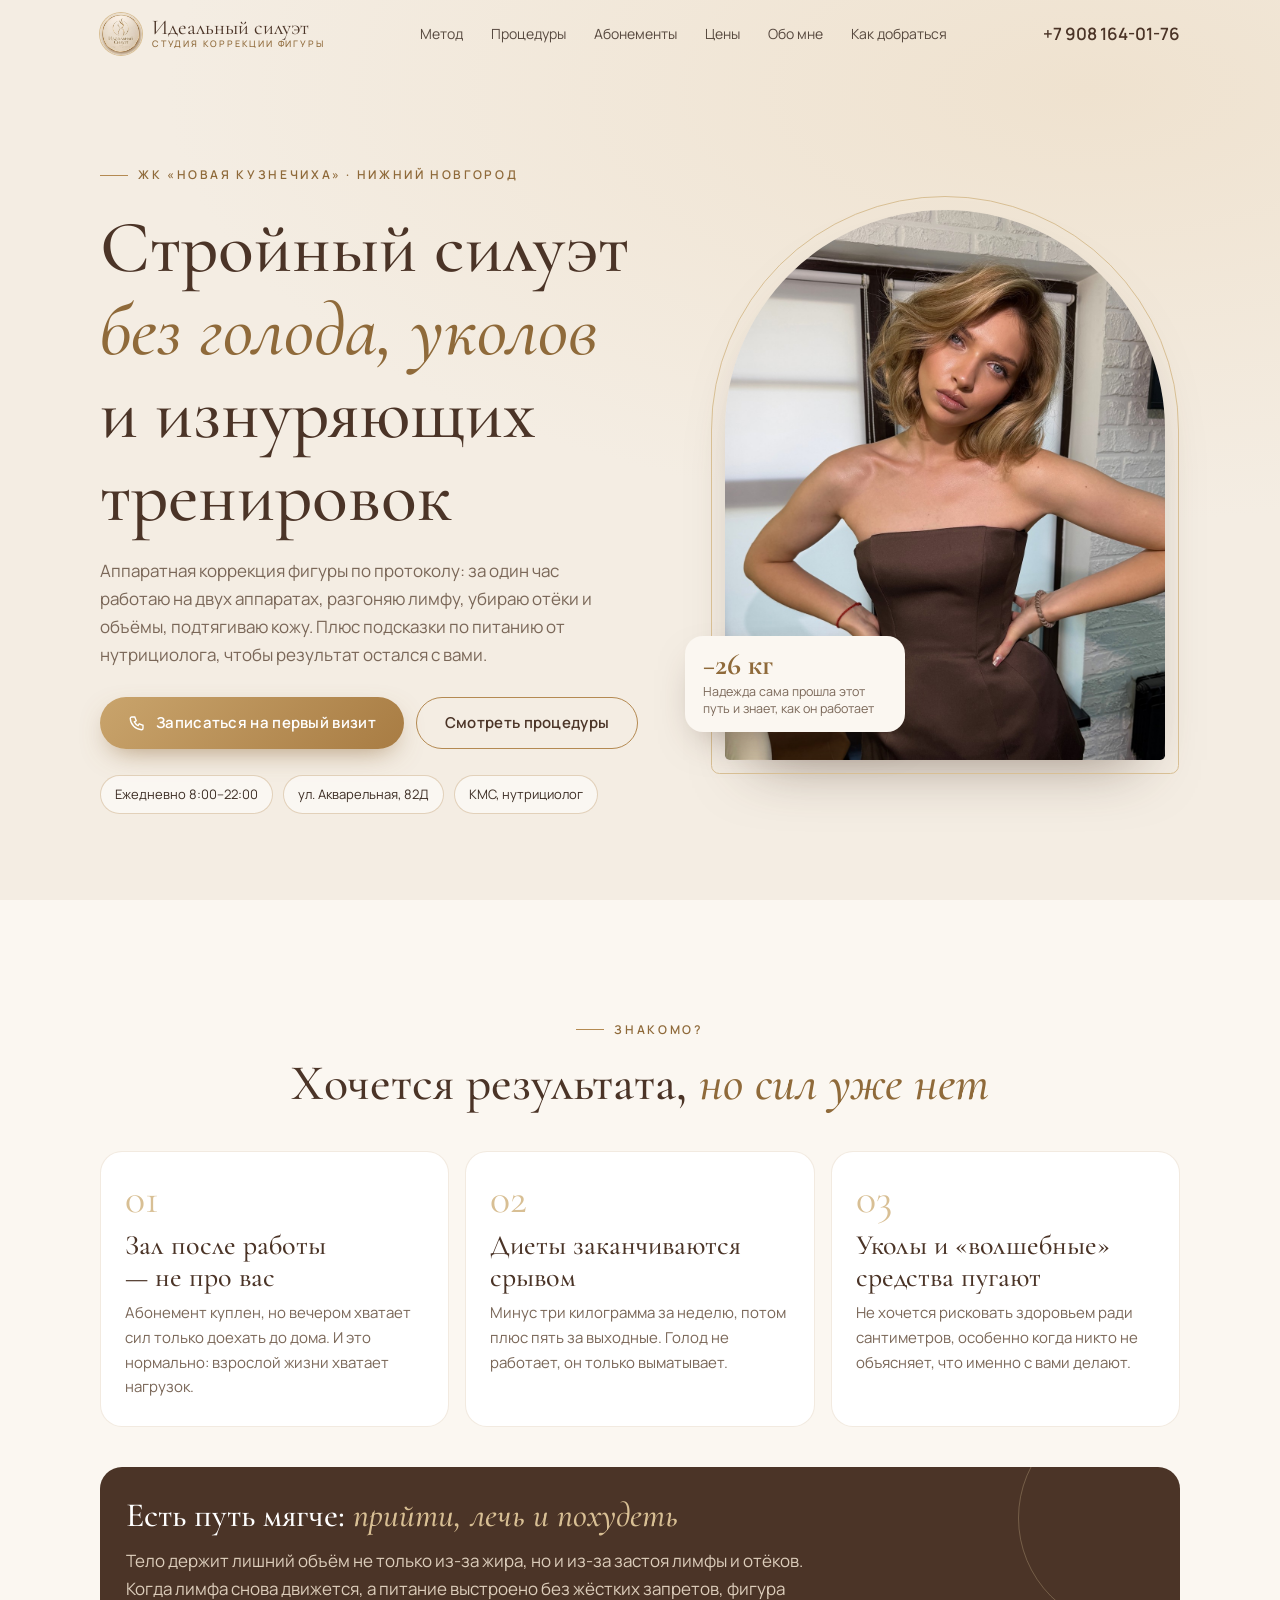
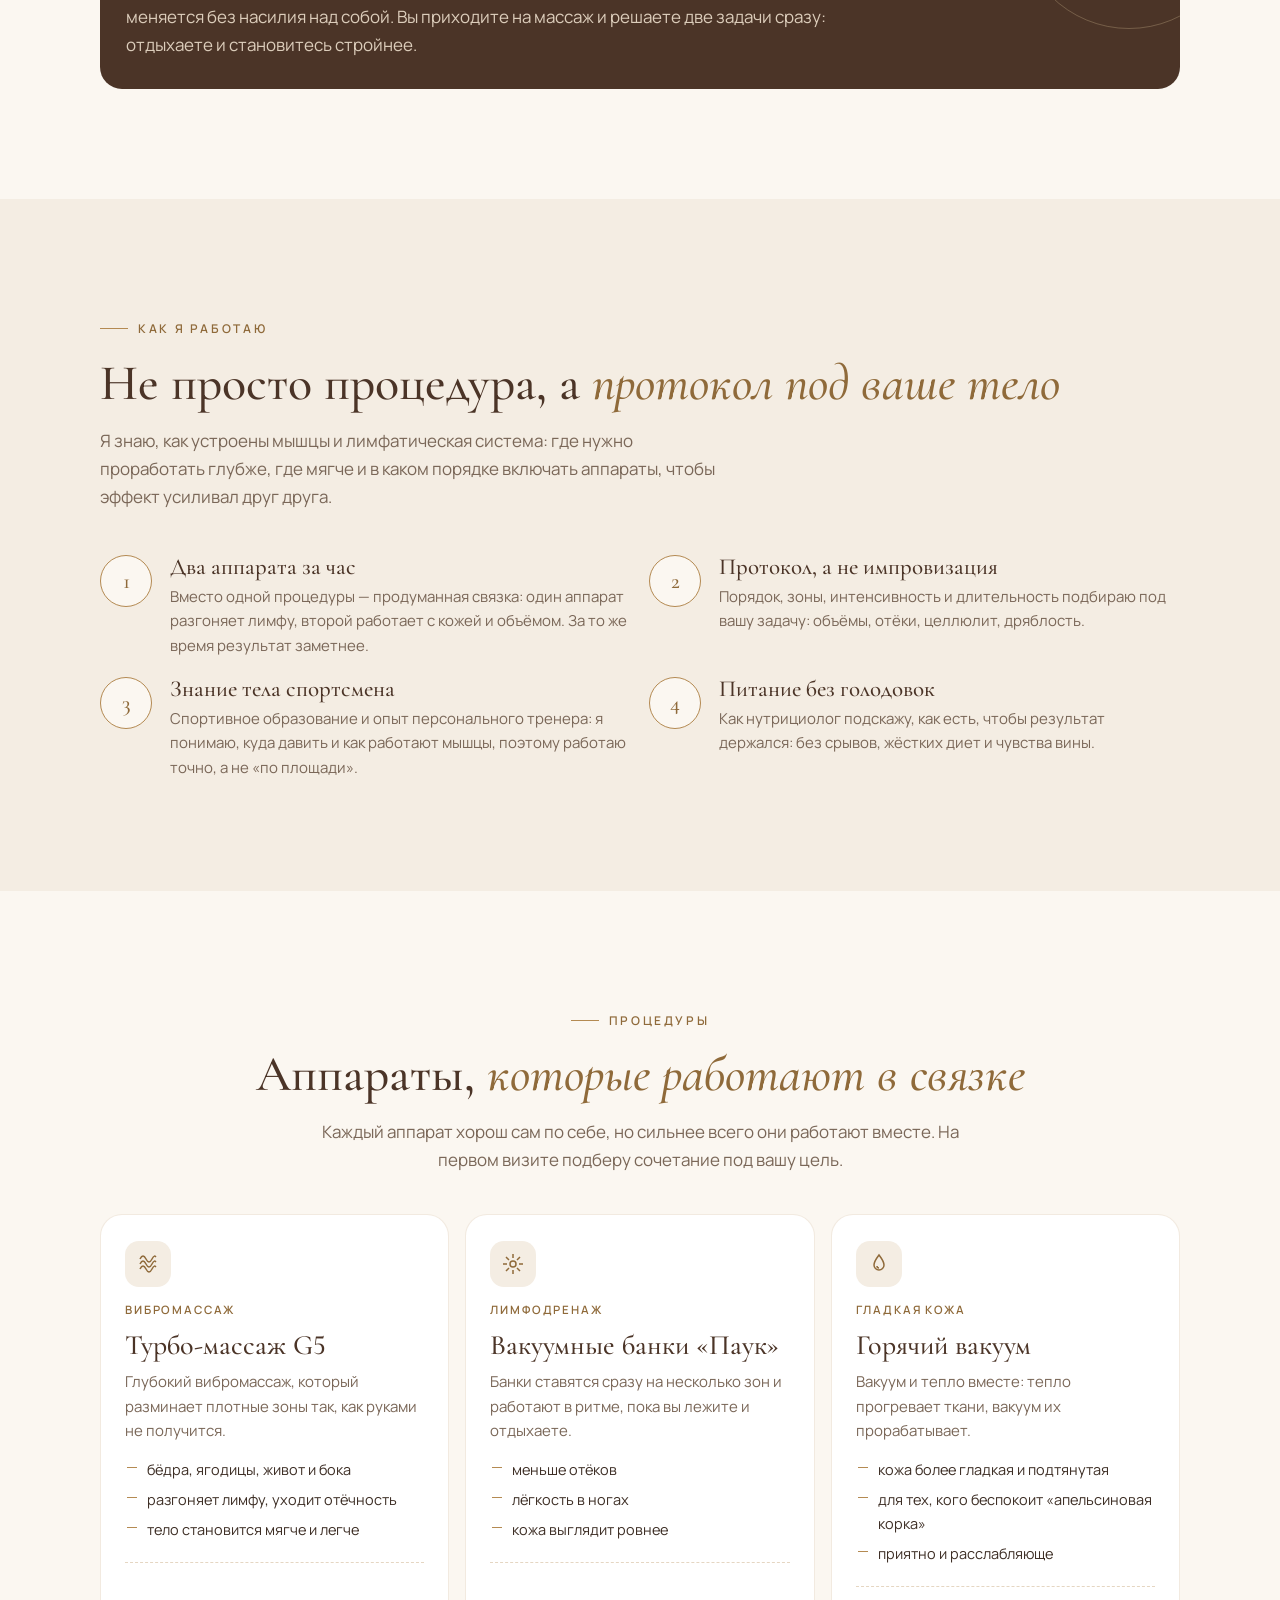
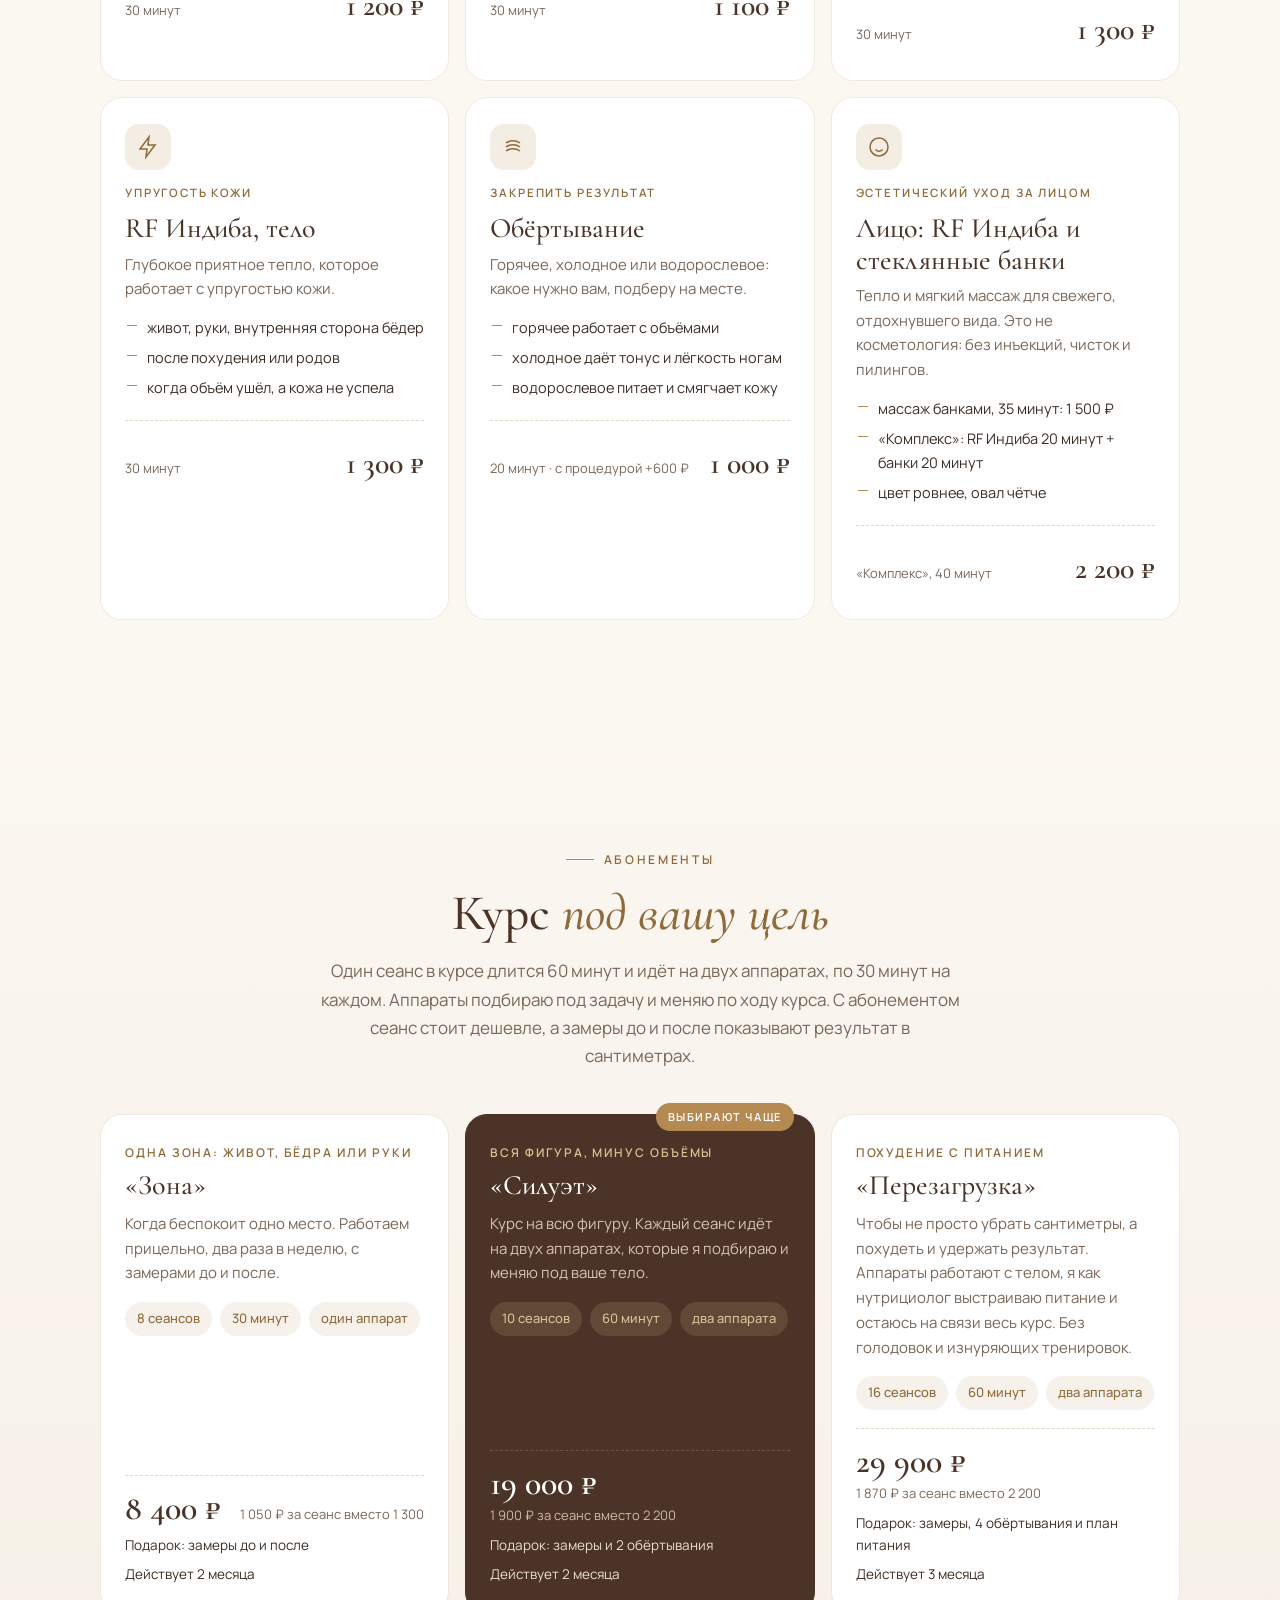
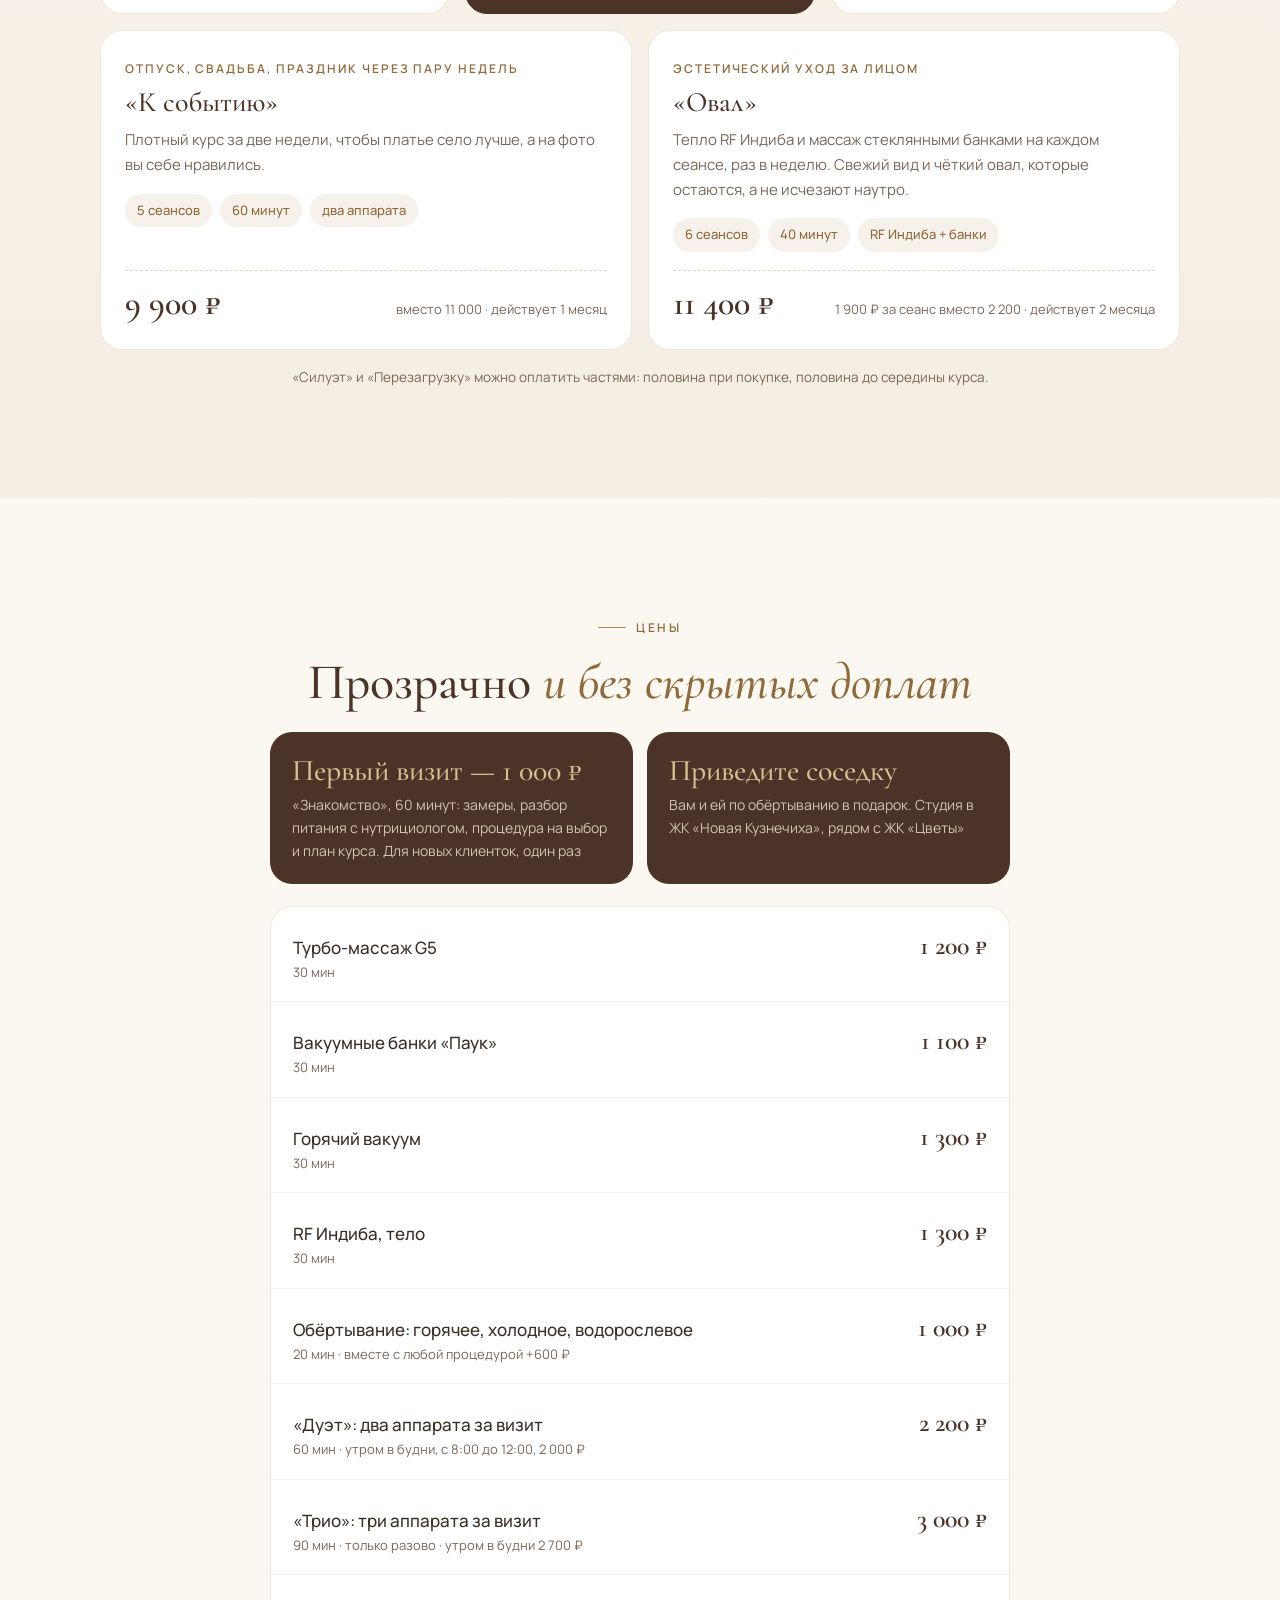
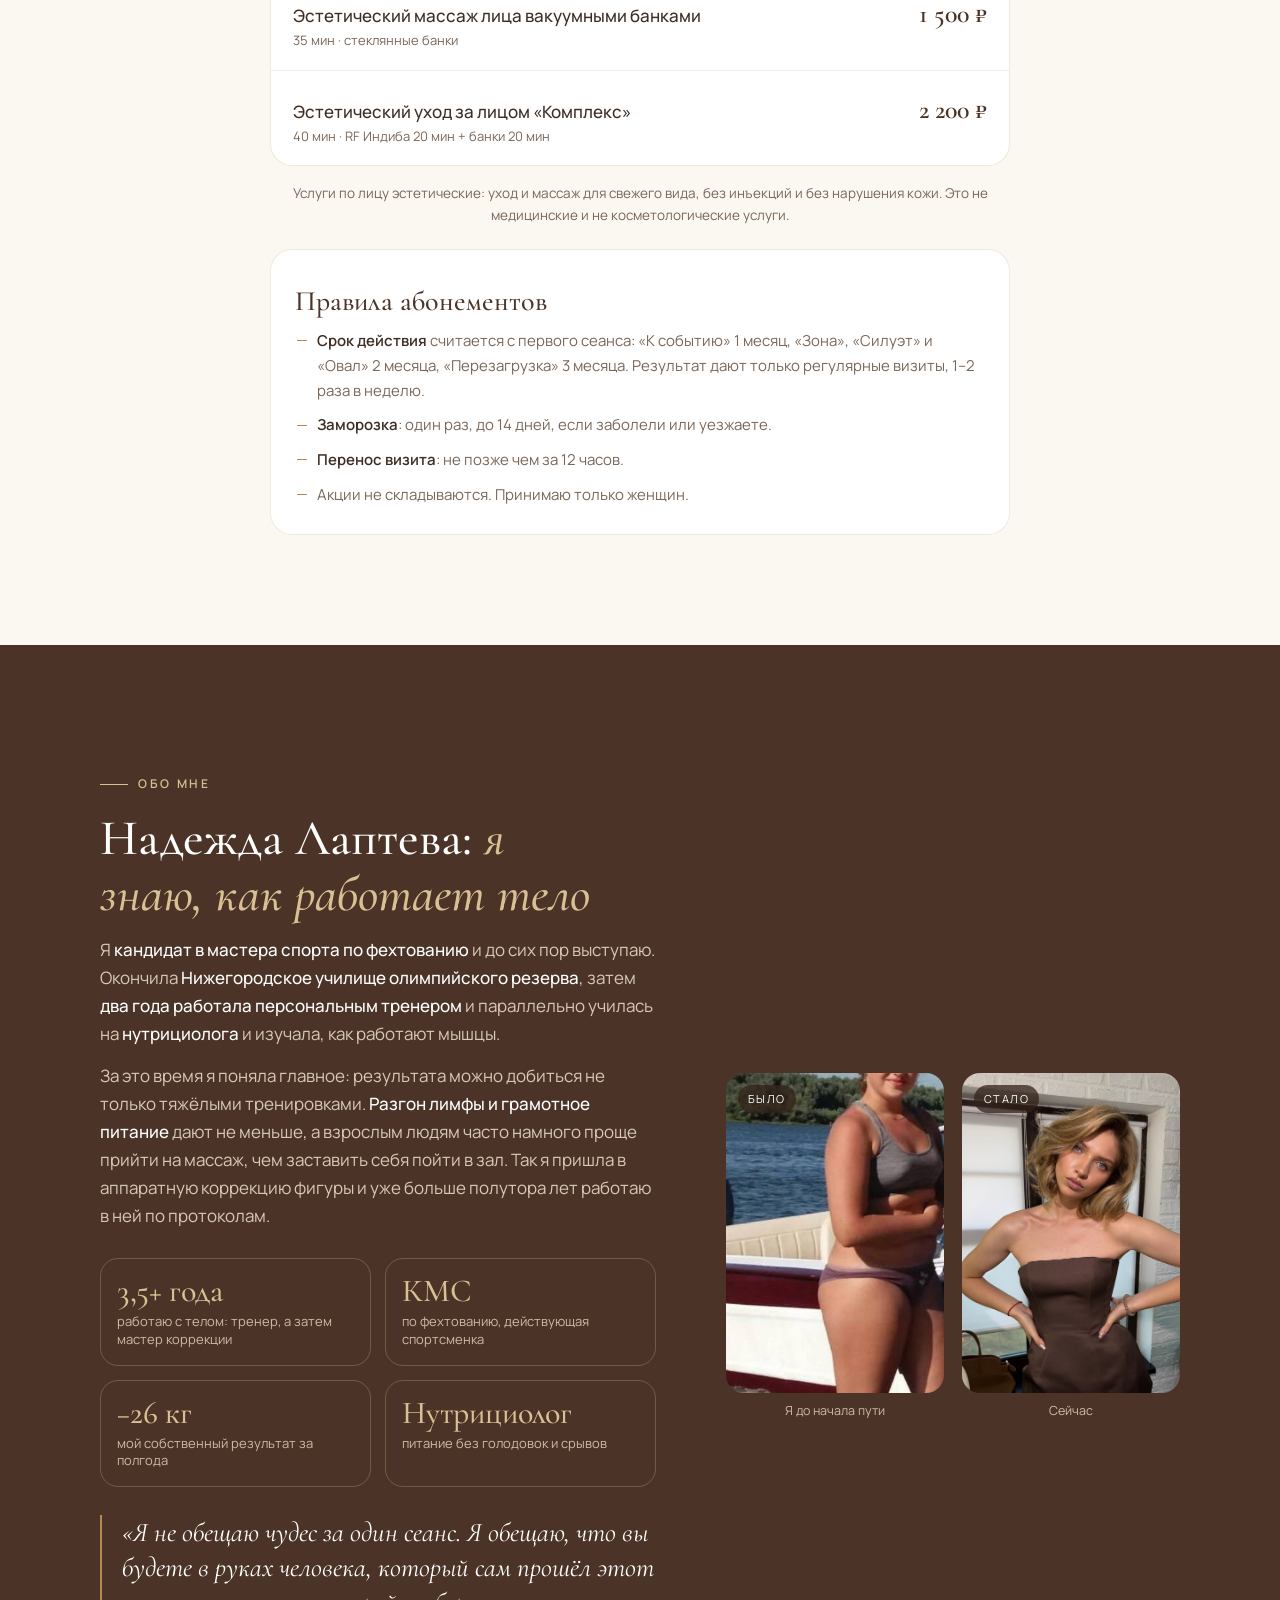
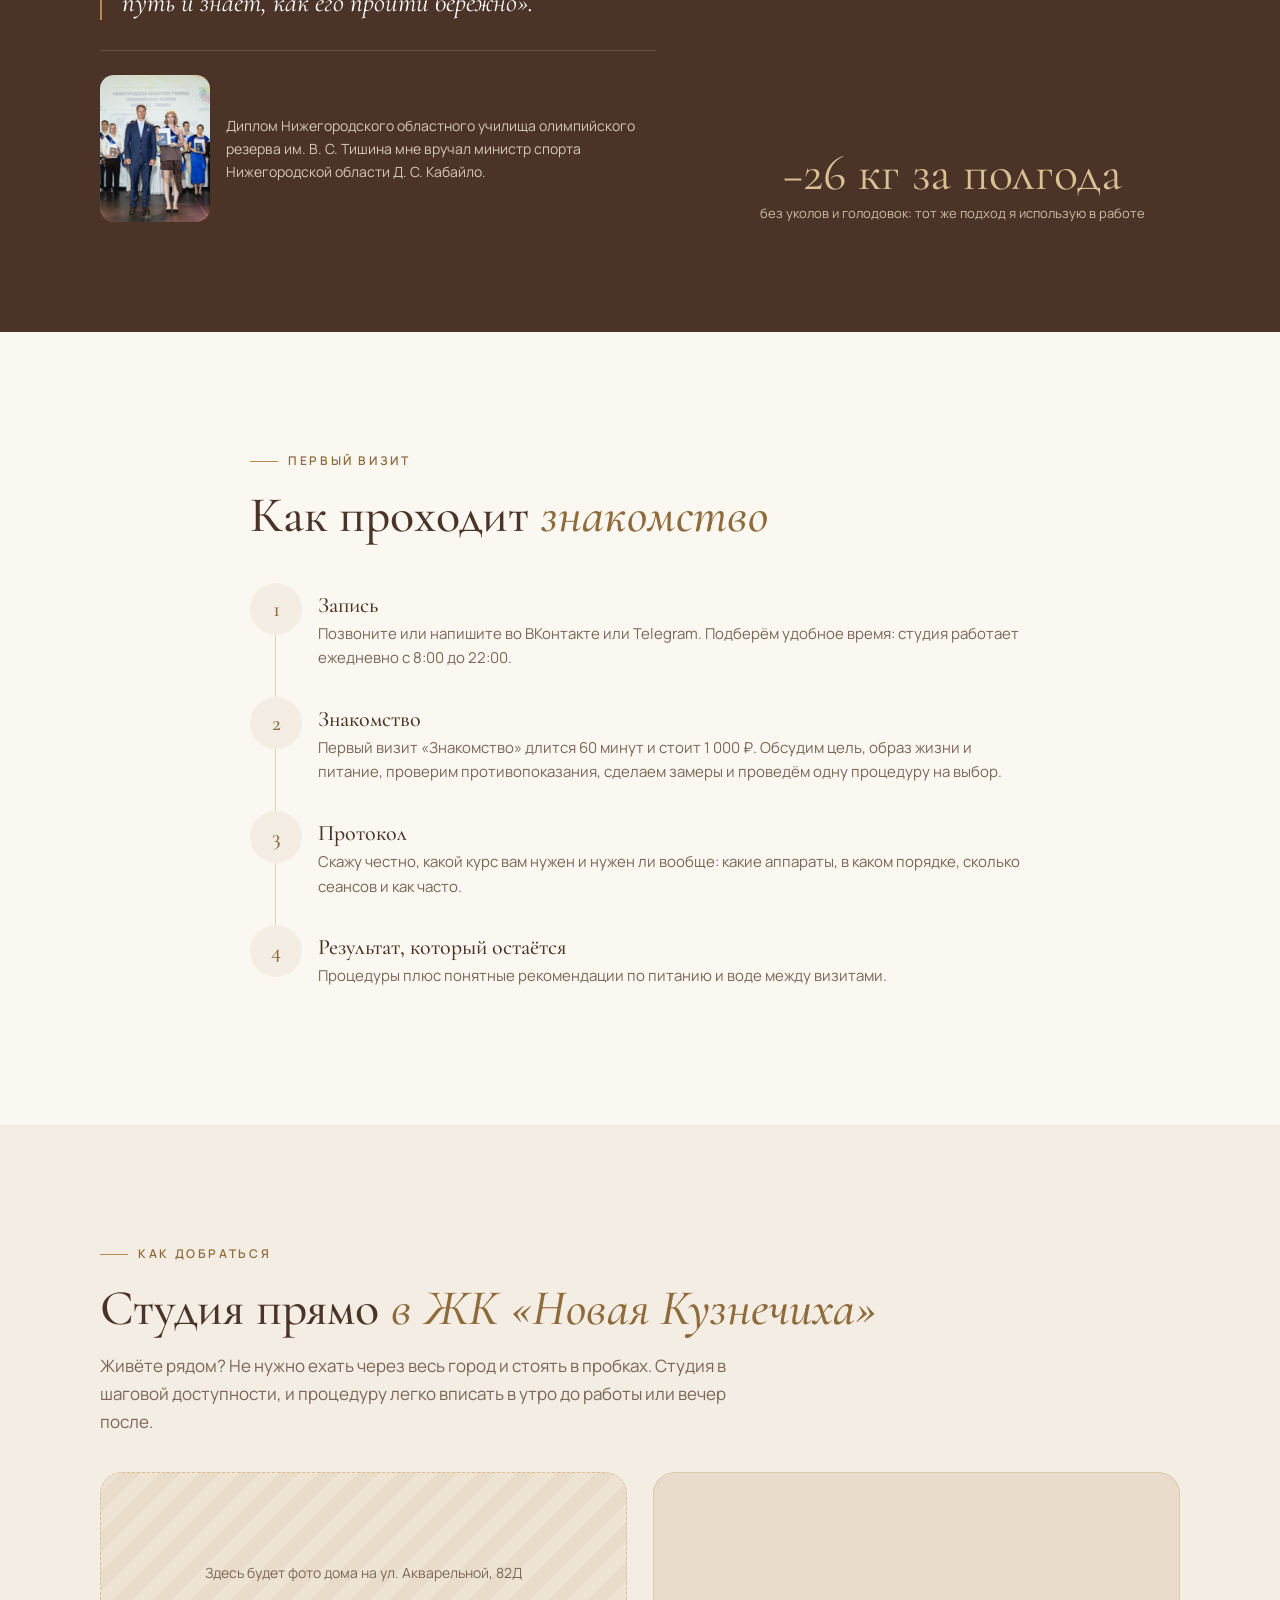
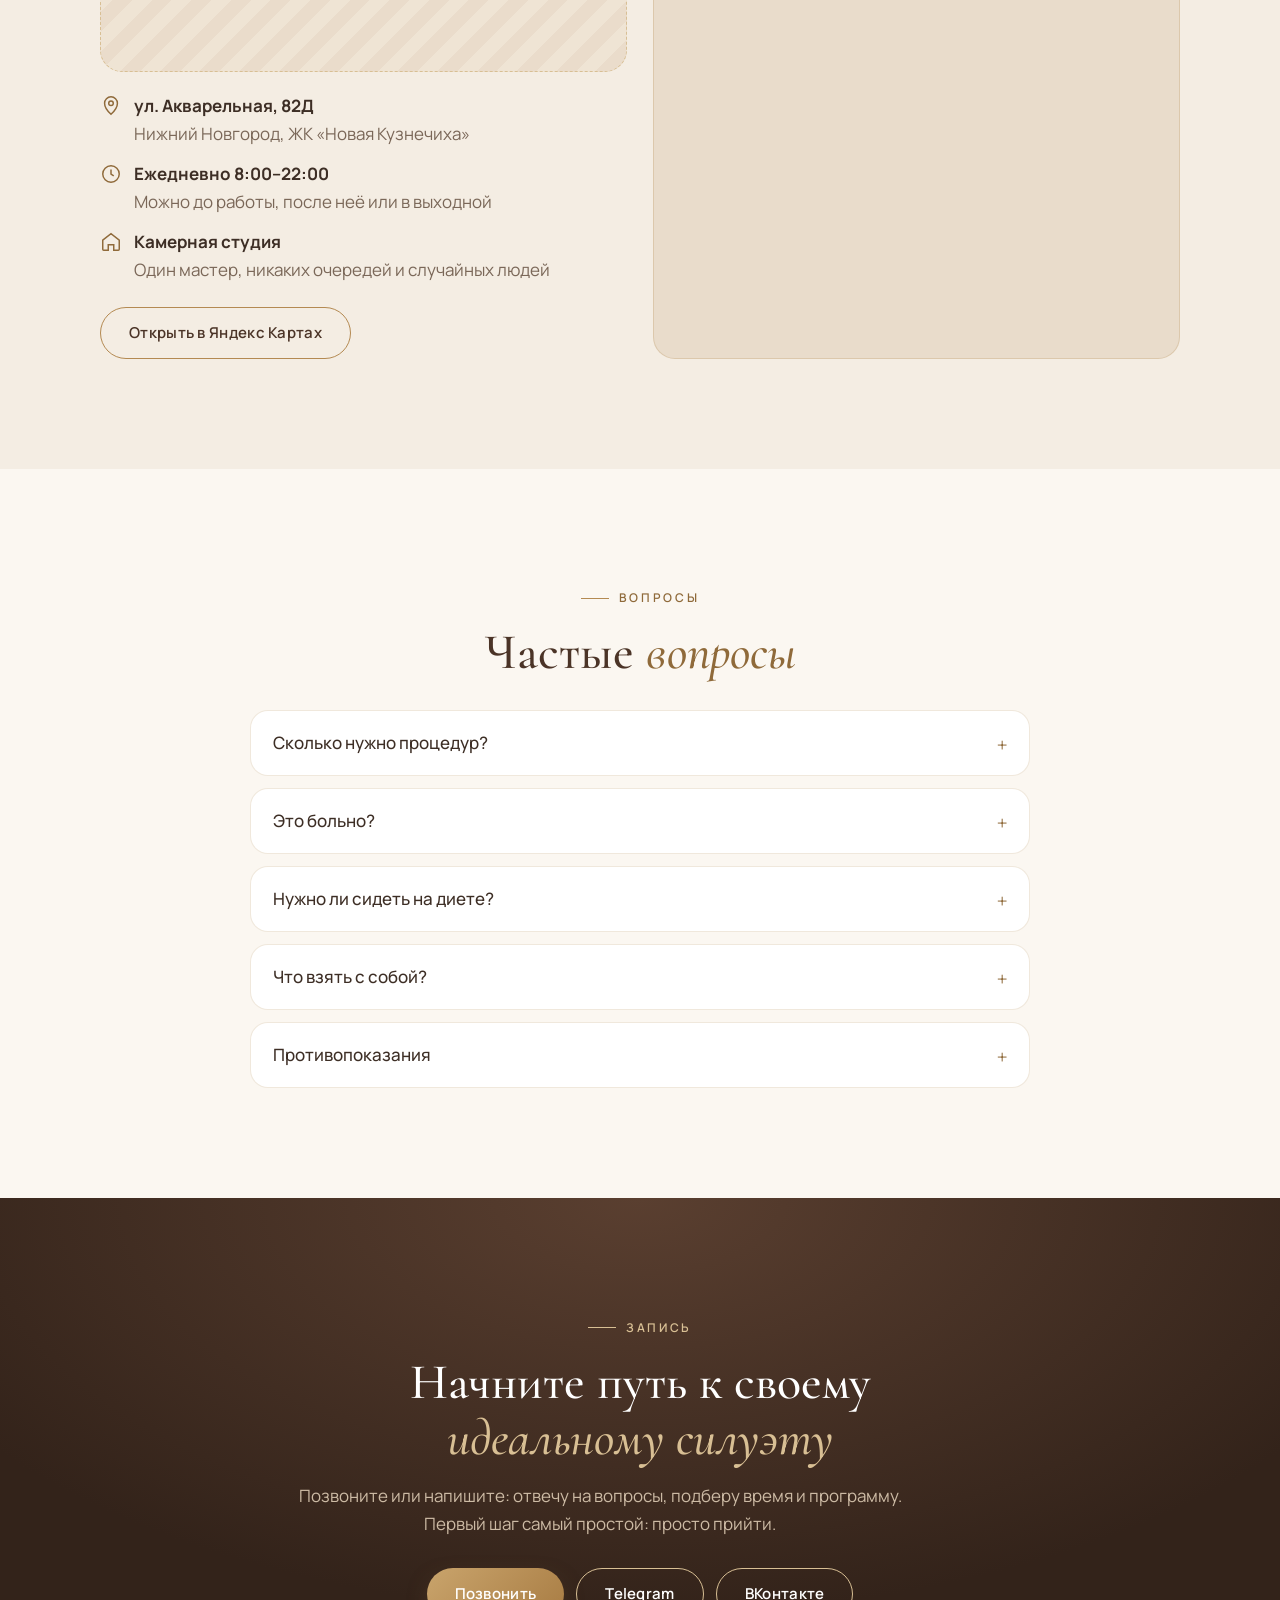
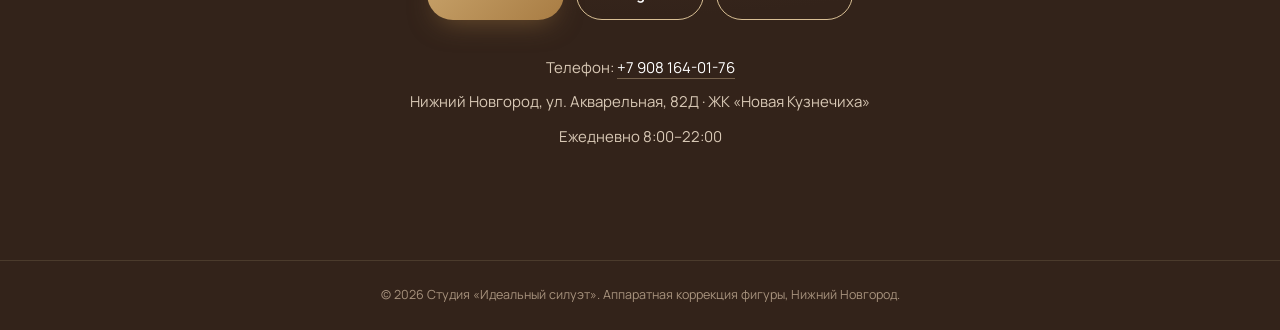
==== index.html @ b5d394c2 "Сайт студии: новый прайс и абонементы" ====
<!doctype html>
<html lang="ru">
<head>
<meta charset="utf-8">
<meta name="viewport" content="width=device-width, initial-scale=1, viewport-fit=cover">
<title>Идеальный силуэт — аппаратная коррекция фигуры в ЖК «Новая Кузнечиха»</title>
<meta name="description" content="Студия аппаратной коррекции фигуры в Нижнем Новгороде, ЖК «Новая Кузнечиха», ул. Акварельная, 82Д. Турбо-массаж G5, вакуумные банки «Паук», горячий вакуум, RF Индиба, обёртывания. Без голодания, уколов и изнуряющих тренировок.">
<meta name="theme-color" content="#f4ede3">
<link rel="icon" href="img/logo.jpg">
<meta property="og:title" content="Идеальный силуэт — студия коррекции фигуры">
<meta property="og:description" content="Аппаратная коррекция фигуры в ЖК «Новая Кузнечиха». Ежедневно 8:00–22:00.">
<meta property="og:image" content="img/logo.jpg">
<link rel="preconnect" href="https://fonts.googleapis.com">
<link rel="preconnect" href="https://fonts.gstatic.com" crossorigin>
<link href="https://fonts.googleapis.com/css2?family=Cormorant+Garamond:ital,wght@0,400;0,500;0,600;1,400;1,500&family=Manrope:wght@300;400;500;600&display=swap" rel="stylesheet">
<style>
:root{
  --ivory:#fbf7f1; --cream:#f4ede3; --sand:#e9dccb; --gold:#b48a52; --gold-d:#8f6a3a; --gold-l:#d8bf94;
  --cocoa:#4b3427; --cocoa-d:#33231a; --text:#3d2e25; --muted:#7a6758; --line:rgba(180,138,82,.35);
  --r:22px;
}
*{box-sizing:border-box;margin:0;padding:0}
html{scroll-behavior:smooth;-webkit-text-size-adjust:100%}
body{font-family:Manrope,system-ui,sans-serif;font-weight:400;color:var(--text);background:var(--ivory);font-size:clamp(15px,4vw,17px);line-height:1.65;overflow-x:hidden}
img{max-width:100%;display:block}
a{color:inherit}
h1,h2,h3,.serif{font-family:"Cormorant Garamond",Georgia,serif;font-weight:500;line-height:1.12;font-variant-numeric:lining-nums;text-wrap:balance}
h2{font-size:clamp(30px,8vw,50px);color:var(--cocoa)}
h2 em,h1 em{font-style:italic;color:var(--gold-d)}
h3{font-size:clamp(23px,6vw,28px);color:var(--cocoa)}
.wrap{width:100%;max-width:1120px;margin:0 auto;padding:0 20px}
section{padding:clamp(64px,12vw,110px) 0}
.eyebrow{display:inline-flex;align-items:center;gap:10px;font-size:12px;letter-spacing:.22em;text-transform:uppercase;color:var(--gold-d);font-weight:600;margin-bottom:16px}
.eyebrow:before{content:"";width:28px;height:1px;background:var(--gold)}
.lead{color:var(--muted);max-width:640px;margin-top:16px}
.center{text-align:center}.center .eyebrow{justify-content:center}.center .lead{margin-left:auto;margin-right:auto}
.btn{display:inline-flex;align-items:center;justify-content:center;gap:10px;min-height:52px;padding:0 28px;border-radius:999px;font:600 15px/1 Manrope,sans-serif;text-decoration:none;letter-spacing:.02em;transition:transform .25s,box-shadow .25s,background .25s;cursor:pointer;border:0}
.btn-gold{background:linear-gradient(135deg,#c9a46c,#a87c43);color:#fff;box-shadow:0 10px 28px -10px rgba(143,106,58,.7)}
.btn-gold:hover{transform:translateY(-2px);box-shadow:0 16px 34px -12px rgba(143,106,58,.8)}
.btn-line{border:1px solid var(--gold);color:var(--cocoa);background:transparent}
.btn-line:hover{background:rgba(180,138,82,.08)}
.btn svg{width:18px;height:18px}

/* header */
header{position:fixed;inset:0 0 auto 0;z-index:50;transition:background .3s,box-shadow .3s}
header.solid{background:rgba(251,247,241,.92);backdrop-filter:blur(10px);box-shadow:0 1px 0 var(--line)}
.hbar{display:flex;align-items:center;justify-content:space-between;height:68px}
.brand{display:flex;align-items:center;gap:10px;text-decoration:none}
.brand img{width:42px;height:42px;border-radius:50%;box-shadow:0 0 0 1px var(--gold-l)}
.brand span{font-family:"Cormorant Garamond",serif;font-size:21px;color:var(--cocoa);line-height:1}
.brand small{display:block;font:500 9px/1.4 Manrope;letter-spacing:.2em;text-transform:uppercase;color:var(--gold-d)}
nav.menu{display:none;gap:28px;font-size:14px}
nav.menu a{text-decoration:none;color:var(--text);opacity:.85}
nav.menu a:hover{color:var(--gold-d)}
.hphone{display:none;font-weight:600;text-decoration:none;color:var(--cocoa)}
@media(min-width:900px){nav.menu{display:flex}.hphone{display:block}}

/* hero */
.hero{padding-top:100px;padding-bottom:60px;background:radial-gradient(120% 80% at 85% 10%,#efe2cf 0,transparent 60%),var(--cream);position:relative;overflow:hidden}
.hero-grid{display:grid;gap:36px;align-items:center}
.hero h1{font-size:clamp(38px,10.5vw,74px);color:var(--cocoa);margin:6px 0 18px}
.hero p.sub{color:var(--muted);max-width:520px}
.hero .cta{display:flex;flex-wrap:wrap;gap:12px;margin-top:28px}
.chips{display:flex;flex-wrap:wrap;gap:10px;margin-top:26px}
.chip{font-size:13px;padding:8px 14px;border:1px solid var(--line);border-radius:999px;background:rgba(255,255,255,.55)}
.hero-photo{position:relative;justify-self:center;width:min(86vw,440px)}
.hero-photo .arch{border-radius:999px 999px var(--r) var(--r);overflow:hidden;aspect-ratio:4/5;box-shadow:0 30px 60px -30px rgba(75,52,39,.55)}
.hero-photo .arch img{width:100%;height:100%;object-fit:cover;object-position:50% 18%}
.hero-photo:before{content:"";position:absolute;inset:-14px;border:1px solid var(--gold-l);border-radius:999px 999px calc(var(--r) + 14px) calc(var(--r) + 14px);pointer-events:none}
.badge{position:absolute;left:-8px;bottom:28px;background:var(--ivory);border-radius:18px;padding:14px 18px;box-shadow:0 16px 40px -18px rgba(75,52,39,.5);max-width:220px}
.badge b{font-family:"Cormorant Garamond",serif;font-size:30px;color:var(--gold-d);display:block;line-height:1}
.badge span{font-size:12.5px;color:var(--muted);line-height:1.35;display:block;margin-top:4px}
@media(min-width:900px){.hero{padding-top:130px;min-height:100svh;display:flex;align-items:center}.hero-grid{grid-template-columns:1.1fr .9fr}.badge{left:-40px}}

/* pain */
.pain{background:var(--ivory)}
.cards{display:grid;gap:16px;margin-top:40px}
@media(min-width:760px){.cards.c3{grid-template-columns:repeat(3,1fr)}.cards.c2{grid-template-columns:repeat(2,1fr)}.cards.c4{grid-template-columns:repeat(2,1fr)}}
@media(min-width:1040px){.cards.c4{grid-template-columns:repeat(4,1fr)}}
.card{background:#fff;border:1px solid rgba(180,138,82,.18);border-radius:var(--r);padding:26px 24px}
.card .num{font-family:"Cormorant Garamond",serif;font-size:42px;color:var(--gold-l);line-height:1}
.card h3{margin:10px 0 8px}
.card p{color:var(--muted);font-size:15px}
.answer{margin-top:40px;padding:30px 26px;border-radius:var(--r);background:var(--cocoa);color:#f3e9dc;position:relative;overflow:hidden}
.answer:after{content:"";position:absolute;right:-60px;top:-60px;width:220px;height:220px;border-radius:50%;border:1px solid rgba(216,191,148,.3)}
.answer h3{color:#fff;font-size:clamp(25px,6.5vw,34px)}
.answer h3 em{color:var(--gold-l)}
.answer p{margin-top:12px;color:#dccdbb;max-width:720px}

/* method */
.method{background:var(--cream)}
.steps{display:grid;gap:18px;margin-top:44px;counter-reset:s}
@media(min-width:760px){.steps{grid-template-columns:repeat(2,1fr)}}
.step{display:flex;gap:18px;align-items:flex-start}
.step i{flex:none;width:52px;height:52px;border-radius:50%;display:grid;place-items:center;border:1px solid var(--gold);color:var(--gold-d);font:500 22px "Cormorant Garamond",serif;font-style:normal;background:var(--ivory)}
.step h3{font-size:23px;margin-bottom:4px}
.step p{color:var(--muted);font-size:15px}

/* procedures */
.proc .card{display:flex;flex-direction:column}
.proc .tag{font-size:11.5px;letter-spacing:.16em;text-transform:uppercase;color:var(--gold-d);font-weight:600}
.proc .card ul{list-style:none;margin:14px 0 0;display:grid;gap:6px;font-size:14.5px;color:var(--text)}
.proc .card li{padding-left:22px;position:relative}
.proc .card li:before{content:"";position:absolute;left:2px;top:.65em;width:10px;height:1px;background:var(--gold)}
.proc .price{margin-top:auto;padding-top:18px;display:flex;justify-content:space-between;align-items:baseline;border-top:1px dashed var(--line);margin-top:20px}
.proc .price b{font-family:"Cormorant Garamond",serif;font-size:30px;color:var(--cocoa);font-weight:600}
.proc .price span{font-size:13px;color:var(--muted)}
.ico{width:46px;height:46px;border-radius:14px;background:var(--cream);display:grid;place-items:center;margin-bottom:14px}
.ico svg{width:24px;height:24px;stroke:var(--gold-d);fill:none;stroke-width:1.5}

/* complexes */
.complex{background:linear-gradient(180deg,var(--ivory),var(--cream))}
.cx{border-radius:var(--r);padding:28px 24px;background:#fff;border:1px solid rgba(180,138,82,.2);position:relative}
.cx.hit{background:var(--cocoa);color:#eadfce;border-color:var(--cocoa)}
.cx.hit h3{color:#fff}.cx.hit p{color:#d5c4b0}
.cx .lbl{position:absolute;top:-12px;right:20px;background:var(--gold);color:#fff;font-size:11px;letter-spacing:.14em;text-transform:uppercase;padding:5px 12px;border-radius:999px;font-weight:600}
.cx .for{font-size:12px;letter-spacing:.16em;text-transform:uppercase;color:var(--gold-d);font-weight:600}
.cx.hit .for{color:var(--gold-l)}
.cx h3{margin:8px 0 10px}
.cx p{color:var(--muted);font-size:15px}
.flow{display:flex;flex-wrap:wrap;align-items:center;gap:8px;margin-top:16px;font-size:13px}
.flow span{padding:6px 12px;border-radius:999px;background:rgba(180,138,82,.12);color:var(--gold-d);font-weight:500}
.flow i{font-style:normal;color:var(--gold)}
.cx.hit .flow span{background:rgba(216,191,148,.15);color:var(--gold-l)}
.cxp{display:flex;flex-wrap:wrap;align-items:baseline;justify-content:space-between;gap:4px 12px;margin-top:18px;padding-top:16px;border-top:1px dashed var(--line)}
.cxp b{font-family:"Cormorant Garamond",serif;font-size:34px;font-weight:600;color:var(--cocoa);line-height:1}
.cx.hit .cxp b{color:#fff}
.cxp span{font-size:13px;color:var(--muted)}
.cx.hit .cxp span{color:#cdbba5}
.abon{display:flex;flex-wrap:wrap;gap:6px 16px;margin-top:8px;font-size:13.5px;color:var(--text)}
.cx.hit .abon{color:#eadfce}
.offers{display:grid;gap:14px;margin-top:22px}
@media(min-width:700px){.offers{grid-template-columns:1fr 1fr}}
.offer{border-radius:var(--r);padding:22px;background:var(--cocoa);color:#eadfce}
.offer b{display:block;font-family:"Cormorant Garamond",serif;font-size:30px;color:var(--gold-l);line-height:1.1;font-weight:500}
.offer span{font-size:14px;color:#d5c4b0;display:block;margin-top:6px}

/* price table */
.price-t{margin-top:40px;background:#fff;border-radius:var(--r);border:1px solid rgba(180,138,82,.2);overflow:hidden}
.row{display:flex;justify-content:space-between;gap:16px;padding:18px 22px;border-bottom:1px solid rgba(180,138,82,.15);align-items:baseline}
.row:last-child{border-bottom:0}
.row .n{font-weight:500}.row .n small{display:block;color:var(--muted);font-weight:400;font-size:13px}
.row .p{font-family:"Cormorant Garamond",serif;font-size:26px;font-weight:600;color:var(--cocoa);white-space:nowrap}
.note{font-size:13.5px;color:var(--muted);margin-top:16px}
.price-t{margin-top:22px}
.rules{margin-top:22px}.rules ul{list-style:none;display:grid;gap:10px;margin-top:12px;font-size:15px;color:var(--muted)}.rules li{padding-left:22px;position:relative}.rules li:before{content:"";position:absolute;left:2px;top:.75em;width:10px;height:1px;background:var(--gold)}.rules b{color:var(--text);font-weight:600}
.complex .cards.c2{margin-top:16px}.cx{display:flex;flex-direction:column}.cx .cxp{margin-top:auto}.cx .flow{margin-bottom:18px}

/* about */
.about{background:var(--cocoa);color:#eadfce}
.about h2{color:#fff}.about h2 em{color:var(--gold-l)}
.about .eyebrow{color:var(--gold-l)}.about .eyebrow:before{background:var(--gold-l)}
.about-grid{display:grid;gap:40px;margin-top:10px}
.about p{color:#d8c8b5;margin-top:14px}
.about p strong{color:#fff;font-weight:500}
.facts{display:grid;grid-template-columns:1fr 1fr;gap:14px;margin-top:28px}
.fact{border:1px solid rgba(216,191,148,.28);border-radius:18px;padding:16px}
.fact b{display:block;font-family:"Cormorant Garamond",serif;font-size:32px;color:var(--gold-l);line-height:1;font-weight:500}
.fact span{font-size:13px;color:#cdbba5;line-height:1.35;display:block;margin-top:6px}
.quote{margin-top:28px;padding-left:20px;border-left:2px solid var(--gold);font-family:"Cormorant Garamond",serif;font-style:italic;font-size:clamp(22px,5.5vw,27px);color:#fff;line-height:1.3}
.story{display:grid;gap:18px;grid-template-columns:1fr 1fr;align-items:end}
.story figure{position:relative}
.story img{border-radius:18px;width:100%;aspect-ratio:3/4.4;object-fit:cover}
.story figcaption{font-size:12.5px;color:#cdbba5;margin-top:8px;text-align:center}
.story .tagb{position:absolute;top:12px;left:12px;background:rgba(51,35,26,.75);color:#fff;font-size:11px;letter-spacing:.14em;text-transform:uppercase;padding:5px 10px;border-radius:999px}
.story .minus{grid-column:1/-1;text-align:center;font-family:"Cormorant Garamond",serif;font-size:clamp(34px,9vw,50px);color:var(--gold-l);line-height:1}
.story .minus small{display:block;font:400 13px Manrope;color:#cdbba5;margin-top:6px}
.dip{margin-top:30px;display:grid;gap:16px;grid-template-columns:110px 1fr;align-items:center;border-top:1px solid rgba(216,191,148,.2);padding-top:24px}
.dip img{border-radius:14px;aspect-ratio:3/4;object-fit:cover;object-position:60% 30%;cursor:zoom-in}
.dip p{margin:0;font-size:14px}
@media(min-width:900px){.about-grid{grid-template-columns:1.1fr .9fr;gap:70px}}

/* visit */
.visit{background:var(--ivory)}
.timeline{margin-top:40px;display:grid;gap:0;position:relative}
.tl{display:grid;grid-template-columns:52px 1fr;gap:16px;padding-bottom:26px;position:relative}
.tl:before{content:"";position:absolute;left:25px;top:52px;bottom:0;width:1px;background:var(--line)}
.tl:last-child:before{display:none}
.tl i{width:52px;height:52px;border-radius:50%;background:var(--cream);display:grid;place-items:center;font:500 22px "Cormorant Garamond",serif;font-style:normal;color:var(--gold-d)}
.tl h3{font-size:22px;margin:10px 0 4px}
.tl p{color:var(--muted);font-size:15px}

/* location */
.loc{background:var(--cream)}
.loc-grid{display:grid;gap:26px;margin-top:36px}
@media(min-width:900px){.loc-grid{grid-template-columns:1fr 1fr}}
.map{border-radius:var(--r);overflow:hidden;min-height:340px;background:var(--sand);border:1px solid rgba(180,138,82,.25)}
.map iframe{width:100%;height:100%;min-height:340px;border:0;display:block}
.house{border-radius:var(--r);background:repeating-linear-gradient(135deg,#efe4d4 0 14px,#eadccb 14px 28px);display:grid;place-items:center;text-align:center;min-height:200px;color:var(--muted);font-size:14px;padding:20px;border:1px dashed var(--gold-l)}
.perks{display:grid;gap:12px;margin-top:20px}
.perk{display:flex;gap:12px;align-items:flex-start}
.perk svg{flex:none;width:22px;height:22px;stroke:var(--gold-d);fill:none;stroke-width:1.6;margin-top:3px}

/* contra / faq */
details{background:#fff;border:1px solid rgba(180,138,82,.2);border-radius:18px;padding:0 22px;margin-top:12px}
summary{cursor:pointer;list-style:none;padding:18px 0;font-weight:500;display:flex;justify-content:space-between;gap:12px}
summary::-webkit-details-marker{display:none}
summary:after{content:"+";font:400 26px/1 "Cormorant Garamond";color:var(--gold-d);transition:transform .25s}
details[open] summary:after{transform:rotate(45deg)}
details > div{padding:0 0 20px;color:var(--muted);font-size:15px}
details ul{padding-left:18px;display:grid;gap:4px}
.faq-wrap{max-width:780px;margin:30px auto 0}

/* contacts */
.final{background:radial-gradient(90% 90% at 50% 0,#5a3f30 0,var(--cocoa-d) 70%);color:#eadfce;text-align:center}
.final h2{color:#fff}.final h2 em{color:var(--gold-l)}
.final .lead{color:#cdbba5}
.final .eyebrow{color:var(--gold-l)}.final .eyebrow:before{background:var(--gold-l)}
.final .cta{display:flex;flex-wrap:wrap;gap:12px;justify-content:center;margin-top:30px}
.final .btn-line{color:#fff;border-color:var(--gold-l)}
.final .btn-line:hover{background:rgba(216,191,148,.12)}
.cinfo{display:grid;gap:10px;margin-top:36px;font-size:15px;color:#d8c8b5}
.cinfo a{color:#fff;text-decoration:none;border-bottom:1px solid rgba(216,191,148,.4)}
footer{background:var(--cocoa-d);color:#a8937e;font-size:12.5px;text-align:center;padding:24px 20px 100px;border-top:1px solid rgba(216,191,148,.15)}
@media(min-width:900px){footer{padding-bottom:24px}}

/* mobile bar */
.mbar{position:fixed;left:12px;right:12px;bottom:calc(12px + env(safe-area-inset-bottom));z-index:60;display:grid;grid-template-columns:1.4fr 1fr 1fr;gap:8px;padding:8px;border-radius:20px;background:rgba(251,247,241,.94);backdrop-filter:blur(10px);box-shadow:0 14px 40px -12px rgba(51,35,26,.45);transform:translateY(140%);transition:transform .35s}
.mbar.show{transform:none}
.mbar a{min-height:48px;border-radius:14px;display:flex;align-items:center;justify-content:center;gap:6px;text-decoration:none;font-size:13.5px;font-weight:600;color:var(--cocoa);background:var(--cream)}
.mbar a.main{background:linear-gradient(135deg,#c9a46c,#a87c43);color:#fff}
.mbar svg{width:17px;height:17px}
@media(min-width:900px){.mbar{display:none}}

/* lightbox */
.lb{position:fixed;inset:0;background:rgba(30,20,14,.9);display:none;place-items:center;z-index:100;padding:20px;cursor:zoom-out}
.lb.open{display:grid}
.lb img{max-height:90svh;border-radius:12px}

/* reveal */
.rv{opacity:0;transform:translateY(26px);transition:opacity .8s ease,transform .8s ease}
.rv.in{opacity:1;transform:none}
.d1{transition-delay:.1s}.d2{transition-delay:.2s}.d3{transition-delay:.3s}
@media(prefers-reduced-motion:reduce){.rv{opacity:1;transform:none;transition:none}html{scroll-behavior:auto}}
</style>
</head>
<body>

<header id="top">
  <div class="wrap hbar">
    <a class="brand" href="#top"><img src="img/logo.jpg" alt="Логотип студии «Идеальный силуэт»"><span>Идеальный силуэт<small>студия коррекции фигуры</small></span></a>
    <nav class="menu">
      <a href="#method">Метод</a><a href="#procedures">Процедуры</a><a href="#complex">Абонементы</a><a href="#price">Цены</a><a href="#about">Обо мне</a><a href="#location">Как добраться</a>
    </nav>
    <a class="hphone" href="tel:+79081640176">+7 908 164-01-76</a>
  </div>
</header>

<!-- HERO -->
<section class="hero">
  <div class="wrap hero-grid">
    <div>
      <div class="eyebrow rv">ЖК «Новая Кузнечиха» · Нижний Новгород</div>
      <h1 class="rv d1">Стройный силуэт <em>без голода, уколов</em> и изнуряющих тренировок</h1>
      <p class="sub rv d2">Аппаратная коррекция фигуры по протоколу: за один час работаю на двух аппаратах, разгоняю лимфу, убираю отёки и объёмы, подтягиваю кожу. Плюс подсказки по питанию от нутрициолога, чтобы результат остался с вами.</p>
      <div class="cta rv d3">
        <a class="btn btn-gold" href="tel:+79081640176"><svg viewBox="0 0 24 24" fill="none" stroke="currentColor" stroke-width="1.8"><path d="M5 4h4l2 5-2.5 1.5a11 11 0 0 0 5 5L15 13l5 2v4a2 2 0 0 1-2 2A16 16 0 0 1 3 6a2 2 0 0 1 2-2"/></svg>Записаться на первый визит</a>
        <a class="btn btn-line" href="#procedures">Смотреть процедуры</a>
      </div>
      <div class="chips rv d3">
        <span class="chip">Ежедневно 8:00–22:00</span>
        <span class="chip">ул. Акварельная, 82Д</span>
        <span class="chip">КМС, нутрициолог</span>
      </div>
    </div>
    <div class="hero-photo rv d2">
      <div class="arch"><img src="img/master.jpg" alt="Надежда Лаптева — мастер аппаратной коррекции фигуры"></div>
      <div class="badge"><b>−26 кг</b><span>Надежда сама прошла этот путь и знает, как он работает</span></div>
    </div>
  </div>
</section>

<!-- PAIN -->
<section class="pain">
  <div class="wrap">
    <div class="center">
      <div class="eyebrow rv">Знакомо?</div>
      <h2 class="rv d1">Хочется результата, <em>но сил уже нет</em></h2>
    </div>
    <div class="cards c3">
      <div class="card rv"><div class="num">01</div><h3>Зал после работы — не про вас</h3><p>Абонемент куплен, но вечером хватает сил только доехать до дома. И это нормально: взрослой жизни хватает нагрузок.</p></div>
      <div class="card rv d1"><div class="num">02</div><h3>Диеты заканчиваются срывом</h3><p>Минус три килограмма за неделю, потом плюс пять за выходные. Голод не работает, он только выматывает.</p></div>
      <div class="card rv d2"><div class="num">03</div><h3>Уколы и «волшебные» средства пугают</h3><p>Не хочется рисковать здоровьем ради сантиметров, особенно когда никто не объясняет, что именно с вами делают.</p></div>
    </div>
    <div class="answer rv">
      <h3>Есть путь мягче: <em>прийти, лечь и похудеть</em></h3>
      <p>Тело держит лишний объём не только из-за жира, но и из-за застоя лимфы и отёков. Когда лимфа снова движется, а питание выстроено без жёстких запретов, фигура меняется без насилия над собой. Вы приходите на массаж и решаете две задачи сразу: отдыхаете и становитесь стройнее.</p>
    </div>
  </div>
</section>

<!-- METHOD -->
<section class="method" id="method">
  <div class="wrap">
    <div class="eyebrow rv">Как я работаю</div>
    <h2 class="rv d1">Не просто процедура, а <em>протокол под ваше тело</em></h2>
    <p class="lead rv d2">Я знаю, как устроены мышцы и лимфатическая система: где нужно проработать глубже, где мягче и в каком порядке включать аппараты, чтобы эффект усиливал друг друга.</p>
    <div class="steps">
      <div class="step rv"><i>1</i><div><h3>Два аппарата за час</h3><p>Вместо одной процедуры — продуманная связка: один аппарат разгоняет лимфу, второй работает с кожей и объёмом. За то же время результат заметнее.</p></div></div>
      <div class="step rv d1"><i>2</i><div><h3>Протокол, а не импровизация</h3><p>Порядок, зоны, интенсивность и длительность подбираю под вашу задачу: объёмы, отёки, целлюлит, дряблость.</p></div></div>
      <div class="step rv d2"><i>3</i><div><h3>Знание тела спортсмена</h3><p>Спортивное образование и опыт персонального тренера: я понимаю, куда давить и как работают мышцы, поэтому работаю точно, а не «по площади».</p></div></div>
      <div class="step rv d3"><i>4</i><div><h3>Питание без голодовок</h3><p>Как нутрициолог подскажу, как есть, чтобы результат держался: без срывов, жёстких диет и чувства вины.</p></div></div>
    </div>
  </div>
</section>

<!-- PROCEDURES -->
<section class="proc" id="procedures">
  <div class="wrap">
    <div class="center">
      <div class="eyebrow rv">Процедуры</div>
      <h2 class="rv d1">Аппараты, <em>которые работают в связке</em></h2>
      <p class="lead rv d2">Каждый аппарат хорош сам по себе, но сильнее всего они работают вместе. На первом визите подберу сочетание под вашу цель.</p>
    </div>
    <div class="cards c3">
      <div class="card rv">
        <div class="ico"><svg viewBox="0 0 24 24"><path d="M4 12c2-4 4-4 6 0s4 4 6 0 3-3 4-2"/><path d="M4 17c2-4 4-4 6 0s4 4 6 0 3-3 4-2"/><path d="M4 7c2-4 4-4 6 0s4 4 6 0 3-3 4-2"/></svg></div>
        <div class="tag">Вибромассаж</div>
        <h3>Турбо-массаж G5</h3>
        <p>Глубокий вибромассаж, который разминает плотные зоны так, как руками не получится.</p>
        <ul><li>бёдра, ягодицы, живот и бока</li><li>разгоняет лимфу, уходит отёчность</li><li>тело становится мягче и легче</li></ul>
        <div class="price"><span>30 минут</span><b>1 200 ₽</b></div>
      </div>
      <div class="card rv d1">
        <div class="ico"><svg viewBox="0 0 24 24"><circle cx="12" cy="12" r="3"/><path d="M12 2v4M12 18v4M2 12h4M18 12h4M5 5l3 3M16 16l3 3M19 5l-3 3M8 16l-3 3"/></svg></div>
        <div class="tag">Лимфодренаж</div>
        <h3>Вакуумные банки «Паук»</h3>
        <p>Банки ставятся сразу на несколько зон и работают в ритме, пока вы лежите и отдыхаете.</p>
        <ul><li>меньше отёков</li><li>лёгкость в ногах</li><li>кожа выглядит ровнее</li></ul>
        <div class="price"><span>30 минут</span><b>1 100 ₽</b></div>
      </div>
      <div class="card rv d2">
        <div class="ico"><svg viewBox="0 0 24 24"><path d="M12 3c3 4 5 6.5 5 10a5 5 0 0 1-10 0c0-3.5 2-6 5-10z"/><path d="M10 14a2 2 0 0 0 2 2"/></svg></div>
        <div class="tag">Гладкая кожа</div>
        <h3>Горячий вакуум</h3>
        <p>Вакуум и тепло вместе: тепло прогревает ткани, вакуум их прорабатывает.</p>
        <ul><li>кожа более гладкая и подтянутая</li><li>для тех, кого беспокоит «апельсиновая корка»</li><li>приятно и расслабляюще</li></ul>
        <div class="price"><span>30 минут</span><b>1 300 ₽</b></div>
      </div>
      <div class="card rv">
        <div class="ico"><svg viewBox="0 0 24 24"><path d="M13 2 4 14h7l-1 8 9-12h-7z"/></svg></div>
        <div class="tag">Упругость кожи</div>
        <h3>RF Индиба, тело</h3>
        <p>Глубокое приятное тепло, которое работает с упругостью кожи.</p>
        <ul><li>живот, руки, внутренняя сторона бёдер</li><li>после похудения или родов</li><li>когда объём ушёл, а кожа не успела</li></ul>
        <div class="price"><span>30 минут</span><b>1 300 ₽</b></div>
      </div>
      <div class="card rv d1">
        <div class="ico"><svg viewBox="0 0 24 24"><path d="M5 8c4-3 10-3 14 0M5 12c4-3 10-3 14 0M5 16c4-3 10-3 14 0"/></svg></div>
        <div class="tag">Закрепить результат</div>
        <h3>Обёртывание</h3>
        <p>Горячее, холодное или водорослевое: какое нужно вам, подберу на месте.</p>
        <ul><li>горячее работает с объёмами</li><li>холодное даёт тонус и лёгкость ногам</li><li>водорослевое питает и смягчает кожу</li></ul>
        <div class="price"><span>20 минут · с процедурой +600 ₽</span><b>1 000 ₽</b></div>
      </div>
      <div class="card rv d2">
        <div class="ico"><svg viewBox="0 0 24 24"><circle cx="12" cy="12" r="9"/><path d="M8.5 14.5c1 1.2 2.2 1.8 3.5 1.8s2.5-.6 3.5-1.8"/><path d="M9 10h.01M15 10h.01"/></svg></div>
        <div class="tag">Эстетический уход за лицом</div>
        <h3>Лицо: RF Индиба и стеклянные банки</h3>
        <p>Тепло и мягкий массаж для свежего, отдохнувшего вида. Это не косметология: без инъекций, чисток и пилингов.</p>
        <ul><li>массаж банками, 35 минут: 1 500 ₽</li><li>«Комплекс»: RF Индиба 20 минут + банки 20 минут</li><li>цвет ровнее, овал чётче</li></ul>
        <div class="price"><span>«Комплекс», 40 минут</span><b>2 200 ₽</b></div>
      </div>
    </div>
  </div>
</section>

<!-- ABONEMENTS -->
<section class="complex" id="complex">
  <div class="wrap">
    <div class="center">
      <div class="eyebrow rv">Абонементы</div>
      <h2 class="rv d1">Курс <em>под вашу цель</em></h2>
      <p class="lead rv d2">Один сеанс в курсе длится 60 минут и идёт на двух аппаратах, по 30 минут на каждом. Аппараты подбираю под задачу и меняю по ходу курса. С абонементом сеанс стоит дешевле, а замеры до и после показывают результат в сантиметрах.</p>
    </div>
    <div class="cards c3" style="margin-top:44px">
      <div class="cx rv"><div class="for">Одна зона: живот, бёдра или руки</div><h3>«Зона»</h3><p>Когда беспокоит одно место. Работаем прицельно, два раза в неделю, с замерами до и после.</p>
        <div class="flow"><span>8 сеансов</span><span>30&nbsp;минут</span><span>один аппарат</span></div>
        <div class="cxp"><b>8 400 ₽</b><span>1 050 ₽ за сеанс вместо 1 300</span></div>
        <div class="abon"><span>Подарок: замеры до и после</span><span>Действует 2 месяца</span></div></div>
      <div class="cx hit rv d1"><span class="lbl">Выбирают чаще</span><div class="for">Вся фигура, минус объёмы</div><h3>«Силуэт»</h3><p>Курс на всю фигуру. Каждый сеанс идёт на двух аппаратах, которые я подбираю и меняю под ваше тело.</p>
        <div class="flow"><span>10 сеансов</span><span>60&nbsp;минут</span><span>два аппарата</span></div>
        <div class="cxp"><b>19 000 ₽</b><span>1 900 ₽ за сеанс вместо 2 200</span></div>
        <div class="abon"><span>Подарок: замеры и 2 обёртывания</span><span>Действует 2 месяца</span></div></div>
      <div class="cx rv d2"><div class="for">Похудение с питанием</div><h3>«Перезагрузка»</h3><p>Чтобы не просто убрать сантиметры, а похудеть и удержать результат. Аппараты работают с телом, я как нутрициолог выстраиваю питание и остаюсь на связи весь курс. Без голодовок и изнуряющих тренировок.</p>
        <div class="flow"><span>16 сеансов</span><span>60&nbsp;минут</span><span>два аппарата</span></div>
        <div class="cxp"><b>29 900 ₽</b><span>1 870 ₽ за сеанс вместо 2 200</span></div>
        <div class="abon"><span>Подарок: замеры, 4 обёртывания и план питания</span><span>Действует 3 месяца</span></div></div>
    </div>
    <div class="cards c2">
      <div class="cx rv"><div class="for">Отпуск, свадьба, праздник через пару недель</div><h3>«К событию»</h3><p>Плотный курс за две недели, чтобы платье село лучше, а на фото вы себе нравились.</p>
        <div class="flow"><span>5 сеансов</span><span>60&nbsp;минут</span><span>два аппарата</span></div>
        <div class="cxp"><b>9 900 ₽</b><span>вместо 11 000 · действует 1 месяц</span></div></div>
      <div class="cx rv d1"><div class="for">Эстетический уход за лицом</div><h3>«Овал»</h3><p>Тепло RF Индиба и массаж стеклянными банками на каждом сеансе, раз в неделю. Свежий вид и чёткий овал, которые остаются, а не исчезают наутро.</p>
        <div class="flow"><span>6 сеансов</span><span>40&nbsp;минут</span><span>RF Индиба + банки</span></div>
        <div class="cxp"><b>11 400 ₽</b><span>1 900 ₽ за сеанс вместо 2 200 · действует 2 месяца</span></div></div>
    </div>
    <p class="note center rv">«Силуэт» и «Перезагрузку» можно оплатить частями: половина при покупке, половина до середины курса.</p>
  </div>
</section>

<!-- PRICE -->
<section id="price">
  <div class="wrap" style="max-width:780px">
    <div class="center">
      <div class="eyebrow rv">Цены</div>
      <h2 class="rv d1">Прозрачно <em>и без скрытых доплат</em></h2>
    </div>
    <div class="offers">
      <div class="offer rv"><b>Первый визит — 1 000 ₽</b><span>«Знакомство», 60 минут: замеры, разбор питания с нутрициологом, процедура на выбор и план курса. Для новых клиенток, один раз</span></div>
      <div class="offer rv d1"><b>Приведите соседку</b><span>Вам и ей по обёртыванию в подарок. Студия в ЖК «Новая Кузнечиха», рядом с ЖК «Цветы»</span></div>
    </div>
    <div class="price-t rv d2">
      <div class="row"><div class="n">Турбо-массаж G5<small>30 мин</small></div><div class="p">1 200 ₽</div></div>
      <div class="row"><div class="n">Вакуумные банки «Паук»<small>30 мин</small></div><div class="p">1 100 ₽</div></div>
      <div class="row"><div class="n">Горячий вакуум<small>30 мин</small></div><div class="p">1 300 ₽</div></div>
      <div class="row"><div class="n">RF Индиба, тело<small>30 мин</small></div><div class="p">1 300 ₽</div></div>
      <div class="row"><div class="n">Обёртывание: горячее, холодное, водорослевое<small>20 мин · вместе с любой процедурой +600 ₽</small></div><div class="p">1 000 ₽</div></div>
      <div class="row"><div class="n">«Дуэт»: два аппарата за визит<small>60 мин · утром в будни, с 8:00 до 12:00, 2 000 ₽</small></div><div class="p">2 200 ₽</div></div>
      <div class="row"><div class="n">«Трио»: три аппарата за визит<small>90 мин · только разово · утром в будни 2 700 ₽</small></div><div class="p">3 000 ₽</div></div>
      <div class="row"><div class="n">Эстетический массаж лица вакуумными банками<small>35 мин · стеклянные банки</small></div><div class="p">1 500 ₽</div></div>
      <div class="row"><div class="n">Эстетический уход за лицом «Комплекс»<small>40 мин · RF Индиба 20 мин + банки 20 мин</small></div><div class="p">2 200 ₽</div></div>
    </div>
    <p class="note center rv">Услуги по лицу эстетические: уход и массаж для свежего вида, без инъекций и без нарушения кожи. Это не медицинские и не косметологические услуги.</p>
    <div class="card rules rv">
      <h3>Правила абонементов</h3>
      <ul>
        <li><b>Срок действия</b> считается с первого сеанса: «К событию» 1 месяц, «Зона», «Силуэт» и «Овал» 2 месяца, «Перезагрузка» 3 месяца. Результат дают только регулярные визиты, 1–2 раза в неделю.</li>
        <li><b>Заморозка</b>: один раз, до 14 дней, если заболели или уезжаете.</li>
        <li><b>Перенос визита</b>: не позже чем за 12 часов.</li>
        <li>Акции не складываются. Принимаю только женщин.</li>
      </ul>
    </div>
  </div>
</section>

<!-- ABOUT -->
<section class="about" id="about">
  <div class="wrap about-grid">
    <div>
      <div class="eyebrow rv">Обо мне</div>
      <h2 class="rv d1">Надежда Лаптева: <em>я знаю, как работает тело</em></h2>
      <p class="rv d2">Я <strong>кандидат в мастера спорта по фехтованию</strong> и до сих пор выступаю. Окончила <strong>Нижегородское училище олимпийского резерва</strong>, затем <strong>два года работала персональным тренером</strong> и параллельно училась на <strong>нутрициолога</strong> и изучала, как работают мышцы.</p>
      <p class="rv d2">За это время я поняла главное: результата можно добиться не только тяжёлыми тренировками. <strong>Разгон лимфы и грамотное питание</strong> дают не меньше, а взрослым людям часто намного проще прийти на массаж, чем заставить себя пойти в зал. Так я пришла в аппаратную коррекцию фигуры и уже больше полутора лет работаю в ней по протоколам.</p>
      <div class="facts rv d3">
        <div class="fact"><b>3,5+ года</b><span>работаю с телом: тренер, а затем мастер коррекции</span></div>
        <div class="fact"><b>КМС</b><span>по фехтованию, действующая спортсменка</span></div>
        <div class="fact"><b>−26 кг</b><span>мой собственный результат за полгода</span></div>
        <div class="fact"><b>Нутрициолог</b><span>питание без голодовок и срывов</span></div>
      </div>
      <div class="quote rv">«Я не обещаю чудес за один сеанс. Я обещаю, что вы будете в руках человека, который сам прошёл этот путь и знает, как его пройти бережно».</div>
      <div class="dip rv">
        <img src="img/diploma.jpg" alt="Вручение диплома министром спорта Нижегородской области" data-lb>
        <p>Диплом Нижегородского областного училища олимпийского резерва им.&nbsp;В.&nbsp;С.&nbsp;Тишина мне вручал министр спорта Нижегородской области Д.&nbsp;С.&nbsp;Кабайло.</p>
      </div>
    </div>
    <div class="story rv d2">
      <figure><span class="tagb">Было</span><img src="img/before.jpg" alt="Надежда до похудения" data-lb><figcaption>Я до начала пути</figcaption></figure>
      <figure><span class="tagb">Стало</span><img src="img/master.jpg" alt="Надежда сейчас" style="object-position:50% 20%" data-lb><figcaption>Сейчас</figcaption></figure>
      <div class="minus">−26 кг за полгода<small>без уколов и голодовок: тот же подход я использую в работе</small></div>
    </div>
  </div>
</section>

<!-- VISIT -->
<section class="visit">
  <div class="wrap" style="max-width:820px">
    <div class="eyebrow rv">Первый визит</div>
    <h2 class="rv d1">Как проходит <em>знакомство</em></h2>
    <div class="timeline">
      <div class="tl rv"><i>1</i><div><h3>Запись</h3><p>Позвоните или напишите во ВКонтакте или Telegram. Подберём удобное время: студия работает ежедневно с 8:00 до 22:00.</p></div></div>
      <div class="tl rv d1"><i>2</i><div><h3>Знакомство</h3><p>Первый визит «Знакомство» длится 60 минут и стоит 1 000 ₽. Обсудим цель, образ жизни и питание, проверим противопоказания, сделаем замеры и проведём одну процедуру на выбор.</p></div></div>
      <div class="tl rv d2"><i>3</i><div><h3>Протокол</h3><p>Скажу честно, какой курс вам нужен и нужен ли вообще: какие аппараты, в каком порядке, сколько сеансов и как часто.</p></div></div>
      <div class="tl rv d3"><i>4</i><div><h3>Результат, который остаётся</h3><p>Процедуры плюс понятные рекомендации по питанию и воде между визитами.</p></div></div>
    </div>
  </div>
</section>

<!-- LOCATION -->
<section class="loc" id="location">
  <div class="wrap">
    <div class="eyebrow rv">Как добраться</div>
    <h2 class="rv d1">Студия прямо <em>в ЖК «Новая Кузнечиха»</em></h2>
    <p class="lead rv d2">Живёте рядом? Не нужно ехать через весь город и стоять в пробках. Студия в шаговой доступности, и процедуру легко вписать в утро до работы или вечер после.</p>
    <div class="loc-grid">
      <div>
        <div class="house rv" id="house">Здесь будет фото дома на ул.&nbsp;Акварельной, 82Д</div>
        <div class="perks">
          <div class="perk rv"><svg viewBox="0 0 24 24"><path d="M12 21s7-6.2 7-12a7 7 0 0 0-14 0c0 5.8 7 12 7 12z"/><circle cx="12" cy="9" r="2.5"/></svg><div><b>ул. Акварельная, 82Д</b><br><span style="color:var(--muted)">Нижний Новгород, ЖК «Новая Кузнечиха»</span></div></div>
          <div class="perk rv d1"><svg viewBox="0 0 24 24"><circle cx="12" cy="12" r="9"/><path d="M12 7v5l3 2"/></svg><div><b>Ежедневно 8:00–22:00</b><br><span style="color:var(--muted)">Можно до работы, после неё или в выходной</span></div></div>
          <div class="perk rv d2"><svg viewBox="0 0 24 24"><path d="M3 10 12 3l9 7v10a1 1 0 0 1-1 1h-5v-6h-6v6H4a1 1 0 0 1-1-1z"/></svg><div><b>Камерная студия</b><br><span style="color:var(--muted)">Один мастер, никаких очередей и случайных людей</span></div></div>
        </div>
        <a class="btn btn-line rv" style="margin-top:22px" id="maplink" target="_blank" rel="noopener">Открыть в Яндекс Картах</a>
      </div>
      <div class="map rv d1"><iframe id="mapframe" title="Студия на карте" loading="lazy"></iframe></div>
    </div>
  </div>
</section>

<!-- FAQ & CONTRA -->
<section>
  <div class="wrap">
    <div class="center">
      <div class="eyebrow rv">Вопросы</div>
      <h2 class="rv d1">Частые <em>вопросы</em></h2>
    </div>
    <div class="faq-wrap">
      <details class="rv"><summary>Сколько нужно процедур?</summary><div>Лёгкость часто чувствуется уже после первого визита. Для стойкого результата нужен курс, от 8 до 16 сеансов 1–2 раза в неделю. Точное количество зависит от цели и подбирается на первом визите.</div></details>
      <details class="rv"><summary>Это больно?</summary><div>Нет. Интенсивность подбирается под вас, а горячий вакуум и RF Индиба ощущаются как приятное тепло. Многие на процедуре расслабляются и отдыхают.</div></details>
      <details class="rv"><summary>Нужно ли сидеть на диете?</summary><div>Голодать не нужно. Я дам понятные рекомендации по питанию и воде, которые помогают закрепить результат без срывов.</div></details>
      <details class="rv"><summary>Что взять с собой?</summary><div>Ничего особенного: всё необходимое есть в студии. Достаточно прийти за 5 минут до начала.</div></details>
      <details class="rv"><summary>Противопоказания</summary><div>
        <p style="margin-bottom:10px">Перед первой процедурой я задам несколько вопросов о самочувствии. Процедуры не проводятся при:</p>
        <ul>
          <li>беременности и в период грудного вскармливания;</li>
          <li>онкологических заболеваниях (в анамнезе — по согласованию с врачом);</li>
          <li>повышенной температуре, острых воспалительных и инфекционных заболеваниях, ОРВИ;</li>
          <li>тромбозе, тромбофлебите, выраженном варикозе в зоне воздействия;</li>
          <li>нарушениях свёртываемости крови, приёме препаратов, разжижающих кровь;</li>
          <li>сердечно-сосудистых заболеваниях в стадии декомпенсации, гипертонии II–III степени;</li>
          <li>кардиостимуляторе, металлических имплантах и конструкциях в зоне воздействия (для RF Индиба);</li>
          <li>сахарном диабете в стадии декомпенсации;</li>
          <li>заболеваниях кожи, ранах, ссадинах, свежих рубцах в зоне воздействия;</li>
          <li>грыжах в зоне воздействия;</li>
          <li>эпилепсии и судорожных состояниях;</li>
          <li>обострении хронических заболеваний (почек, печени, щитовидной железы, гинекологических);</li>
          <li>операциях в зоне воздействия менее 6 месяцев назад.</li>
        </ul>
        <p style="margin-top:10px">Во время менструации и при внутриматочной спирали зону живота не прорабатываем: подберём другие зоны или перенесём визит.</p>
        <p style="margin-top:10px">Процедуры — косметический уход, а не медицинская помощь. При хронических заболеваниях заранее проконсультируйтесь с врачом.</p>
      </div></details>
    </div>
  </div>
</section>

<!-- FINAL -->
<section class="final" id="contacts">
  <div class="wrap" style="max-width:760px">
    <div class="eyebrow rv">Запись</div>
    <h2 class="rv d1">Начните путь к своему <em>идеальному силуэту</em></h2>
    <p class="lead rv d2">Позвоните или напишите: отвечу на вопросы, подберу время и программу. Первый шаг самый простой: просто прийти.</p>
    <div class="cta rv d3">
      <a class="btn btn-gold" href="tel:+79081640176">Позвонить</a>
      <a class="btn btn-line" href="https://t.me/idealsiluett" target="_blank" rel="noopener">Telegram</a>
      <a class="btn btn-line" href="https://vk.ru/n.lapteva5" target="_blank" rel="noopener">ВКонтакте</a>
    </div>
    <div class="cinfo rv">
      <div>Телефон: <a href="tel:+79081640176">+7 908 164-01-76</a></div>
      <div>Нижний Новгород, ул. Акварельная, 82Д · ЖК «Новая Кузнечиха»</div>
      <div>Ежедневно 8:00–22:00</div>
    </div>
  </div>
</section>
<footer>© <span id="y"></span> Студия «Идеальный силуэт». Аппаратная коррекция фигуры, Нижний Новгород.</footer>

<nav class="mbar" id="mbar">
  <a class="main" href="tel:+79081640176"><svg viewBox="0 0 24 24" fill="none" stroke="currentColor" stroke-width="1.8"><path d="M5 4h4l2 5-2.5 1.5a11 11 0 0 0 5 5L15 13l5 2v4a2 2 0 0 1-2 2A16 16 0 0 1 3 6a2 2 0 0 1 2-2"/></svg>Записаться</a>
  <a href="https://t.me/idealsiluett" target="_blank" rel="noopener">Telegram</a>
  <a href="https://vk.ru/n.lapteva5" target="_blank" rel="noopener">ВК</a>
</nav>

<div class="lb" id="lb"><img alt=""></div>

<script>
(function(){
  var q = encodeURIComponent('Нижний Новгород, деревня Кузнечиха, Акварельная улица, 82Д');
  document.getElementById('mapframe').src = 'https://yandex.ru/map-widget/v1/?text=' + q + '&z=16';
  document.getElementById('maplink').href = 'https://yandex.ru/maps/?text=' + q;
  document.getElementById('y').textContent = new Date().getFullYear();

  var header = document.querySelector('header'), bar = document.getElementById('mbar');
  function onScroll(){ var y = window.scrollY; header.classList.toggle('solid', y > 20); bar.classList.toggle('show', y > 500); }
  window.addEventListener('scroll', onScroll, {passive:true}); onScroll();

  var els = document.querySelectorAll('.rv');
  if ('IntersectionObserver' in window) {
    var io = new IntersectionObserver(function(es){ es.forEach(function(e){ if (e.isIntersecting){ e.target.classList.add('in'); io.unobserve(e.target); } }); }, {threshold:.12, rootMargin:'0px 0px -40px 0px'});
    els.forEach(function(el){ io.observe(el); });
  } else { els.forEach(function(el){ el.classList.add('in'); }); }

  var lb = document.getElementById('lb'), lbi = lb.querySelector('img');
  document.querySelectorAll('[data-lb]').forEach(function(img){ img.style.cursor='zoom-in'; img.addEventListener('click', function(){ lbi.src = img.src; lbi.alt = img.alt; lb.classList.add('open'); }); });
  lb.addEventListener('click', function(){ lb.classList.remove('open'); });
})();
</script>
</body>
</html>
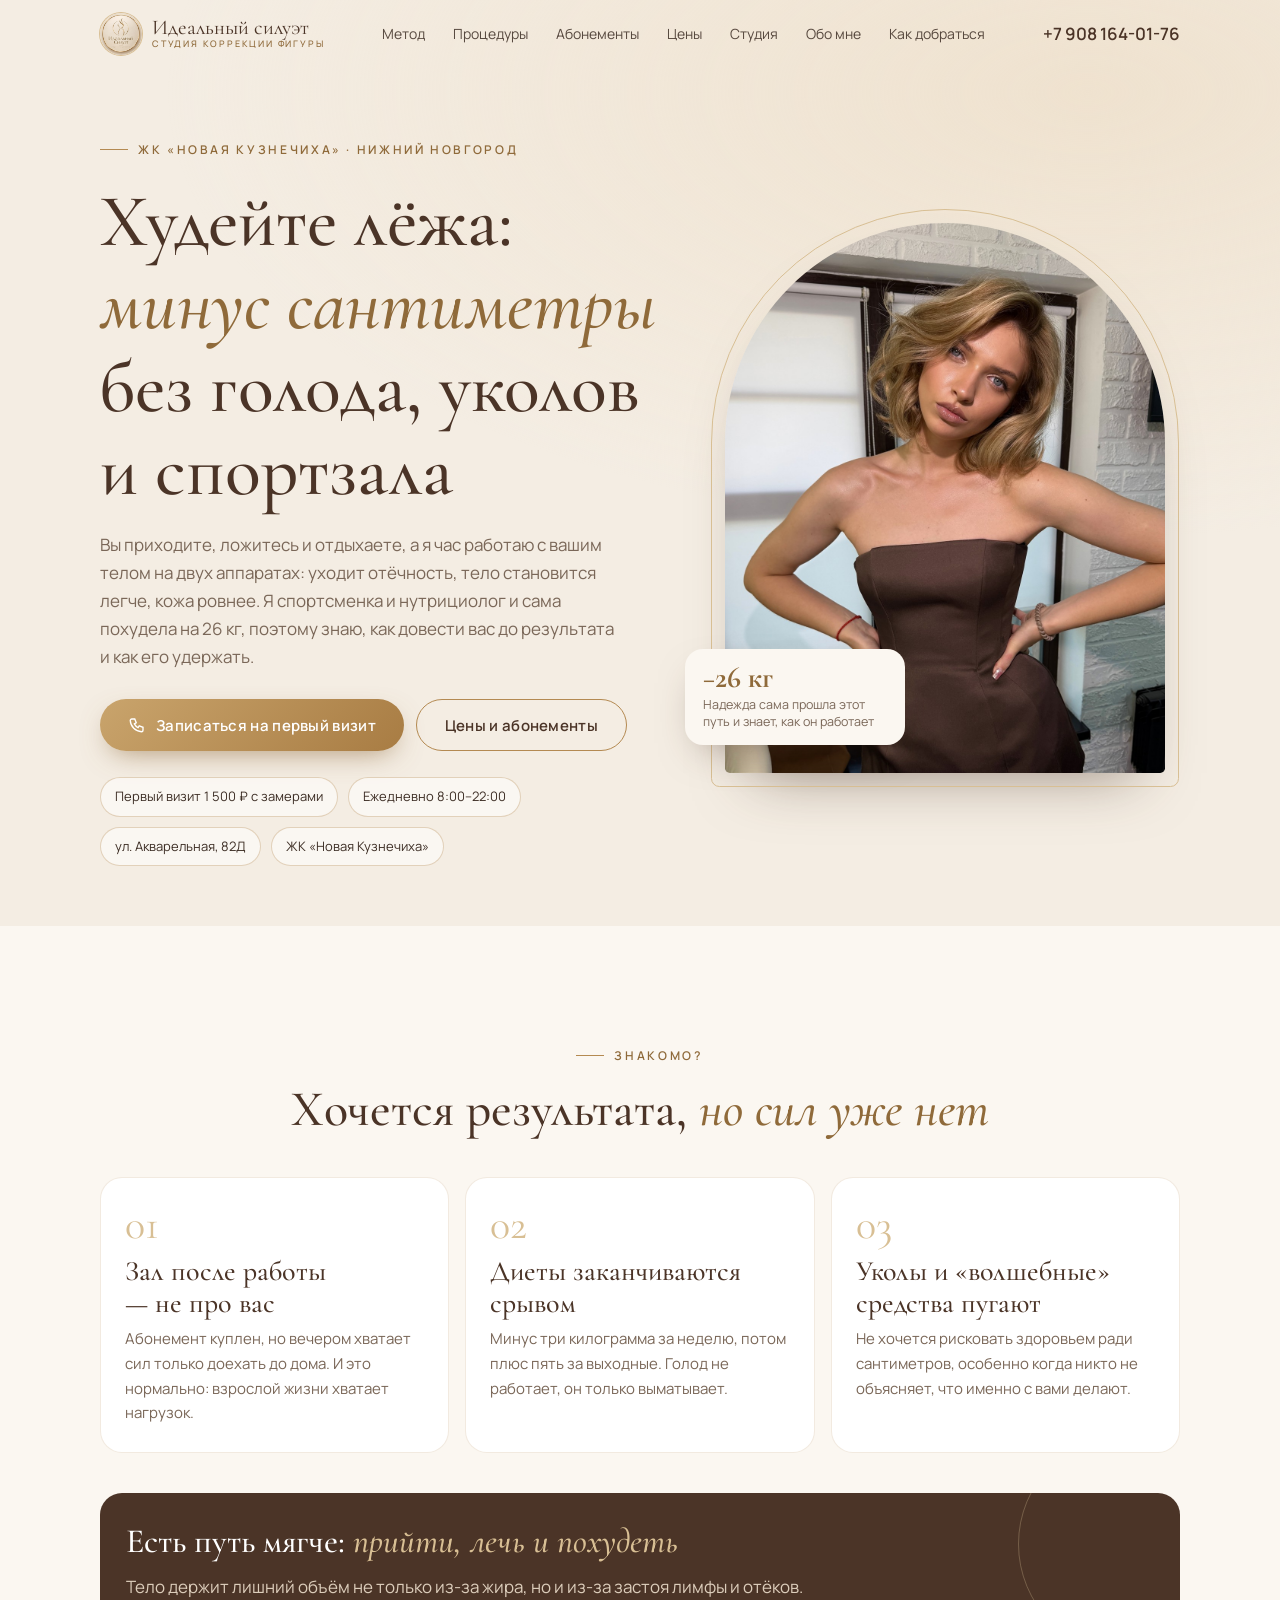
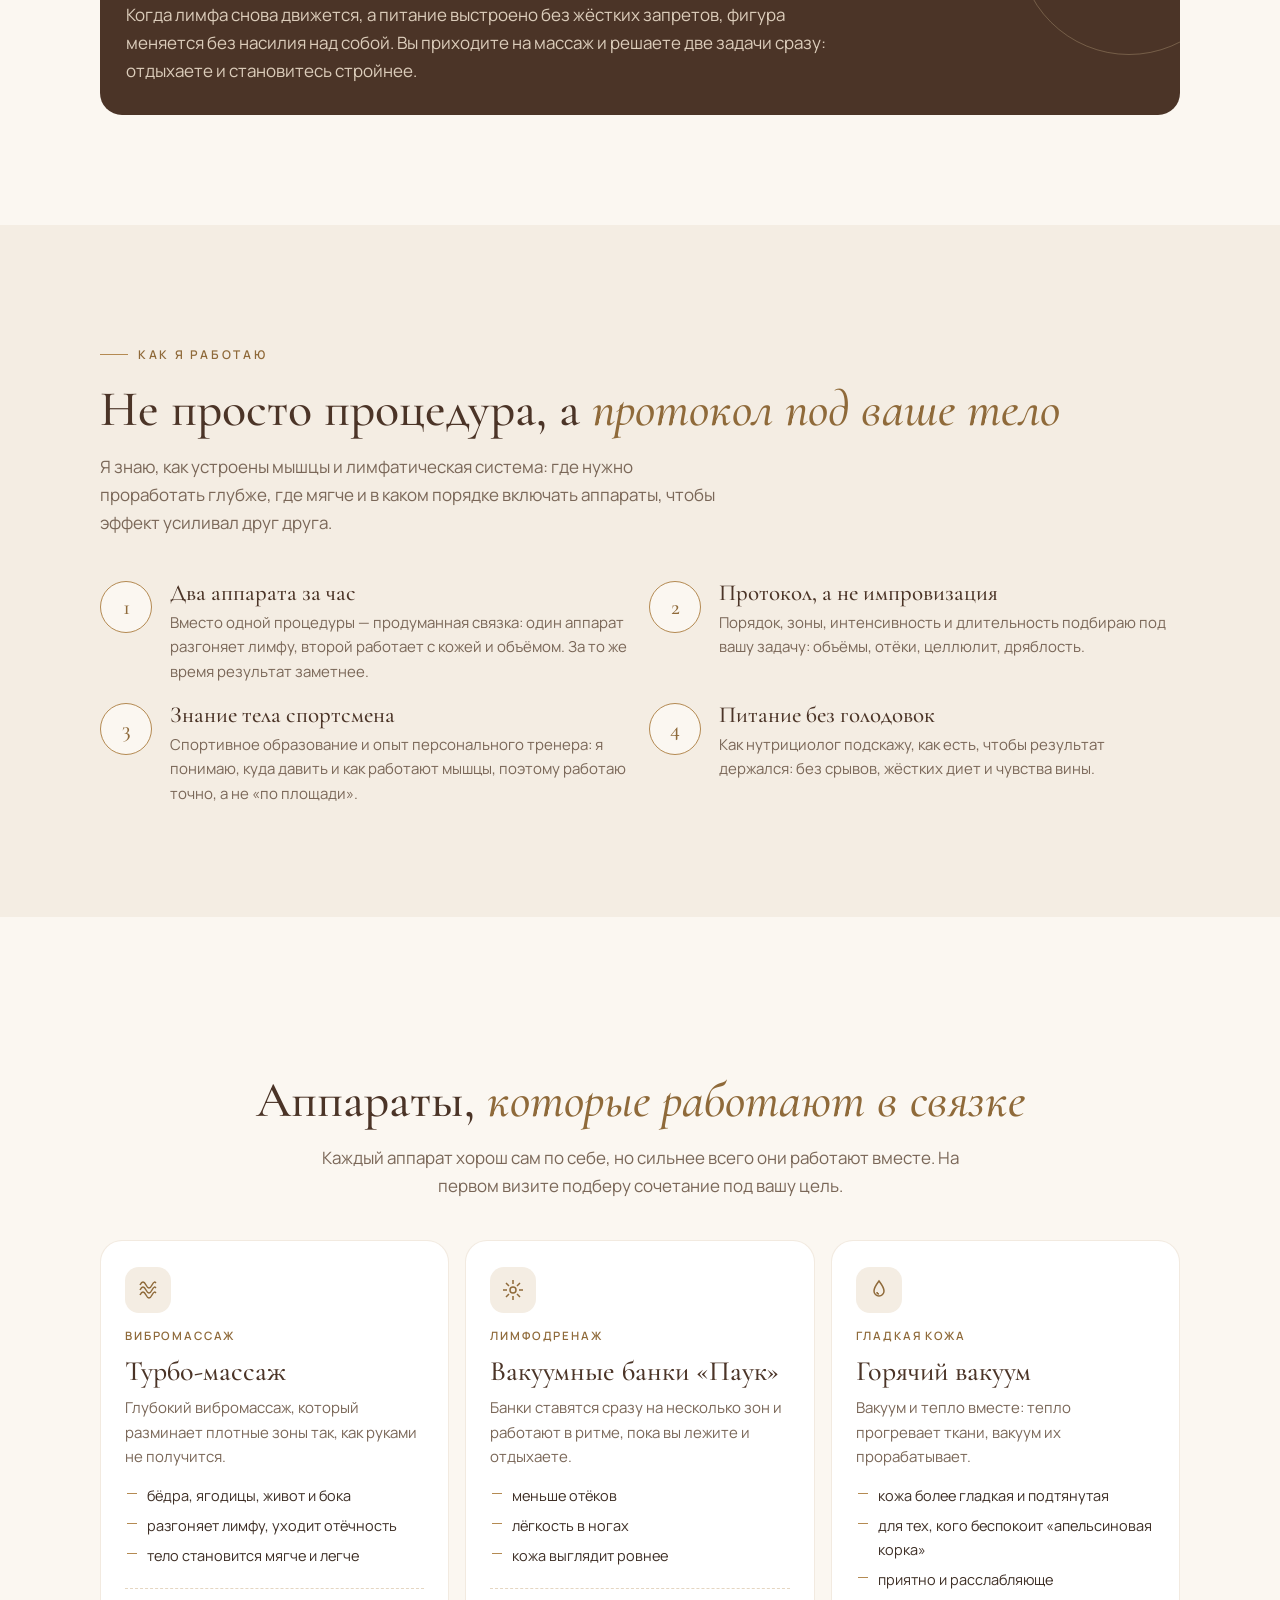
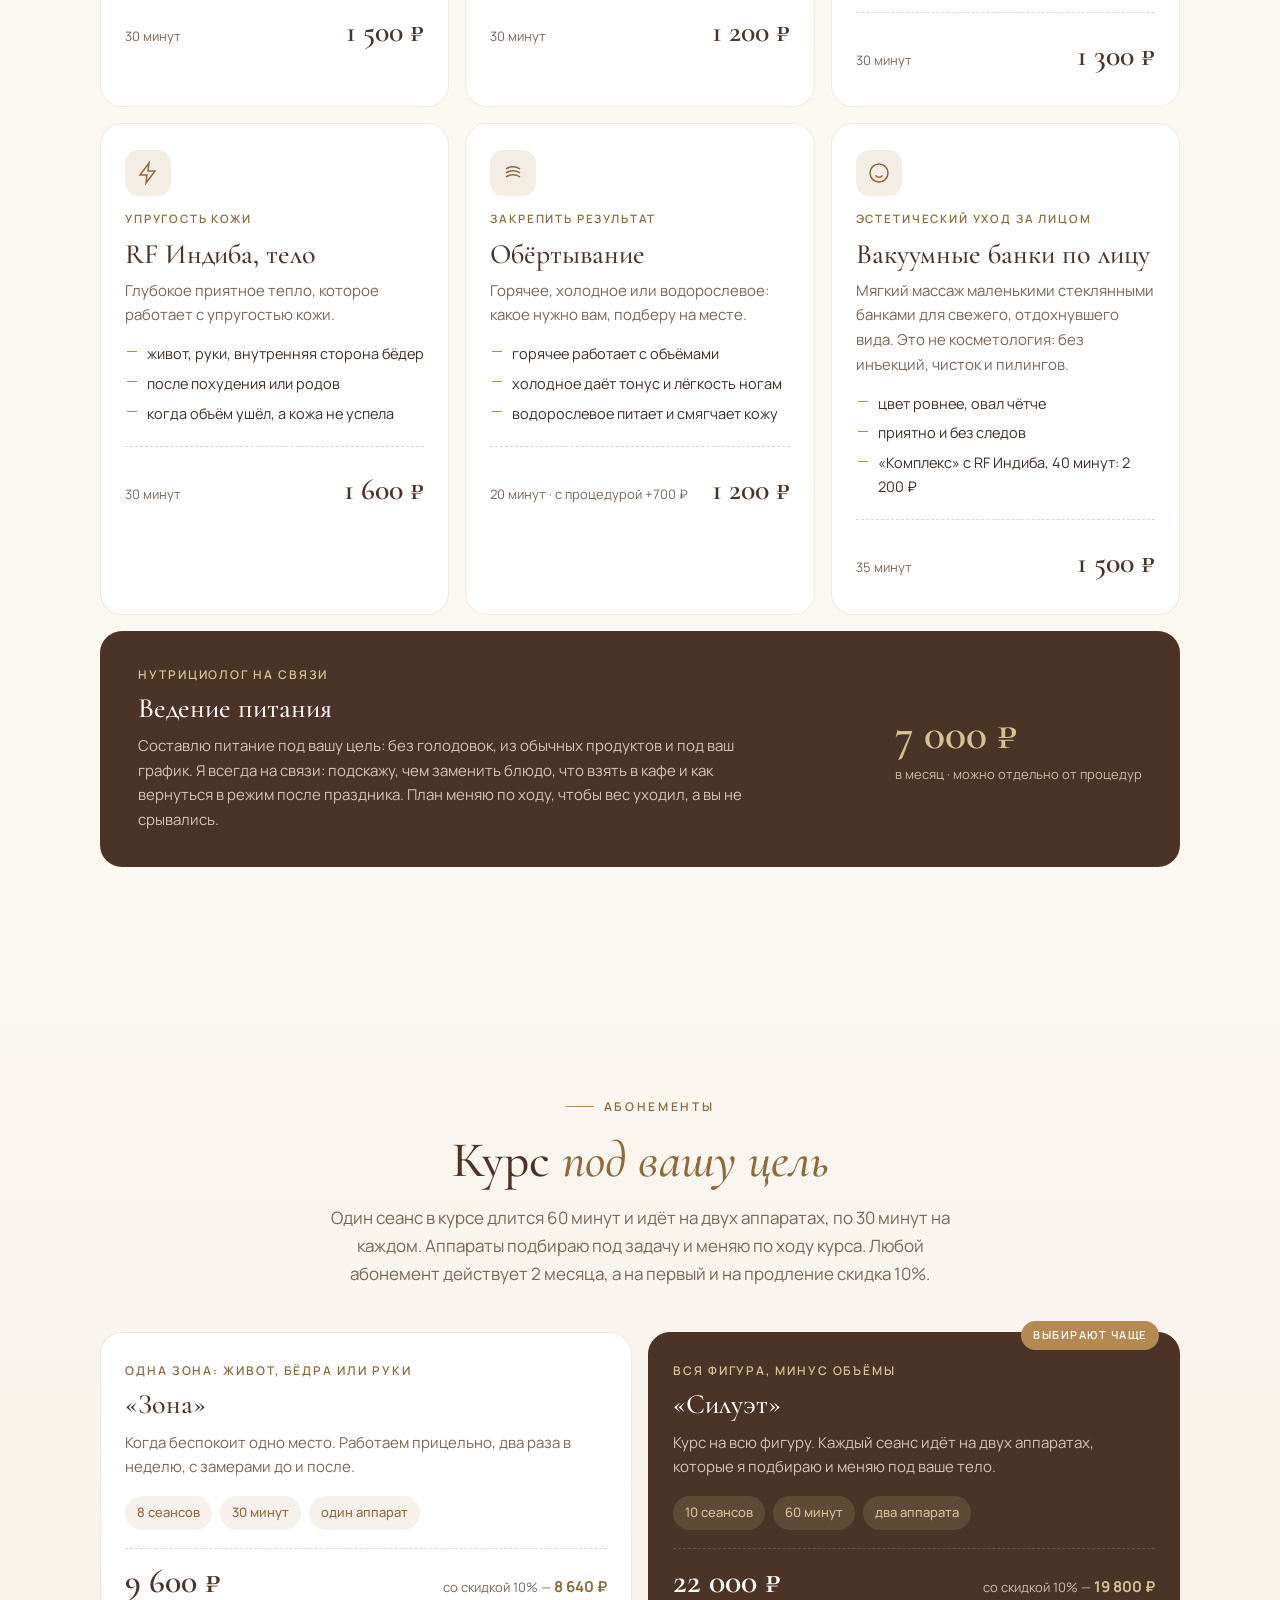
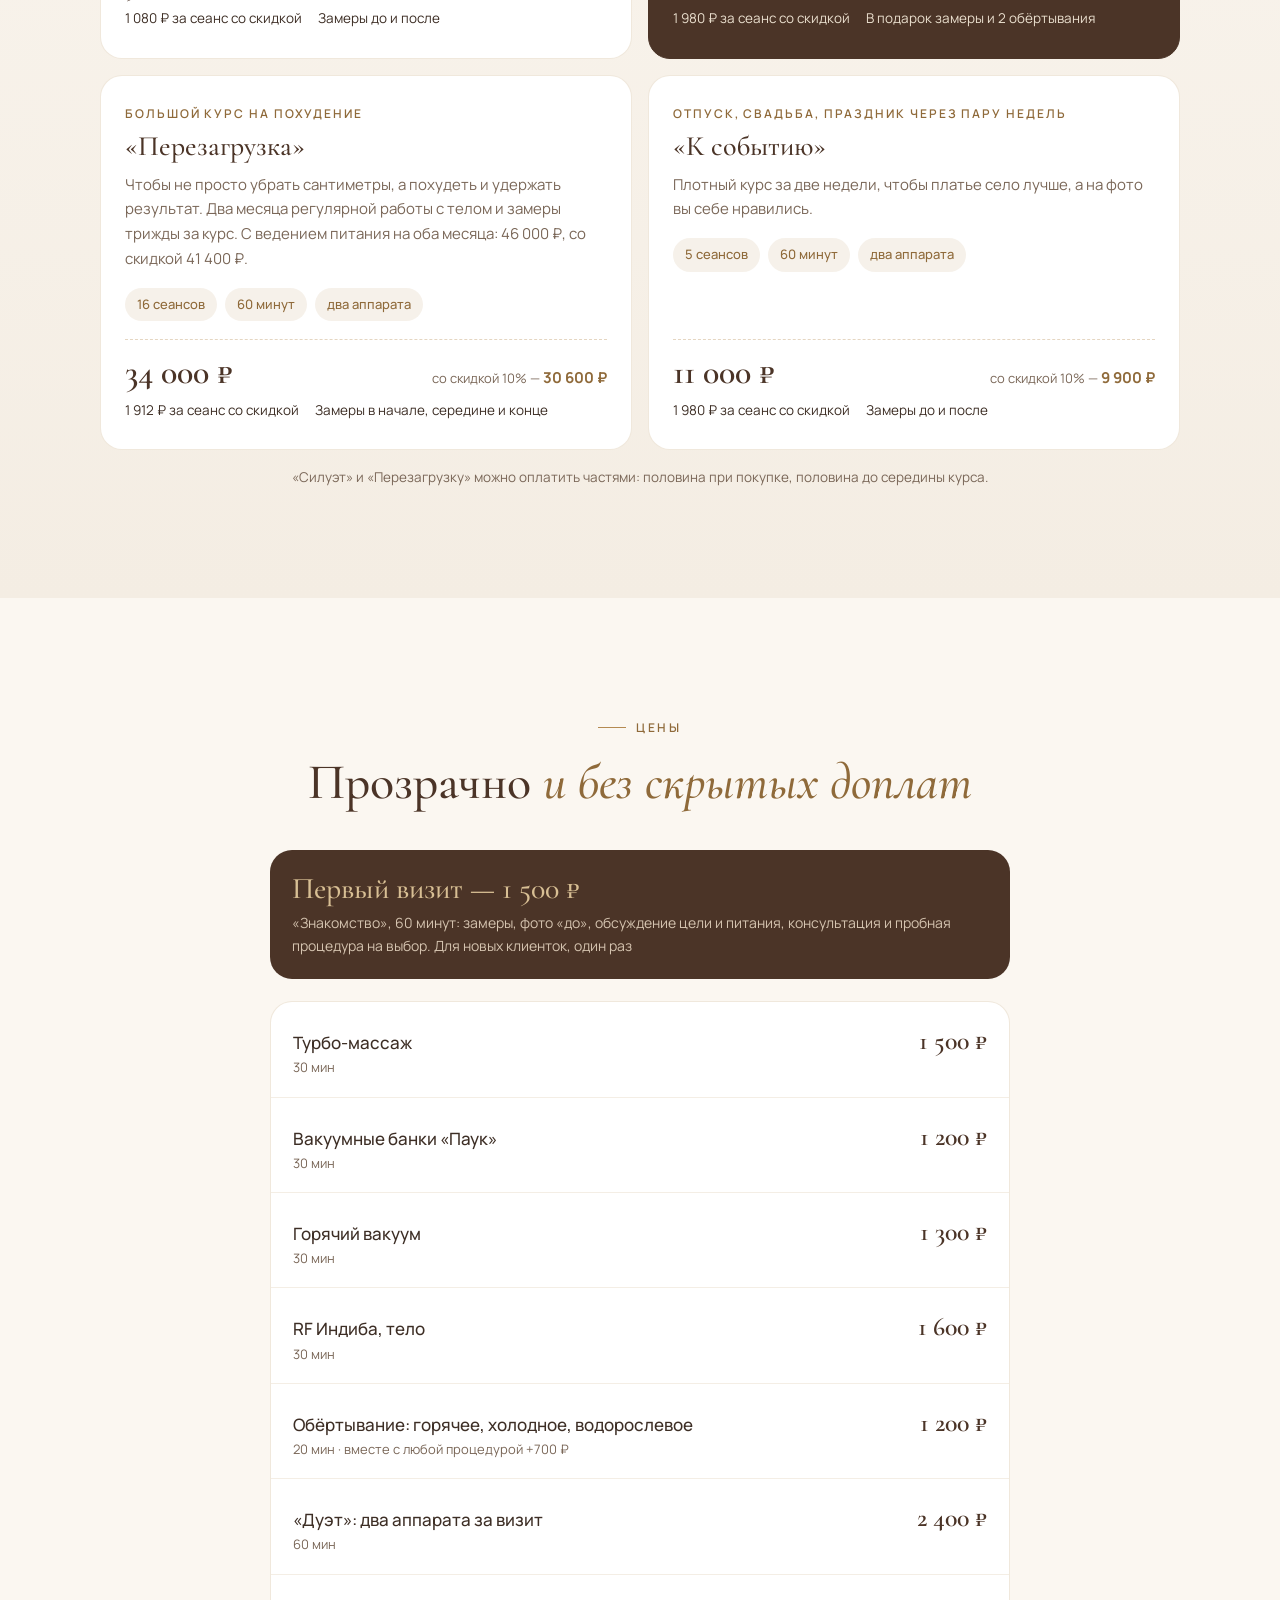
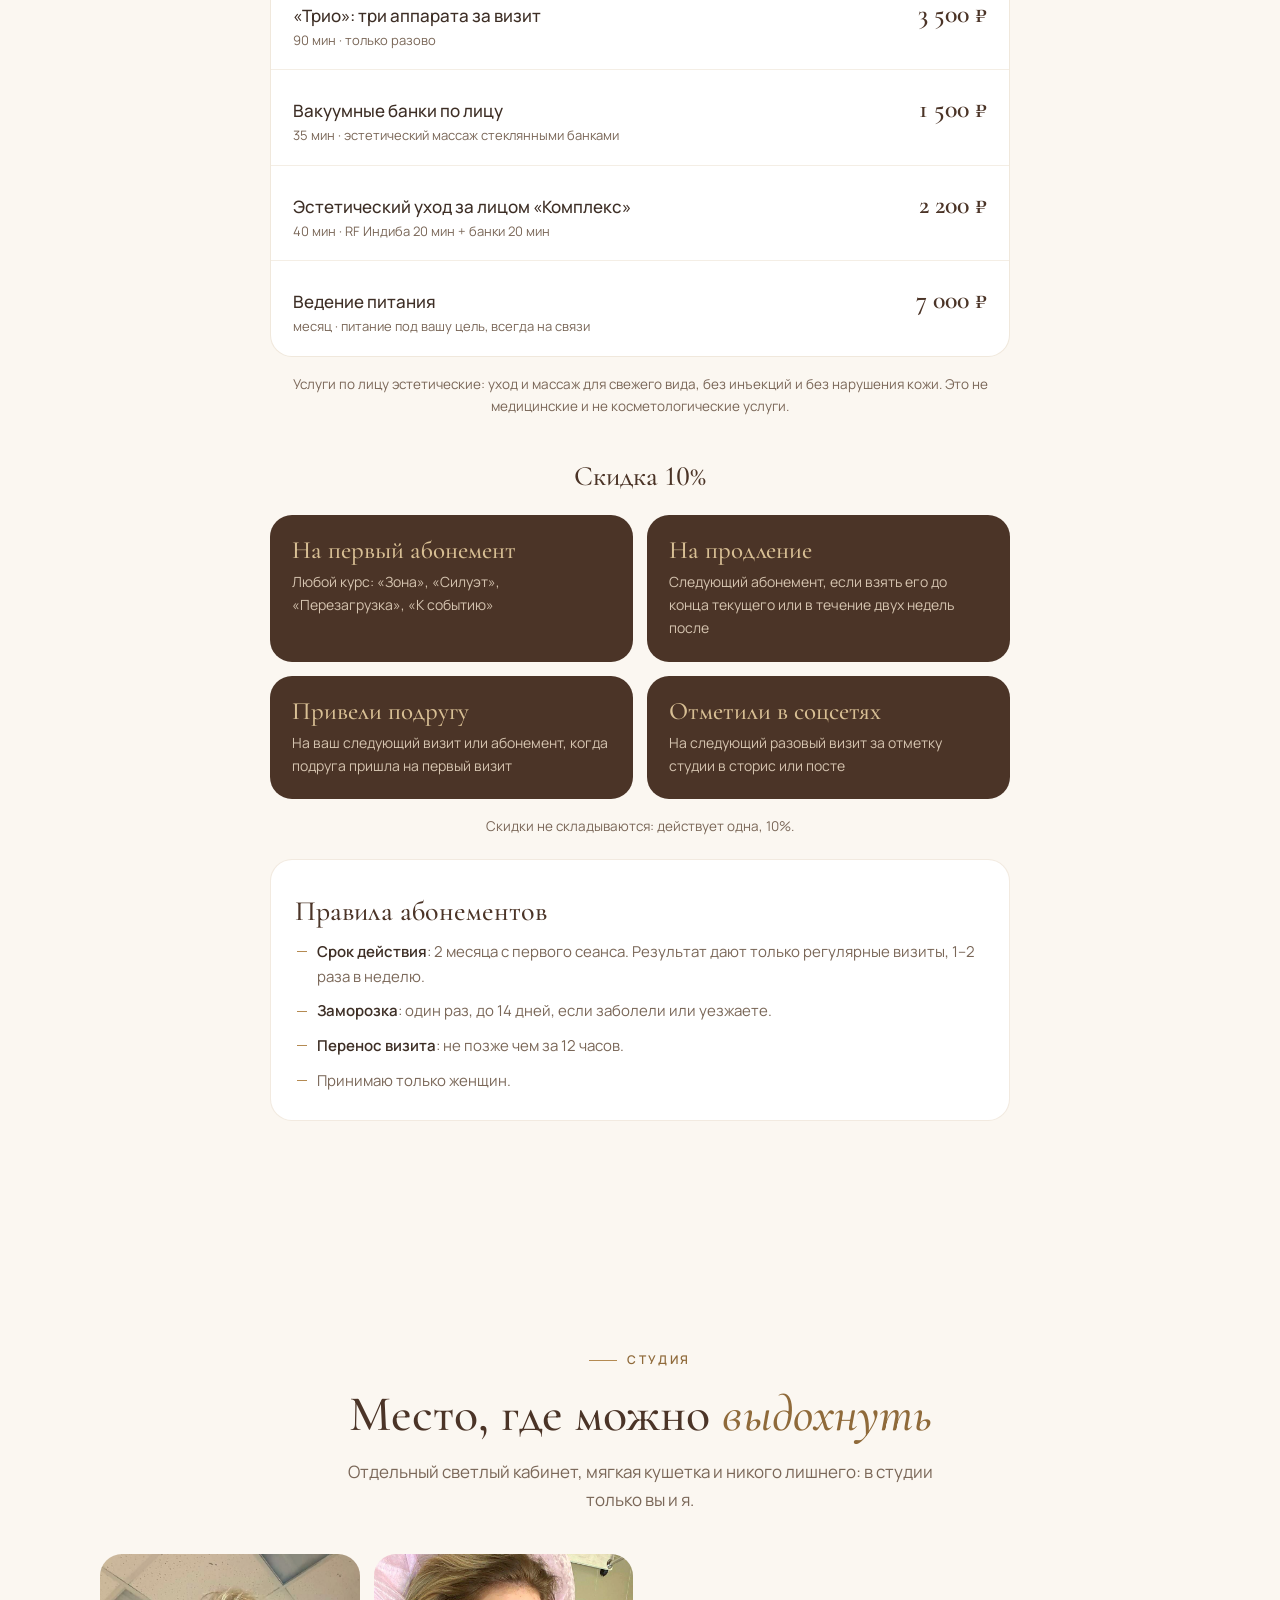
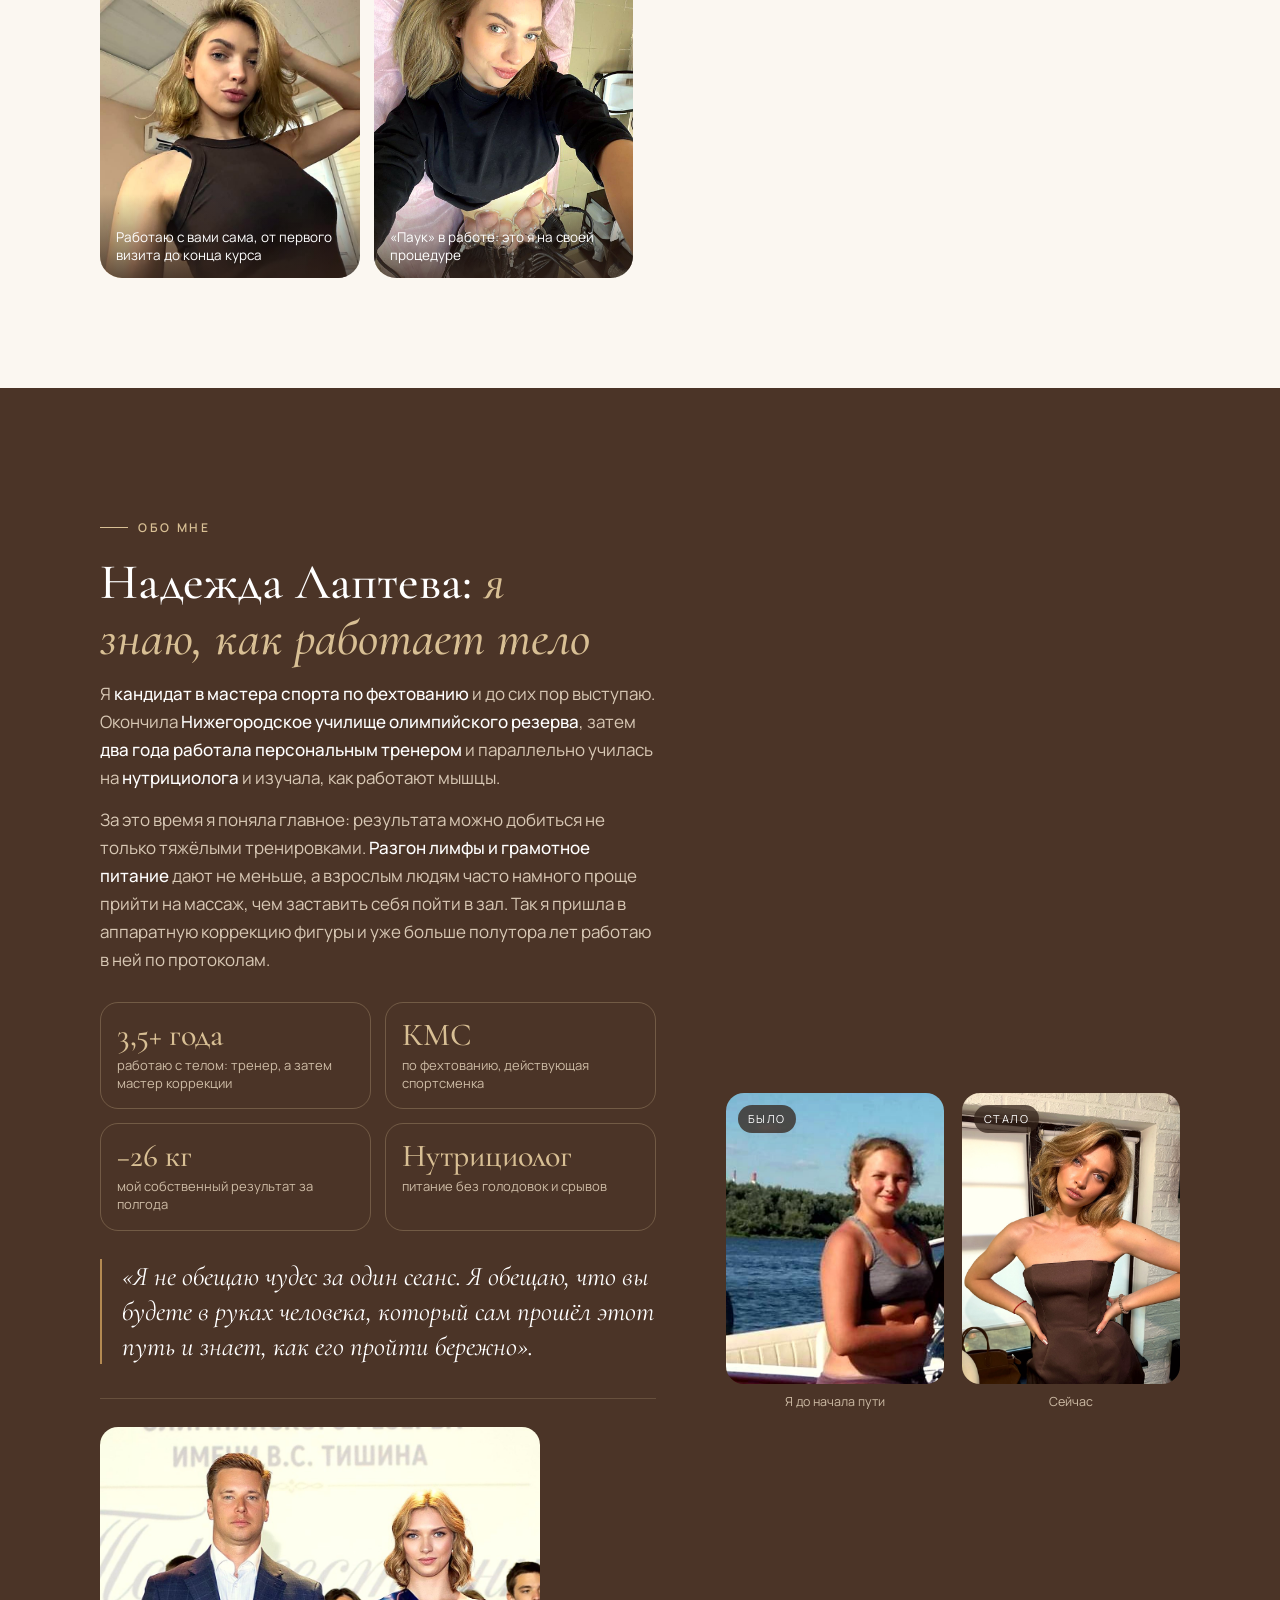
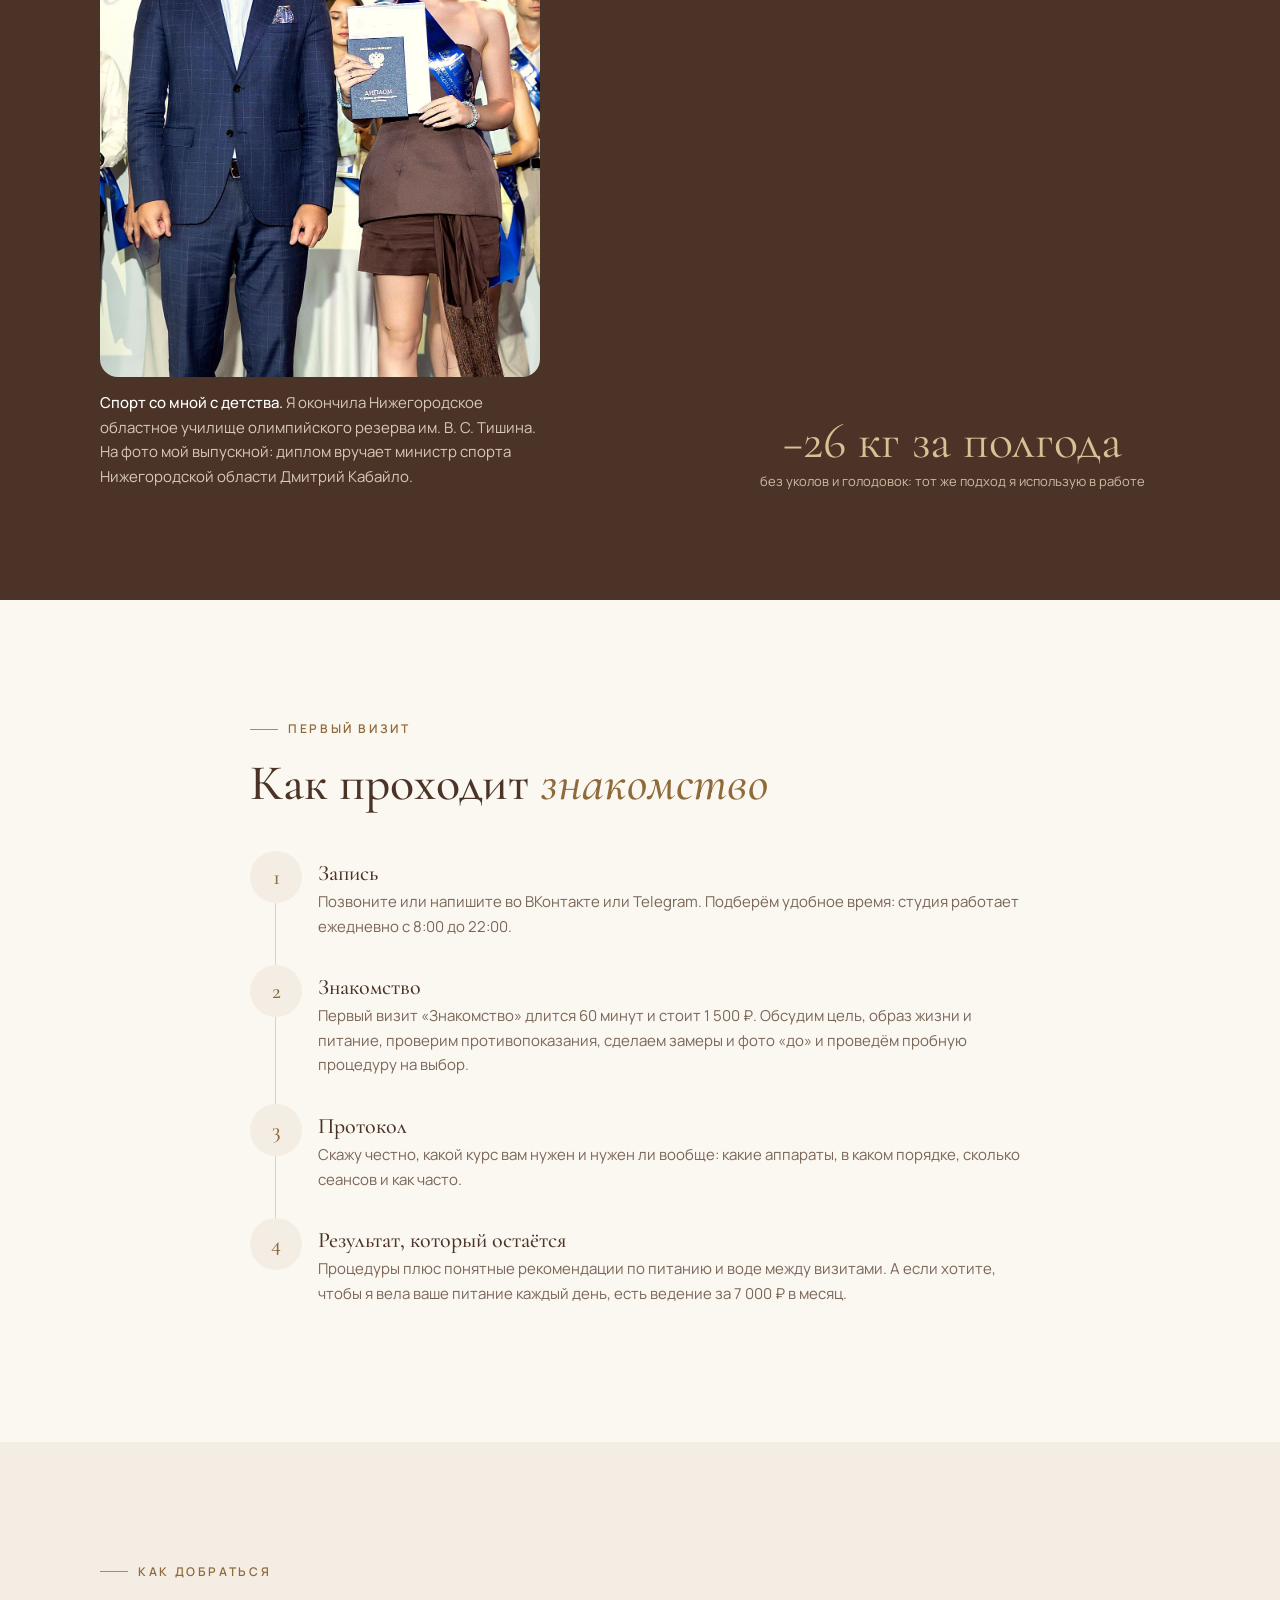
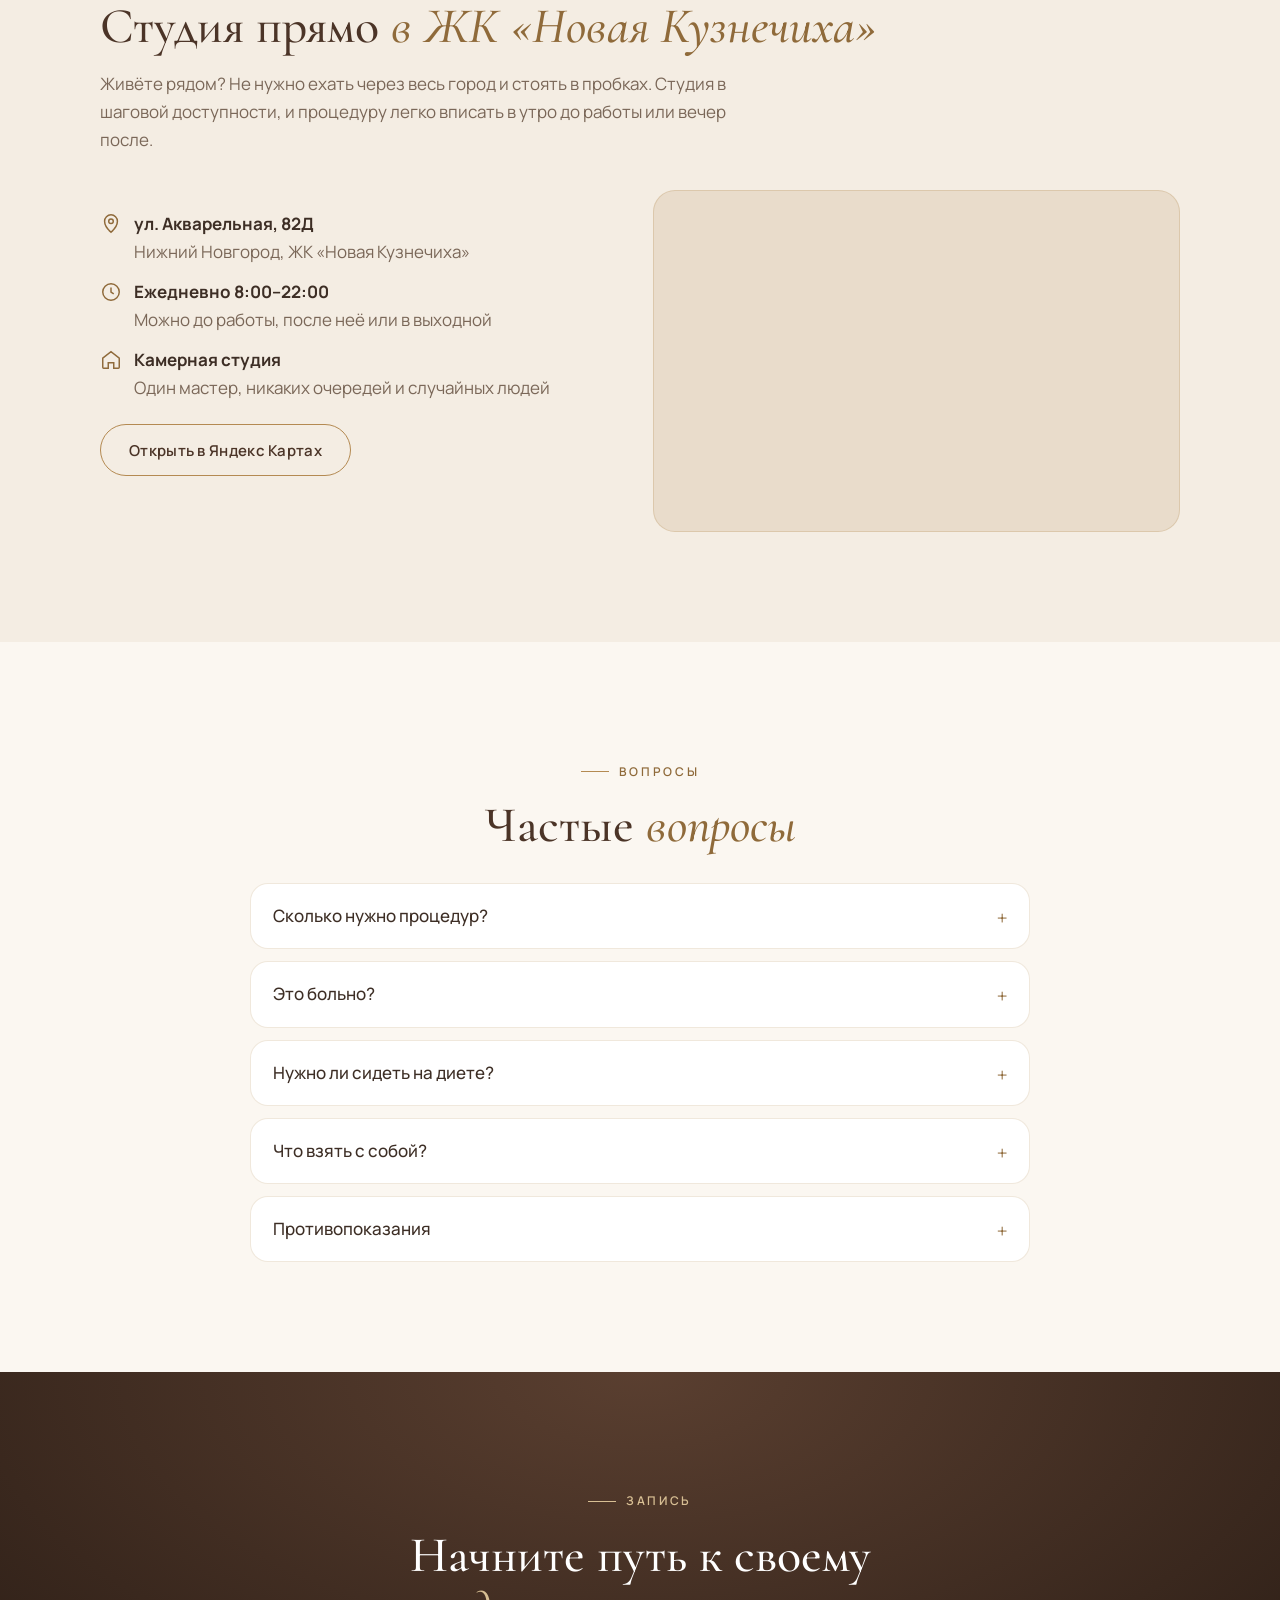
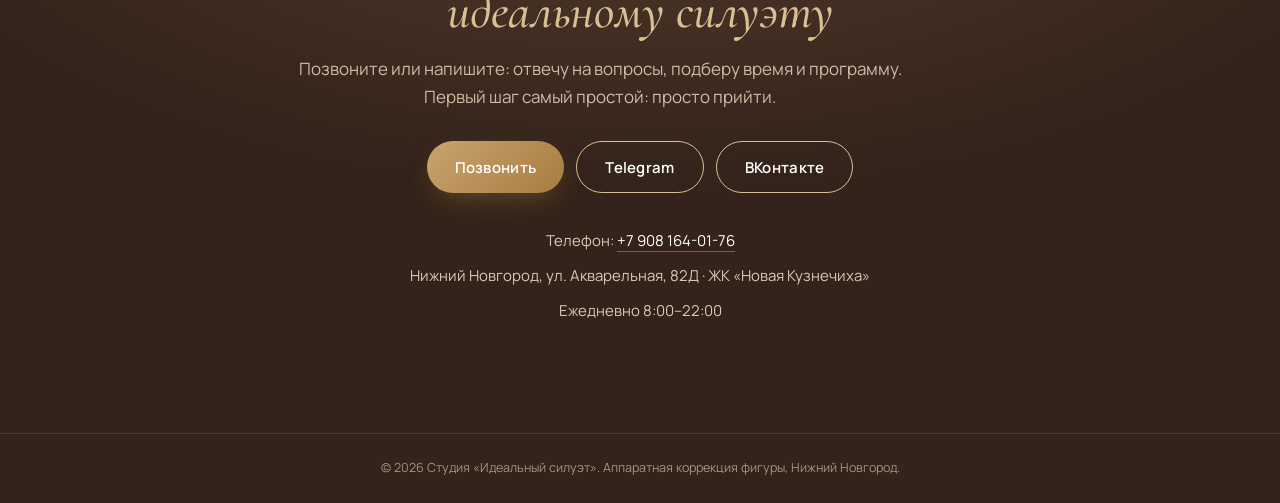
==== commit 3758b40b: "Прайс версия 2: новые цены, скидки, питание, фото" ====
--- a/index.html
+++ b/index.html
@@ -4,7 +4,7 @@
 <meta charset="utf-8">
 <meta name="viewport" content="width=device-width, initial-scale=1, viewport-fit=cover">
 <title>Идеальный силуэт — аппаратная коррекция фигуры в ЖК «Новая Кузнечиха»</title>
-<meta name="description" content="Студия аппаратной коррекции фигуры в Нижнем Новгороде, ЖК «Новая Кузнечиха», ул. Акварельная, 82Д. Турбо-массаж G5, вакуумные банки «Паук», горячий вакуум, RF Индиба, обёртывания. Без голодания, уколов и изнуряющих тренировок.">
+<meta name="description" content="Студия аппаратной коррекции фигуры в Нижнем Новгороде, ЖК «Новая Кузнечиха», ул. Акварельная, 82Д. Турбо-массаж, вакуумные банки «Паук», горячий вакуум, RF Индиба, обёртывания. Без голодания, уколов и изнуряющих тренировок.">
 <meta name="theme-color" content="#f4ede3">
 <link rel="icon" href="img/logo.jpg">
 <meta property="og:title" content="Идеальный силуэт — студия коррекции фигуры">
@@ -130,6 +130,23 @@
 .abon{display:flex;flex-wrap:wrap;gap:6px 16px;margin-top:8px;font-size:13.5px;color:var(--text)}
 .cx.hit .abon{color:#eadfce}
 .offers{display:grid;gap:14px;margin-top:22px}
+.first-v{margin-top:40px}.offers.four .offer b{font-size:25px}
+.cxp strong{color:var(--gold-d);font-weight:700;font-size:15px}.cx.hit .cxp strong{color:var(--gold-l)}
+.food{margin-top:16px;border-radius:var(--r);padding:28px 26px;background:var(--cocoa);color:#eadfce;display:grid;gap:18px;align-items:center}
+.food .for{font-size:12px;letter-spacing:.16em;text-transform:uppercase;color:var(--gold-l);font-weight:600}
+.food h3{color:#fff;margin:8px 0 10px}.food p{color:#d5c4b0;font-size:15px;max-width:640px}
+.food-p b{display:block;font-family:"Cormorant Garamond",serif;font-size:44px;font-weight:600;color:var(--gold-l);line-height:1;white-space:nowrap}
+.food-p span{display:block;font-size:13px;color:#cdbba5;margin-top:8px}
+@media(min-width:760px){.food{grid-template-columns:1fr auto;gap:40px;padding:34px 38px}}
+.studio{background:var(--ivory)}
+.gal{display:grid;grid-template-columns:1fr 1fr;gap:14px;margin-top:40px}
+.gal figure{position:relative;border-radius:var(--r);overflow:hidden;background:var(--sand)}
+.gal img{width:100%;height:100%;aspect-ratio:4/5;object-fit:cover;transition:transform .6s}
+.gal figure:hover img{transform:scale(1.03)}
+.gal figcaption{position:absolute;inset:auto 0 0 0;padding:34px 16px 14px;font-size:13.5px;line-height:1.35;color:#fff;background:linear-gradient(180deg,transparent,rgba(51,35,26,.78))}
+.gal .g-big{grid-column:1/-1}.gal .g-big img{aspect-ratio:4/3}
+@media(min-width:900px){.gal{grid-template-columns:repeat(4,1fr)}.gal .g-big{grid-column:span 2;grid-row:span 2}.gal .g-big img{aspect-ratio:auto}}
+.house-img{border-radius:var(--r);width:100%;aspect-ratio:16/10;object-fit:cover;border:1px solid rgba(180,138,82,.25)}
 @media(min-width:700px){.offers{grid-template-columns:1fr 1fr}}
 .offer{border-radius:var(--r);padding:22px;background:var(--cocoa);color:#eadfce}
 .offer b{display:block;font-family:"Cormorant Garamond",serif;font-size:30px;color:var(--gold-l);line-height:1.1;font-weight:500}
@@ -160,14 +177,14 @@
 .quote{margin-top:28px;padding-left:20px;border-left:2px solid var(--gold);font-family:"Cormorant Garamond",serif;font-style:italic;font-size:clamp(22px,5.5vw,27px);color:#fff;line-height:1.3}
 .story{display:grid;gap:18px;grid-template-columns:1fr 1fr;align-items:end}
 .story figure{position:relative}
-.story img{border-radius:18px;width:100%;aspect-ratio:3/4.4;object-fit:cover}
+.story img{border-radius:18px;width:100%;aspect-ratio:3/4;object-fit:cover;object-position:50% 12%}
 .story figcaption{font-size:12.5px;color:#cdbba5;margin-top:8px;text-align:center}
 .story .tagb{position:absolute;top:12px;left:12px;background:rgba(51,35,26,.75);color:#fff;font-size:11px;letter-spacing:.14em;text-transform:uppercase;padding:5px 10px;border-radius:999px}
 .story .minus{grid-column:1/-1;text-align:center;font-family:"Cormorant Garamond",serif;font-size:clamp(34px,9vw,50px);color:var(--gold-l);line-height:1}
 .story .minus small{display:block;font:400 13px Manrope;color:#cdbba5;margin-top:6px}
-.dip{margin-top:30px;display:grid;gap:16px;grid-template-columns:110px 1fr;align-items:center;border-top:1px solid rgba(216,191,148,.2);padding-top:24px}
-.dip img{border-radius:14px;aspect-ratio:3/4;object-fit:cover;object-position:60% 30%;cursor:zoom-in}
-.dip p{margin:0;font-size:14px}
+.dip{margin-top:34px;border-top:1px solid rgba(216,191,148,.2);padding-top:28px}
+.dip img{border-radius:18px;width:100%;max-width:440px;aspect-ratio:4/5;object-fit:cover;cursor:zoom-in}
+.dip figcaption{margin-top:14px;font-size:15px;color:#d8c8b5;max-width:440px}.dip figcaption b{color:#fff;font-weight:500}
 @media(min-width:900px){.about-grid{grid-template-columns:1.1fr .9fr;gap:70px}}
 
 /* visit */
@@ -240,7 +257,7 @@
   <div class="wrap hbar">
     <a class="brand" href="#top"><img src="img/logo.jpg" alt="Логотип студии «Идеальный силуэт»"><span>Идеальный силуэт<small>студия коррекции фигуры</small></span></a>
     <nav class="menu">
-      <a href="#method">Метод</a><a href="#procedures">Процедуры</a><a href="#complex">Абонементы</a><a href="#price">Цены</a><a href="#about">Обо мне</a><a href="#location">Как добраться</a>
+      <a href="#method">Метод</a><a href="#procedures">Процедуры</a><a href="#complex">Абонементы</a><a href="#price">Цены</a><a href="#studio">Студия</a><a href="#about">Обо мне</a><a href="#location">Как добраться</a>
     </nav>
     <a class="hphone" href="tel:+79081640176">+7 908 164-01-76</a>
   </div>
@@ -251,16 +268,17 @@
   <div class="wrap hero-grid">
     <div>
       <div class="eyebrow rv">ЖК «Новая Кузнечиха» · Нижний Новгород</div>
-      <h1 class="rv d1">Стройный силуэт <em>без голода, уколов</em> и изнуряющих тренировок</h1>
-      <p class="sub rv d2">Аппаратная коррекция фигуры по протоколу: за один час работаю на двух аппаратах, разгоняю лимфу, убираю отёки и объёмы, подтягиваю кожу. Плюс подсказки по питанию от нутрициолога, чтобы результат остался с вами.</p>
+      <h1 class="rv d1">Худейте лёжа: <em>минус сантиметры</em> без голода, уколов и спортзала</h1>
+      <p class="sub rv d2">Вы приходите, ложитесь и отдыхаете, а я час работаю с вашим телом на двух аппаратах: уходит отёчность, тело становится легче, кожа ровнее. Я спортсменка и нутрициолог и сама похудела на 26 кг, поэтому знаю, как довести вас до результата и как его удержать.</p>
       <div class="cta rv d3">
         <a class="btn btn-gold" href="tel:+79081640176"><svg viewBox="0 0 24 24" fill="none" stroke="currentColor" stroke-width="1.8"><path d="M5 4h4l2 5-2.5 1.5a11 11 0 0 0 5 5L15 13l5 2v4a2 2 0 0 1-2 2A16 16 0 0 1 3 6a2 2 0 0 1 2-2"/></svg>Записаться на первый визит</a>
-        <a class="btn btn-line" href="#procedures">Смотреть процедуры</a>
+        <a class="btn btn-line" href="#price">Цены и абонементы</a>
       </div>
       <div class="chips rv d3">
+        <span class="chip">Первый визит 1 500 ₽ с замерами</span>
         <span class="chip">Ежедневно 8:00–22:00</span>
         <span class="chip">ул. Акварельная, 82Д</span>
-        <span class="chip">КМС, нутрициолог</span>
+        <span class="chip">ЖК «Новая Кузнечиха»</span>
       </div>
     </div>
     <div class="hero-photo rv d2">
@@ -316,10 +334,10 @@
       <div class="card rv">
         <div class="ico"><svg viewBox="0 0 24 24"><path d="M4 12c2-4 4-4 6 0s4 4 6 0 3-3 4-2"/><path d="M4 17c2-4 4-4 6 0s4 4 6 0 3-3 4-2"/><path d="M4 7c2-4 4-4 6 0s4 4 6 0 3-3 4-2"/></svg></div>
         <div class="tag">Вибромассаж</div>
-        <h3>Турбо-массаж G5</h3>
+        <h3>Турбо-массаж</h3>
         <p>Глубокий вибромассаж, который разминает плотные зоны так, как руками не получится.</p>
         <ul><li>бёдра, ягодицы, живот и бока</li><li>разгоняет лимфу, уходит отёчность</li><li>тело становится мягче и легче</li></ul>
-        <div class="price"><span>30 минут</span><b>1 200 ₽</b></div>
+        <div class="price"><span>30 минут</span><b>1 500 ₽</b></div>
       </div>
       <div class="card rv d1">
         <div class="ico"><svg viewBox="0 0 24 24"><circle cx="12" cy="12" r="3"/><path d="M12 2v4M12 18v4M2 12h4M18 12h4M5 5l3 3M16 16l3 3M19 5l-3 3M8 16l-3 3"/></svg></div>
@@ -327,7 +345,7 @@
         <h3>Вакуумные банки «Паук»</h3>
         <p>Банки ставятся сразу на несколько зон и работают в ритме, пока вы лежите и отдыхаете.</p>
         <ul><li>меньше отёков</li><li>лёгкость в ногах</li><li>кожа выглядит ровнее</li></ul>
-        <div class="price"><span>30 минут</span><b>1 100 ₽</b></div>
+        <div class="price"><span>30 минут</span><b>1 200 ₽</b></div>
       </div>
       <div class="card rv d2">
         <div class="ico"><svg viewBox="0 0 24 24"><path d="M12 3c3 4 5 6.5 5 10a5 5 0 0 1-10 0c0-3.5 2-6 5-10z"/><path d="M10 14a2 2 0 0 0 2 2"/></svg></div>
@@ -343,7 +361,7 @@
         <h3>RF Индиба, тело</h3>
         <p>Глубокое приятное тепло, которое работает с упругостью кожи.</p>
         <ul><li>живот, руки, внутренняя сторона бёдер</li><li>после похудения или родов</li><li>когда объём ушёл, а кожа не успела</li></ul>
-        <div class="price"><span>30 минут</span><b>1 300 ₽</b></div>
+        <div class="price"><span>30 минут</span><b>1 600 ₽</b></div>
       </div>
       <div class="card rv d1">
         <div class="ico"><svg viewBox="0 0 24 24"><path d="M5 8c4-3 10-3 14 0M5 12c4-3 10-3 14 0M5 16c4-3 10-3 14 0"/></svg></div>
@@ -351,16 +369,25 @@
         <h3>Обёртывание</h3>
         <p>Горячее, холодное или водорослевое: какое нужно вам, подберу на месте.</p>
         <ul><li>горячее работает с объёмами</li><li>холодное даёт тонус и лёгкость ногам</li><li>водорослевое питает и смягчает кожу</li></ul>
-        <div class="price"><span>20 минут · с процедурой +600 ₽</span><b>1 000 ₽</b></div>
+        <div class="price"><span>20 минут · с процедурой +700 ₽</span><b>1 200 ₽</b></div>
       </div>
       <div class="card rv d2">
         <div class="ico"><svg viewBox="0 0 24 24"><circle cx="12" cy="12" r="9"/><path d="M8.5 14.5c1 1.2 2.2 1.8 3.5 1.8s2.5-.6 3.5-1.8"/><path d="M9 10h.01M15 10h.01"/></svg></div>
         <div class="tag">Эстетический уход за лицом</div>
-        <h3>Лицо: RF Индиба и стеклянные банки</h3>
-        <p>Тепло и мягкий массаж для свежего, отдохнувшего вида. Это не косметология: без инъекций, чисток и пилингов.</p>
-        <ul><li>массаж банками, 35 минут: 1 500 ₽</li><li>«Комплекс»: RF Индиба 20 минут + банки 20 минут</li><li>цвет ровнее, овал чётче</li></ul>
-        <div class="price"><span>«Комплекс», 40 минут</span><b>2 200 ₽</b></div>
-      </div>
+        <h3>Вакуумные банки по лицу</h3>
+        <p>Мягкий массаж маленькими стеклянными банками для свежего, отдохнувшего вида. Это не косметология: без инъекций, чисток и пилингов.</p>
+        <ul><li>цвет ровнее, овал чётче</li><li>приятно и без следов</li><li>«Комплекс» с RF Индиба, 40 минут: 2 200 ₽</li></ul>
+        <div class="price"><span>35 минут</span><b>1 500 ₽</b></div>
+      </div>
+    </div>
+
+    <div class="food rv">
+      <div>
+        <div class="for">Нутрициолог на связи</div>
+        <h3>Ведение питания</h3>
+        <p>Составлю питание под вашу цель: без голодовок, из обычных продуктов и под ваш график. Я всегда на связи: подскажу, чем заменить блюдо, что взять в кафе и как вернуться в режим после праздника. План меняю по ходу, чтобы вес уходил, а вы не срывались.</p>
+      </div>
+      <div class="food-p"><b>7 000 ₽</b><span>в месяц · можно отдельно от процедур</span></div>
     </div>
   </div>
 </section>
@@ -371,29 +398,25 @@
     <div class="center">
       <div class="eyebrow rv">Абонементы</div>
       <h2 class="rv d1">Курс <em>под вашу цель</em></h2>
-      <p class="lead rv d2">Один сеанс в курсе длится 60 минут и идёт на двух аппаратах, по 30 минут на каждом. Аппараты подбираю под задачу и меняю по ходу курса. С абонементом сеанс стоит дешевле, а замеры до и после показывают результат в сантиметрах.</p>
-    </div>
-    <div class="cards c3" style="margin-top:44px">
+      <p class="lead rv d2">Один сеанс в курсе длится 60 минут и идёт на двух аппаратах, по 30 минут на каждом. Аппараты подбираю под задачу и меняю по ходу курса. Любой абонемент действует 2 месяца, а на первый и на продление скидка 10%.</p>
+    </div>
+    <div class="cards c2" style="margin-top:44px">
       <div class="cx rv"><div class="for">Одна зона: живот, бёдра или руки</div><h3>«Зона»</h3><p>Когда беспокоит одно место. Работаем прицельно, два раза в неделю, с замерами до и после.</p>
         <div class="flow"><span>8 сеансов</span><span>30&nbsp;минут</span><span>один аппарат</span></div>
-        <div class="cxp"><b>8 400 ₽</b><span>1 050 ₽ за сеанс вместо 1 300</span></div>
-        <div class="abon"><span>Подарок: замеры до и после</span><span>Действует 2 месяца</span></div></div>
+        <div class="cxp"><b>9 600 ₽</b><span>со скидкой 10% — <strong>8 640 ₽</strong></span></div>
+        <div class="abon"><span>1 080 ₽ за сеанс со скидкой</span><span>Замеры до и после</span></div></div>
       <div class="cx hit rv d1"><span class="lbl">Выбирают чаще</span><div class="for">Вся фигура, минус объёмы</div><h3>«Силуэт»</h3><p>Курс на всю фигуру. Каждый сеанс идёт на двух аппаратах, которые я подбираю и меняю под ваше тело.</p>
         <div class="flow"><span>10 сеансов</span><span>60&nbsp;минут</span><span>два аппарата</span></div>
-        <div class="cxp"><b>19 000 ₽</b><span>1 900 ₽ за сеанс вместо 2 200</span></div>
-        <div class="abon"><span>Подарок: замеры и 2 обёртывания</span><span>Действует 2 месяца</span></div></div>
-      <div class="cx rv d2"><div class="for">Похудение с питанием</div><h3>«Перезагрузка»</h3><p>Чтобы не просто убрать сантиметры, а похудеть и удержать результат. Аппараты работают с телом, я как нутрициолог выстраиваю питание и остаюсь на связи весь курс. Без голодовок и изнуряющих тренировок.</p>
+        <div class="cxp"><b>22 000 ₽</b><span>со скидкой 10% — <strong>19 800 ₽</strong></span></div>
+        <div class="abon"><span>1 980 ₽ за сеанс со скидкой</span><span>В подарок замеры и 2 обёртывания</span></div></div>
+      <div class="cx rv"><div class="for">Большой курс на похудение</div><h3>«Перезагрузка»</h3><p>Чтобы не просто убрать сантиметры, а похудеть и удержать результат. Два месяца регулярной работы с телом и замеры трижды за курс. С ведением питания на оба месяца: 46 000 ₽, со скидкой 41 400 ₽.</p>
         <div class="flow"><span>16 сеансов</span><span>60&nbsp;минут</span><span>два аппарата</span></div>
-        <div class="cxp"><b>29 900 ₽</b><span>1 870 ₽ за сеанс вместо 2 200</span></div>
-        <div class="abon"><span>Подарок: замеры, 4 обёртывания и план питания</span><span>Действует 3 месяца</span></div></div>
-    </div>
-    <div class="cards c2">
-      <div class="cx rv"><div class="for">Отпуск, свадьба, праздник через пару недель</div><h3>«К событию»</h3><p>Плотный курс за две недели, чтобы платье село лучше, а на фото вы себе нравились.</p>
+        <div class="cxp"><b>34 000 ₽</b><span>со скидкой 10% — <strong>30 600 ₽</strong></span></div>
+        <div class="abon"><span>1 912 ₽ за сеанс со скидкой</span><span>Замеры в начале, середине и конце</span></div></div>
+      <div class="cx rv d1"><div class="for">Отпуск, свадьба, праздник через пару недель</div><h3>«К событию»</h3><p>Плотный курс за две недели, чтобы платье село лучше, а на фото вы себе нравились.</p>
         <div class="flow"><span>5 сеансов</span><span>60&nbsp;минут</span><span>два аппарата</span></div>
-        <div class="cxp"><b>9 900 ₽</b><span>вместо 11 000 · действует 1 месяц</span></div></div>
-      <div class="cx rv d1"><div class="for">Эстетический уход за лицом</div><h3>«Овал»</h3><p>Тепло RF Индиба и массаж стеклянными банками на каждом сеансе, раз в неделю. Свежий вид и чёткий овал, которые остаются, а не исчезают наутро.</p>
-        <div class="flow"><span>6 сеансов</span><span>40&nbsp;минут</span><span>RF Индиба + банки</span></div>
-        <div class="cxp"><b>11 400 ₽</b><span>1 900 ₽ за сеанс вместо 2 200 · действует 2 месяца</span></div></div>
+        <div class="cxp"><b>11 000 ₽</b><span>со скидкой 10% — <strong>9 900 ₽</strong></span></div>
+        <div class="abon"><span>1 980 ₽ за сеанс со скидкой</span><span>Замеры до и после</span></div></div>
     </div>
     <p class="note center rv">«Силуэт» и «Перезагрузку» можно оплатить частями: половина при покупке, половина до середины курса.</p>
   </div>
@@ -406,30 +429,56 @@
       <div class="eyebrow rv">Цены</div>
       <h2 class="rv d1">Прозрачно <em>и без скрытых доплат</em></h2>
     </div>
-    <div class="offers">
-      <div class="offer rv"><b>Первый визит — 1 000 ₽</b><span>«Знакомство», 60 минут: замеры, разбор питания с нутрициологом, процедура на выбор и план курса. Для новых клиенток, один раз</span></div>
-      <div class="offer rv d1"><b>Приведите соседку</b><span>Вам и ей по обёртыванию в подарок. Студия в ЖК «Новая Кузнечиха», рядом с ЖК «Цветы»</span></div>
-    </div>
+    <div class="offer first-v rv"><b>Первый визит — 1 500 ₽</b><span>«Знакомство», 60 минут: замеры, фото «до», обсуждение цели и питания, консультация и пробная процедура на выбор. Для новых клиенток, один раз</span></div>
     <div class="price-t rv d2">
-      <div class="row"><div class="n">Турбо-массаж G5<small>30 мин</small></div><div class="p">1 200 ₽</div></div>
-      <div class="row"><div class="n">Вакуумные банки «Паук»<small>30 мин</small></div><div class="p">1 100 ₽</div></div>
+      <div class="row"><div class="n">Турбо-массаж<small>30 мин</small></div><div class="p">1 500 ₽</div></div>
+      <div class="row"><div class="n">Вакуумные банки «Паук»<small>30 мин</small></div><div class="p">1 200 ₽</div></div>
       <div class="row"><div class="n">Горячий вакуум<small>30 мин</small></div><div class="p">1 300 ₽</div></div>
-      <div class="row"><div class="n">RF Индиба, тело<small>30 мин</small></div><div class="p">1 300 ₽</div></div>
-      <div class="row"><div class="n">Обёртывание: горячее, холодное, водорослевое<small>20 мин · вместе с любой процедурой +600 ₽</small></div><div class="p">1 000 ₽</div></div>
-      <div class="row"><div class="n">«Дуэт»: два аппарата за визит<small>60 мин · утром в будни, с 8:00 до 12:00, 2 000 ₽</small></div><div class="p">2 200 ₽</div></div>
-      <div class="row"><div class="n">«Трио»: три аппарата за визит<small>90 мин · только разово · утром в будни 2 700 ₽</small></div><div class="p">3 000 ₽</div></div>
-      <div class="row"><div class="n">Эстетический массаж лица вакуумными банками<small>35 мин · стеклянные банки</small></div><div class="p">1 500 ₽</div></div>
+      <div class="row"><div class="n">RF Индиба, тело<small>30 мин</small></div><div class="p">1 600 ₽</div></div>
+      <div class="row"><div class="n">Обёртывание: горячее, холодное, водорослевое<small>20 мин · вместе с любой процедурой +700 ₽</small></div><div class="p">1 200 ₽</div></div>
+      <div class="row"><div class="n">«Дуэт»: два аппарата за визит<small>60 мин</small></div><div class="p">2 400 ₽</div></div>
+      <div class="row"><div class="n">«Трио»: три аппарата за визит<small>90 мин · только разово</small></div><div class="p">3 500 ₽</div></div>
+      <div class="row"><div class="n">Вакуумные банки по лицу<small>35 мин · эстетический массаж стеклянными банками</small></div><div class="p">1 500 ₽</div></div>
       <div class="row"><div class="n">Эстетический уход за лицом «Комплекс»<small>40 мин · RF Индиба 20 мин + банки 20 мин</small></div><div class="p">2 200 ₽</div></div>
+      <div class="row"><div class="n">Ведение питания<small>месяц · питание под вашу цель, всегда на связи</small></div><div class="p">7 000 ₽</div></div>
     </div>
     <p class="note center rv">Услуги по лицу эстетические: уход и массаж для свежего вида, без инъекций и без нарушения кожи. Это не медицинские и не косметологические услуги.</p>
+
+    <h3 class="center rv" style="margin-top:44px">Скидка 10%</h3>
+    <div class="offers four">
+      <div class="offer rv"><b>На первый абонемент</b><span>Любой курс: «Зона», «Силуэт», «Перезагрузка», «К событию»</span></div>
+      <div class="offer rv d1"><b>На продление</b><span>Следующий абонемент, если взять его до конца текущего или в течение двух недель после</span></div>
+      <div class="offer rv"><b>Привели подругу</b><span>На ваш следующий визит или абонемент, когда подруга пришла на первый визит</span></div>
+      <div class="offer rv d1"><b>Отметили в соцсетях</b><span>На следующий разовый визит за отметку студии в сторис или посте</span></div>
+    </div>
+    <p class="note center rv">Скидки не складываются: действует одна, 10%.</p>
+
     <div class="card rules rv">
       <h3>Правила абонементов</h3>
       <ul>
-        <li><b>Срок действия</b> считается с первого сеанса: «К событию» 1 месяц, «Зона», «Силуэт» и «Овал» 2 месяца, «Перезагрузка» 3 месяца. Результат дают только регулярные визиты, 1–2 раза в неделю.</li>
+        <li><b>Срок действия</b>: 2 месяца с первого сеанса. Результат дают только регулярные визиты, 1–2 раза в неделю.</li>
         <li><b>Заморозка</b>: один раз, до 14 дней, если заболели или уезжаете.</li>
         <li><b>Перенос визита</b>: не позже чем за 12 часов.</li>
-        <li>Акции не складываются. Принимаю только женщин.</li>
+        <li>Принимаю только женщин.</li>
       </ul>
+    </div>
+  </div>
+</section>
+
+<!-- STUDIO -->
+<section class="studio" id="studio">
+  <div class="wrap">
+    <div class="center">
+      <div class="eyebrow rv">Студия</div>
+      <h2 class="rv d1">Место, где можно <em>выдохнуть</em></h2>
+      <p class="lead rv d2">Отдельный светлый кабинет, мягкая кушетка и никого лишнего: в студии только вы и я.</p>
+    </div>
+    <div class="gal">
+      <figure class="rv g-big"><img src="img/studio-room.jpg" alt="Кабинет студии «Идеальный силуэт»" data-lb onerror="this.closest('figure').remove()"><figcaption>Кабинет: кушетка и аппараты</figcaption></figure>
+      <figure class="rv d1"><img src="img/me-mirror.jpg" alt="Надежда в студии" data-lb onerror="this.closest('figure').remove()"><figcaption>Это я, Надежда</figcaption></figure>
+      <figure class="rv d1"><img src="img/me-1.jpg" alt="Надежда Лаптева, мастер студии" data-lb onerror="this.closest('figure').remove()"><figcaption>Работаю с вами сама, от первого визита до конца курса</figcaption></figure>
+      <figure class="rv d2"><img src="img/me-2.jpg" alt="Надежда на процедуре «Паук»" data-lb onerror="this.closest('figure').remove()"><figcaption>«Паук» в работе: это я на своей процедуре</figcaption></figure>
+      <figure class="rv d2"><img src="img/house-entrance.jpg" alt="Вход в студию" data-lb onerror="this.closest('figure').remove()"><figcaption>Вход в студию</figcaption></figure>
     </div>
   </div>
 </section>
@@ -449,14 +498,14 @@
         <div class="fact"><b>Нутрициолог</b><span>питание без голодовок и срывов</span></div>
       </div>
       <div class="quote rv">«Я не обещаю чудес за один сеанс. Я обещаю, что вы будете в руках человека, который сам прошёл этот путь и знает, как его пройти бережно».</div>
-      <div class="dip rv">
-        <img src="img/diploma.jpg" alt="Вручение диплома министром спорта Нижегородской области" data-lb>
-        <p>Диплом Нижегородского областного училища олимпийского резерва им.&nbsp;В.&nbsp;С.&nbsp;Тишина мне вручал министр спорта Нижегородской области Д.&nbsp;С.&nbsp;Кабайло.</p>
-      </div>
+      <figure class="dip rv">
+        <img src="img/diploma-crop.jpg" alt="Выпускной в училище олимпийского резерва" data-lb>
+        <figcaption><b>Спорт со мной с детства.</b> Я окончила Нижегородское областное училище олимпийского резерва им.&nbsp;В.&nbsp;С.&nbsp;Тишина. На фото мой выпускной: диплом вручает министр спорта Нижегородской области Дмитрий Кабайло.</figcaption>
+      </figure>
     </div>
     <div class="story rv d2">
       <figure><span class="tagb">Было</span><img src="img/before.jpg" alt="Надежда до похудения" data-lb><figcaption>Я до начала пути</figcaption></figure>
-      <figure><span class="tagb">Стало</span><img src="img/master.jpg" alt="Надежда сейчас" style="object-position:50% 20%" data-lb><figcaption>Сейчас</figcaption></figure>
+      <figure><span class="tagb">Стало</span><img src="img/after.jpg" alt="Надежда сейчас" data-lb><figcaption>Сейчас</figcaption></figure>
       <div class="minus">−26 кг за полгода<small>без уколов и голодовок: тот же подход я использую в работе</small></div>
     </div>
   </div>
@@ -469,9 +518,9 @@
     <h2 class="rv d1">Как проходит <em>знакомство</em></h2>
     <div class="timeline">
       <div class="tl rv"><i>1</i><div><h3>Запись</h3><p>Позвоните или напишите во ВКонтакте или Telegram. Подберём удобное время: студия работает ежедневно с 8:00 до 22:00.</p></div></div>
-      <div class="tl rv d1"><i>2</i><div><h3>Знакомство</h3><p>Первый визит «Знакомство» длится 60 минут и стоит 1 000 ₽. Обсудим цель, образ жизни и питание, проверим противопоказания, сделаем замеры и проведём одну процедуру на выбор.</p></div></div>
+      <div class="tl rv d1"><i>2</i><div><h3>Знакомство</h3><p>Первый визит «Знакомство» длится 60 минут и стоит 1 500 ₽. Обсудим цель, образ жизни и питание, проверим противопоказания, сделаем замеры и фото «до» и проведём пробную процедуру на выбор.</p></div></div>
       <div class="tl rv d2"><i>3</i><div><h3>Протокол</h3><p>Скажу честно, какой курс вам нужен и нужен ли вообще: какие аппараты, в каком порядке, сколько сеансов и как часто.</p></div></div>
-      <div class="tl rv d3"><i>4</i><div><h3>Результат, который остаётся</h3><p>Процедуры плюс понятные рекомендации по питанию и воде между визитами.</p></div></div>
+      <div class="tl rv d3"><i>4</i><div><h3>Результат, который остаётся</h3><p>Процедуры плюс понятные рекомендации по питанию и воде между визитами. А если хотите, чтобы я вела ваше питание каждый день, есть ведение за 7 000 ₽ в месяц.</p></div></div>
     </div>
   </div>
 </section>
@@ -484,7 +533,7 @@
     <p class="lead rv d2">Живёте рядом? Не нужно ехать через весь город и стоять в пробках. Студия в шаговой доступности, и процедуру легко вписать в утро до работы или вечер после.</p>
     <div class="loc-grid">
       <div>
-        <div class="house rv" id="house">Здесь будет фото дома на ул.&nbsp;Акварельной, 82Д</div>
+        <img class="house-img rv" src="img/house-sign.jpg" alt="Табличка на доме: улица Акварельная, 82Д" data-lb onerror="this.remove()">
         <div class="perks">
           <div class="perk rv"><svg viewBox="0 0 24 24"><path d="M12 21s7-6.2 7-12a7 7 0 0 0-14 0c0 5.8 7 12 7 12z"/><circle cx="12" cy="9" r="2.5"/></svg><div><b>ул. Акварельная, 82Д</b><br><span style="color:var(--muted)">Нижний Новгород, ЖК «Новая Кузнечиха»</span></div></div>
           <div class="perk rv d1"><svg viewBox="0 0 24 24"><circle cx="12" cy="12" r="9"/><path d="M12 7v5l3 2"/></svg><div><b>Ежедневно 8:00–22:00</b><br><span style="color:var(--muted)">Можно до работы, после неё или в выходной</span></div></div>
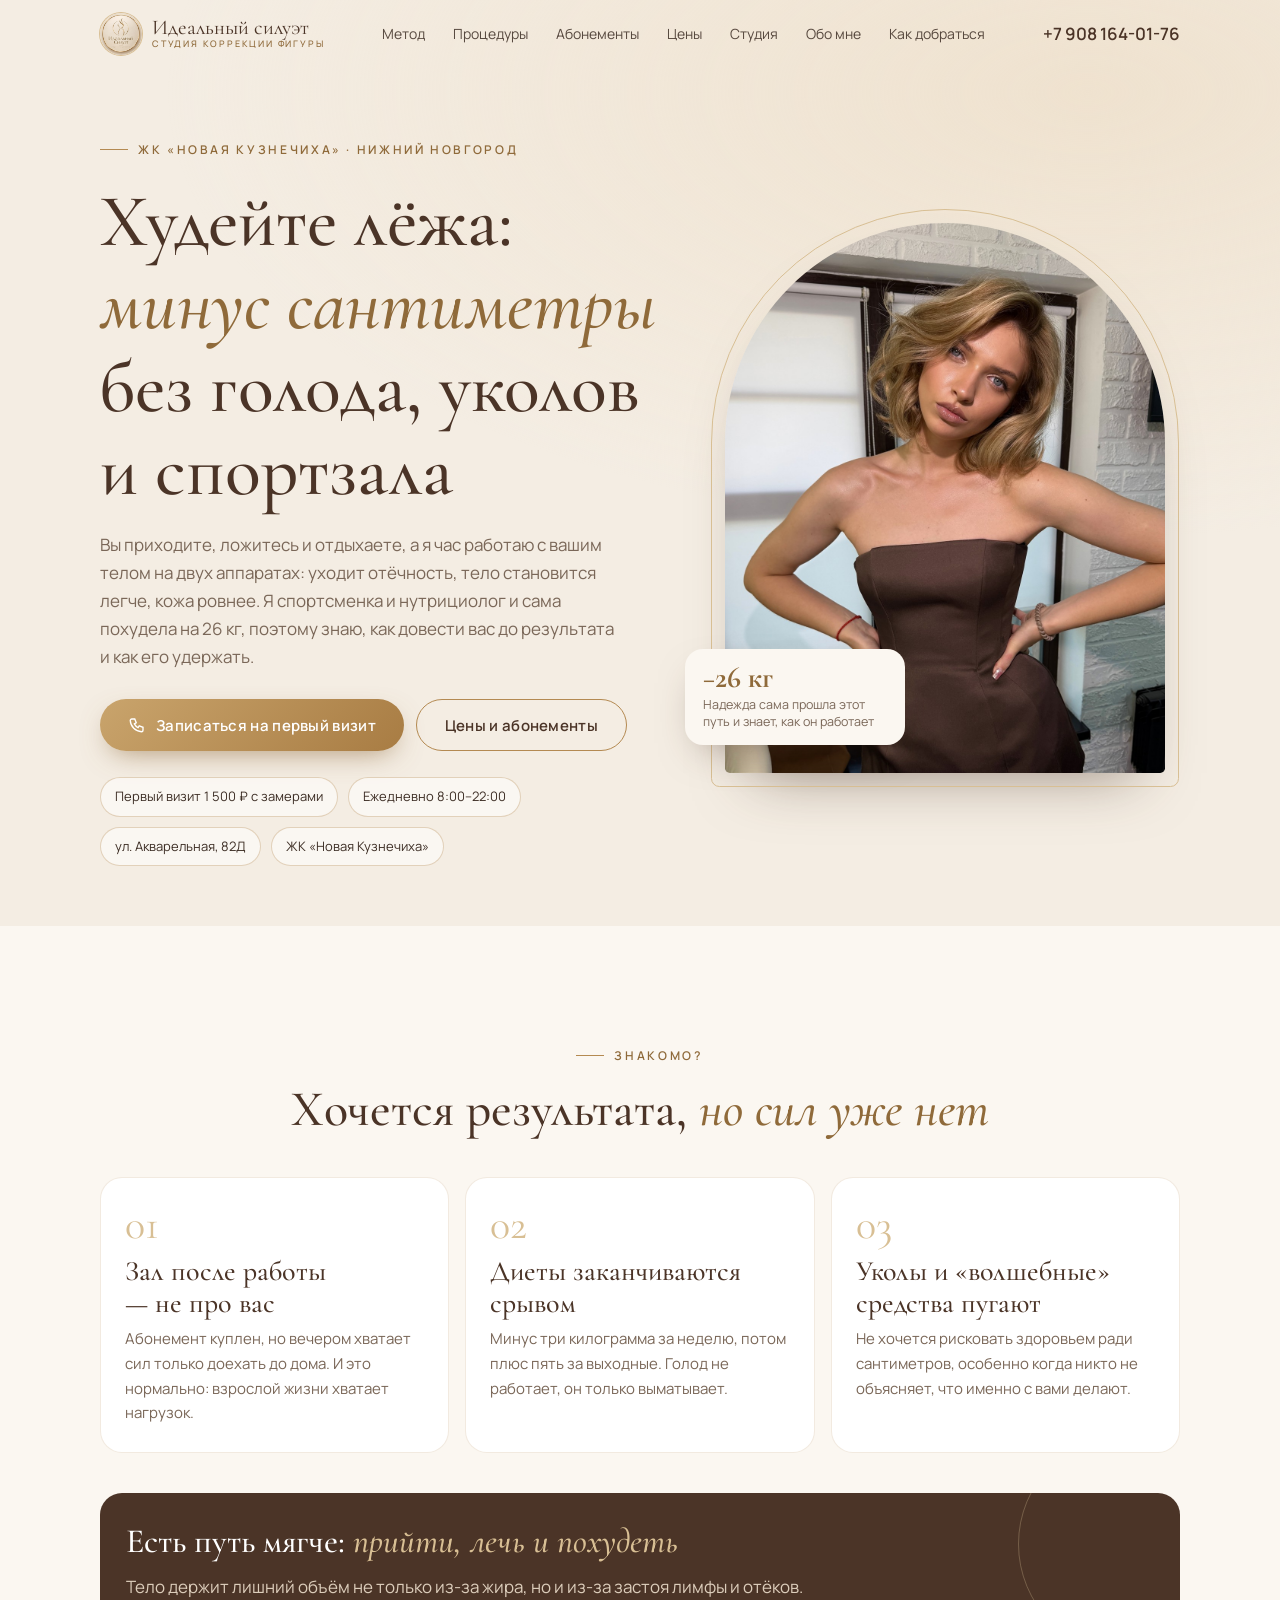
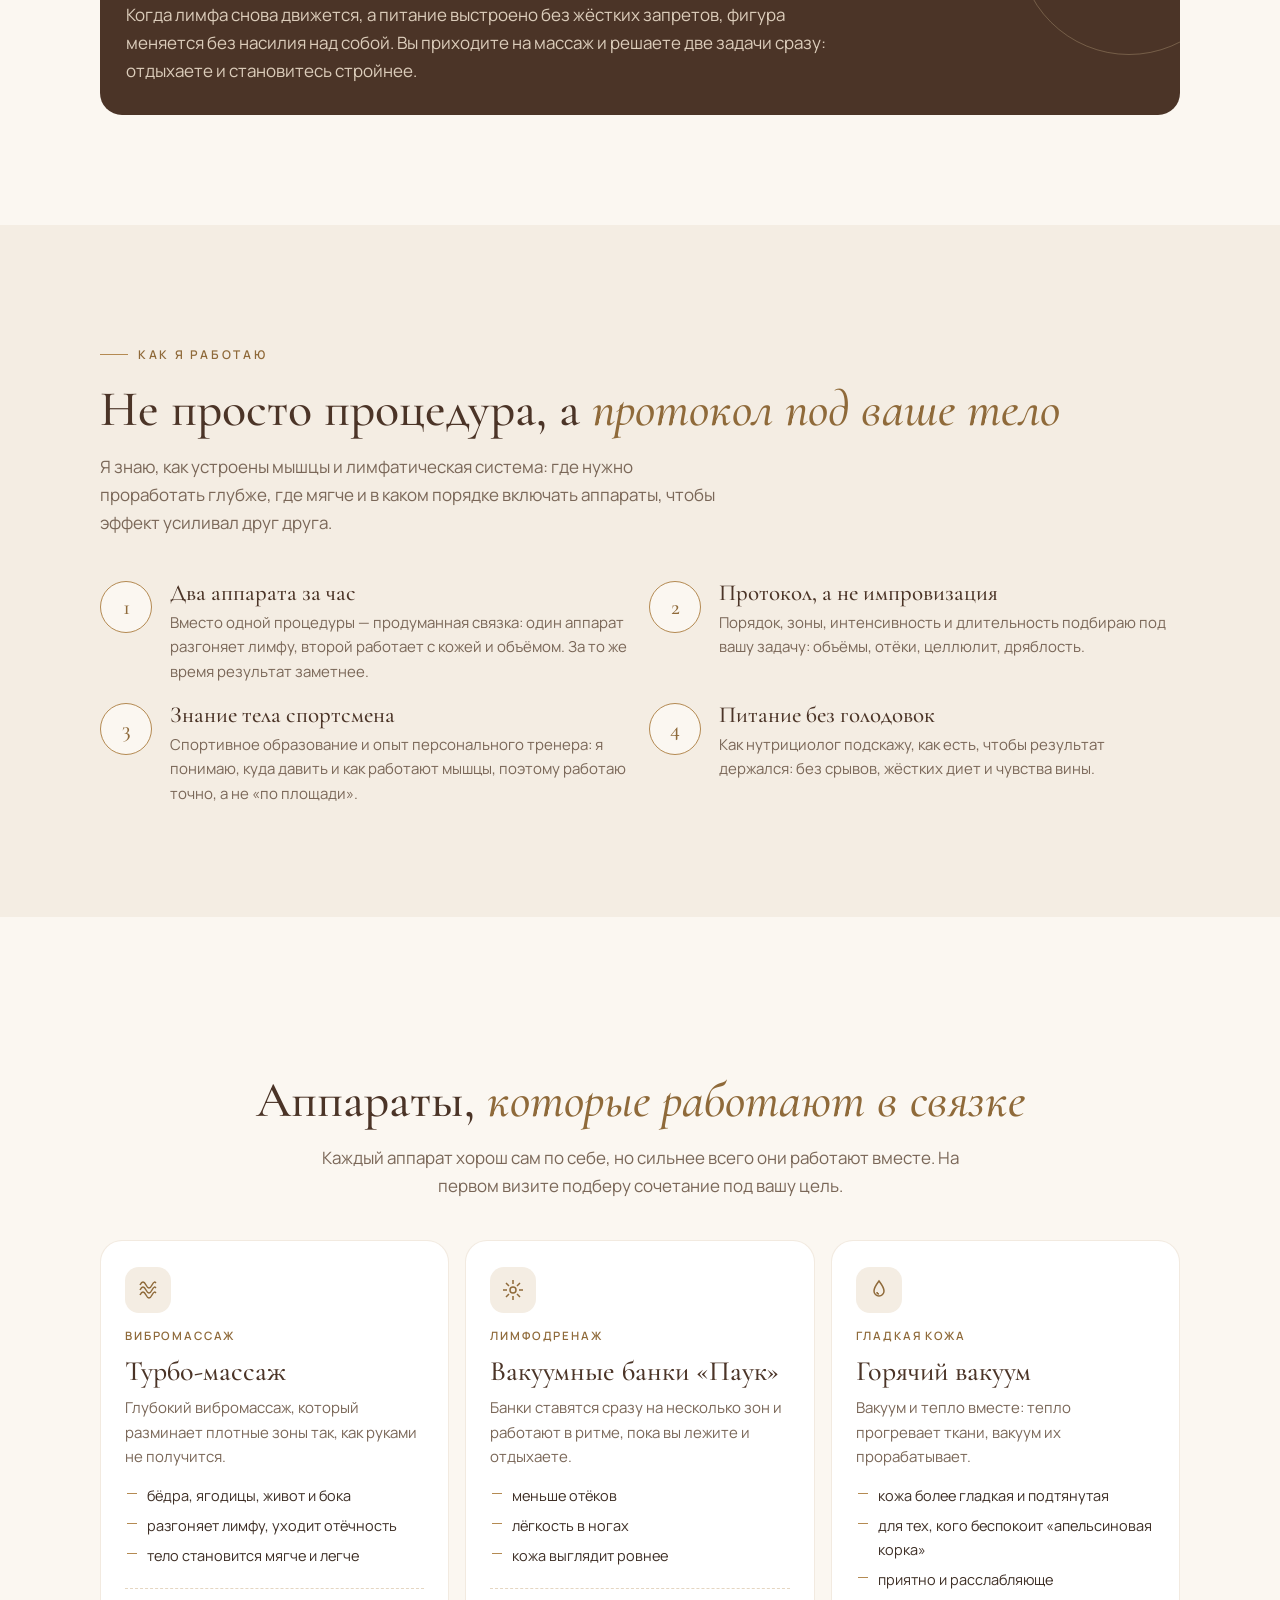
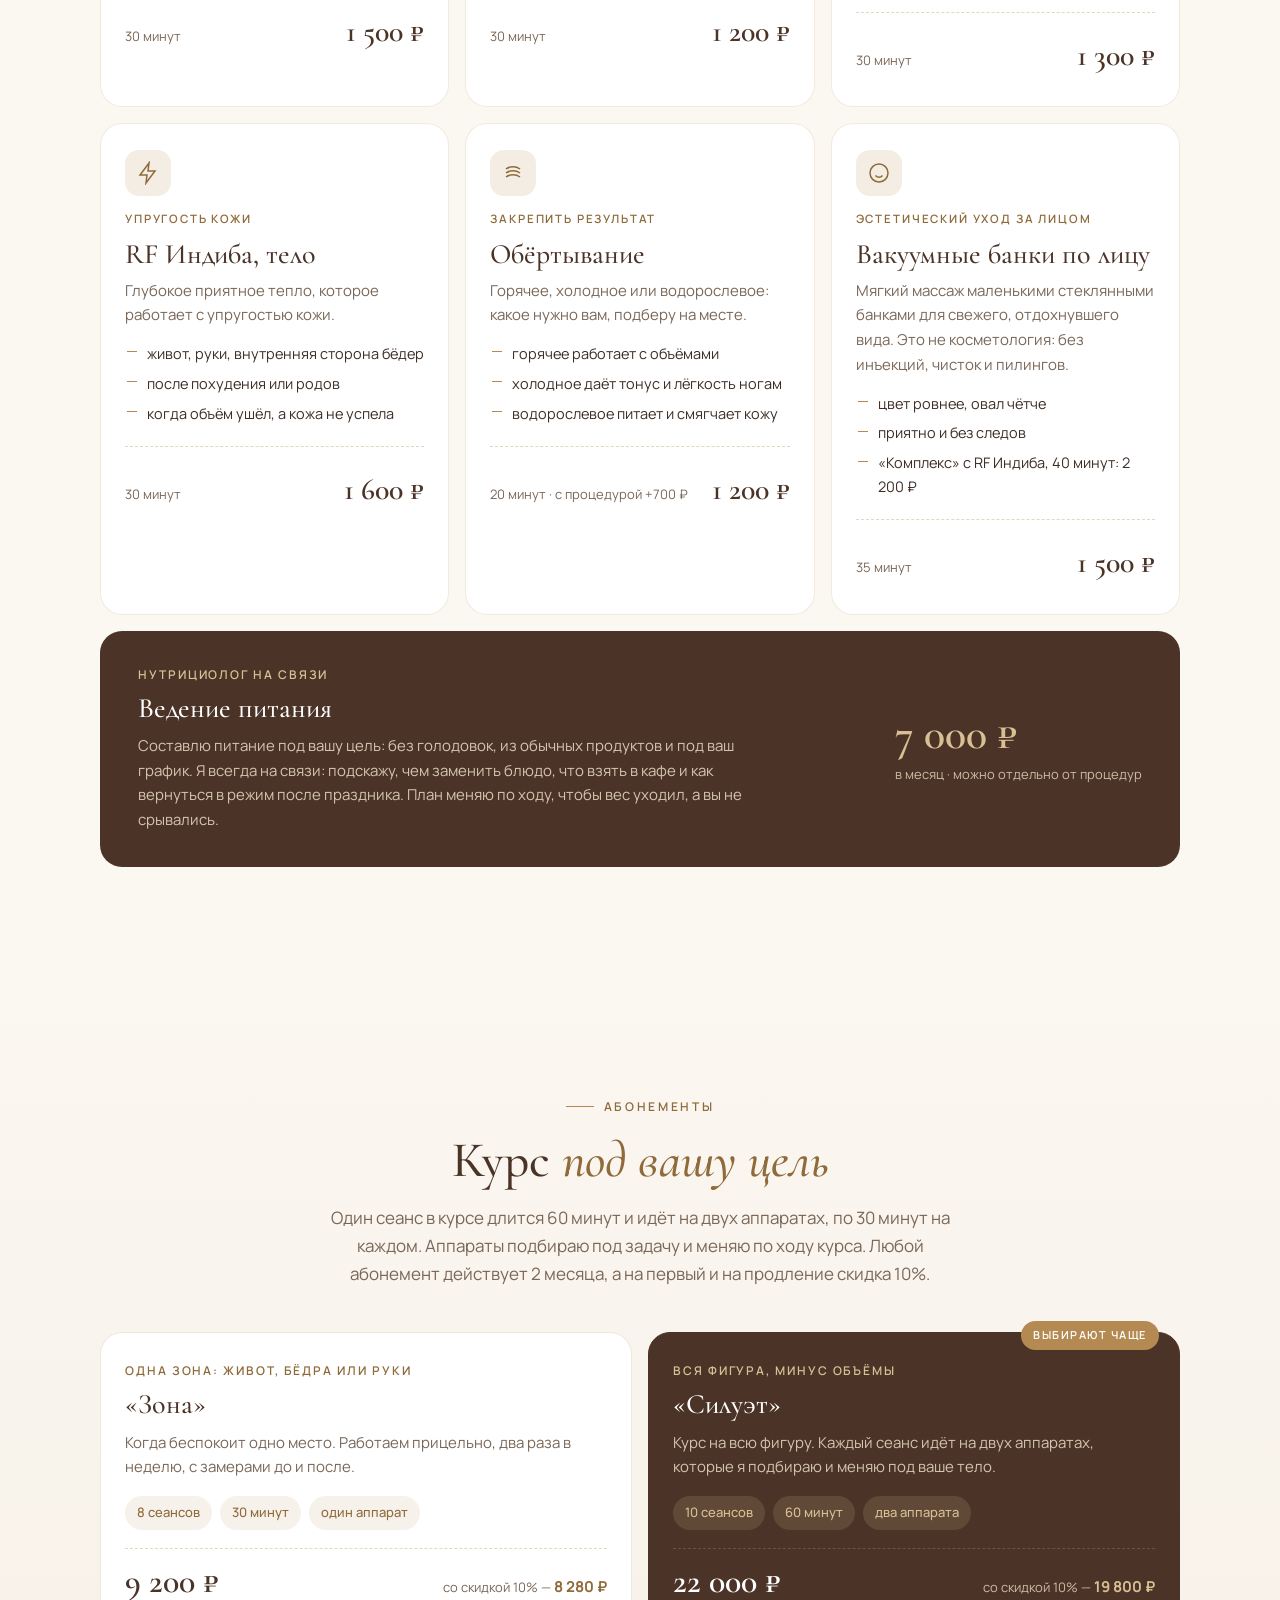
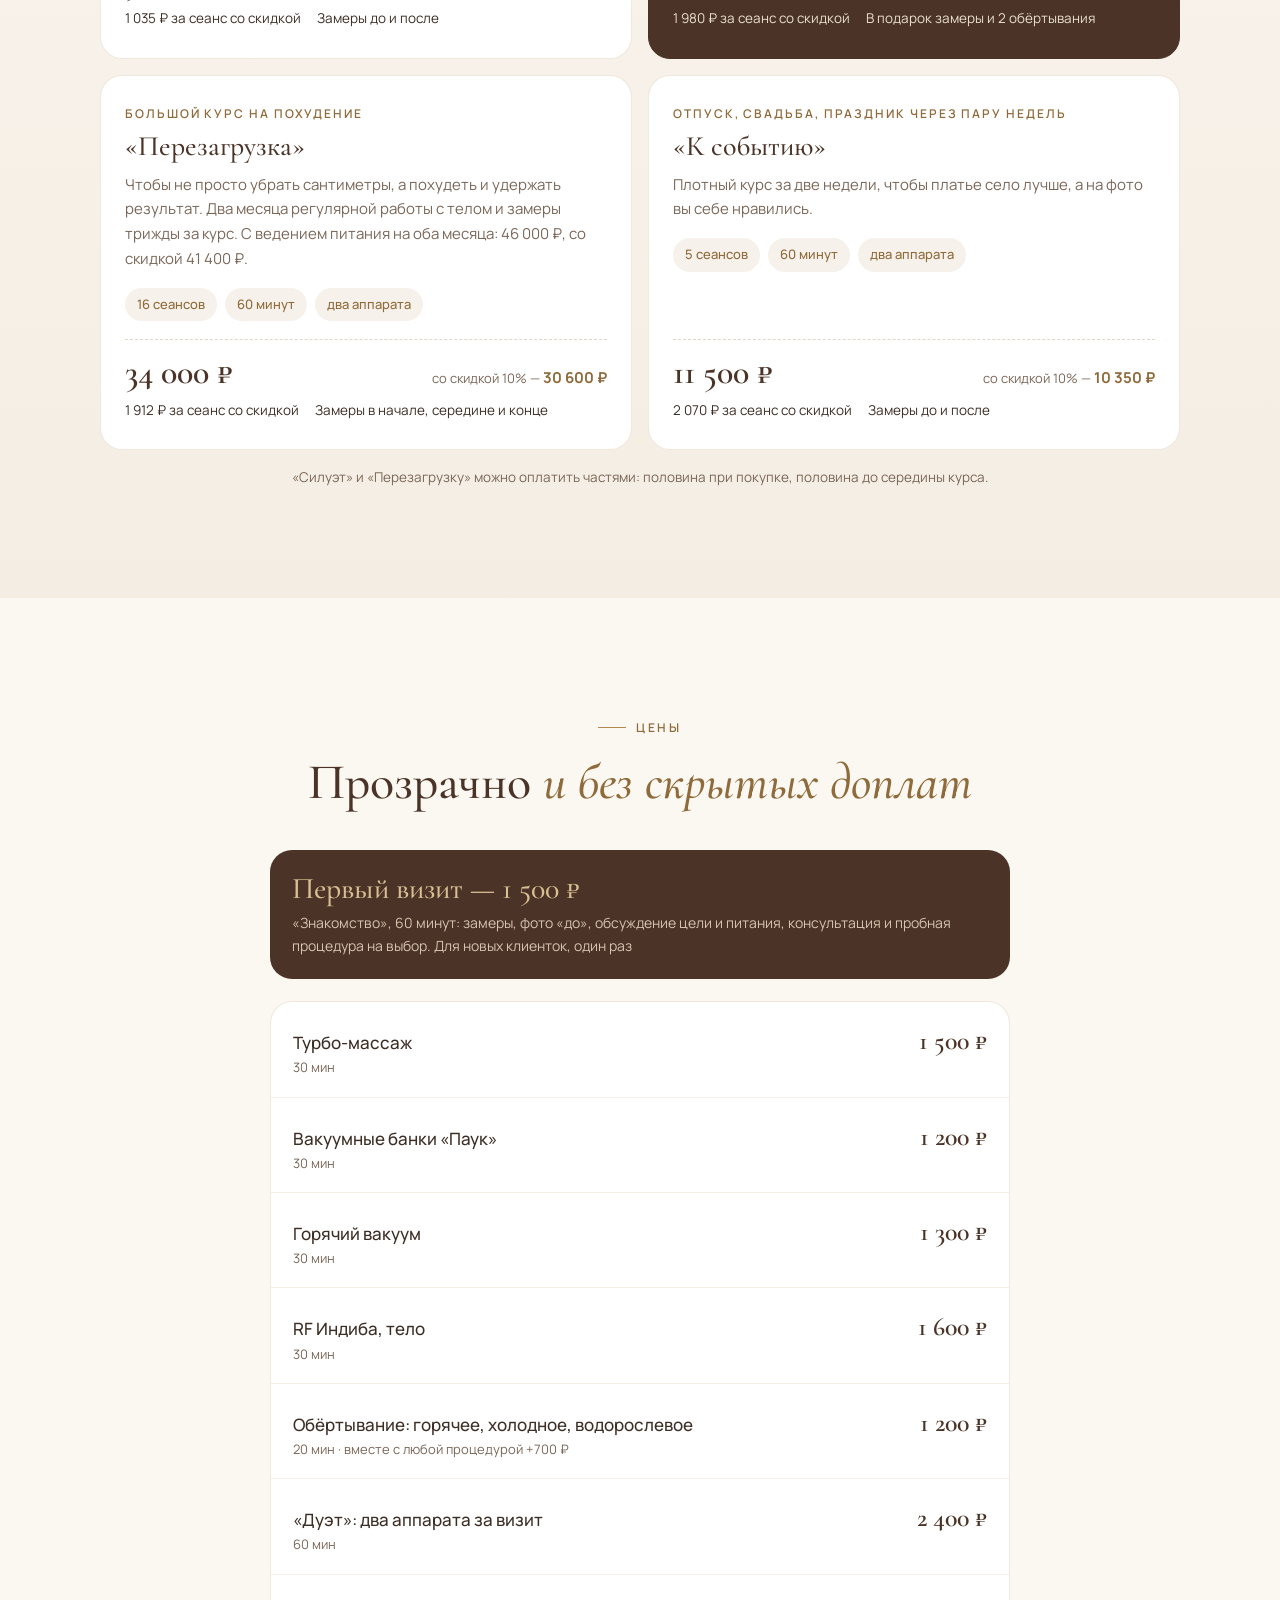
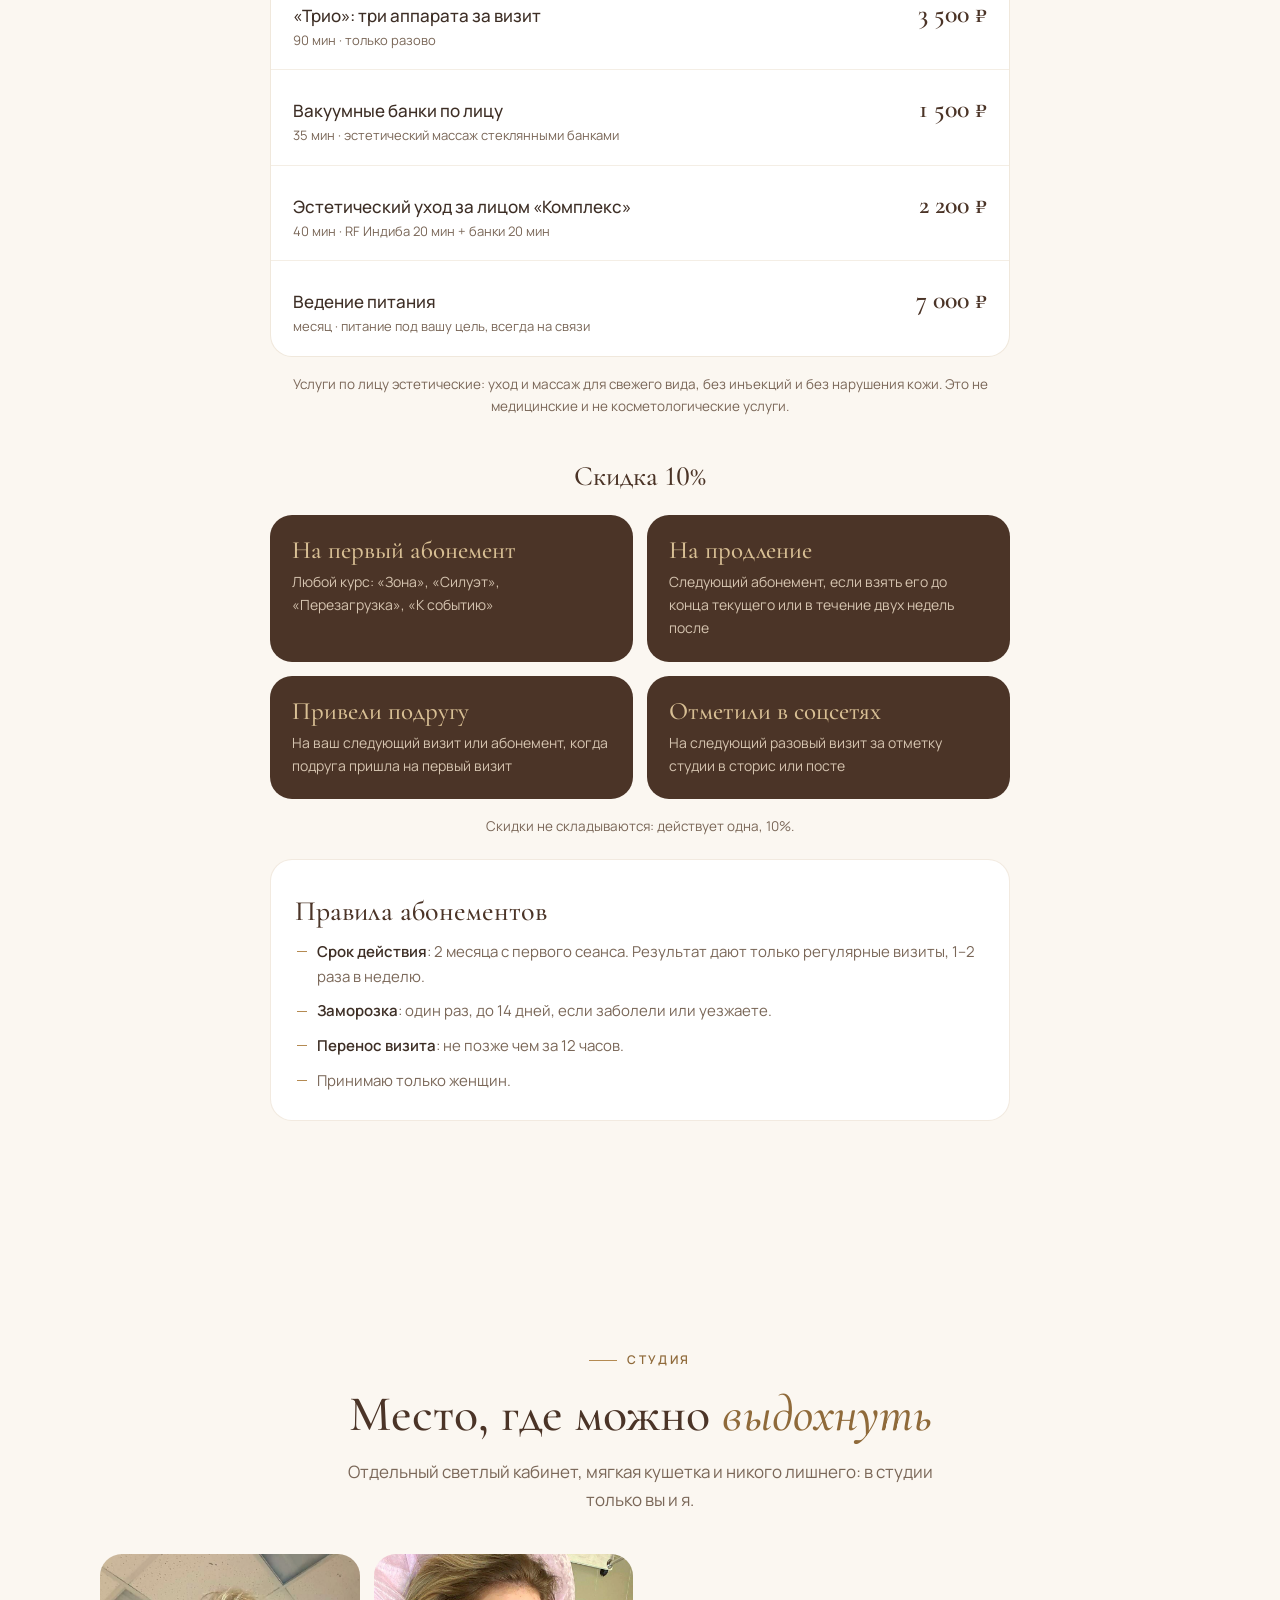
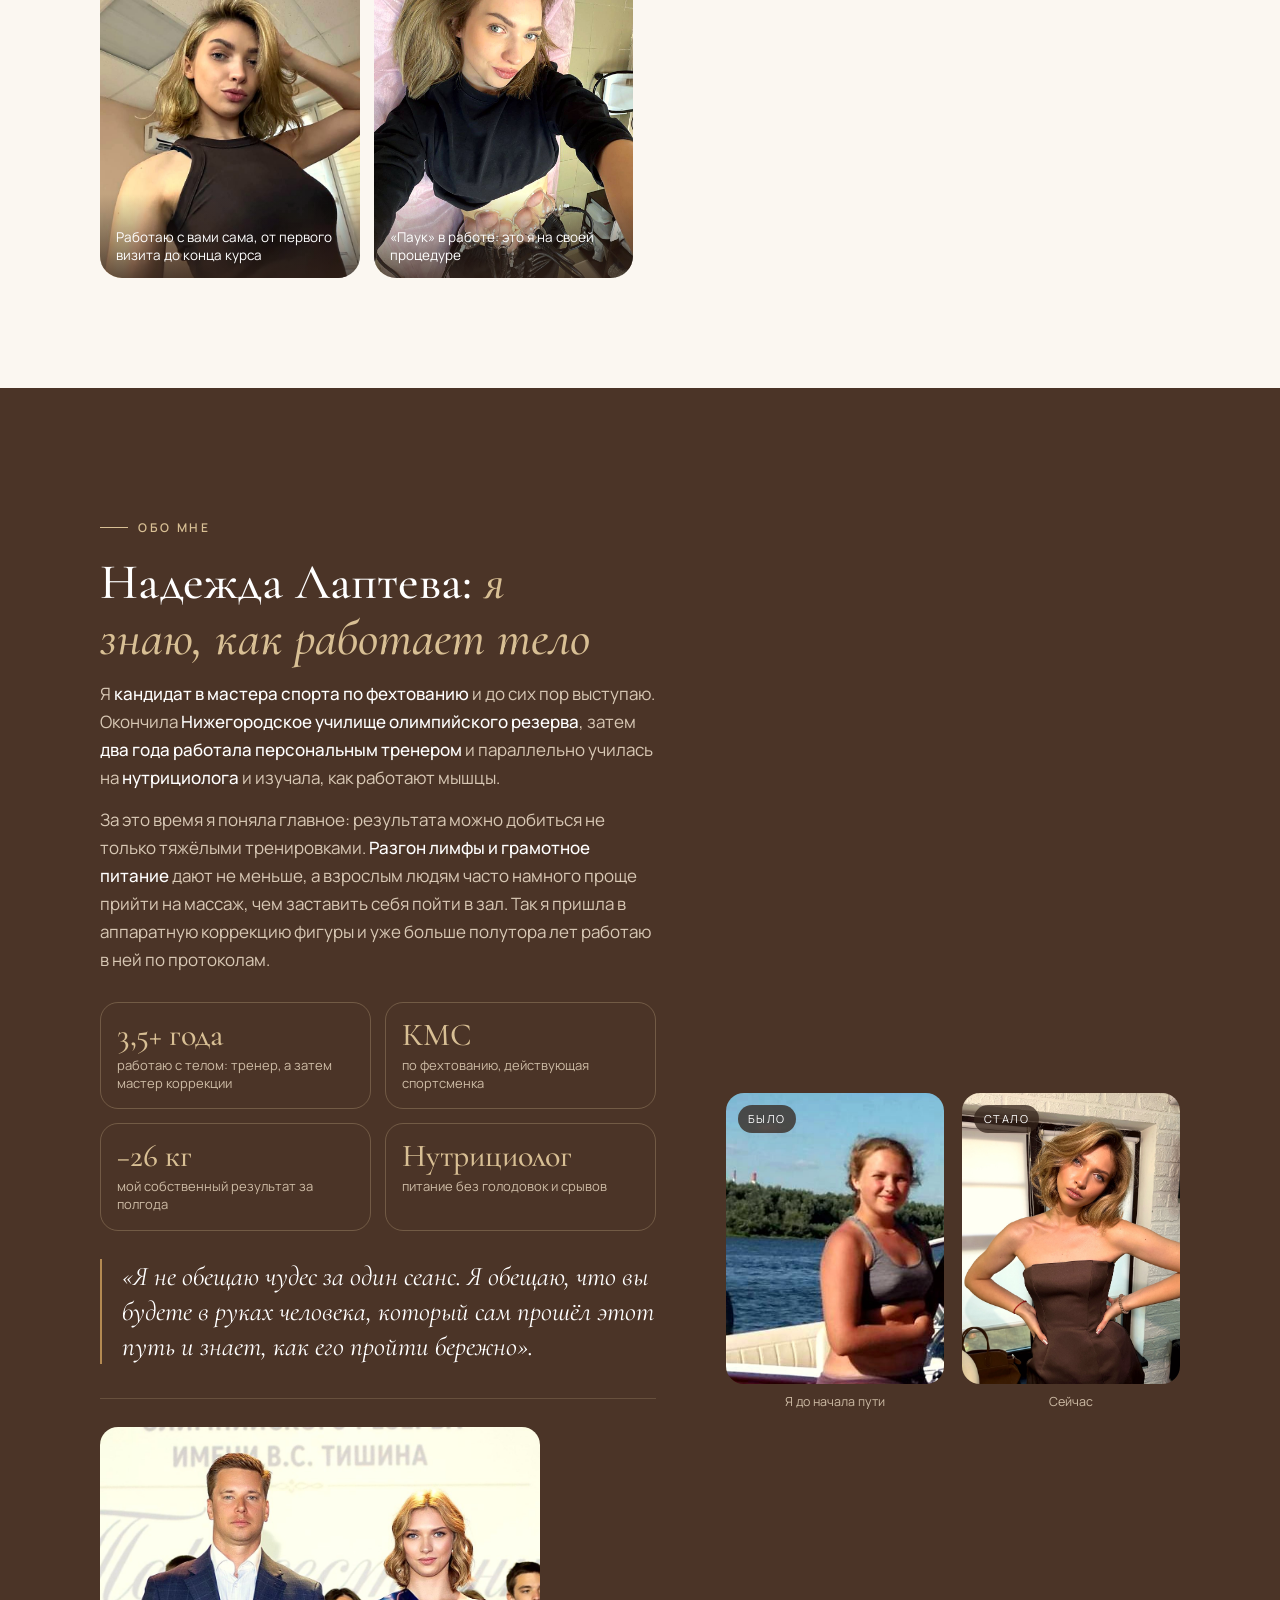
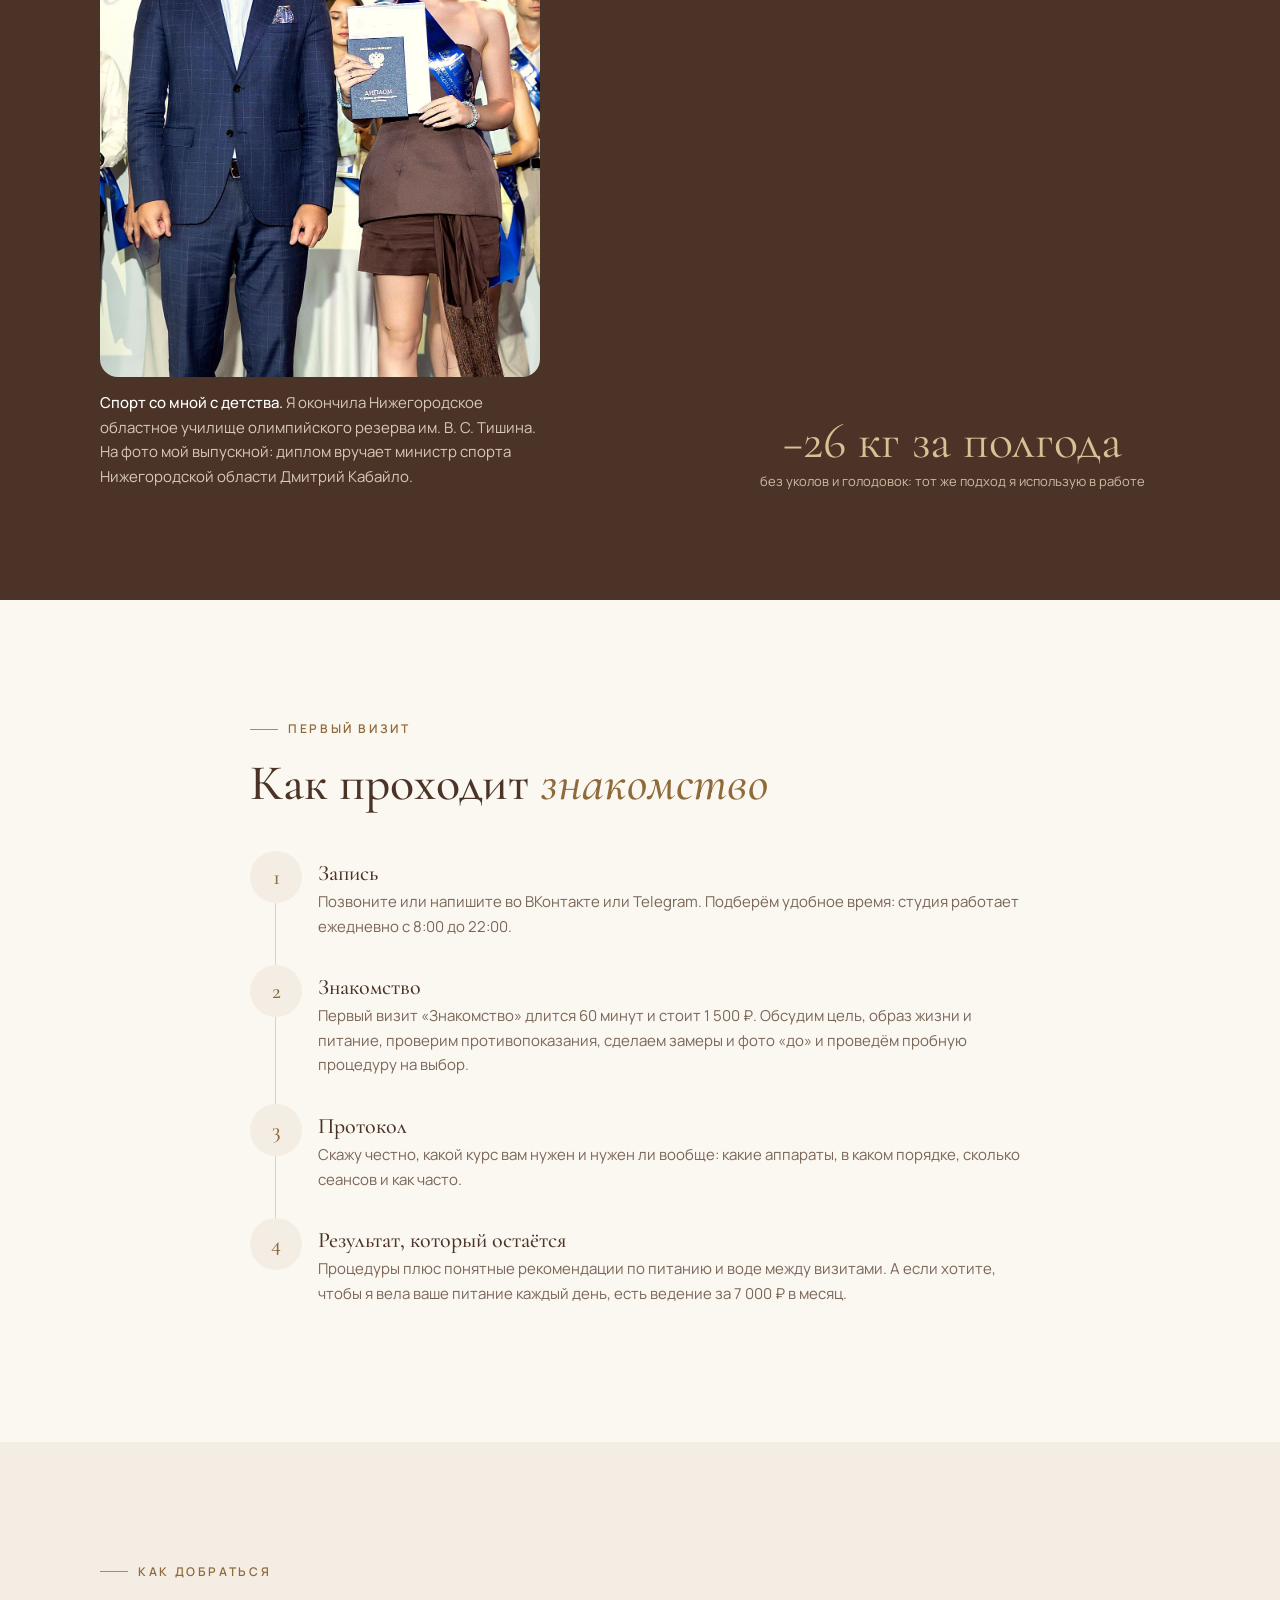
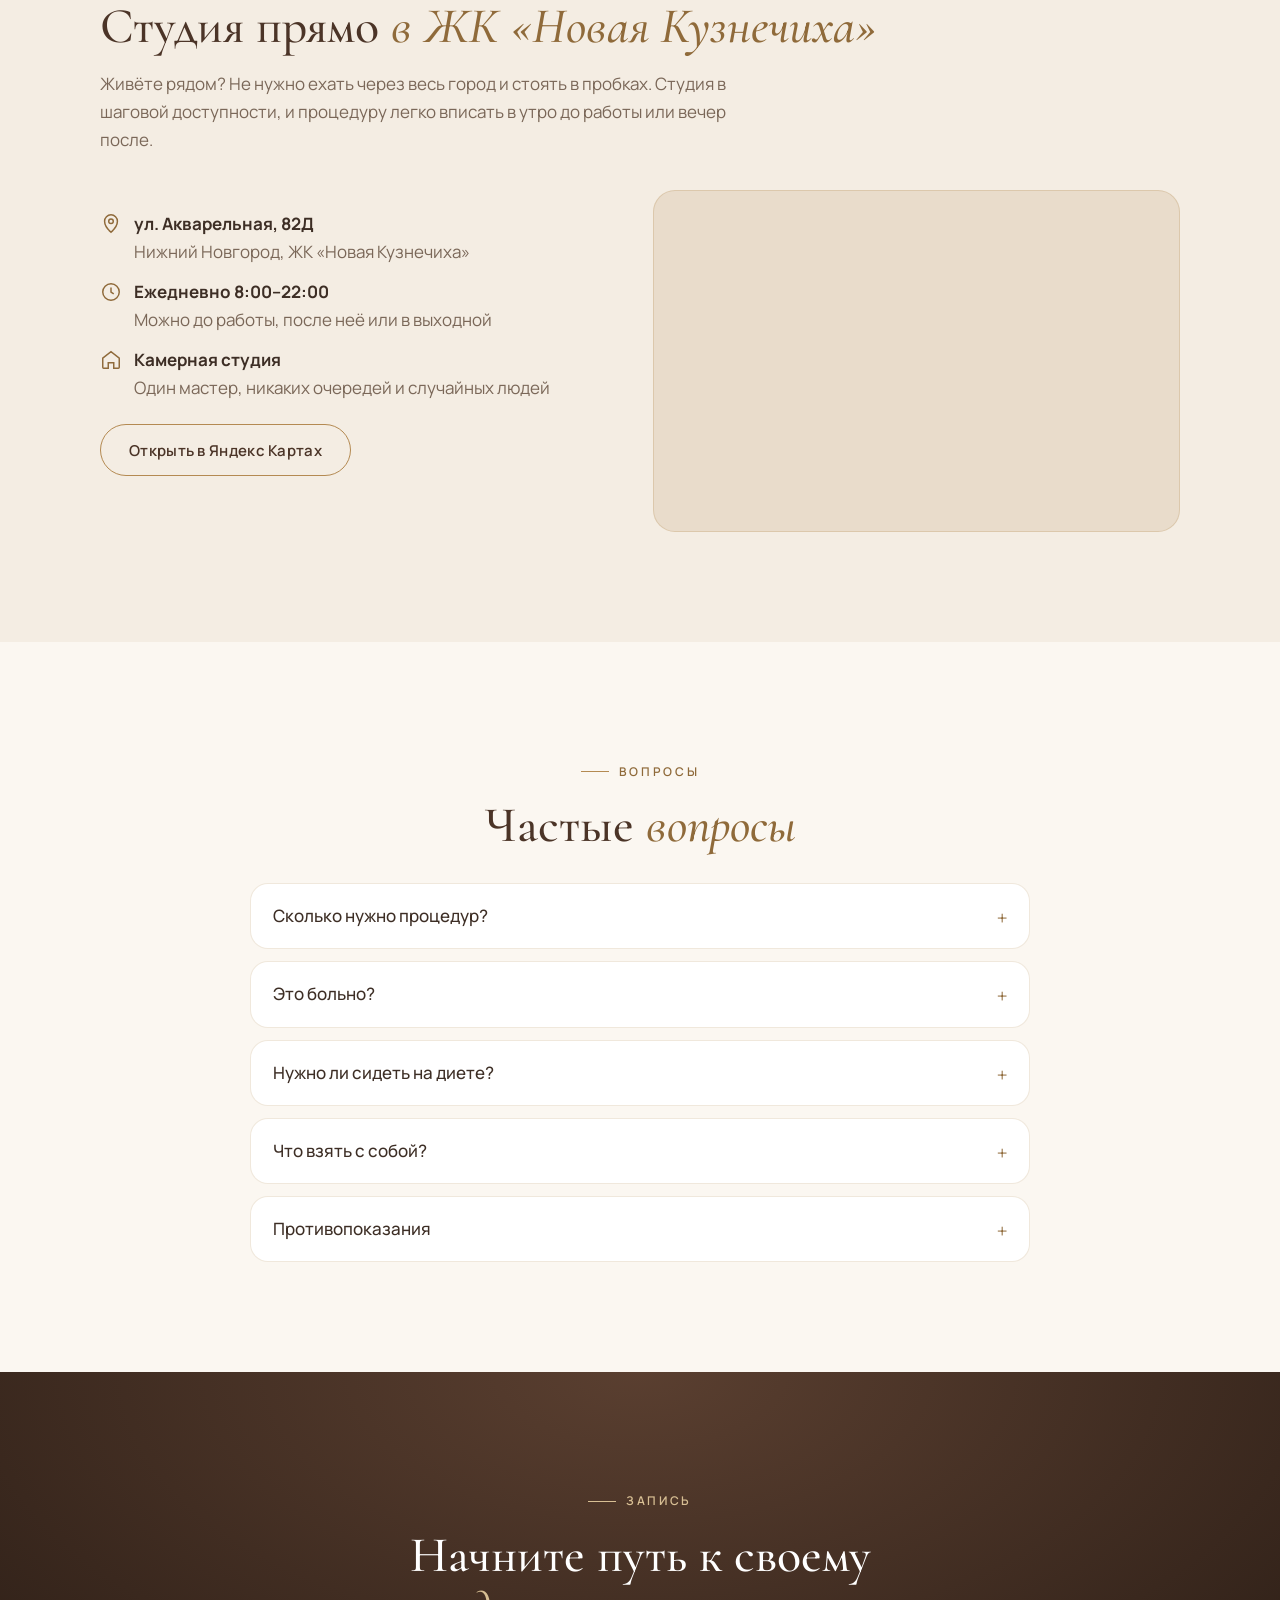
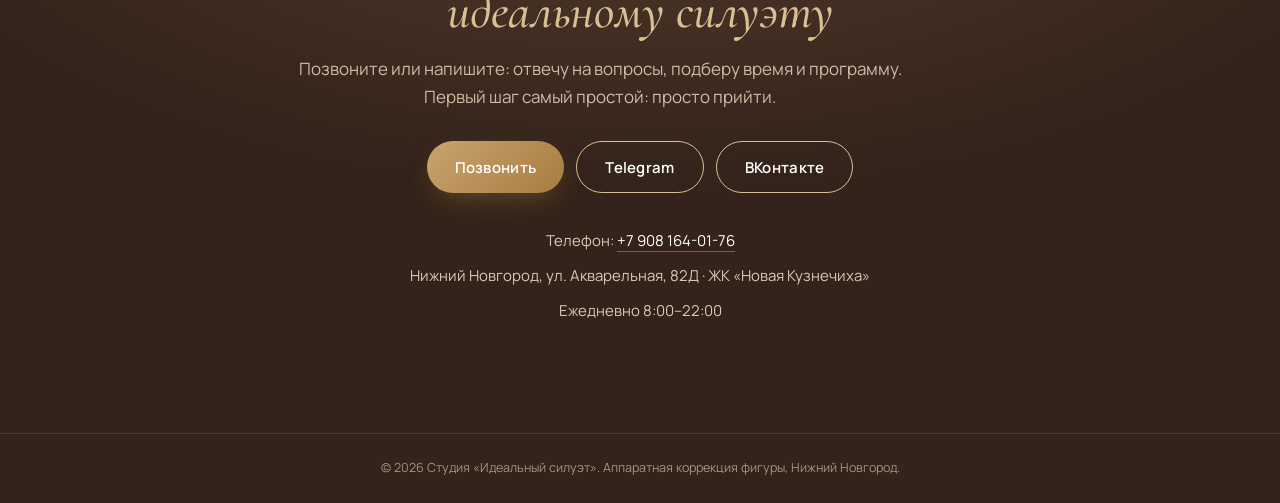
==== commit 373663c7: "Абонементы: Зона 9200, К событию 11500" ====
--- a/index.html
+++ b/index.html
@@ -403,8 +403,8 @@
     <div class="cards c2" style="margin-top:44px">
       <div class="cx rv"><div class="for">Одна зона: живот, бёдра или руки</div><h3>«Зона»</h3><p>Когда беспокоит одно место. Работаем прицельно, два раза в неделю, с замерами до и после.</p>
         <div class="flow"><span>8 сеансов</span><span>30&nbsp;минут</span><span>один аппарат</span></div>
-        <div class="cxp"><b>9 600 ₽</b><span>со скидкой 10% — <strong>8 640 ₽</strong></span></div>
-        <div class="abon"><span>1 080 ₽ за сеанс со скидкой</span><span>Замеры до и после</span></div></div>
+        <div class="cxp"><b>9 200 ₽</b><span>со скидкой 10% — <strong>8 280 ₽</strong></span></div>
+        <div class="abon"><span>1 035 ₽ за сеанс со скидкой</span><span>Замеры до и после</span></div></div>
       <div class="cx hit rv d1"><span class="lbl">Выбирают чаще</span><div class="for">Вся фигура, минус объёмы</div><h3>«Силуэт»</h3><p>Курс на всю фигуру. Каждый сеанс идёт на двух аппаратах, которые я подбираю и меняю под ваше тело.</p>
         <div class="flow"><span>10 сеансов</span><span>60&nbsp;минут</span><span>два аппарата</span></div>
         <div class="cxp"><b>22 000 ₽</b><span>со скидкой 10% — <strong>19 800 ₽</strong></span></div>
@@ -415,8 +415,8 @@
         <div class="abon"><span>1 912 ₽ за сеанс со скидкой</span><span>Замеры в начале, середине и конце</span></div></div>
       <div class="cx rv d1"><div class="for">Отпуск, свадьба, праздник через пару недель</div><h3>«К событию»</h3><p>Плотный курс за две недели, чтобы платье село лучше, а на фото вы себе нравились.</p>
         <div class="flow"><span>5 сеансов</span><span>60&nbsp;минут</span><span>два аппарата</span></div>
-        <div class="cxp"><b>11 000 ₽</b><span>со скидкой 10% — <strong>9 900 ₽</strong></span></div>
-        <div class="abon"><span>1 980 ₽ за сеанс со скидкой</span><span>Замеры до и после</span></div></div>
+        <div class="cxp"><b>11 500 ₽</b><span>со скидкой 10% — <strong>10 350 ₽</strong></span></div>
+        <div class="abon"><span>2 070 ₽ за сеанс со скидкой</span><span>Замеры до и после</span></div></div>
     </div>
     <p class="note center rv">«Силуэт» и «Перезагрузку» можно оплатить частями: половина при покупке, половина до середины курса.</p>
   </div>
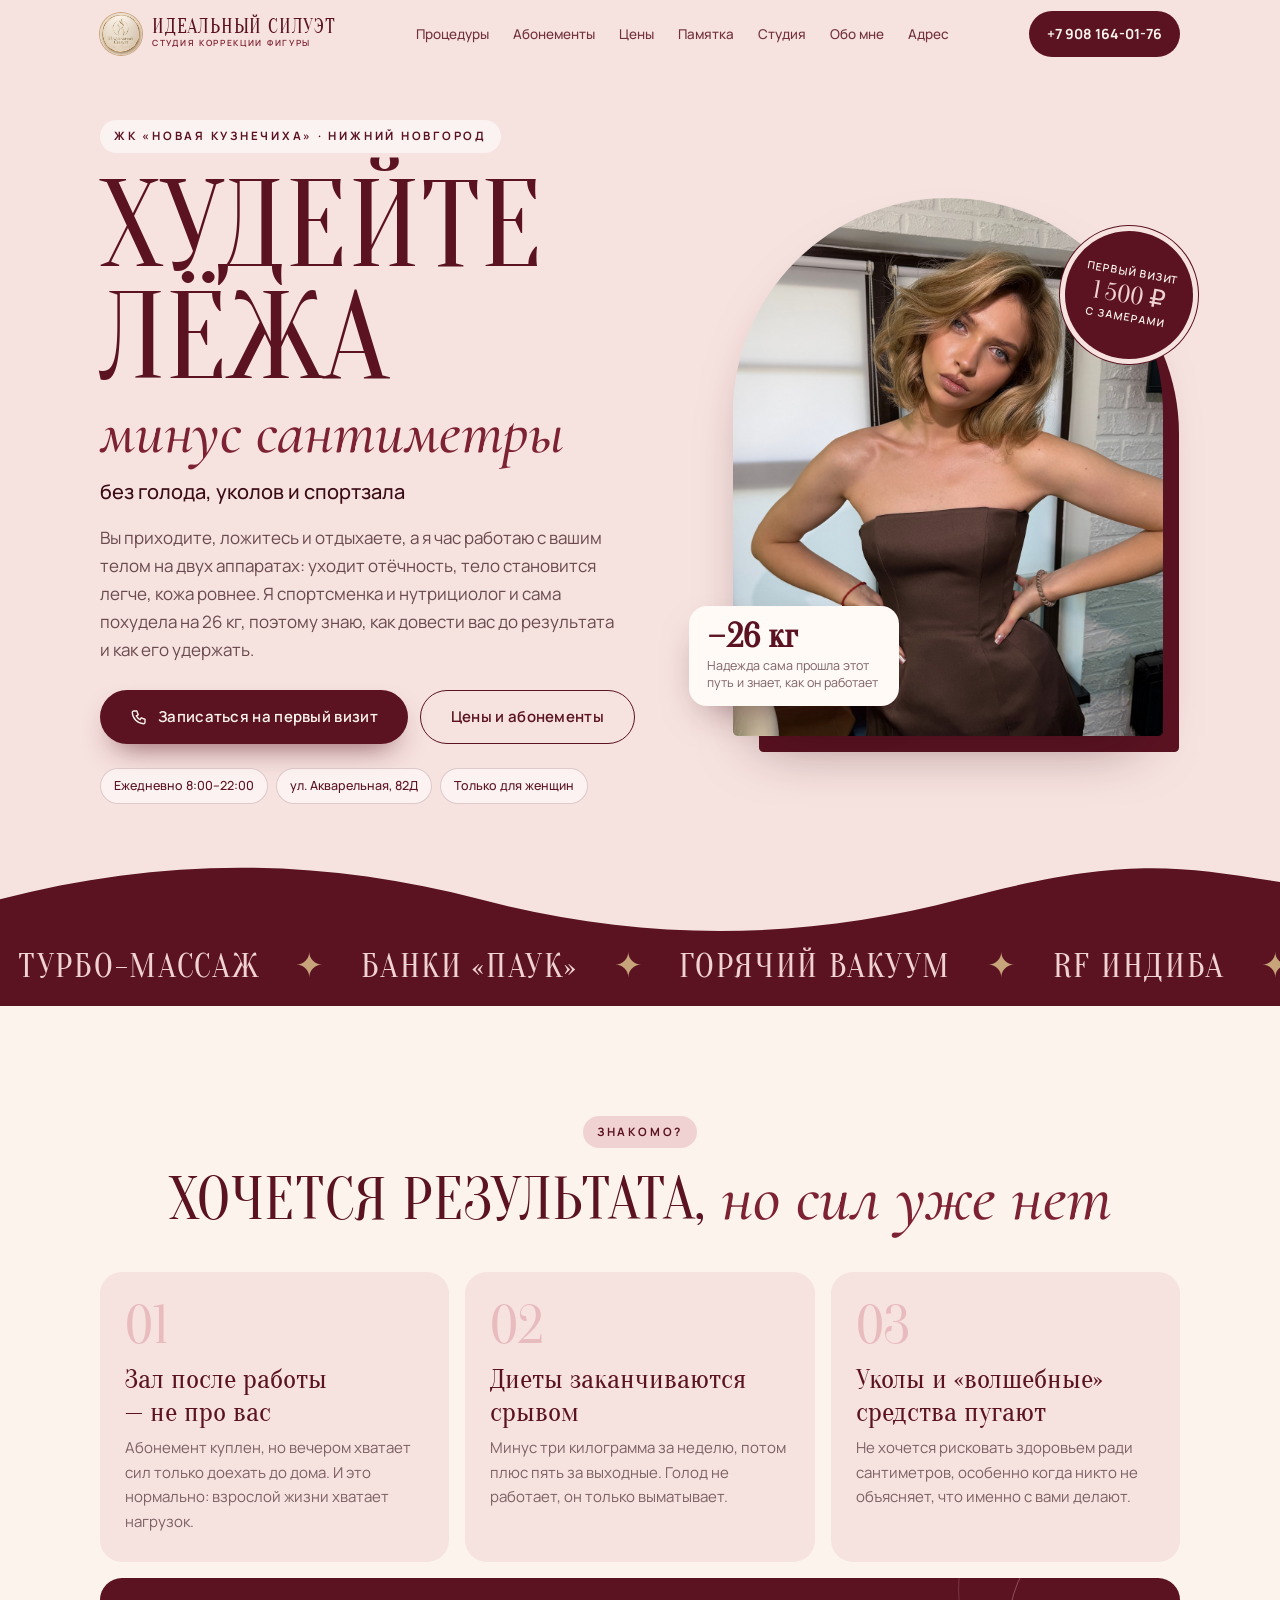
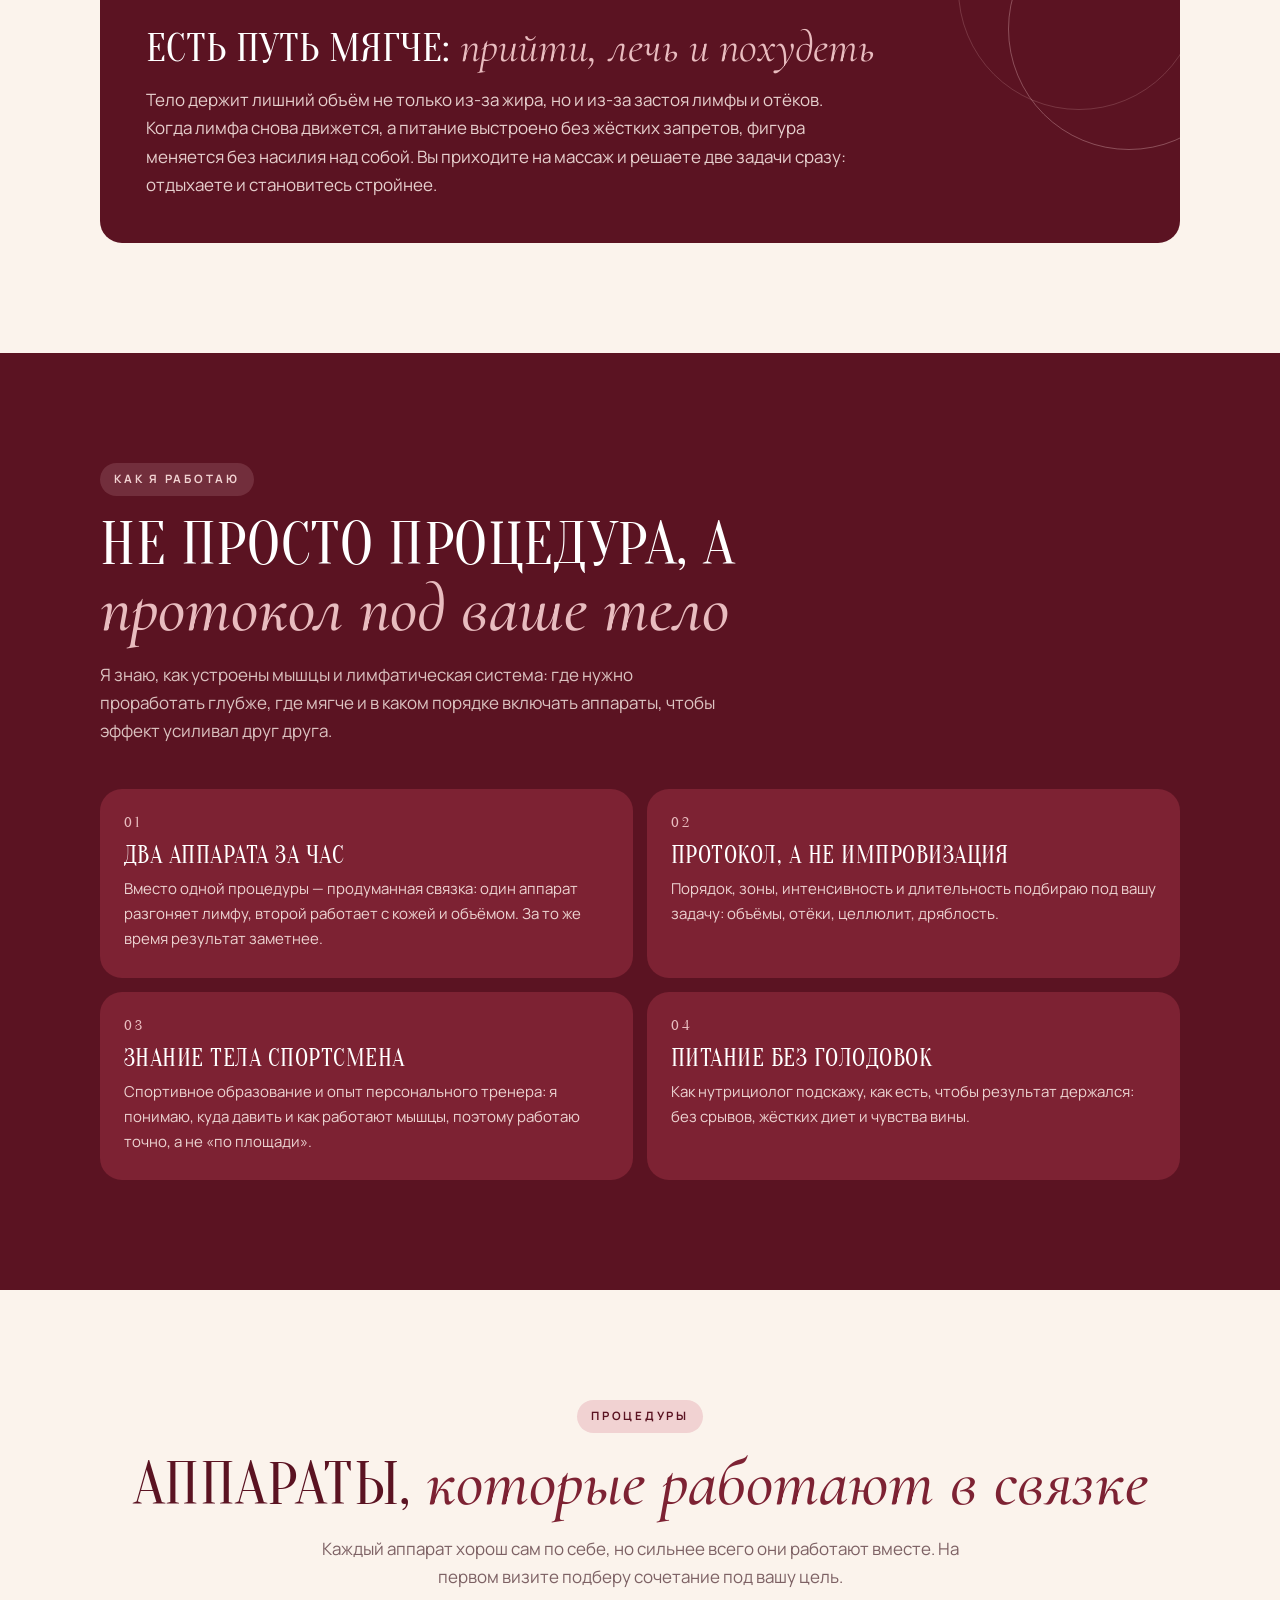
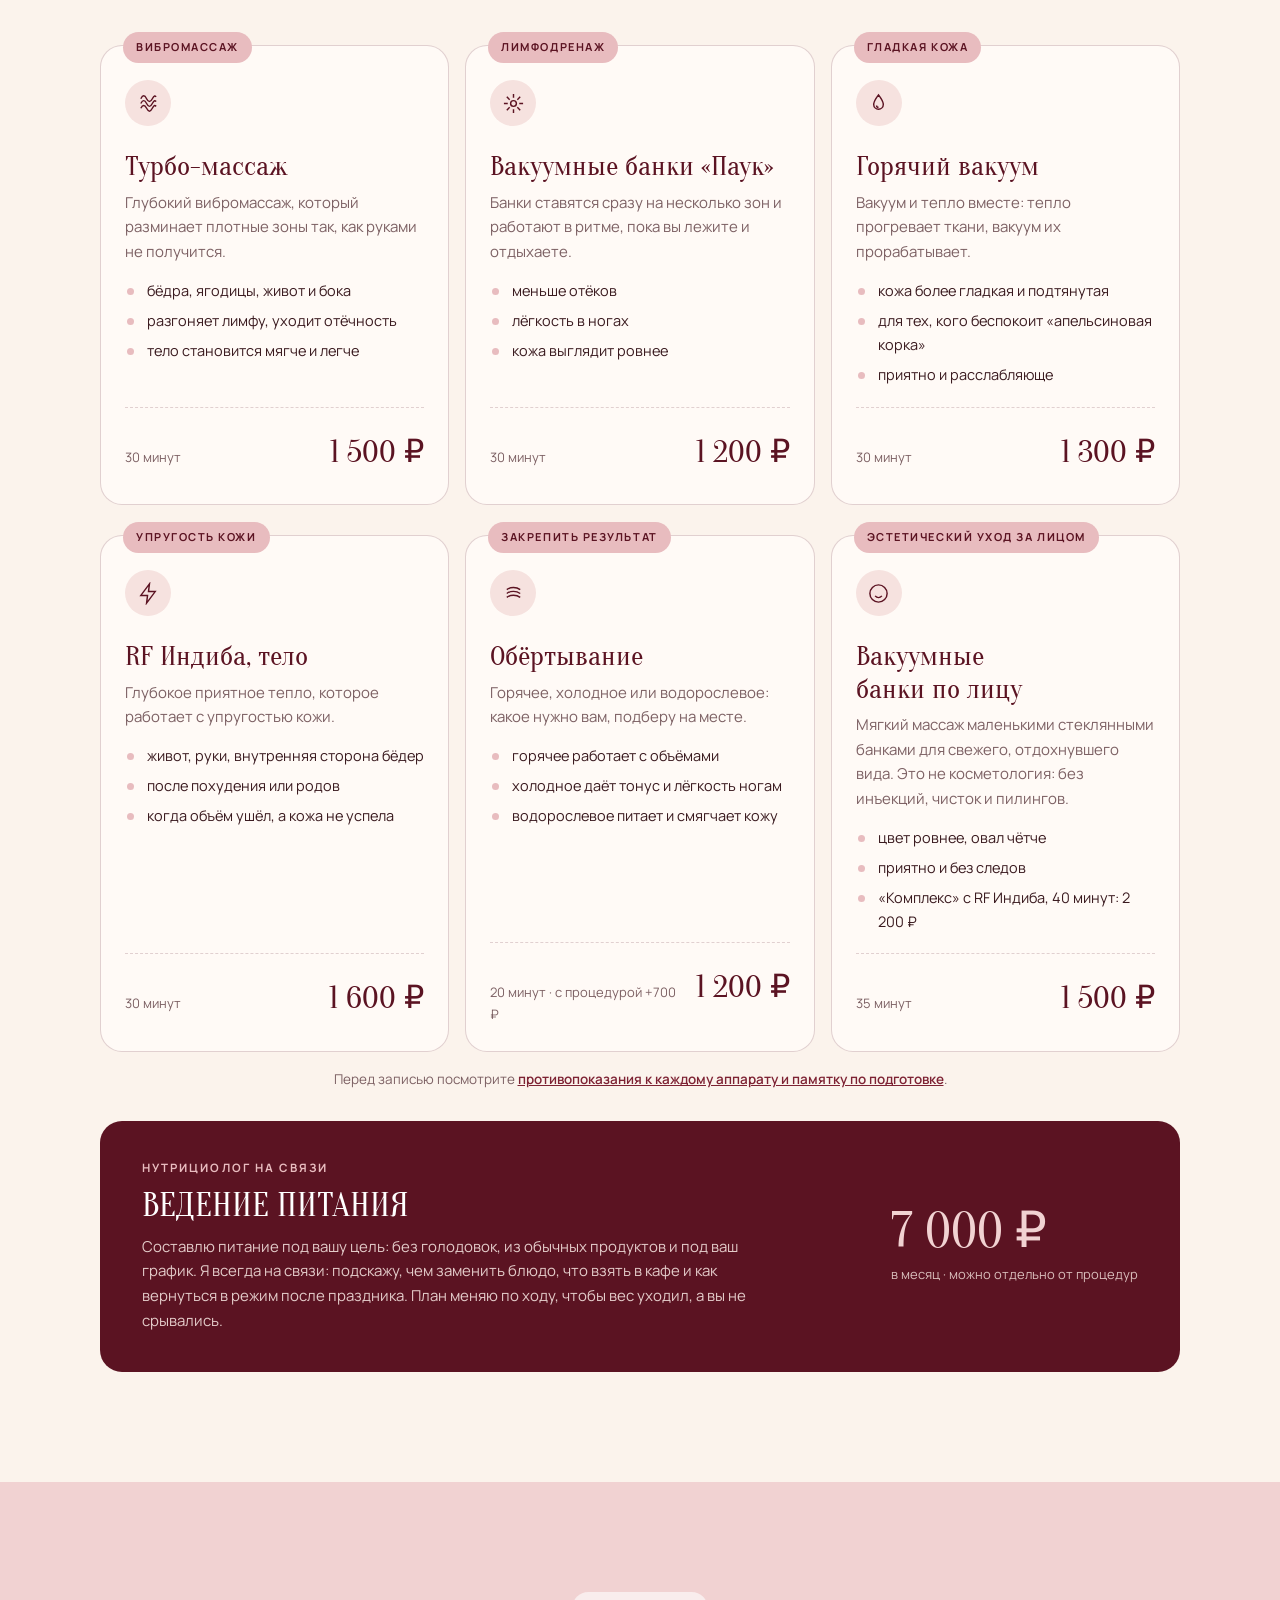
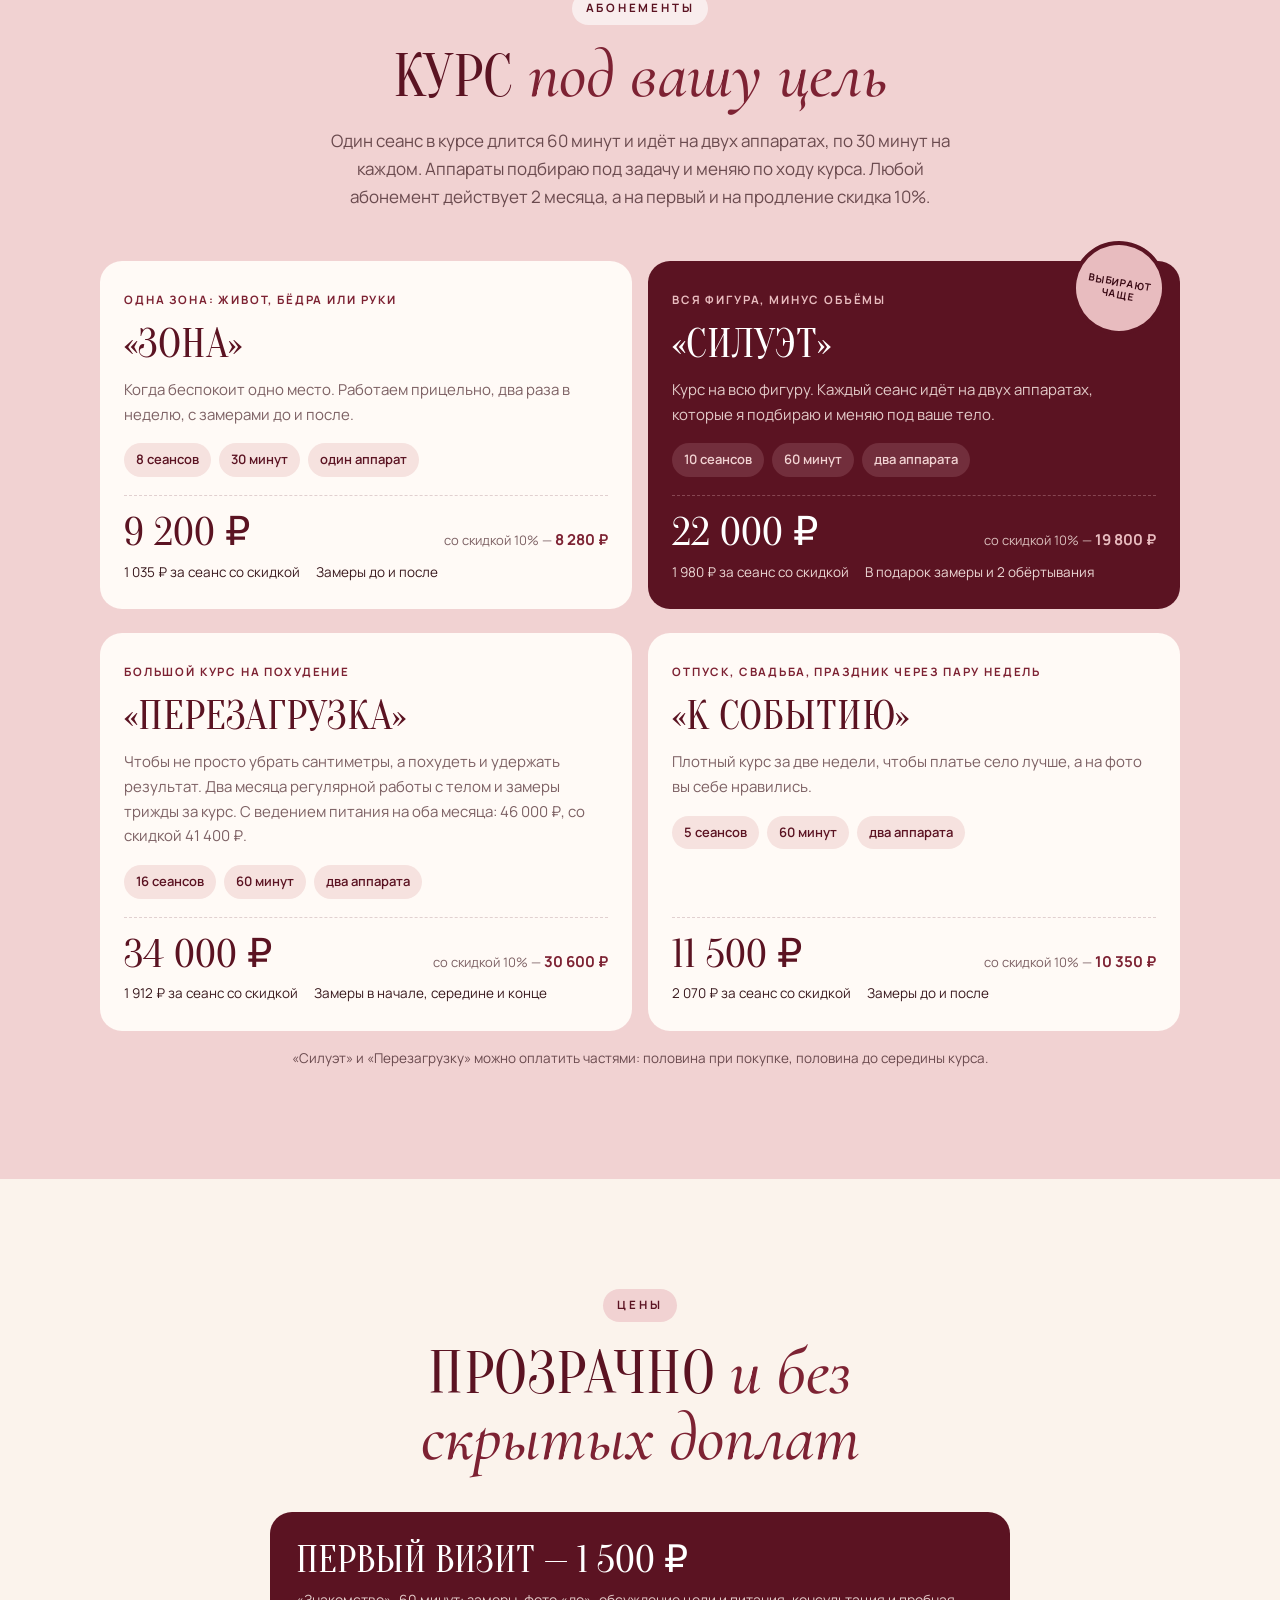
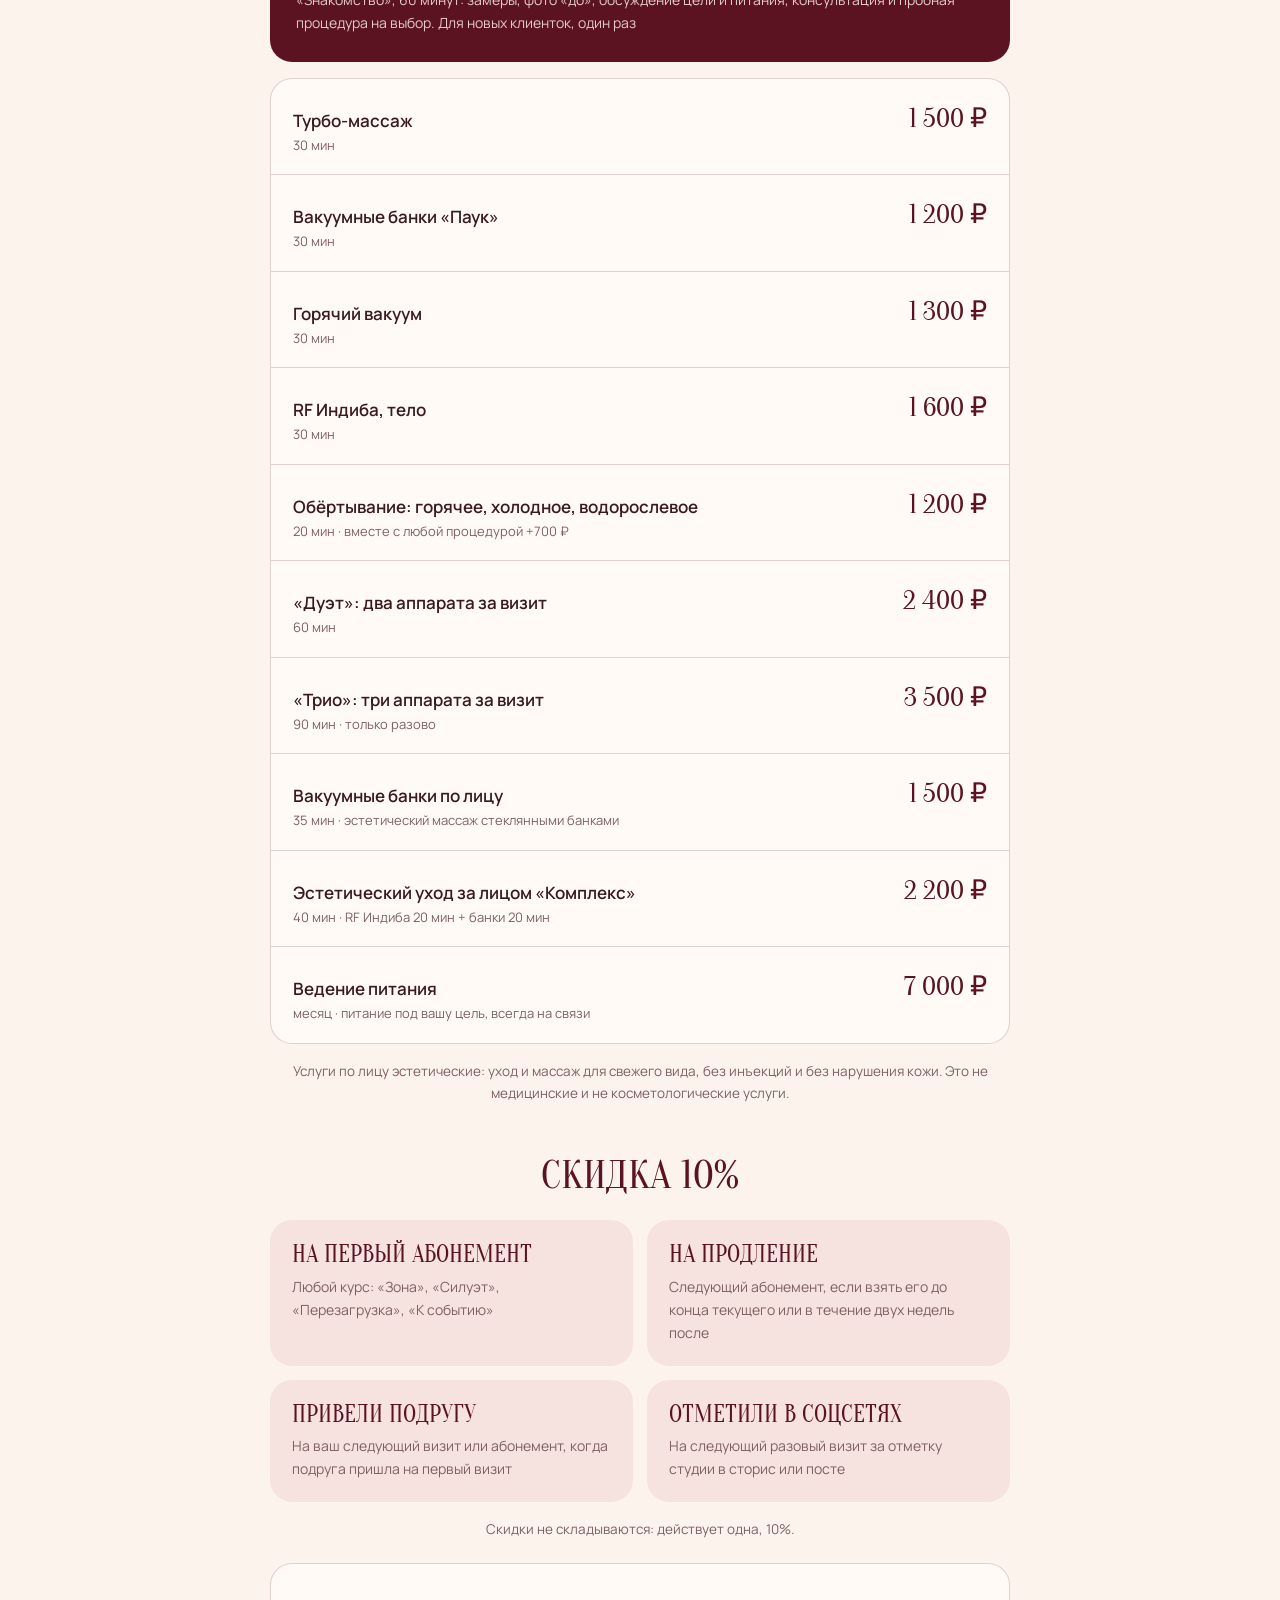
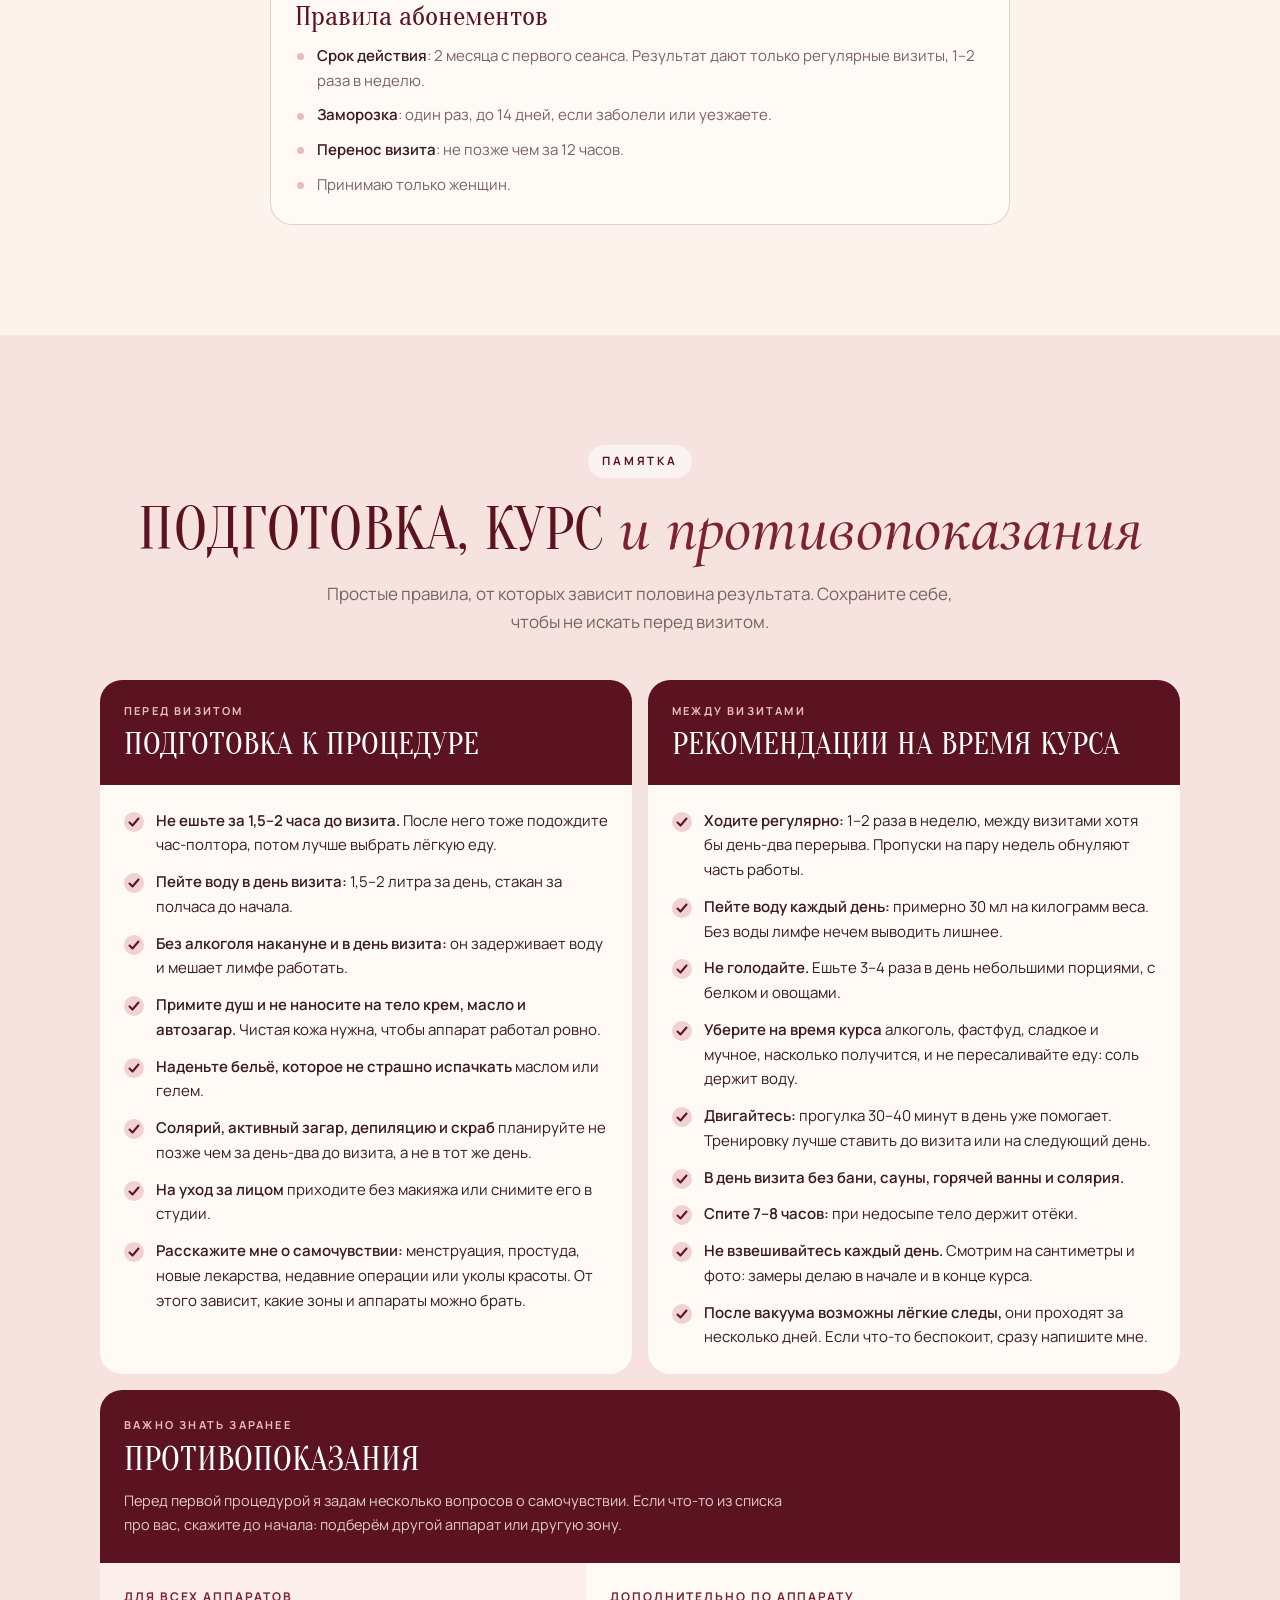
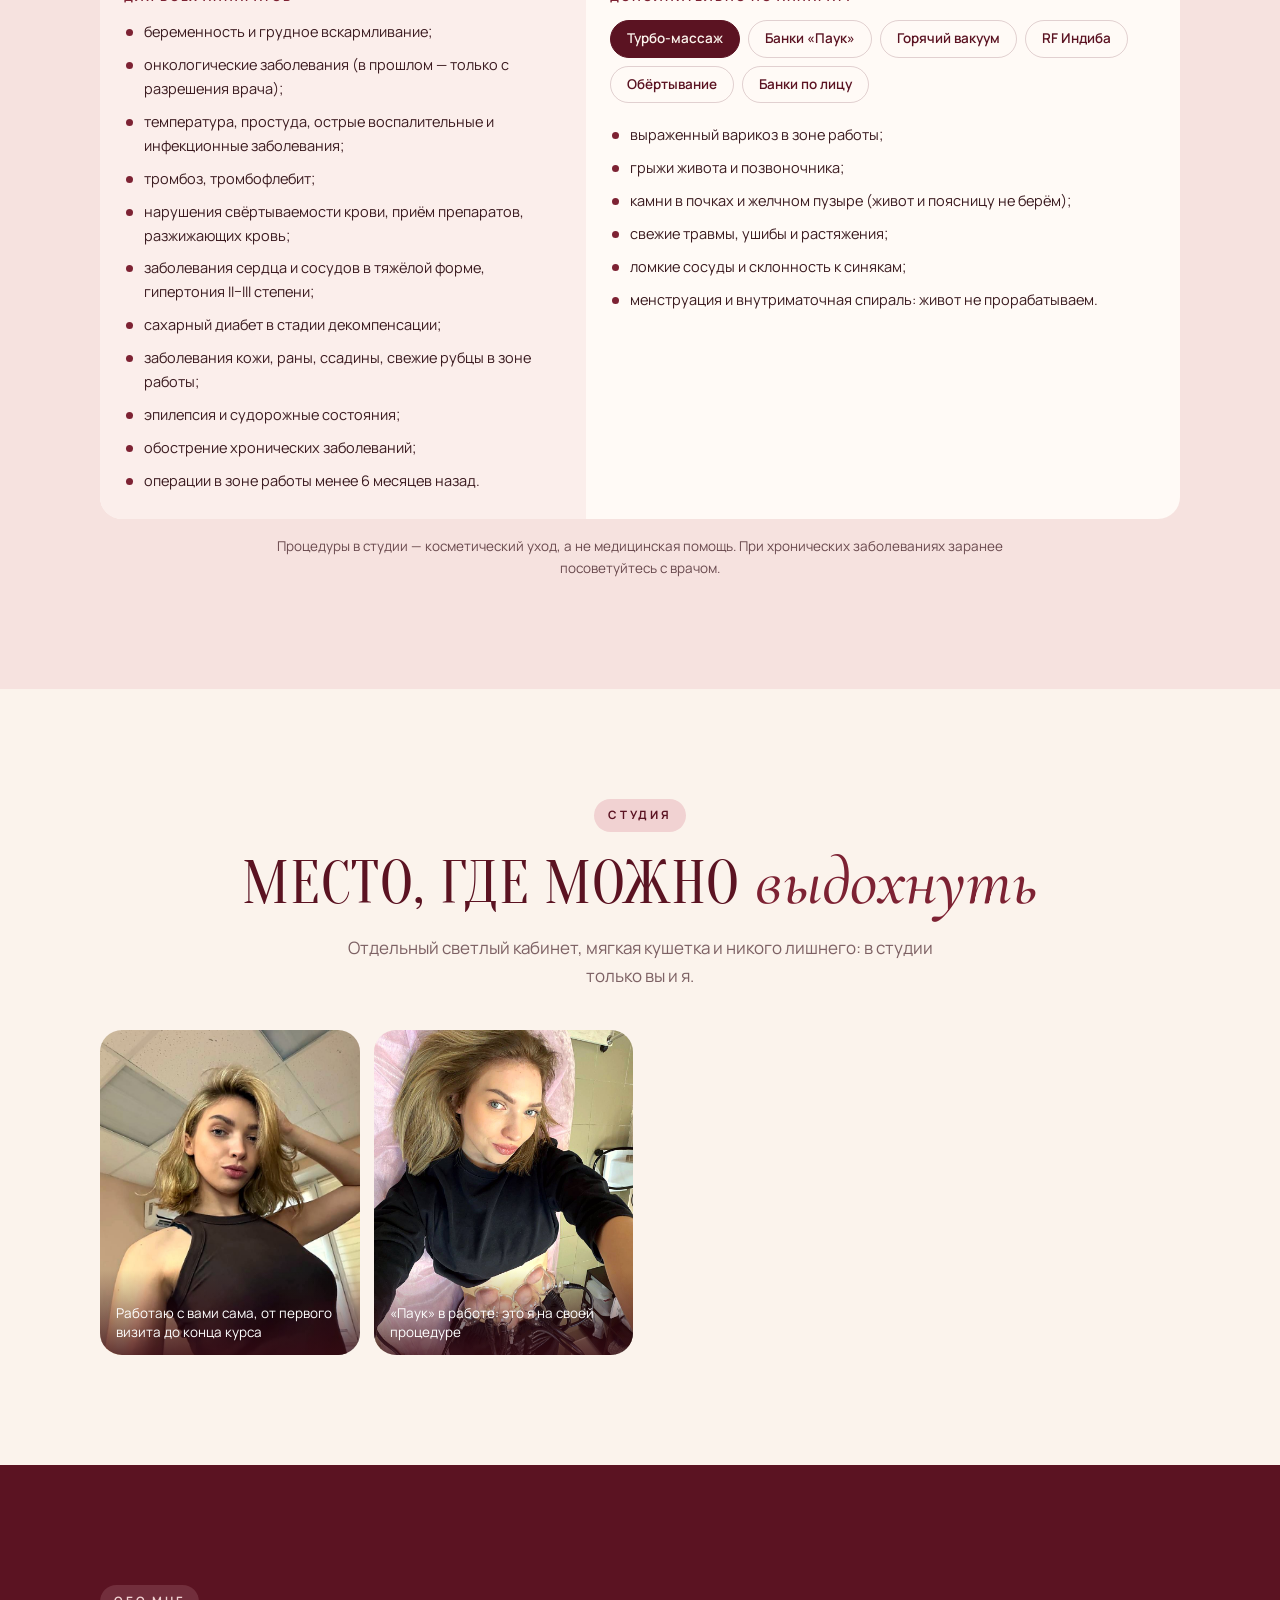
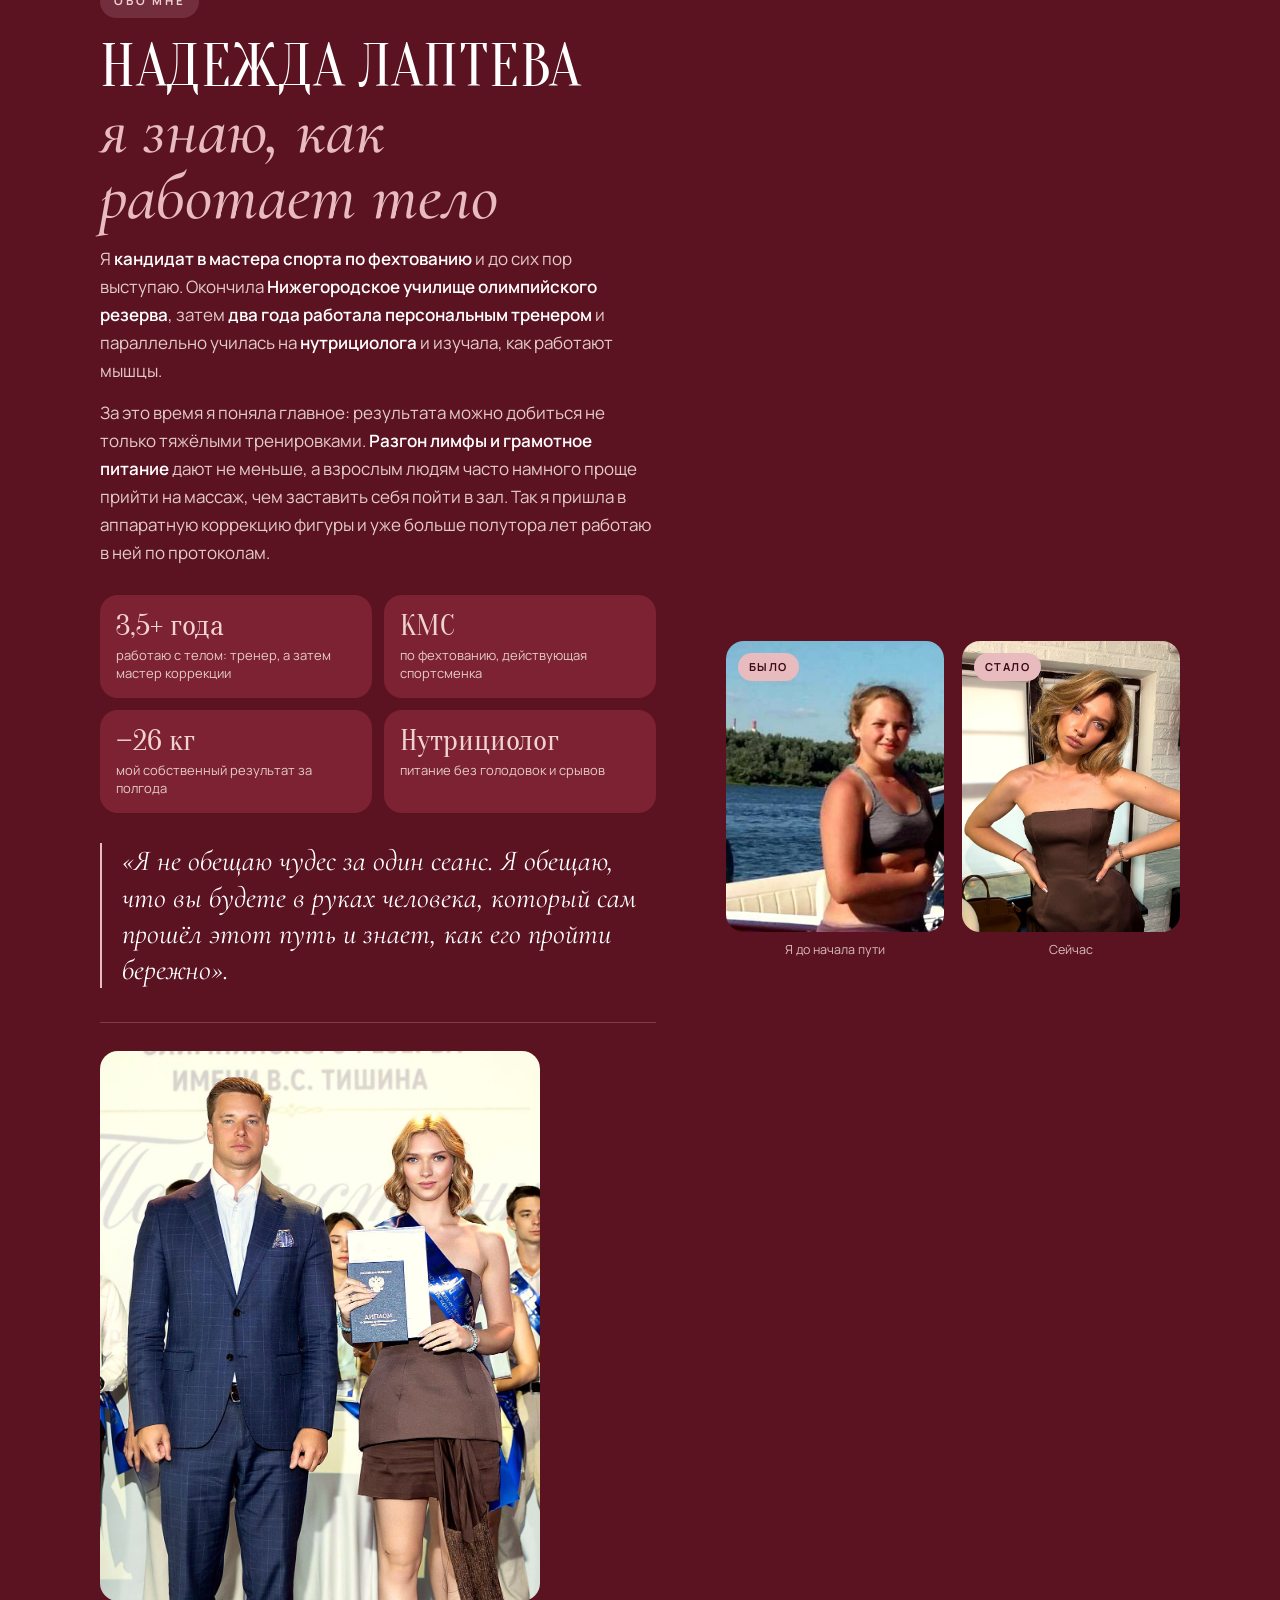
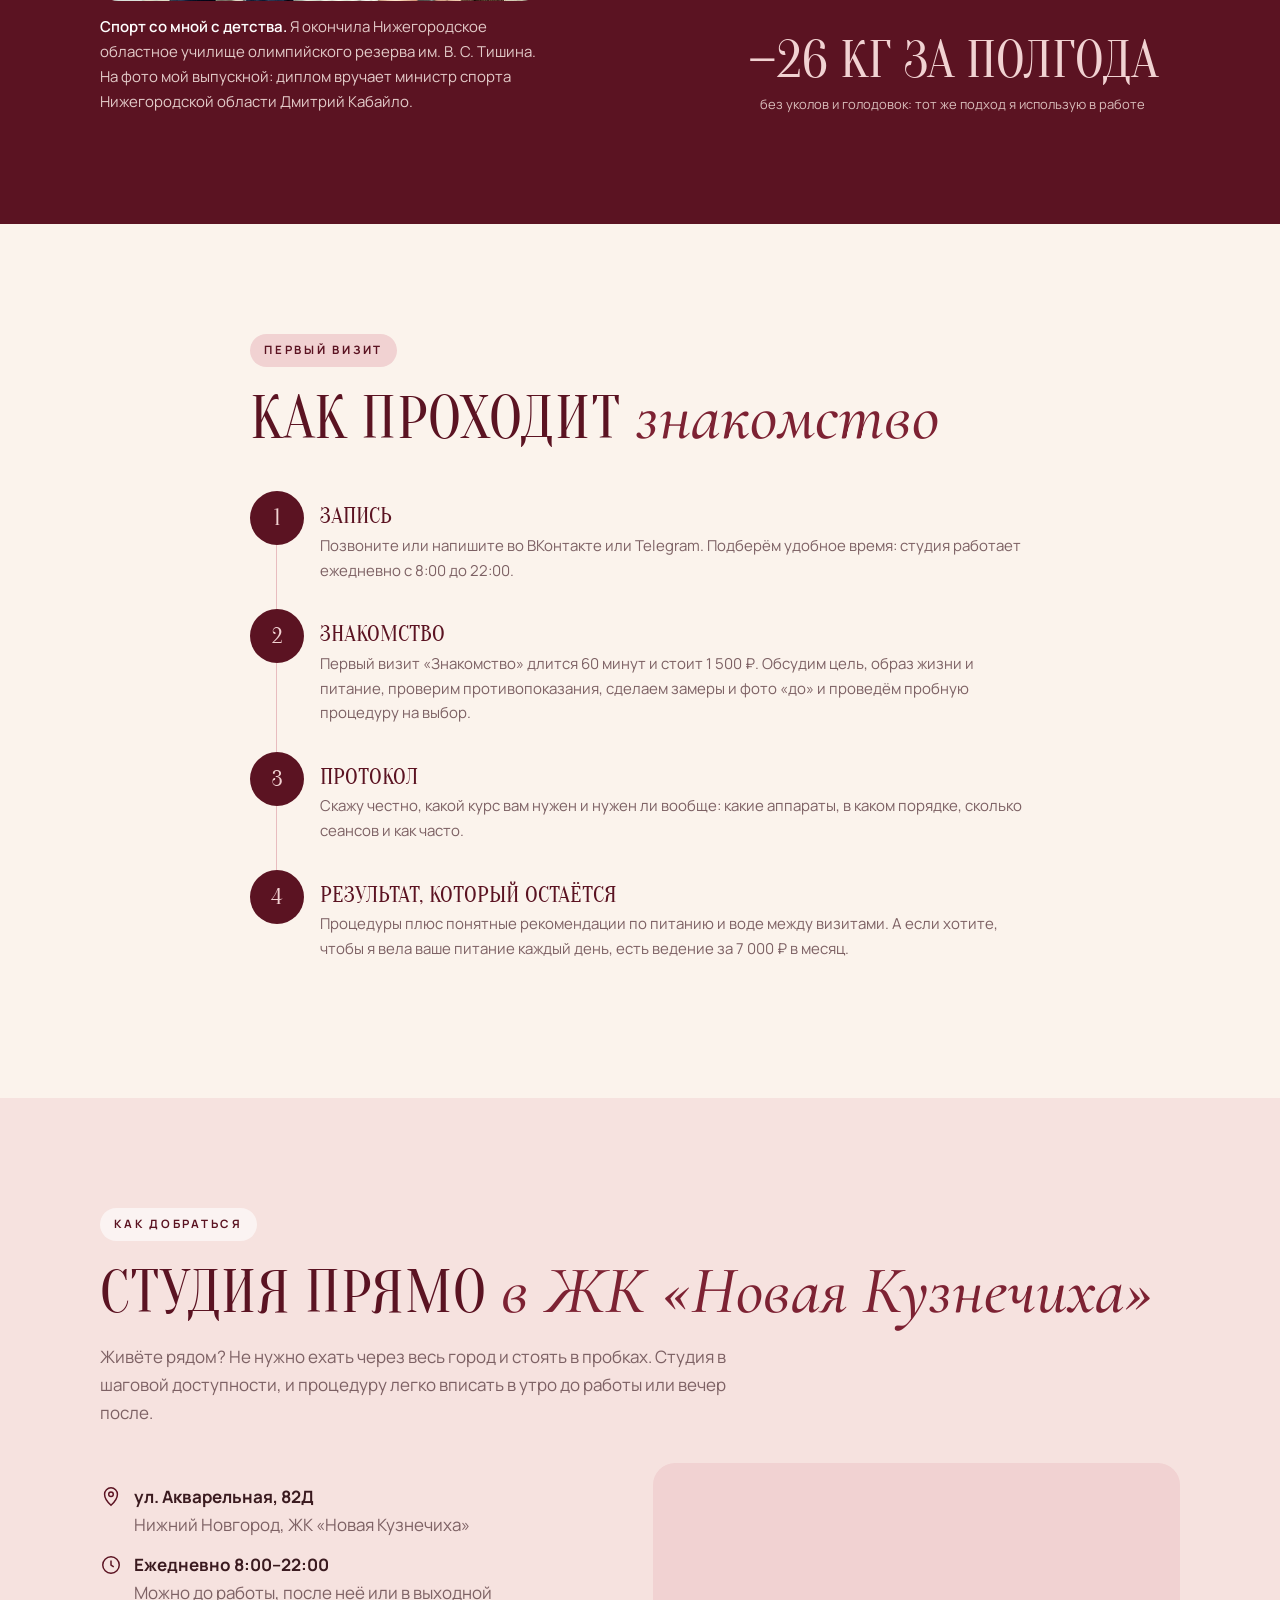
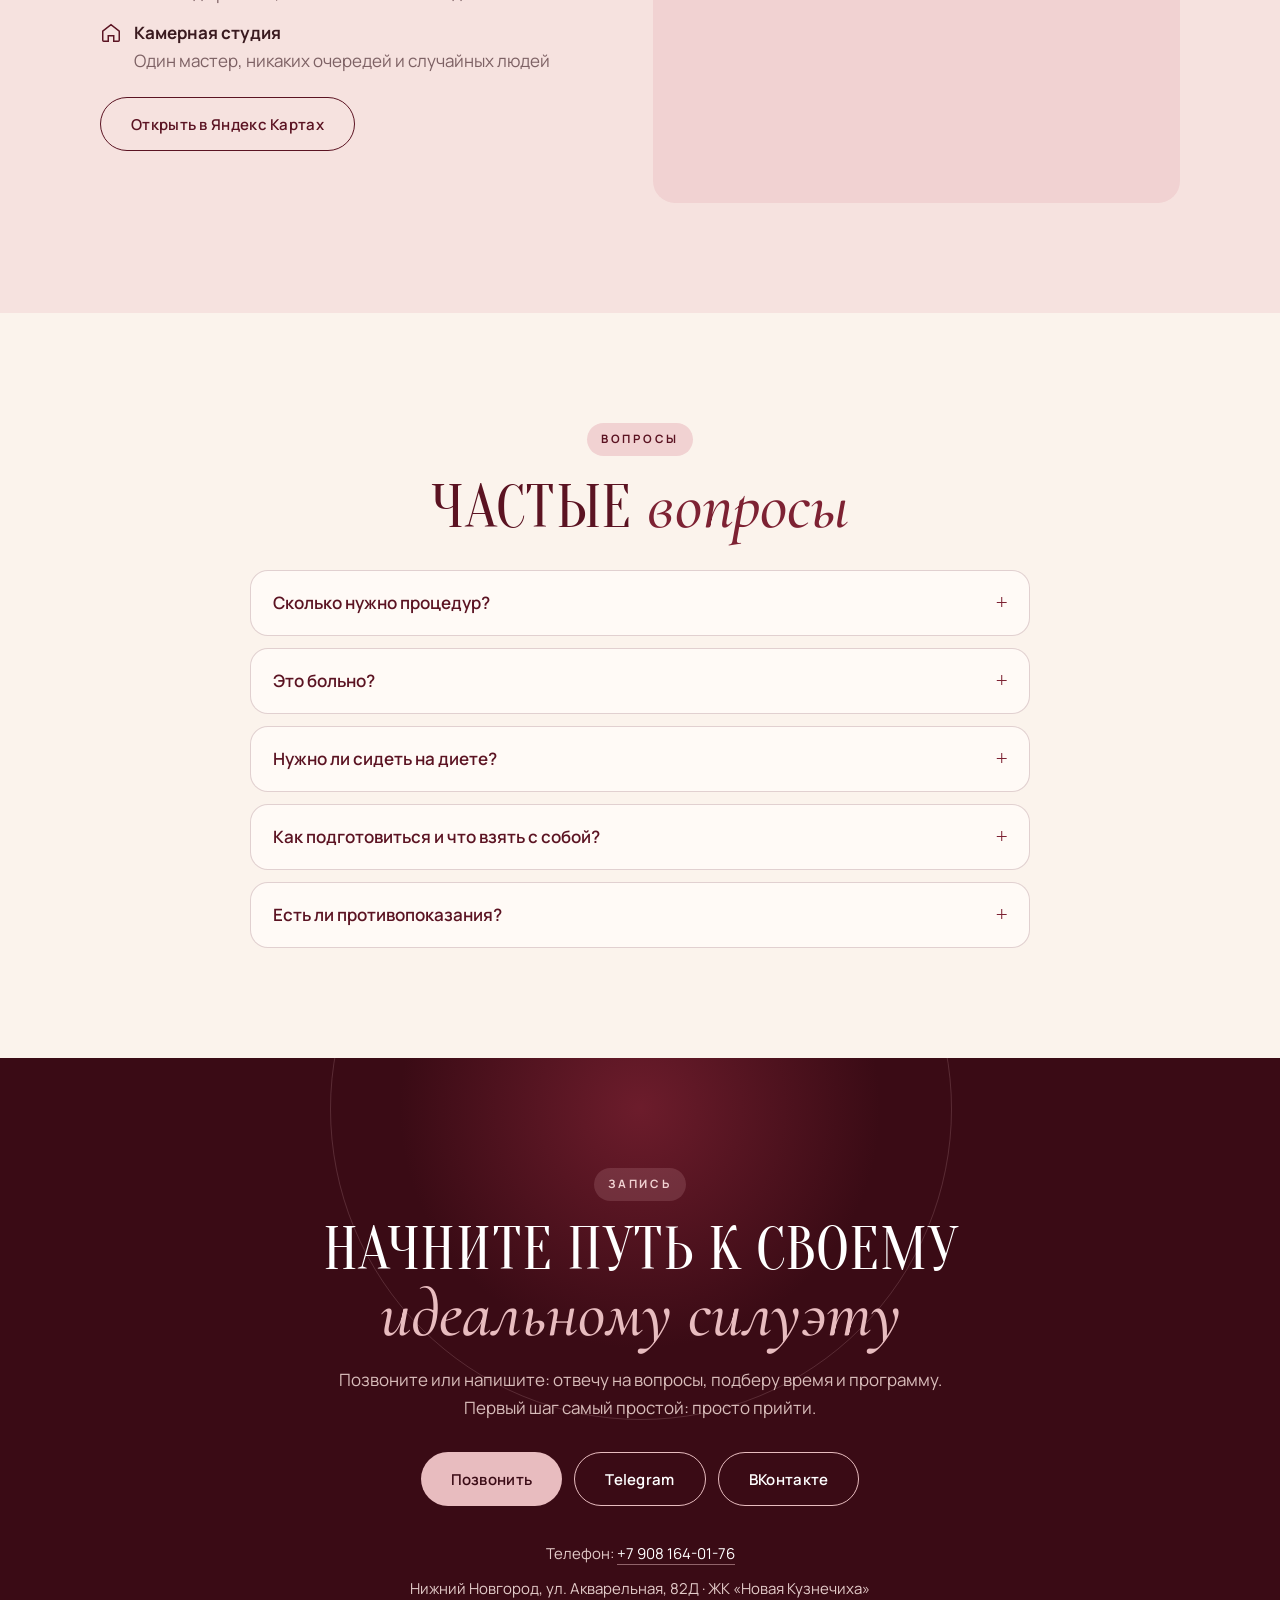
==== commit e75c8d9a: "Новый дизайн (бордо) и раздел Памятка" ====
--- a/index.html
+++ b/index.html
@@ -5,242 +5,307 @@
 <meta name="viewport" content="width=device-width, initial-scale=1, viewport-fit=cover">
 <title>Идеальный силуэт — аппаратная коррекция фигуры в ЖК «Новая Кузнечиха»</title>
 <meta name="description" content="Студия аппаратной коррекции фигуры в Нижнем Новгороде, ЖК «Новая Кузнечиха», ул. Акварельная, 82Д. Турбо-массаж, вакуумные банки «Паук», горячий вакуум, RF Индиба, обёртывания. Без голодания, уколов и изнуряющих тренировок.">
-<meta name="theme-color" content="#f4ede3">
+<meta name="theme-color" content="#f6e2df">
 <link rel="icon" href="img/logo.jpg">
 <meta property="og:title" content="Идеальный силуэт — студия коррекции фигуры">
 <meta property="og:description" content="Аппаратная коррекция фигуры в ЖК «Новая Кузнечиха». Ежедневно 8:00–22:00.">
 <meta property="og:image" content="img/logo.jpg">
 <link rel="preconnect" href="https://fonts.googleapis.com">
 <link rel="preconnect" href="https://fonts.gstatic.com" crossorigin>
-<link href="https://fonts.googleapis.com/css2?family=Cormorant+Garamond:ital,wght@0,400;0,500;0,600;1,400;1,500&family=Manrope:wght@300;400;500;600&display=swap" rel="stylesheet">
+<link href="https://fonts.googleapis.com/css2?family=Cormorant+Garamond:ital,wght@1,400;1,500&family=Manrope:wght@300;400;500;600;700&family=Oranienbaum&display=swap" rel="stylesheet">
 <style>
 :root{
-  --ivory:#fbf7f1; --cream:#f4ede3; --sand:#e9dccb; --gold:#b48a52; --gold-d:#8f6a3a; --gold-l:#d8bf94;
-  --cocoa:#4b3427; --cocoa-d:#33231a; --text:#3d2e25; --muted:#7a6758; --line:rgba(180,138,82,.35);
+  --wine:#5b1322; --wine-d:#3a0b15; --berry:#7d2233; --rose:#e8bcbf; --rose-l:#f1d2d2; --blush:#f6e2df;
+  --cream:#fbf3ec; --paper:#fffaf6; --gold:#c8a47a; --text:#3a1a1f; --muted:#7d6164; --line:rgba(91,19,34,.18);
   --r:22px;
+  --disp:Oranienbaum,"Times New Roman",serif; --ital:"Cormorant Garamond",Georgia,serif;
 }
 *{box-sizing:border-box;margin:0;padding:0}
 html{scroll-behavior:smooth;-webkit-text-size-adjust:100%}
-body{font-family:Manrope,system-ui,sans-serif;font-weight:400;color:var(--text);background:var(--ivory);font-size:clamp(15px,4vw,17px);line-height:1.65;overflow-x:hidden}
+body{font-family:Manrope,system-ui,sans-serif;font-weight:400;color:var(--text);background:var(--cream);font-size:clamp(15px,4vw,17px);line-height:1.65;overflow-x:hidden}
 img{max-width:100%;display:block}
 a{color:inherit}
-h1,h2,h3,.serif{font-family:"Cormorant Garamond",Georgia,serif;font-weight:500;line-height:1.12;font-variant-numeric:lining-nums;text-wrap:balance}
-h2{font-size:clamp(30px,8vw,50px);color:var(--cocoa)}
-h2 em,h1 em{font-style:italic;color:var(--gold-d)}
-h3{font-size:clamp(23px,6vw,28px);color:var(--cocoa)}
+h1,h2,h3{font-family:var(--disp);font-weight:400;line-height:1.05;font-variant-numeric:lining-nums;text-wrap:balance}
+h2{font-size:clamp(31px,8.4vw,60px);color:var(--wine);text-transform:uppercase;letter-spacing:.01em}
+h2 em,h1 em{font-family:var(--ital);font-style:italic;font-weight:500;text-transform:none;letter-spacing:0;color:var(--berry);font-size:1.12em;line-height:.95}
+h3{font-size:clamp(23px,6vw,28px);color:var(--wine);line-height:1.15}
 .wrap{width:100%;max-width:1120px;margin:0 auto;padding:0 20px}
-section{padding:clamp(64px,12vw,110px) 0}
-.eyebrow{display:inline-flex;align-items:center;gap:10px;font-size:12px;letter-spacing:.22em;text-transform:uppercase;color:var(--gold-d);font-weight:600;margin-bottom:16px}
-.eyebrow:before{content:"";width:28px;height:1px;background:var(--gold)}
-.lead{color:var(--muted);max-width:640px;margin-top:16px}
-.center{text-align:center}.center .eyebrow{justify-content:center}.center .lead{margin-left:auto;margin-right:auto}
-.btn{display:inline-flex;align-items:center;justify-content:center;gap:10px;min-height:52px;padding:0 28px;border-radius:999px;font:600 15px/1 Manrope,sans-serif;text-decoration:none;letter-spacing:.02em;transition:transform .25s,box-shadow .25s,background .25s;cursor:pointer;border:0}
-.btn-gold{background:linear-gradient(135deg,#c9a46c,#a87c43);color:#fff;box-shadow:0 10px 28px -10px rgba(143,106,58,.7)}
-.btn-gold:hover{transform:translateY(-2px);box-shadow:0 16px 34px -12px rgba(143,106,58,.8)}
-.btn-line{border:1px solid var(--gold);color:var(--cocoa);background:transparent}
-.btn-line:hover{background:rgba(180,138,82,.08)}
+section{padding:clamp(64px,12vw,110px) 0;position:relative}
+.eyebrow{display:inline-block;font-size:11.5px;letter-spacing:.24em;text-transform:uppercase;color:var(--wine);font-weight:700;margin-bottom:18px;padding:7px 14px;border-radius:999px;background:var(--rose-l)}
+.lead{color:var(--muted);max-width:640px;margin-top:18px}
+.center{text-align:center}.center .lead{margin-left:auto;margin-right:auto}
+.btn{display:inline-flex;align-items:center;justify-content:center;gap:10px;min-height:54px;padding:0 30px;border-radius:999px;font:600 15px/1 Manrope,sans-serif;text-decoration:none;letter-spacing:.02em;transition:transform .25s,box-shadow .25s,background .25s,color .25s;cursor:pointer;border:0}
+.btn-wine{background:var(--wine);color:var(--cream);box-shadow:0 14px 30px -14px rgba(91,19,34,.8)}
+.btn-wine:hover{transform:translateY(-2px);background:var(--berry)}
+.btn-rose{background:var(--rose);color:var(--wine-d)}
+.btn-rose:hover{transform:translateY(-2px);background:var(--rose-l)}
+.btn-line{border:1.5px solid var(--wine);color:var(--wine);background:transparent}
+.btn-line:hover{background:var(--wine);color:var(--cream)}
 .btn svg{width:18px;height:18px}
+.wave{position:absolute;left:0;right:0;bottom:-1px;width:100%;height:clamp(34px,6vw,80px);display:block;fill:currentColor;pointer-events:none}
 
 /* header */
 header{position:fixed;inset:0 0 auto 0;z-index:50;transition:background .3s,box-shadow .3s}
-header.solid{background:rgba(251,247,241,.92);backdrop-filter:blur(10px);box-shadow:0 1px 0 var(--line)}
+header.solid{background:rgba(251,243,236,.93);backdrop-filter:blur(10px);box-shadow:0 1px 0 var(--line)}
 .hbar{display:flex;align-items:center;justify-content:space-between;height:68px}
 .brand{display:flex;align-items:center;gap:10px;text-decoration:none}
-.brand img{width:42px;height:42px;border-radius:50%;box-shadow:0 0 0 1px var(--gold-l)}
-.brand span{font-family:"Cormorant Garamond",serif;font-size:21px;color:var(--cocoa);line-height:1}
-.brand small{display:block;font:500 9px/1.4 Manrope;letter-spacing:.2em;text-transform:uppercase;color:var(--gold-d)}
-nav.menu{display:none;gap:28px;font-size:14px}
-nav.menu a{text-decoration:none;color:var(--text);opacity:.85}
-nav.menu a:hover{color:var(--gold-d)}
-.hphone{display:none;font-weight:600;text-decoration:none;color:var(--cocoa)}
-@media(min-width:900px){nav.menu{display:flex}.hphone{display:block}}
+.brand img{width:42px;height:42px;border-radius:50%;box-shadow:0 0 0 1px var(--gold)}
+.brand span{font-family:var(--disp);font-size:20px;color:var(--wine);line-height:1;text-transform:uppercase;letter-spacing:.04em}
+.brand small{display:block;font:600 8.5px/1.6 Manrope;letter-spacing:.2em;text-transform:uppercase;color:var(--berry)}
+nav.menu{display:none;gap:24px;font-size:13.5px;font-weight:500}
+nav.menu a{text-decoration:none;color:var(--wine);opacity:.85}
+nav.menu a:hover{opacity:1;text-decoration:underline;text-underline-offset:6px}
+.hphone{display:none;font-weight:700;text-decoration:none;color:var(--cream);background:var(--wine);padding:11px 18px;border-radius:999px;font-size:14px}
+@media(min-width:1000px){nav.menu{display:flex}.hphone{display:block}}
 
 /* hero */
-.hero{padding-top:100px;padding-bottom:60px;background:radial-gradient(120% 80% at 85% 10%,#efe2cf 0,transparent 60%),var(--cream);position:relative;overflow:hidden}
-.hero-grid{display:grid;gap:36px;align-items:center}
-.hero h1{font-size:clamp(38px,10.5vw,74px);color:var(--cocoa);margin:6px 0 18px}
-.hero p.sub{color:var(--muted);max-width:520px}
-.hero .cta{display:flex;flex-wrap:wrap;gap:12px;margin-top:28px}
-.chips{display:flex;flex-wrap:wrap;gap:10px;margin-top:26px}
-.chip{font-size:13px;padding:8px 14px;border:1px solid var(--line);border-radius:999px;background:rgba(255,255,255,.55)}
-.hero-photo{position:relative;justify-self:center;width:min(86vw,440px)}
-.hero-photo .arch{border-radius:999px 999px var(--r) var(--r);overflow:hidden;aspect-ratio:4/5;box-shadow:0 30px 60px -30px rgba(75,52,39,.55)}
+.hero{padding-top:96px;padding-bottom:clamp(70px,12vw,130px);background:var(--blush);overflow:hidden;color:var(--wine-d)}
+.hero .wave{color:var(--wine)}
+.hero-grid{display:grid;gap:34px;align-items:center}
+.hero .eyebrow{background:rgba(255,255,255,.6)}
+.hero h1{font-size:clamp(54px,15.5vw,124px);color:var(--wine);text-transform:uppercase;line-height:.9;letter-spacing:-.005em}
+.hero h1 em{display:block;font-size:.5em;line-height:1;margin-top:.12em;color:var(--berry)}
+.hero h1 small{display:block;font:500 clamp(15px,4.2vw,20px)/1.4 Manrope,sans-serif;text-transform:none;letter-spacing:0;color:var(--wine-d);margin-top:14px}
+.hero p.sub{color:#6a4a4e;max-width:520px;margin-top:18px}
+.hero .cta{display:flex;flex-wrap:wrap;gap:12px;margin-top:26px}
+.chips{display:flex;flex-wrap:wrap;gap:8px;margin-top:24px}
+.chip{font-size:12.5px;font-weight:500;padding:7px 13px;border:1px solid var(--line);border-radius:999px;background:rgba(255,255,255,.55);color:var(--wine)}
+.hero-photo{position:relative;justify-self:center;width:min(82vw,430px);margin-top:10px}
+.hero-photo:before{content:"";position:absolute;inset:26px -16px -16px 26px;background:var(--wine);border-radius:999px 999px var(--r) var(--r)}
+.hero-photo .arch{position:relative;border-radius:999px 999px var(--r) var(--r);overflow:hidden;aspect-ratio:4/5;box-shadow:0 30px 60px -30px rgba(58,11,21,.6)}
 .hero-photo .arch img{width:100%;height:100%;object-fit:cover;object-position:50% 18%}
-.hero-photo:before{content:"";position:absolute;inset:-14px;border:1px solid var(--gold-l);border-radius:999px 999px calc(var(--r) + 14px) calc(var(--r) + 14px);pointer-events:none}
-.badge{position:absolute;left:-8px;bottom:28px;background:var(--ivory);border-radius:18px;padding:14px 18px;box-shadow:0 16px 40px -18px rgba(75,52,39,.5);max-width:220px}
-.badge b{font-family:"Cormorant Garamond",serif;font-size:30px;color:var(--gold-d);display:block;line-height:1}
+.badge{position:absolute;left:-10px;bottom:30px;background:var(--paper);border-radius:18px;padding:14px 18px;box-shadow:0 16px 40px -18px rgba(58,11,21,.55);max-width:210px}
+.badge b{font-family:var(--disp);font-size:34px;color:var(--wine);display:block;line-height:1}
 .badge span{font-size:12.5px;color:var(--muted);line-height:1.35;display:block;margin-top:4px}
-@media(min-width:900px){.hero{padding-top:130px;min-height:100svh;display:flex;align-items:center}.hero-grid{grid-template-columns:1.1fr .9fr}.badge{left:-40px}}
+.sticker{position:absolute;right:-8px;top:6%;width:112px;height:112px;border-radius:50%;background:var(--wine);color:var(--cream);display:grid;place-content:center;text-align:center;transform:rotate(10deg);font-size:10.5px;letter-spacing:.1em;text-transform:uppercase;font-weight:600;line-height:1.3;box-shadow:0 0 0 5px var(--blush),0 0 0 6px var(--wine)}
+.sticker b{display:block;font:400 25px/1 var(--disp);letter-spacing:0;color:var(--rose-l);margin:3px 0}
+@media(min-width:900px){.hero{padding-top:120px;min-height:100svh;display:flex;align-items:center}.hero-grid{grid-template-columns:1.1fr .9fr;gap:50px}.badge{left:-44px}.sticker{right:-30px;width:128px;height:128px}}
+
+/* marquee */
+.mq{background:var(--wine);color:var(--rose-l);overflow:hidden;padding:16px 0 20px;white-space:nowrap}
+.mq div{display:inline-flex;animation:mq 34s linear infinite}
+.mq span{font:400 clamp(22px,5.5vw,34px)/1 var(--disp);text-transform:uppercase;letter-spacing:.05em;padding:0 18px}
+.mq i{font-style:normal;color:var(--gold)}
+@keyframes mq{to{transform:translateX(-50%)}}
 
 /* pain */
-.pain{background:var(--ivory)}
 .cards{display:grid;gap:16px;margin-top:40px}
-@media(min-width:760px){.cards.c3{grid-template-columns:repeat(3,1fr)}.cards.c2{grid-template-columns:repeat(2,1fr)}.cards.c4{grid-template-columns:repeat(2,1fr)}}
-@media(min-width:1040px){.cards.c4{grid-template-columns:repeat(4,1fr)}}
-.card{background:#fff;border:1px solid rgba(180,138,82,.18);border-radius:var(--r);padding:26px 24px}
-.card .num{font-family:"Cormorant Garamond",serif;font-size:42px;color:var(--gold-l);line-height:1}
+@media(min-width:760px){.cards.c3{grid-template-columns:repeat(3,1fr)}.cards.c2{grid-template-columns:repeat(2,1fr)}}
+.card{background:var(--paper);border:1px solid var(--line);border-radius:var(--r);padding:26px 24px}
+.card .num{font-family:var(--disp);font-size:54px;color:var(--rose);line-height:1}
 .card h3{margin:10px 0 8px}
 .card p{color:var(--muted);font-size:15px}
-.answer{margin-top:40px;padding:30px 26px;border-radius:var(--r);background:var(--cocoa);color:#f3e9dc;position:relative;overflow:hidden}
-.answer:after{content:"";position:absolute;right:-60px;top:-60px;width:220px;height:220px;border-radius:50%;border:1px solid rgba(216,191,148,.3)}
-.answer h3{color:#fff;font-size:clamp(25px,6.5vw,34px)}
-.answer h3 em{color:var(--gold-l)}
-.answer p{margin-top:12px;color:#dccdbb;max-width:720px}
+.pain .card{background:var(--blush);border-color:transparent}
+.answer{margin-top:16px;padding:34px 26px;border-radius:var(--r);background:var(--wine);color:#f0dcd9;position:relative;overflow:hidden}
+.answer:after{content:"";position:absolute;right:-70px;top:-70px;width:240px;height:240px;border-radius:50%;border:1px solid rgba(232,188,191,.35)}
+.answer:before{content:"";position:absolute;right:-20px;top:-110px;width:240px;height:240px;border-radius:50%;border:1px solid rgba(232,188,191,.2)}
+.answer h3{color:#fff;font-size:clamp(26px,6.8vw,40px);text-transform:uppercase}
+.answer h3 em{font-family:var(--ital);font-style:italic;text-transform:none;color:var(--rose);font-size:1.1em}
+.answer p{margin-top:14px;color:#e6cfcd;max-width:720px;position:relative}
+@media(min-width:760px){.answer{padding:44px 46px}}
 
 /* method */
-.method{background:var(--cream)}
-.steps{display:grid;gap:18px;margin-top:44px;counter-reset:s}
+.method{background:var(--wine);color:#ecd8d5}
+.method h2{color:#fff}.method h2 em{color:var(--rose)}
+.method .eyebrow{background:rgba(232,188,191,.16);color:var(--rose-l)}
+.method .lead{color:#dcc3c1}
+.steps{display:grid;gap:14px;margin-top:44px}
 @media(min-width:760px){.steps{grid-template-columns:repeat(2,1fr)}}
-.step{display:flex;gap:18px;align-items:flex-start}
-.step i{flex:none;width:52px;height:52px;border-radius:50%;display:grid;place-items:center;border:1px solid var(--gold);color:var(--gold-d);font:500 22px "Cormorant Garamond",serif;font-style:normal;background:var(--ivory)}
-.step h3{font-size:23px;margin-bottom:4px}
-.step p{color:var(--muted);font-size:15px}
+.step{background:var(--berry);border-radius:var(--r);padding:26px 24px;position:relative}
+.step i{font:400 15px/1 var(--disp);font-style:normal;letter-spacing:.2em;color:var(--rose);display:block;margin-bottom:12px}
+.step h3{font-size:24px;margin-bottom:8px;color:#fff;text-transform:uppercase;letter-spacing:.02em}
+.step p{color:#ecd3d1;font-size:15px}
 
 /* procedures */
-.proc .card{display:flex;flex-direction:column}
-.proc .tag{font-size:11.5px;letter-spacing:.16em;text-transform:uppercase;color:var(--gold-d);font-weight:600}
+.proc .cards{gap:30px 16px;margin-top:54px}
+.proc .card{display:flex;flex-direction:column;position:relative;padding-top:34px;background:var(--paper)}
+.proc .tag{position:absolute;top:-14px;left:22px;font-size:11px;letter-spacing:.14em;text-transform:uppercase;color:var(--wine);font-weight:700;background:var(--rose);padding:6px 13px;border-radius:999px}
 .proc .card ul{list-style:none;margin:14px 0 0;display:grid;gap:6px;font-size:14.5px;color:var(--text)}
 .proc .card li{padding-left:22px;position:relative}
-.proc .card li:before{content:"";position:absolute;left:2px;top:.65em;width:10px;height:1px;background:var(--gold)}
-.proc .price{margin-top:auto;padding-top:18px;display:flex;justify-content:space-between;align-items:baseline;border-top:1px dashed var(--line);margin-top:20px}
-.proc .price b{font-family:"Cormorant Garamond",serif;font-size:30px;color:var(--cocoa);font-weight:600}
+.proc .card li:before{content:"";position:absolute;left:2px;top:.62em;width:7px;height:7px;border-radius:50%;background:var(--rose)}
+.proc .price{padding-top:18px;display:flex;justify-content:space-between;align-items:baseline;gap:10px;border-top:1px dashed var(--line);margin-top:auto}
+.proc .card ul{margin-bottom:20px}
+.proc .price b{font-family:var(--disp);font-size:32px;color:var(--wine);font-weight:400;white-space:nowrap}
 .proc .price span{font-size:13px;color:var(--muted)}
-.ico{width:46px;height:46px;border-radius:14px;background:var(--cream);display:grid;place-items:center;margin-bottom:14px}
-.ico svg{width:24px;height:24px;stroke:var(--gold-d);fill:none;stroke-width:1.5}
-
-/* complexes */
-.complex{background:linear-gradient(180deg,var(--ivory),var(--cream))}
-.cx{border-radius:var(--r);padding:28px 24px;background:#fff;border:1px solid rgba(180,138,82,.2);position:relative}
-.cx.hit{background:var(--cocoa);color:#eadfce;border-color:var(--cocoa)}
-.cx.hit h3{color:#fff}.cx.hit p{color:#d5c4b0}
-.cx .lbl{position:absolute;top:-12px;right:20px;background:var(--gold);color:#fff;font-size:11px;letter-spacing:.14em;text-transform:uppercase;padding:5px 12px;border-radius:999px;font-weight:600}
-.cx .for{font-size:12px;letter-spacing:.16em;text-transform:uppercase;color:var(--gold-d);font-weight:600}
-.cx.hit .for{color:var(--gold-l)}
-.cx h3{margin:8px 0 10px}
+.ico{width:46px;height:46px;border-radius:50%;background:var(--blush);display:grid;place-items:center;margin-bottom:14px}
+.ico svg{width:23px;height:23px;stroke:var(--wine);fill:none;stroke-width:1.5}
+.food{margin-top:30px;border-radius:var(--r);padding:30px 26px;background:var(--wine);color:#ecd8d5;display:grid;gap:18px;align-items:center}
+.food .for{font-size:11.5px;letter-spacing:.18em;text-transform:uppercase;color:var(--rose);font-weight:700}
+.food h3{color:#fff;margin:8px 0 10px;text-transform:uppercase;font-size:clamp(26px,6.5vw,34px)}.food p{color:#e3cbc9;font-size:15px;max-width:640px}
+.food-p b{display:block;font-family:var(--disp);font-size:50px;font-weight:400;color:var(--rose-l);line-height:1;white-space:nowrap}
+.food-p span{display:block;font-size:13px;color:#d9bdbb;margin-top:8px}
+@media(min-width:760px){.food{grid-template-columns:1fr auto;gap:40px;padding:38px 42px}}
+
+/* abonements */
+.complex{background:var(--rose-l)}
+.complex .eyebrow{background:rgba(255,255,255,.6)}
+.complex .lead{color:#6a4a4e}
+.cx{border-radius:var(--r);padding:30px 24px 26px;background:var(--paper);position:relative;display:flex;flex-direction:column}
+.cx.hit{background:var(--wine);color:#ecd8d5}
+.cx.hit h3{color:#fff}.cx.hit p{color:#e3cbc9}
+.cx .lbl{position:absolute;top:-16px;right:18px;width:86px;height:86px;border-radius:50%;display:grid;place-content:center;text-align:center;background:var(--rose);color:var(--wine-d);font-size:10px;letter-spacing:.1em;text-transform:uppercase;font-weight:700;line-height:1.25;transform:rotate(10deg);box-shadow:0 0 0 4px var(--wine)}
+.cx .for{font-size:11.5px;letter-spacing:.16em;text-transform:uppercase;color:var(--berry);font-weight:700}
+.cx.hit .for{color:var(--rose);max-width:calc(100% - 96px)}
+.cx h3{margin:10px 0 10px;font-size:clamp(32px,8vw,42px);text-transform:uppercase}
 .cx p{color:var(--muted);font-size:15px}
-.flow{display:flex;flex-wrap:wrap;align-items:center;gap:8px;margin-top:16px;font-size:13px}
-.flow span{padding:6px 12px;border-radius:999px;background:rgba(180,138,82,.12);color:var(--gold-d);font-weight:500}
-.flow i{font-style:normal;color:var(--gold)}
-.cx.hit .flow span{background:rgba(216,191,148,.15);color:var(--gold-l)}
-.cxp{display:flex;flex-wrap:wrap;align-items:baseline;justify-content:space-between;gap:4px 12px;margin-top:18px;padding-top:16px;border-top:1px dashed var(--line)}
-.cxp b{font-family:"Cormorant Garamond",serif;font-size:34px;font-weight:600;color:var(--cocoa);line-height:1}
+.flow{display:flex;flex-wrap:wrap;align-items:center;gap:8px;margin:16px 0 18px;font-size:13px}
+.flow span{padding:6px 12px;border-radius:999px;background:var(--blush);color:var(--wine);font-weight:600}
+.cx.hit .flow span{background:rgba(232,188,191,.16);color:var(--rose-l)}
+.cxp{display:flex;flex-wrap:wrap;align-items:baseline;justify-content:space-between;gap:4px 12px;margin-top:auto;padding-top:16px;border-top:1px dashed var(--line)}
+.cx.hit .cxp{border-top-color:rgba(232,188,191,.3)}
+.cxp b{font-family:var(--disp);font-size:40px;font-weight:400;color:var(--wine);line-height:1}
 .cx.hit .cxp b{color:#fff}
 .cxp span{font-size:13px;color:var(--muted)}
-.cx.hit .cxp span{color:#cdbba5}
+.cx.hit .cxp span{color:#d9bdbb}
+.cxp strong{color:var(--berry);font-weight:700;font-size:15px}.cx.hit .cxp strong{color:var(--rose)}
 .abon{display:flex;flex-wrap:wrap;gap:6px 16px;margin-top:8px;font-size:13.5px;color:var(--text)}
-.cx.hit .abon{color:#eadfce}
+.cx.hit .abon{color:#ecd8d5}
+.note{font-size:13.5px;color:var(--muted);margin-top:16px}
+.complex .note{color:#6a4a4e}
+
+/* price */
 .offers{display:grid;gap:14px;margin-top:22px}
-.first-v{margin-top:40px}.offers.four .offer b{font-size:25px}
-.cxp strong{color:var(--gold-d);font-weight:700;font-size:15px}.cx.hit .cxp strong{color:var(--gold-l)}
-.food{margin-top:16px;border-radius:var(--r);padding:28px 26px;background:var(--cocoa);color:#eadfce;display:grid;gap:18px;align-items:center}
-.food .for{font-size:12px;letter-spacing:.16em;text-transform:uppercase;color:var(--gold-l);font-weight:600}
-.food h3{color:#fff;margin:8px 0 10px}.food p{color:#d5c4b0;font-size:15px;max-width:640px}
-.food-p b{display:block;font-family:"Cormorant Garamond",serif;font-size:44px;font-weight:600;color:var(--gold-l);line-height:1;white-space:nowrap}
-.food-p span{display:block;font-size:13px;color:#cdbba5;margin-top:8px}
-@media(min-width:760px){.food{grid-template-columns:1fr auto;gap:40px;padding:34px 38px}}
-.studio{background:var(--ivory)}
+@media(min-width:700px){.offers{grid-template-columns:1fr 1fr}}
+.offer{border-radius:var(--r);padding:22px;background:var(--blush);color:var(--text)}
+.offer b{display:block;font-family:var(--disp);font-size:24px;color:var(--wine);line-height:1.1;font-weight:400;text-transform:uppercase}
+.offer span{font-size:14px;color:var(--muted);display:block;margin-top:6px}
+.first-v{margin-top:40px;background:var(--wine);color:#ecd8d5;padding:28px 26px}
+.first-v b{color:#fff;font-size:clamp(28px,7vw,38px)}.first-v span{color:#e3cbc9}
+.price-t{margin-top:16px;background:var(--paper);border-radius:var(--r);border:1px solid var(--line);overflow:hidden}
+.row{display:flex;justify-content:space-between;gap:16px;padding:18px 22px;border-bottom:1px solid var(--line);align-items:baseline}
+.row:last-child{border-bottom:0}
+.row .n{font-weight:600}.row .n small{display:block;color:var(--muted);font-weight:400;font-size:13px}
+.row .p{font-family:var(--disp);font-size:27px;color:var(--wine);white-space:nowrap}
+.sub-h{margin-top:48px;font-size:clamp(28px,7vw,40px);text-transform:uppercase}
+.rules{margin-top:22px}.rules ul{list-style:none;display:grid;gap:10px;margin-top:12px;font-size:15px;color:var(--muted)}.rules li{padding-left:22px;position:relative}.rules li:before{content:"";position:absolute;left:2px;top:.62em;width:7px;height:7px;border-radius:50%;background:var(--rose)}.rules b{color:var(--text);font-weight:600}
+
+/* memo: подготовка, курс, противопоказания */
+.memo{background:var(--blush)}
+.memo .eyebrow{background:rgba(255,255,255,.6)}
+.memo-grid{display:grid;gap:16px;margin-top:44px}
+@media(min-width:860px){.memo-grid{grid-template-columns:1fr 1fr}}
+.mcard{background:var(--paper);border-radius:var(--r);overflow:hidden;display:flex;flex-direction:column}
+.mcard header{position:static;background:var(--wine);color:#fff;padding:22px 24px}
+.mcard header small{display:block;font-size:11px;letter-spacing:.2em;text-transform:uppercase;color:var(--rose);font-weight:700;margin-bottom:6px}
+.mcard header h3{color:#fff;text-transform:uppercase;font-size:clamp(25px,6.4vw,32px)}
+.check{list-style:none;display:grid;gap:12px;padding:24px;font-size:15px}
+.check li{padding-left:32px;position:relative}
+.check li:before{content:"";position:absolute;left:0;top:.2em;width:20px;height:20px;border-radius:50%;background:var(--rose-l) url("data:image/svg+xml,%3Csvg xmlns='http://www.w3.org/2000/svg' viewBox='0 0 20 20' fill='none' stroke='%235b1322' stroke-width='2' stroke-linecap='round' stroke-linejoin='round'%3E%3Cpath d='m5.5 10.5 3 3 6-7'/%3E%3C/svg%3E") center/100% no-repeat}
+.check b{font-weight:600}
+.contra{margin-top:16px;background:var(--paper);border-radius:var(--r);overflow:hidden}
+.contra-head{background:var(--wine);color:#e3cbc9;padding:26px 24px}
+.contra-head small{display:block;font-size:11px;letter-spacing:.2em;text-transform:uppercase;color:var(--rose);font-weight:700;margin-bottom:6px}
+.contra-head h3{color:#fff;text-transform:uppercase;font-size:clamp(25px,6.4vw,34px)}
+.contra-head p{font-size:14.5px;margin-top:10px;max-width:680px}
+.contra-body{display:grid;grid-template-columns:minmax(0,1fr)}
+.contra-dev,.contra-all{min-width:0}
+@media(min-width:860px){.contra-body{grid-template-columns:.9fr 1.1fr}}
+.contra-all{padding:26px 24px;background:#fbeeeb}
+.contra-all h4,.contra-dev h4{font:700 12px/1.4 Manrope;letter-spacing:.16em;text-transform:uppercase;color:var(--berry);margin-bottom:14px}
+.dots{list-style:none;display:grid;gap:9px;font-size:14.5px}
+.dots li{padding-left:20px;position:relative}
+.dots li:before{content:"";position:absolute;left:2px;top:.62em;width:7px;height:7px;border-radius:50%;background:var(--berry)}
+.contra-dev{padding:26px 24px}
+.tabs{display:flex;gap:8px;overflow-x:auto;margin:0 -24px 20px;padding:0 24px 4px;scrollbar-width:none}
+.tabs::-webkit-scrollbar{display:none}
+.tabs button{flex:none;font:600 13.5px/1 Manrope,sans-serif;padding:11px 16px;border-radius:999px;border:1.5px solid var(--line);background:transparent;color:var(--wine);cursor:pointer;transition:background .2s,color .2s}
+.tabs button[aria-selected="true"]{background:var(--wine);border-color:var(--wine);color:var(--cream)}
+.tabs button:focus-visible{outline:2px solid var(--berry);outline-offset:2px}
+@media(min-width:860px){.tabs{flex-wrap:wrap;overflow:visible;margin:0 0 20px;padding:0}}
+.panel[hidden]{display:none}
+.panel p.hint{font-size:13.5px;color:var(--muted);margin-top:14px}
+.memo .note{color:#6a4a4e;max-width:780px;margin-left:auto;margin-right:auto}
+
+/* studio */
 .gal{display:grid;grid-template-columns:1fr 1fr;gap:14px;margin-top:40px}
-.gal figure{position:relative;border-radius:var(--r);overflow:hidden;background:var(--sand)}
+.gal figure{position:relative;border-radius:var(--r);overflow:hidden;background:var(--rose-l)}
 .gal img{width:100%;height:100%;aspect-ratio:4/5;object-fit:cover;transition:transform .6s}
 .gal figure:hover img{transform:scale(1.03)}
-.gal figcaption{position:absolute;inset:auto 0 0 0;padding:34px 16px 14px;font-size:13.5px;line-height:1.35;color:#fff;background:linear-gradient(180deg,transparent,rgba(51,35,26,.78))}
+.gal figcaption{position:absolute;inset:auto 0 0 0;padding:34px 16px 14px;font-size:13.5px;line-height:1.35;color:#fff;background:linear-gradient(180deg,transparent,rgba(58,11,21,.8))}
 .gal .g-big{grid-column:1/-1}.gal .g-big img{aspect-ratio:4/3}
 @media(min-width:900px){.gal{grid-template-columns:repeat(4,1fr)}.gal .g-big{grid-column:span 2;grid-row:span 2}.gal .g-big img{aspect-ratio:auto}}
-.house-img{border-radius:var(--r);width:100%;aspect-ratio:16/10;object-fit:cover;border:1px solid rgba(180,138,82,.25)}
-@media(min-width:700px){.offers{grid-template-columns:1fr 1fr}}
-.offer{border-radius:var(--r);padding:22px;background:var(--cocoa);color:#eadfce}
-.offer b{display:block;font-family:"Cormorant Garamond",serif;font-size:30px;color:var(--gold-l);line-height:1.1;font-weight:500}
-.offer span{font-size:14px;color:#d5c4b0;display:block;margin-top:6px}
-
-/* price table */
-.price-t{margin-top:40px;background:#fff;border-radius:var(--r);border:1px solid rgba(180,138,82,.2);overflow:hidden}
-.row{display:flex;justify-content:space-between;gap:16px;padding:18px 22px;border-bottom:1px solid rgba(180,138,82,.15);align-items:baseline}
-.row:last-child{border-bottom:0}
-.row .n{font-weight:500}.row .n small{display:block;color:var(--muted);font-weight:400;font-size:13px}
-.row .p{font-family:"Cormorant Garamond",serif;font-size:26px;font-weight:600;color:var(--cocoa);white-space:nowrap}
-.note{font-size:13.5px;color:var(--muted);margin-top:16px}
-.price-t{margin-top:22px}
-.rules{margin-top:22px}.rules ul{list-style:none;display:grid;gap:10px;margin-top:12px;font-size:15px;color:var(--muted)}.rules li{padding-left:22px;position:relative}.rules li:before{content:"";position:absolute;left:2px;top:.75em;width:10px;height:1px;background:var(--gold)}.rules b{color:var(--text);font-weight:600}
-.complex .cards.c2{margin-top:16px}.cx{display:flex;flex-direction:column}.cx .cxp{margin-top:auto}.cx .flow{margin-bottom:18px}
+.house-img{border-radius:var(--r);width:100%;aspect-ratio:16/10;object-fit:cover}
 
 /* about */
-.about{background:var(--cocoa);color:#eadfce}
-.about h2{color:#fff}.about h2 em{color:var(--gold-l)}
-.about .eyebrow{color:var(--gold-l)}.about .eyebrow:before{background:var(--gold-l)}
+.about{background:var(--wine);color:#ecd8d5}
+.about h2{color:#fff}.about h2 em{color:var(--rose)}
+.about .eyebrow{background:rgba(232,188,191,.16);color:var(--rose-l)}
 .about-grid{display:grid;gap:40px;margin-top:10px}
-.about p{color:#d8c8b5;margin-top:14px}
-.about p strong{color:#fff;font-weight:500}
-.facts{display:grid;grid-template-columns:1fr 1fr;gap:14px;margin-top:28px}
-.fact{border:1px solid rgba(216,191,148,.28);border-radius:18px;padding:16px}
-.fact b{display:block;font-family:"Cormorant Garamond",serif;font-size:32px;color:var(--gold-l);line-height:1;font-weight:500}
-.fact span{font-size:13px;color:#cdbba5;line-height:1.35;display:block;margin-top:6px}
-.quote{margin-top:28px;padding-left:20px;border-left:2px solid var(--gold);font-family:"Cormorant Garamond",serif;font-style:italic;font-size:clamp(22px,5.5vw,27px);color:#fff;line-height:1.3}
+.about p{color:#e3cbc9;margin-top:14px}
+.about p strong{color:#fff;font-weight:600}
+.facts{display:grid;grid-template-columns:1fr 1fr;gap:12px;margin-top:28px}
+.fact{background:var(--berry);border-radius:18px;padding:16px}
+.fact b{display:block;font-family:var(--disp);font-size:30px;color:var(--rose-l);line-height:1;font-weight:400}
+.fact span{font-size:13px;color:#e3cbc9;line-height:1.35;display:block;margin-top:6px}
+.quote{margin-top:30px;padding-left:20px;border-left:2px solid var(--rose);font-family:var(--ital);font-style:italic;font-size:clamp(23px,5.8vw,29px);color:#fff;line-height:1.25}
 .story{display:grid;gap:18px;grid-template-columns:1fr 1fr;align-items:end}
 .story figure{position:relative}
 .story img{border-radius:18px;width:100%;aspect-ratio:3/4;object-fit:cover;object-position:50% 12%}
-.story figcaption{font-size:12.5px;color:#cdbba5;margin-top:8px;text-align:center}
-.story .tagb{position:absolute;top:12px;left:12px;background:rgba(51,35,26,.75);color:#fff;font-size:11px;letter-spacing:.14em;text-transform:uppercase;padding:5px 10px;border-radius:999px}
-.story .minus{grid-column:1/-1;text-align:center;font-family:"Cormorant Garamond",serif;font-size:clamp(34px,9vw,50px);color:var(--gold-l);line-height:1}
-.story .minus small{display:block;font:400 13px Manrope;color:#cdbba5;margin-top:6px}
-.dip{margin-top:34px;border-top:1px solid rgba(216,191,148,.2);padding-top:28px}
+.story figcaption{font-size:12.5px;color:#d9bdbb;margin-top:8px;text-align:center}
+.story .tagb{position:absolute;top:12px;left:12px;background:var(--rose);color:var(--wine-d);font-size:11px;letter-spacing:.14em;text-transform:uppercase;padding:5px 11px;border-radius:999px;font-weight:700}
+.story .minus{grid-column:1/-1;text-align:center;font-family:var(--disp);font-size:clamp(34px,9vw,52px);color:var(--rose-l);line-height:1;text-transform:uppercase}
+.story .minus small{display:block;font:400 13px/1.5 Manrope;color:#d9bdbb;margin-top:8px;text-transform:none}
+.dip{margin-top:34px;border-top:1px solid rgba(232,188,191,.25);padding-top:28px}
 .dip img{border-radius:18px;width:100%;max-width:440px;aspect-ratio:4/5;object-fit:cover;cursor:zoom-in}
-.dip figcaption{margin-top:14px;font-size:15px;color:#d8c8b5;max-width:440px}.dip figcaption b{color:#fff;font-weight:500}
+.dip figcaption{margin-top:14px;font-size:15px;color:#e3cbc9;max-width:440px}.dip figcaption b{color:#fff;font-weight:600}
 @media(min-width:900px){.about-grid{grid-template-columns:1.1fr .9fr;gap:70px}}
 
 /* visit */
-.visit{background:var(--ivory)}
 .timeline{margin-top:40px;display:grid;gap:0;position:relative}
-.tl{display:grid;grid-template-columns:52px 1fr;gap:16px;padding-bottom:26px;position:relative}
-.tl:before{content:"";position:absolute;left:25px;top:52px;bottom:0;width:1px;background:var(--line)}
+.tl{display:grid;grid-template-columns:54px 1fr;gap:16px;padding-bottom:26px;position:relative}
+.tl:before{content:"";position:absolute;left:26px;top:54px;bottom:0;width:1px;background:var(--rose)}
 .tl:last-child:before{display:none}
-.tl i{width:52px;height:52px;border-radius:50%;background:var(--cream);display:grid;place-items:center;font:500 22px "Cormorant Garamond",serif;font-style:normal;color:var(--gold-d)}
-.tl h3{font-size:22px;margin:10px 0 4px}
+.tl i{width:54px;height:54px;border-radius:50%;background:var(--wine);display:grid;place-items:center;font:400 22px var(--disp);font-style:normal;color:var(--rose-l)}
+.tl h3{font-size:23px;margin:12px 0 4px;text-transform:uppercase}
 .tl p{color:var(--muted);font-size:15px}
 
 /* location */
-.loc{background:var(--cream)}
+.loc{background:var(--blush)}
+.loc .eyebrow{background:rgba(255,255,255,.6)}
 .loc-grid{display:grid;gap:26px;margin-top:36px}
 @media(min-width:900px){.loc-grid{grid-template-columns:1fr 1fr}}
-.map{border-radius:var(--r);overflow:hidden;min-height:340px;background:var(--sand);border:1px solid rgba(180,138,82,.25)}
+.map{border-radius:var(--r);overflow:hidden;min-height:340px;background:var(--rose-l)}
 .map iframe{width:100%;height:100%;min-height:340px;border:0;display:block}
-.house{border-radius:var(--r);background:repeating-linear-gradient(135deg,#efe4d4 0 14px,#eadccb 14px 28px);display:grid;place-items:center;text-align:center;min-height:200px;color:var(--muted);font-size:14px;padding:20px;border:1px dashed var(--gold-l)}
 .perks{display:grid;gap:12px;margin-top:20px}
 .perk{display:flex;gap:12px;align-items:flex-start}
-.perk svg{flex:none;width:22px;height:22px;stroke:var(--gold-d);fill:none;stroke-width:1.6;margin-top:3px}
-
-/* contra / faq */
-details{background:#fff;border:1px solid rgba(180,138,82,.2);border-radius:18px;padding:0 22px;margin-top:12px}
-summary{cursor:pointer;list-style:none;padding:18px 0;font-weight:500;display:flex;justify-content:space-between;gap:12px}
+.perk svg{flex:none;width:22px;height:22px;stroke:var(--wine);fill:none;stroke-width:1.6;margin-top:3px}
+
+/* faq */
+details{background:var(--paper);border:1px solid var(--line);border-radius:18px;padding:0 22px;margin-top:12px}
+summary{cursor:pointer;list-style:none;padding:18px 0;font-weight:600;display:flex;justify-content:space-between;gap:12px;color:var(--wine)}
 summary::-webkit-details-marker{display:none}
-summary:after{content:"+";font:400 26px/1 "Cormorant Garamond";color:var(--gold-d);transition:transform .25s}
+summary:after{content:"+";font:400 26px/1 var(--disp);color:var(--berry);transition:transform .25s}
 details[open] summary:after{transform:rotate(45deg)}
 details > div{padding:0 0 20px;color:var(--muted);font-size:15px}
-details ul{padding-left:18px;display:grid;gap:4px}
+details a{color:var(--berry);font-weight:600}
 .faq-wrap{max-width:780px;margin:30px auto 0}
 
 /* contacts */
-.final{background:radial-gradient(90% 90% at 50% 0,#5a3f30 0,var(--cocoa-d) 70%);color:#eadfce;text-align:center}
-.final h2{color:#fff}.final h2 em{color:var(--gold-l)}
-.final .lead{color:#cdbba5}
-.final .eyebrow{color:var(--gold-l)}.final .eyebrow:before{background:var(--gold-l)}
+.final{background:var(--wine-d);color:#ecd8d5;text-align:center;overflow:hidden}
+.final:before{content:"";position:absolute;left:50%;top:-260px;width:620px;height:620px;margin-left:-310px;border-radius:50%;border:1px solid rgba(232,188,191,.18)}
+.final:after{content:"";position:absolute;left:50%;top:-200px;width:500px;height:500px;margin-left:-250px;border-radius:50%;background:radial-gradient(circle,rgba(125,34,51,.75),transparent 68%)}
+.final .wrap{position:relative;z-index:1}
+.final h2{color:#fff}.final h2 em{color:var(--rose)}
+.final .lead{color:#d9bdbb}
+.final .eyebrow{background:rgba(232,188,191,.16);color:var(--rose-l)}
 .final .cta{display:flex;flex-wrap:wrap;gap:12px;justify-content:center;margin-top:30px}
-.final .btn-line{color:#fff;border-color:var(--gold-l)}
-.final .btn-line:hover{background:rgba(216,191,148,.12)}
-.cinfo{display:grid;gap:10px;margin-top:36px;font-size:15px;color:#d8c8b5}
-.cinfo a{color:#fff;text-decoration:none;border-bottom:1px solid rgba(216,191,148,.4)}
-footer{background:var(--cocoa-d);color:#a8937e;font-size:12.5px;text-align:center;padding:24px 20px 100px;border-top:1px solid rgba(216,191,148,.15)}
+.final .btn-line{color:#fff;border-color:var(--rose)}
+.final .btn-line:hover{background:var(--rose);color:var(--wine-d)}
+.cinfo{display:grid;gap:10px;margin-top:36px;font-size:15px;color:#e3cbc9}
+.cinfo a{color:#fff;text-decoration:none;border-bottom:1px solid rgba(232,188,191,.5)}
+footer{background:var(--wine-d);color:#b89598;font-size:12.5px;text-align:center;padding:24px 20px 100px;border-top:1px solid rgba(232,188,191,.15)}
 @media(min-width:900px){footer{padding-bottom:24px}}
 
 /* mobile bar */
-.mbar{position:fixed;left:12px;right:12px;bottom:calc(12px + env(safe-area-inset-bottom));z-index:60;display:grid;grid-template-columns:1.4fr 1fr 1fr;gap:8px;padding:8px;border-radius:20px;background:rgba(251,247,241,.94);backdrop-filter:blur(10px);box-shadow:0 14px 40px -12px rgba(51,35,26,.45);transform:translateY(140%);transition:transform .35s}
+.mbar{position:fixed;left:12px;right:12px;bottom:calc(12px + env(safe-area-inset-bottom));z-index:60;display:grid;grid-template-columns:1.4fr 1fr 1fr;gap:8px;padding:8px;border-radius:20px;background:rgba(255,250,246,.95);backdrop-filter:blur(10px);box-shadow:0 14px 40px -12px rgba(58,11,21,.5);transform:translateY(140%);transition:transform .35s}
 .mbar.show{transform:none}
-.mbar a{min-height:48px;border-radius:14px;display:flex;align-items:center;justify-content:center;gap:6px;text-decoration:none;font-size:13.5px;font-weight:600;color:var(--cocoa);background:var(--cream)}
-.mbar a.main{background:linear-gradient(135deg,#c9a46c,#a87c43);color:#fff}
+.mbar a{min-height:48px;border-radius:14px;display:flex;align-items:center;justify-content:center;gap:6px;text-decoration:none;font-size:13.5px;font-weight:600;color:var(--wine);background:var(--blush)}
+.mbar a.main{background:var(--wine);color:var(--cream)}
 .mbar svg{width:17px;height:17px}
 @media(min-width:900px){.mbar{display:none}}
 
 /* lightbox */
-.lb{position:fixed;inset:0;background:rgba(30,20,14,.9);display:none;place-items:center;z-index:100;padding:20px;cursor:zoom-out}
+.lb{position:fixed;inset:0;background:rgba(30,6,11,.92);display:none;place-items:center;z-index:100;padding:20px;cursor:zoom-out}
 .lb.open{display:grid}
 .lb img{max-height:90svh;border-radius:12px}
 
@@ -248,7 +313,7 @@
 .rv{opacity:0;transform:translateY(26px);transition:opacity .8s ease,transform .8s ease}
 .rv.in{opacity:1;transform:none}
 .d1{transition-delay:.1s}.d2{transition-delay:.2s}.d3{transition-delay:.3s}
-@media(prefers-reduced-motion:reduce){.rv{opacity:1;transform:none;transition:none}html{scroll-behavior:auto}}
+@media(prefers-reduced-motion:reduce){.rv{opacity:1;transform:none;transition:none}html{scroll-behavior:auto}.mq div{animation:none}}
 </style>
 </head>
 <body>
@@ -257,7 +322,7 @@
   <div class="wrap hbar">
     <a class="brand" href="#top"><img src="img/logo.jpg" alt="Логотип студии «Идеальный силуэт»"><span>Идеальный силуэт<small>студия коррекции фигуры</small></span></a>
     <nav class="menu">
-      <a href="#method">Метод</a><a href="#procedures">Процедуры</a><a href="#complex">Абонементы</a><a href="#price">Цены</a><a href="#studio">Студия</a><a href="#about">Обо мне</a><a href="#location">Как добраться</a>
+      <a href="#procedures">Процедуры</a><a href="#complex">Абонементы</a><a href="#price">Цены</a><a href="#memo">Памятка</a><a href="#studio">Студия</a><a href="#about">Обо мне</a><a href="#location">Адрес</a>
     </nav>
     <a class="hphone" href="tel:+79081640176">+7 908 164-01-76</a>
   </div>
@@ -268,25 +333,31 @@
   <div class="wrap hero-grid">
     <div>
       <div class="eyebrow rv">ЖК «Новая Кузнечиха» · Нижний Новгород</div>
-      <h1 class="rv d1">Худейте лёжа: <em>минус сантиметры</em> без голода, уколов и спортзала</h1>
+      <h1 class="rv d1">Худейте лёжа <em>минус сантиметры</em><small>без голода, уколов и спортзала</small></h1>
       <p class="sub rv d2">Вы приходите, ложитесь и отдыхаете, а я час работаю с вашим телом на двух аппаратах: уходит отёчность, тело становится легче, кожа ровнее. Я спортсменка и нутрициолог и сама похудела на 26 кг, поэтому знаю, как довести вас до результата и как его удержать.</p>
       <div class="cta rv d3">
-        <a class="btn btn-gold" href="tel:+79081640176"><svg viewBox="0 0 24 24" fill="none" stroke="currentColor" stroke-width="1.8"><path d="M5 4h4l2 5-2.5 1.5a11 11 0 0 0 5 5L15 13l5 2v4a2 2 0 0 1-2 2A16 16 0 0 1 3 6a2 2 0 0 1 2-2"/></svg>Записаться на первый визит</a>
+        <a class="btn btn-wine" href="tel:+79081640176"><svg viewBox="0 0 24 24" fill="none" stroke="currentColor" stroke-width="1.8"><path d="M5 4h4l2 5-2.5 1.5a11 11 0 0 0 5 5L15 13l5 2v4a2 2 0 0 1-2 2A16 16 0 0 1 3 6a2 2 0 0 1 2-2"/></svg>Записаться на первый визит</a>
         <a class="btn btn-line" href="#price">Цены и абонементы</a>
       </div>
       <div class="chips rv d3">
-        <span class="chip">Первый визит 1 500 ₽ с замерами</span>
         <span class="chip">Ежедневно 8:00–22:00</span>
         <span class="chip">ул. Акварельная, 82Д</span>
-        <span class="chip">ЖК «Новая Кузнечиха»</span>
+        <span class="chip">Только для женщин</span>
       </div>
     </div>
     <div class="hero-photo rv d2">
       <div class="arch"><img src="img/master.jpg" alt="Надежда Лаптева — мастер аппаратной коррекции фигуры"></div>
+      <div class="sticker">Первый визит<b>1 500 ₽</b>с замерами</div>
       <div class="badge"><b>−26 кг</b><span>Надежда сама прошла этот путь и знает, как он работает</span></div>
     </div>
   </div>
-</section>
+  <svg class="wave" viewBox="0 0 1440 80" preserveAspectRatio="none" aria-hidden="true"><path d="M0 42c180-44 360-44 540 0s360 44 540 0 240-36 360-18v56H0z"/></svg>
+</section>
+
+<div class="mq" aria-hidden="true"><div>
+  <span>Турбо-массаж</span><span><i>✦</i></span><span>Банки «Паук»</span><span><i>✦</i></span><span>Горячий вакуум</span><span><i>✦</i></span><span>RF Индиба</span><span><i>✦</i></span><span>Обёртывание</span><span><i>✦</i></span><span>Ведение питания</span><span><i>✦</i></span>
+  <span>Турбо-массаж</span><span><i>✦</i></span><span>Банки «Паук»</span><span><i>✦</i></span><span>Горячий вакуум</span><span><i>✦</i></span><span>RF Индиба</span><span><i>✦</i></span><span>Обёртывание</span><span><i>✦</i></span><span>Ведение питания</span><span><i>✦</i></span>
+</div></div>
 
 <!-- PAIN -->
 <section class="pain">
@@ -314,10 +385,10 @@
     <h2 class="rv d1">Не просто процедура, а <em>протокол под ваше тело</em></h2>
     <p class="lead rv d2">Я знаю, как устроены мышцы и лимфатическая система: где нужно проработать глубже, где мягче и в каком порядке включать аппараты, чтобы эффект усиливал друг друга.</p>
     <div class="steps">
-      <div class="step rv"><i>1</i><div><h3>Два аппарата за час</h3><p>Вместо одной процедуры — продуманная связка: один аппарат разгоняет лимфу, второй работает с кожей и объёмом. За то же время результат заметнее.</p></div></div>
-      <div class="step rv d1"><i>2</i><div><h3>Протокол, а не импровизация</h3><p>Порядок, зоны, интенсивность и длительность подбираю под вашу задачу: объёмы, отёки, целлюлит, дряблость.</p></div></div>
-      <div class="step rv d2"><i>3</i><div><h3>Знание тела спортсмена</h3><p>Спортивное образование и опыт персонального тренера: я понимаю, куда давить и как работают мышцы, поэтому работаю точно, а не «по площади».</p></div></div>
-      <div class="step rv d3"><i>4</i><div><h3>Питание без голодовок</h3><p>Как нутрициолог подскажу, как есть, чтобы результат держался: без срывов, жёстких диет и чувства вины.</p></div></div>
+      <div class="step rv"><i>01</i><h3>Два аппарата за час</h3><p>Вместо одной процедуры — продуманная связка: один аппарат разгоняет лимфу, второй работает с кожей и объёмом. За то же время результат заметнее.</p></div>
+      <div class="step rv d1"><i>02</i><h3>Протокол, а не импровизация</h3><p>Порядок, зоны, интенсивность и длительность подбираю под вашу задачу: объёмы, отёки, целлюлит, дряблость.</p></div>
+      <div class="step rv d2"><i>03</i><h3>Знание тела спортсмена</h3><p>Спортивное образование и опыт персонального тренера: я понимаю, куда давить и как работают мышцы, поэтому работаю точно, а не «по площади».</p></div>
+      <div class="step rv d3"><i>04</i><h3>Питание без голодовок</h3><p>Как нутрициолог подскажу, как есть, чтобы результат держался: без срывов, жёстких диет и чувства вины.</p></div>
     </div>
   </div>
 </section>
@@ -332,54 +403,55 @@
     </div>
     <div class="cards c3">
       <div class="card rv">
+        <div class="tag">Вибромассаж</div>
         <div class="ico"><svg viewBox="0 0 24 24"><path d="M4 12c2-4 4-4 6 0s4 4 6 0 3-3 4-2"/><path d="M4 17c2-4 4-4 6 0s4 4 6 0 3-3 4-2"/><path d="M4 7c2-4 4-4 6 0s4 4 6 0 3-3 4-2"/></svg></div>
-        <div class="tag">Вибромассаж</div>
         <h3>Турбо-массаж</h3>
         <p>Глубокий вибромассаж, который разминает плотные зоны так, как руками не получится.</p>
         <ul><li>бёдра, ягодицы, живот и бока</li><li>разгоняет лимфу, уходит отёчность</li><li>тело становится мягче и легче</li></ul>
         <div class="price"><span>30 минут</span><b>1 500 ₽</b></div>
       </div>
       <div class="card rv d1">
+        <div class="tag">Лимфодренаж</div>
         <div class="ico"><svg viewBox="0 0 24 24"><circle cx="12" cy="12" r="3"/><path d="M12 2v4M12 18v4M2 12h4M18 12h4M5 5l3 3M16 16l3 3M19 5l-3 3M8 16l-3 3"/></svg></div>
-        <div class="tag">Лимфодренаж</div>
         <h3>Вакуумные банки «Паук»</h3>
         <p>Банки ставятся сразу на несколько зон и работают в ритме, пока вы лежите и отдыхаете.</p>
         <ul><li>меньше отёков</li><li>лёгкость в ногах</li><li>кожа выглядит ровнее</li></ul>
         <div class="price"><span>30 минут</span><b>1 200 ₽</b></div>
       </div>
       <div class="card rv d2">
+        <div class="tag">Гладкая кожа</div>
         <div class="ico"><svg viewBox="0 0 24 24"><path d="M12 3c3 4 5 6.5 5 10a5 5 0 0 1-10 0c0-3.5 2-6 5-10z"/><path d="M10 14a2 2 0 0 0 2 2"/></svg></div>
-        <div class="tag">Гладкая кожа</div>
         <h3>Горячий вакуум</h3>
         <p>Вакуум и тепло вместе: тепло прогревает ткани, вакуум их прорабатывает.</p>
         <ul><li>кожа более гладкая и подтянутая</li><li>для тех, кого беспокоит «апельсиновая корка»</li><li>приятно и расслабляюще</li></ul>
         <div class="price"><span>30 минут</span><b>1 300 ₽</b></div>
       </div>
       <div class="card rv">
+        <div class="tag">Упругость кожи</div>
         <div class="ico"><svg viewBox="0 0 24 24"><path d="M13 2 4 14h7l-1 8 9-12h-7z"/></svg></div>
-        <div class="tag">Упругость кожи</div>
         <h3>RF Индиба, тело</h3>
         <p>Глубокое приятное тепло, которое работает с упругостью кожи.</p>
         <ul><li>живот, руки, внутренняя сторона бёдер</li><li>после похудения или родов</li><li>когда объём ушёл, а кожа не успела</li></ul>
         <div class="price"><span>30 минут</span><b>1 600 ₽</b></div>
       </div>
       <div class="card rv d1">
+        <div class="tag">Закрепить результат</div>
         <div class="ico"><svg viewBox="0 0 24 24"><path d="M5 8c4-3 10-3 14 0M5 12c4-3 10-3 14 0M5 16c4-3 10-3 14 0"/></svg></div>
-        <div class="tag">Закрепить результат</div>
         <h3>Обёртывание</h3>
         <p>Горячее, холодное или водорослевое: какое нужно вам, подберу на месте.</p>
         <ul><li>горячее работает с объёмами</li><li>холодное даёт тонус и лёгкость ногам</li><li>водорослевое питает и смягчает кожу</li></ul>
         <div class="price"><span>20 минут · с процедурой +700 ₽</span><b>1 200 ₽</b></div>
       </div>
       <div class="card rv d2">
+        <div class="tag">Эстетический уход за лицом</div>
         <div class="ico"><svg viewBox="0 0 24 24"><circle cx="12" cy="12" r="9"/><path d="M8.5 14.5c1 1.2 2.2 1.8 3.5 1.8s2.5-.6 3.5-1.8"/><path d="M9 10h.01M15 10h.01"/></svg></div>
-        <div class="tag">Эстетический уход за лицом</div>
         <h3>Вакуумные банки по лицу</h3>
         <p>Мягкий массаж маленькими стеклянными банками для свежего, отдохнувшего вида. Это не косметология: без инъекций, чисток и пилингов.</p>
         <ul><li>цвет ровнее, овал чётче</li><li>приятно и без следов</li><li>«Комплекс» с RF Индиба, 40 минут: 2 200 ₽</li></ul>
         <div class="price"><span>35 минут</span><b>1 500 ₽</b></div>
       </div>
     </div>
+    <p class="note center rv">Перед записью посмотрите <a href="#memo" style="color:var(--berry);font-weight:600">противопоказания к каждому аппарату и памятку по подготовке</a>.</p>
 
     <div class="food rv">
       <div>
@@ -400,7 +472,7 @@
       <h2 class="rv d1">Курс <em>под вашу цель</em></h2>
       <p class="lead rv d2">Один сеанс в курсе длится 60 минут и идёт на двух аппаратах, по 30 минут на каждом. Аппараты подбираю под задачу и меняю по ходу курса. Любой абонемент действует 2 месяца, а на первый и на продление скидка 10%.</p>
     </div>
-    <div class="cards c2" style="margin-top:44px">
+    <div class="cards c2" style="margin-top:50px;gap:24px 16px">
       <div class="cx rv"><div class="for">Одна зона: живот, бёдра или руки</div><h3>«Зона»</h3><p>Когда беспокоит одно место. Работаем прицельно, два раза в неделю, с замерами до и после.</p>
         <div class="flow"><span>8 сеансов</span><span>30&nbsp;минут</span><span>один аппарат</span></div>
         <div class="cxp"><b>9 200 ₽</b><span>со скидкой 10% — <strong>8 280 ₽</strong></span></div>
@@ -444,7 +516,7 @@
     </div>
     <p class="note center rv">Услуги по лицу эстетические: уход и массаж для свежего вида, без инъекций и без нарушения кожи. Это не медицинские и не косметологические услуги.</p>
 
-    <h3 class="center rv" style="margin-top:44px">Скидка 10%</h3>
+    <h3 class="center sub-h rv">Скидка 10%</h3>
     <div class="offers four">
       <div class="offer rv"><b>На первый абонемент</b><span>Любой курс: «Зона», «Силуэт», «Перезагрузка», «К событию»</span></div>
       <div class="offer rv d1"><b>На продление</b><span>Следующий абонемент, если взять его до конца текущего или в течение двух недель после</span></div>
@@ -465,6 +537,147 @@
   </div>
 </section>
 
+<!-- MEMO -->
+<section class="memo" id="memo">
+  <div class="wrap">
+    <div class="center">
+      <div class="eyebrow rv">Памятка</div>
+      <h2 class="rv d1">Подготовка, курс <em>и противопоказания</em></h2>
+      <p class="lead rv d2">Простые правила, от которых зависит половина результата. Сохраните себе, чтобы не искать перед визитом.</p>
+    </div>
+
+    <div class="memo-grid">
+      <div class="mcard rv">
+        <header><small>Перед визитом</small><h3>Подготовка к процедуре</h3></header>
+        <ul class="check">
+          <li><b>Не ешьте за 1,5–2 часа до визита.</b> После него тоже подождите час-полтора, потом лучше выбрать лёгкую еду.</li>
+          <li><b>Пейте воду в день визита:</b> 1,5–2 литра за день, стакан за полчаса до начала.</li>
+          <li><b>Без алкоголя накануне и в день визита:</b> он задерживает воду и мешает лимфе работать.</li>
+          <li><b>Примите душ и не наносите на тело крем, масло и автозагар.</b> Чистая кожа нужна, чтобы аппарат работал ровно.</li>
+          <li><b>Наденьте бельё, которое не страшно испачкать</b> маслом или гелем.</li>
+          <li><b>Солярий, активный загар, депиляцию и скраб</b> планируйте не позже чем за день-два до визита, а не в тот же день.</li>
+          <li><b>На уход за лицом</b> приходите без макияжа или снимите его в студии.</li>
+          <li><b>Расскажите мне о самочувствии:</b> менструация, простуда, новые лекарства, недавние операции или уколы красоты. От этого зависит, какие зоны и аппараты можно брать.</li>
+        </ul>
+      </div>
+      <div class="mcard rv d1">
+        <header><small>Между визитами</small><h3>Рекомендации на время курса</h3></header>
+        <ul class="check">
+          <li><b>Ходите регулярно:</b> 1–2 раза в неделю, между визитами хотя бы день-два перерыва. Пропуски на пару недель обнуляют часть работы.</li>
+          <li><b>Пейте воду каждый день:</b> примерно 30 мл на килограмм веса. Без воды лимфе нечем выводить лишнее.</li>
+          <li><b>Не голодайте.</b> Ешьте 3–4 раза в день небольшими порциями, с белком и овощами.</li>
+          <li><b>Уберите на время курса</b> алкоголь, фастфуд, сладкое и мучное, насколько получится, и не пересаливайте еду: соль держит воду.</li>
+          <li><b>Двигайтесь:</b> прогулка 30–40 минут в день уже помогает. Тренировку лучше ставить до визита или на следующий день.</li>
+          <li><b>В день визита без бани, сауны, горячей ванны и солярия.</b></li>
+          <li><b>Спите 7–8 часов:</b> при недосыпе тело держит отёки.</li>
+          <li><b>Не взвешивайтесь каждый день.</b> Смотрим на сантиметры и фото: замеры делаю в начале и в конце курса.</li>
+          <li><b>После вакуума возможны лёгкие следы,</b> они проходят за несколько дней. Если что-то беспокоит, сразу напишите мне.</li>
+        </ul>
+      </div>
+    </div>
+
+    <div class="contra rv">
+      <div class="contra-head">
+        <small>Важно знать заранее</small>
+        <h3>Противопоказания</h3>
+        <p>Перед первой процедурой я задам несколько вопросов о самочувствии. Если что-то из списка про вас, скажите до начала: подберём другой аппарат или другую зону.</p>
+      </div>
+      <div class="contra-body">
+        <div class="contra-all">
+          <h4>Для всех аппаратов</h4>
+          <ul class="dots">
+            <li>беременность и грудное вскармливание;</li>
+            <li>онкологические заболевания (в прошлом — только с разрешения врача);</li>
+            <li>температура, простуда, острые воспалительные и инфекционные заболевания;</li>
+            <li>тромбоз, тромбофлебит;</li>
+            <li>нарушения свёртываемости крови, приём препаратов, разжижающих кровь;</li>
+            <li>заболевания сердца и сосудов в тяжёлой форме, гипертония II–III степени;</li>
+            <li>сахарный диабет в стадии декомпенсации;</li>
+            <li>заболевания кожи, раны, ссадины, свежие рубцы в зоне работы;</li>
+            <li>эпилепсия и судорожные состояния;</li>
+            <li>обострение хронических заболеваний;</li>
+            <li>операции в зоне работы менее 6 месяцев назад.</li>
+          </ul>
+        </div>
+        <div class="contra-dev">
+          <h4>Дополнительно по аппарату</h4>
+          <div class="tabs" role="tablist" aria-label="Аппараты">
+            <button role="tab" aria-selected="true" aria-controls="cp-turbo" id="ct-turbo">Турбо-массаж</button>
+            <button role="tab" aria-selected="false" aria-controls="cp-pauk" id="ct-pauk" tabindex="-1">Банки «Паук»</button>
+            <button role="tab" aria-selected="false" aria-controls="cp-hot" id="ct-hot" tabindex="-1">Горячий вакуум</button>
+            <button role="tab" aria-selected="false" aria-controls="cp-rf" id="ct-rf" tabindex="-1">RF Индиба</button>
+            <button role="tab" aria-selected="false" aria-controls="cp-wrap" id="ct-wrap" tabindex="-1">Обёртывание</button>
+            <button role="tab" aria-selected="false" aria-controls="cp-face" id="ct-face" tabindex="-1">Банки по лицу</button>
+          </div>
+          <div class="panel" role="tabpanel" id="cp-turbo" aria-labelledby="ct-turbo">
+            <ul class="dots">
+              <li>выраженный варикоз в зоне работы;</li>
+              <li>грыжи живота и позвоночника;</li>
+              <li>камни в почках и желчном пузыре (живот и поясницу не берём);</li>
+              <li>свежие травмы, ушибы и растяжения;</li>
+              <li>ломкие сосуды и склонность к синякам;</li>
+              <li>менструация и внутриматочная спираль: живот не прорабатываем.</li>
+            </ul>
+          </div>
+          <div class="panel" role="tabpanel" id="cp-pauk" aria-labelledby="ct-pauk" hidden>
+            <ul class="dots">
+              <li>варикозное расширение вен в зоне работы;</li>
+              <li>сосудистые звёздочки, ломкие сосуды, склонность к синякам;</li>
+              <li>крупные родинки и папилломы в зоне, где ставятся банки;</li>
+              <li>грыжи живота;</li>
+              <li>менструация и внутриматочная спираль: банки на живот не ставим.</li>
+            </ul>
+          </div>
+          <div class="panel" role="tabpanel" id="cp-hot" aria-labelledby="ct-hot" hidden>
+            <ul class="dots">
+              <li>варикозное расширение вен: прогрев ног при нём не делаем;</li>
+              <li>сосудистые звёздочки, ломкие сосуды, склонность к синякам;</li>
+              <li>повышенное давление в день визита;</li>
+              <li>миома, эндометриоз, кисты: живот и поясницу греем только с разрешения врача;</li>
+              <li>свежий загар, солнечный ожог, раздражённая кожа;</li>
+              <li>плохая переносимость тепла;</li>
+              <li>менструация и внутриматочная спираль: живот не прорабатываем.</li>
+            </ul>
+          </div>
+          <div class="panel" role="tabpanel" id="cp-rf" aria-labelledby="ct-rf" hidden>
+            <ul class="dots">
+              <li>кардиостимулятор и другие вживлённые электронные устройства;</li>
+              <li>металлические импланты, штифты и пластины в зоне работы;</li>
+              <li>внутриматочная спираль с металлом: живот не прорабатываем;</li>
+              <li>сниженная чувствительность кожи к теплу;</li>
+              <li>миома, эндометриоз, кисты: живот только с разрешения врача;</li>
+              <li>филлеры, нити и ботулотоксин в зоне работы в последние 2–4 недели;</li>
+              <li>менструация: живот не прорабатываем.</li>
+            </ul>
+          </div>
+          <div class="panel" role="tabpanel" id="cp-wrap" aria-labelledby="ct-wrap" hidden>
+            <ul class="dots">
+              <li>аллергия на водоросли, йод, морепродукты или компоненты состава;</li>
+              <li>заболевания щитовидной железы: водорослевое только с разрешения врача;</li>
+              <li>варикоз, гипертония, гинекологические заболевания: горячее не делаем, подберём холодное;</li>
+              <li>цистит и заболевания почек: холодное не делаем;</li>
+              <li>менструация: обёртывание живота и бёдер переносим;</li>
+              <li>раздражение после депиляции или свежий загар.</li>
+            </ul>
+          </div>
+          <div class="panel" role="tabpanel" id="cp-face" aria-labelledby="ct-face" hidden>
+            <ul class="dots">
+              <li>купероз и близко расположенные сосуды на лице;</li>
+              <li>воспалённые высыпания, герпес в активной стадии;</li>
+              <li>ботулотоксин, филлеры и нити менее 2–4 недель назад;</li>
+              <li>чистка, пилинг или шлифовка менее недели назад;</li>
+              <li>выпуклые родинки и папилломы на лице и шее;</li>
+              <li>воспаление лицевого нерва, обострение гайморита.</li>
+            </ul>
+            <p class="hint">Для «Комплекса» с RF Индиба действуют ещё и противопоказания со вкладки «RF Индиба».</p>
+          </div>
+        </div>
+      </div>
+    </div>
+    <p class="note center rv">Процедуры в студии — косметический уход, а не медицинская помощь. При хронических заболеваниях заранее посоветуйтесь с врачом.</p>
+  </div>
+</section>
+
 <!-- STUDIO -->
 <section class="studio" id="studio">
   <div class="wrap">
@@ -488,7 +701,7 @@
   <div class="wrap about-grid">
     <div>
       <div class="eyebrow rv">Обо мне</div>
-      <h2 class="rv d1">Надежда Лаптева: <em>я знаю, как работает тело</em></h2>
+      <h2 class="rv d1">Надежда Лаптева <em>я знаю, как работает тело</em></h2>
       <p class="rv d2">Я <strong>кандидат в мастера спорта по фехтованию</strong> и до сих пор выступаю. Окончила <strong>Нижегородское училище олимпийского резерва</strong>, затем <strong>два года работала персональным тренером</strong> и параллельно училась на <strong>нутрициолога</strong> и изучала, как работают мышцы.</p>
       <p class="rv d2">За это время я поняла главное: результата можно добиться не только тяжёлыми тренировками. <strong>Разгон лимфы и грамотное питание</strong> дают не меньше, а взрослым людям часто намного проще прийти на массаж, чем заставить себя пойти в зал. Так я пришла в аппаратную коррекцию фигуры и уже больше полутора лет работаю в ней по протоколам.</p>
       <div class="facts rv d3">
@@ -546,7 +759,7 @@
   </div>
 </section>
 
-<!-- FAQ & CONTRA -->
+<!-- FAQ -->
 <section>
   <div class="wrap">
     <div class="center">
@@ -556,28 +769,9 @@
     <div class="faq-wrap">
       <details class="rv"><summary>Сколько нужно процедур?</summary><div>Лёгкость часто чувствуется уже после первого визита. Для стойкого результата нужен курс, от 8 до 16 сеансов 1–2 раза в неделю. Точное количество зависит от цели и подбирается на первом визите.</div></details>
       <details class="rv"><summary>Это больно?</summary><div>Нет. Интенсивность подбирается под вас, а горячий вакуум и RF Индиба ощущаются как приятное тепло. Многие на процедуре расслабляются и отдыхают.</div></details>
-      <details class="rv"><summary>Нужно ли сидеть на диете?</summary><div>Голодать не нужно. Я дам понятные рекомендации по питанию и воде, которые помогают закрепить результат без срывов.</div></details>
-      <details class="rv"><summary>Что взять с собой?</summary><div>Ничего особенного: всё необходимое есть в студии. Достаточно прийти за 5 минут до начала.</div></details>
-      <details class="rv"><summary>Противопоказания</summary><div>
-        <p style="margin-bottom:10px">Перед первой процедурой я задам несколько вопросов о самочувствии. Процедуры не проводятся при:</p>
-        <ul>
-          <li>беременности и в период грудного вскармливания;</li>
-          <li>онкологических заболеваниях (в анамнезе — по согласованию с врачом);</li>
-          <li>повышенной температуре, острых воспалительных и инфекционных заболеваниях, ОРВИ;</li>
-          <li>тромбозе, тромбофлебите, выраженном варикозе в зоне воздействия;</li>
-          <li>нарушениях свёртываемости крови, приёме препаратов, разжижающих кровь;</li>
-          <li>сердечно-сосудистых заболеваниях в стадии декомпенсации, гипертонии II–III степени;</li>
-          <li>кардиостимуляторе, металлических имплантах и конструкциях в зоне воздействия (для RF Индиба);</li>
-          <li>сахарном диабете в стадии декомпенсации;</li>
-          <li>заболеваниях кожи, ранах, ссадинах, свежих рубцах в зоне воздействия;</li>
-          <li>грыжах в зоне воздействия;</li>
-          <li>эпилепсии и судорожных состояниях;</li>
-          <li>обострении хронических заболеваний (почек, печени, щитовидной железы, гинекологических);</li>
-          <li>операциях в зоне воздействия менее 6 месяцев назад.</li>
-        </ul>
-        <p style="margin-top:10px">Во время менструации и при внутриматочной спирали зону живота не прорабатываем: подберём другие зоны или перенесём визит.</p>
-        <p style="margin-top:10px">Процедуры — косметический уход, а не медицинская помощь. При хронических заболеваниях заранее проконсультируйтесь с врачом.</p>
-      </div></details>
+      <details class="rv"><summary>Нужно ли сидеть на диете?</summary><div>Голодать не нужно. Я дам понятные рекомендации по питанию и воде, которые помогают закрепить результат без срывов. Основные правила собраны в <a href="#memo">памятке</a>.</div></details>
+      <details class="rv"><summary>Как подготовиться и что взять с собой?</summary><div>Всё необходимое есть в студии. Не ешьте за 1,5–2 часа до визита, выпейте воды и придите за 5 минут до начала. Полный список в <a href="#memo">памятке</a>.</div></details>
+      <details class="rv"><summary>Есть ли противопоказания?</summary><div>Да, общие и свои у каждого аппарата. Полный список в разделе <a href="#memo">«Памятка»</a>. Перед первой процедурой я обязательно спрошу о самочувствии.</div></details>
     </div>
   </div>
 </section>
@@ -587,9 +781,9 @@
   <div class="wrap" style="max-width:760px">
     <div class="eyebrow rv">Запись</div>
     <h2 class="rv d1">Начните путь к своему <em>идеальному силуэту</em></h2>
-    <p class="lead rv d2">Позвоните или напишите: отвечу на вопросы, подберу время и программу. Первый шаг самый простой: просто прийти.</p>
+    <p class="lead rv d2" style="margin-left:auto;margin-right:auto">Позвоните или напишите: отвечу на вопросы, подберу время и программу. Первый шаг самый простой: просто прийти.</p>
     <div class="cta rv d3">
-      <a class="btn btn-gold" href="tel:+79081640176">Позвонить</a>
+      <a class="btn btn-rose" href="tel:+79081640176">Позвонить</a>
       <a class="btn btn-line" href="https://t.me/idealsiluett" target="_blank" rel="noopener">Telegram</a>
       <a class="btn btn-line" href="https://vk.ru/n.lapteva5" target="_blank" rel="noopener">ВКонтакте</a>
     </div>
@@ -617,15 +811,32 @@
   document.getElementById('maplink').href = 'https://yandex.ru/maps/?text=' + q;
   document.getElementById('y').textContent = new Date().getFullYear();
 
-  var header = document.querySelector('header'), bar = document.getElementById('mbar');
+  var header = document.getElementById('top'), bar = document.getElementById('mbar');
   function onScroll(){ var y = window.scrollY; header.classList.toggle('solid', y > 20); bar.classList.toggle('show', y > 500); }
   window.addEventListener('scroll', onScroll, {passive:true}); onScroll();
 
   var els = document.querySelectorAll('.rv');
   if ('IntersectionObserver' in window) {
-    var io = new IntersectionObserver(function(es){ es.forEach(function(e){ if (e.isIntersecting){ e.target.classList.add('in'); io.unobserve(e.target); } }); }, {threshold:.12, rootMargin:'0px 0px -40px 0px'});
+    var io = new IntersectionObserver(function(es){ es.forEach(function(e){ if (e.isIntersecting){ e.target.classList.add('in'); io.unobserve(e.target); } }); }, {threshold:.08, rootMargin:'0px 0px -40px 0px'});
     els.forEach(function(el){ io.observe(el); });
   } else { els.forEach(function(el){ el.classList.add('in'); }); }
+
+  var tabs = [].slice.call(document.querySelectorAll('.tabs [role=tab]'));
+  function pick(t, focus){
+    tabs.forEach(function(b){
+      var on = b === t;
+      b.setAttribute('aria-selected', on); b.tabIndex = on ? 0 : -1;
+      document.getElementById(b.getAttribute('aria-controls')).hidden = !on;
+    });
+    if (focus) t.focus();
+    if (t.scrollIntoView && t.parentNode.scrollWidth > t.parentNode.clientWidth) t.parentNode.scrollTo({left: t.offsetLeft - t.parentNode.offsetLeft - 24, behavior: 'smooth'});
+  }
+  tabs.forEach(function(b, i){
+    b.addEventListener('click', function(){ pick(b); });
+    b.addEventListener('keydown', function(e){
+      if (e.key === 'ArrowRight' || e.key === 'ArrowLeft'){ e.preventDefault(); pick(tabs[(i + (e.key === 'ArrowRight' ? 1 : tabs.length - 1)) % tabs.length], true); }
+    });
+  });
 
   var lb = document.getElementById('lb'), lbi = lb.querySelector('img');
   document.querySelectorAll('[data-lb]').forEach(function(img){ img.style.cursor='zoom-in'; img.addEventListener('click', function(){ lbi.src = img.src; lbi.alt = img.alt; lb.classList.add('open'); }); });
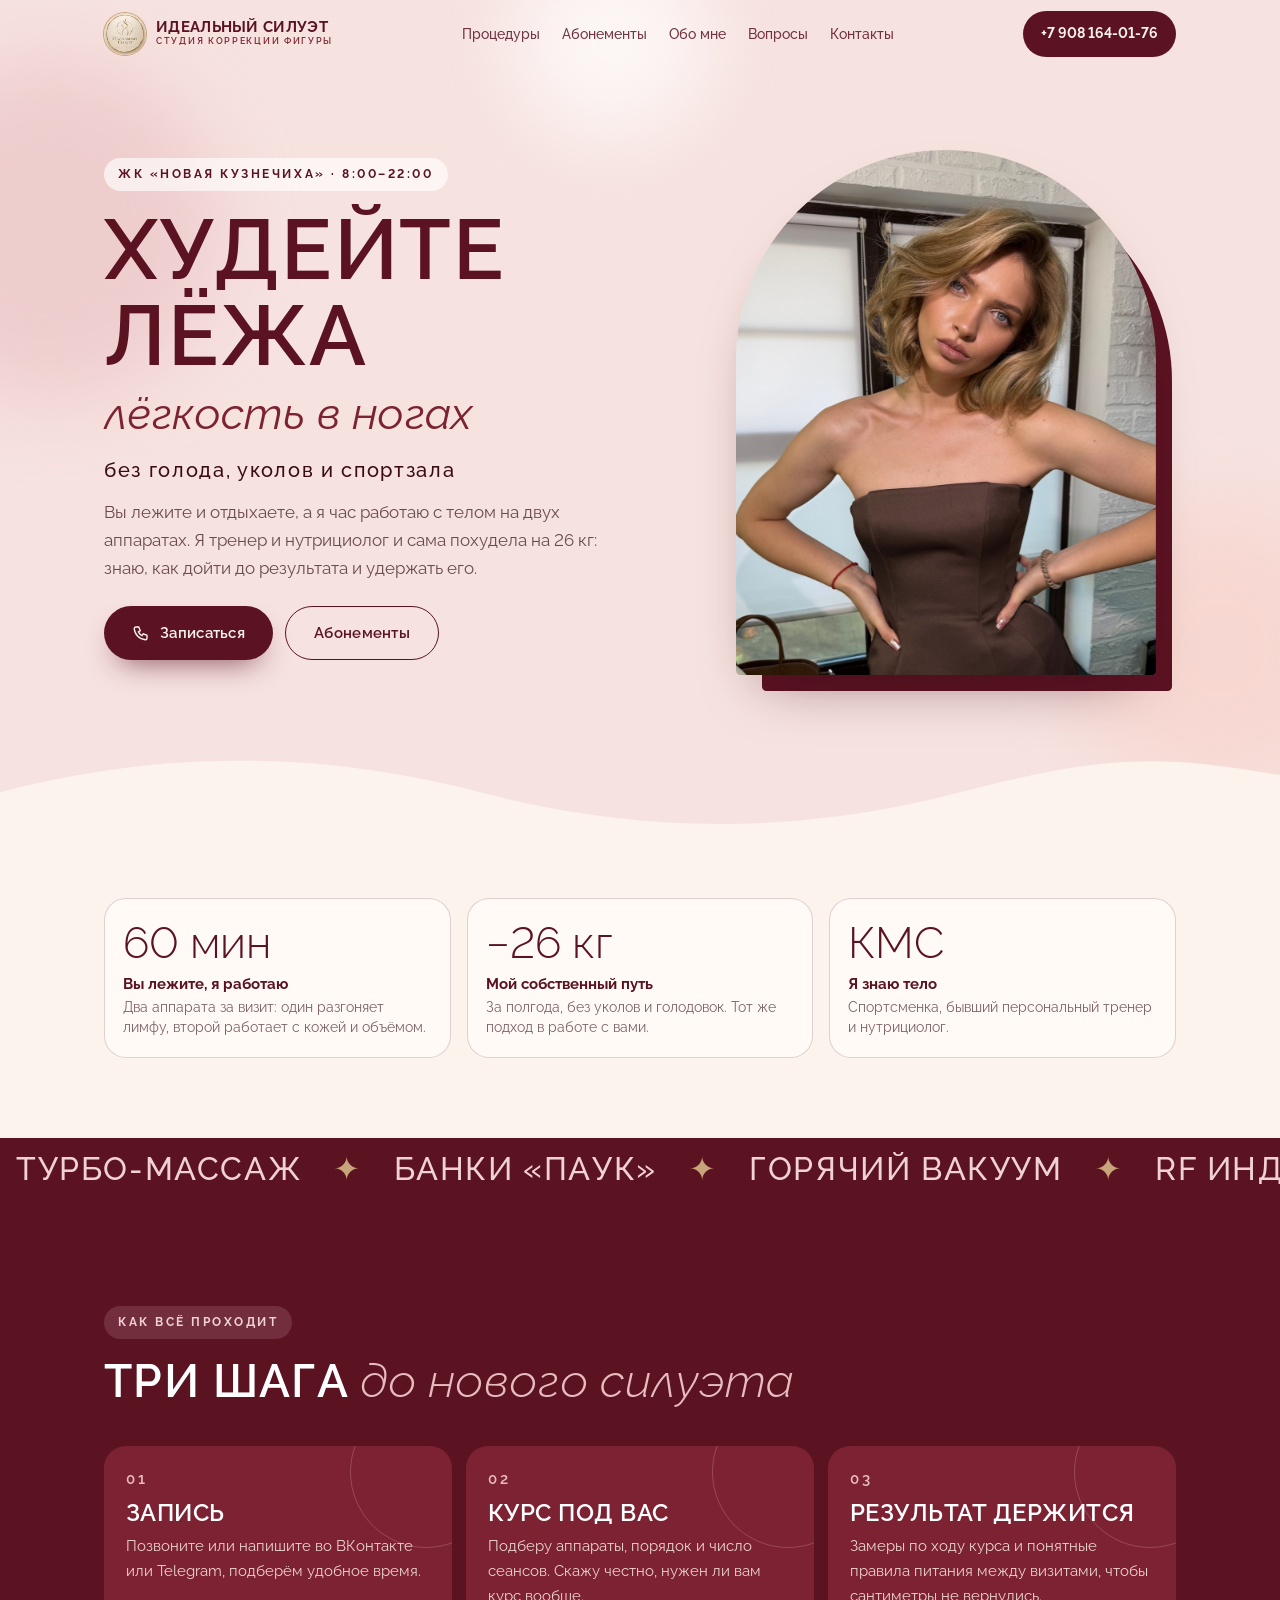
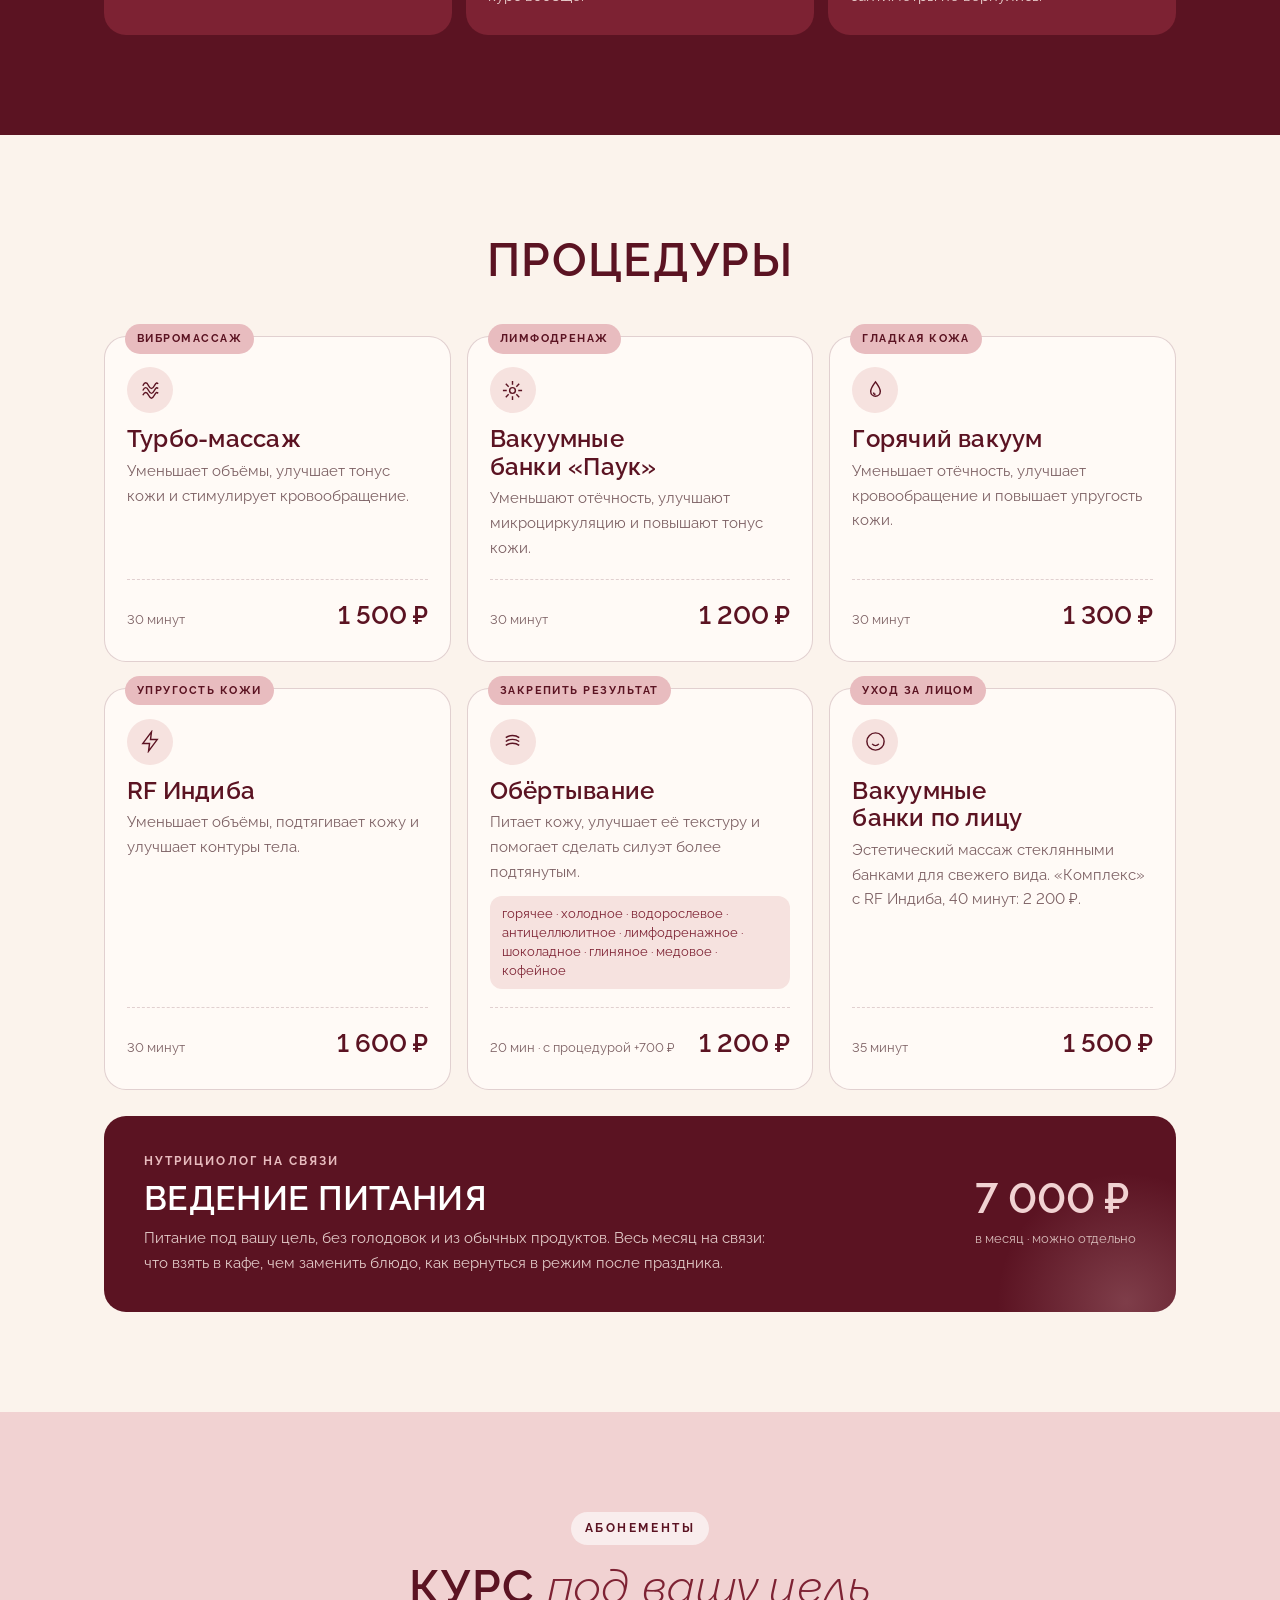
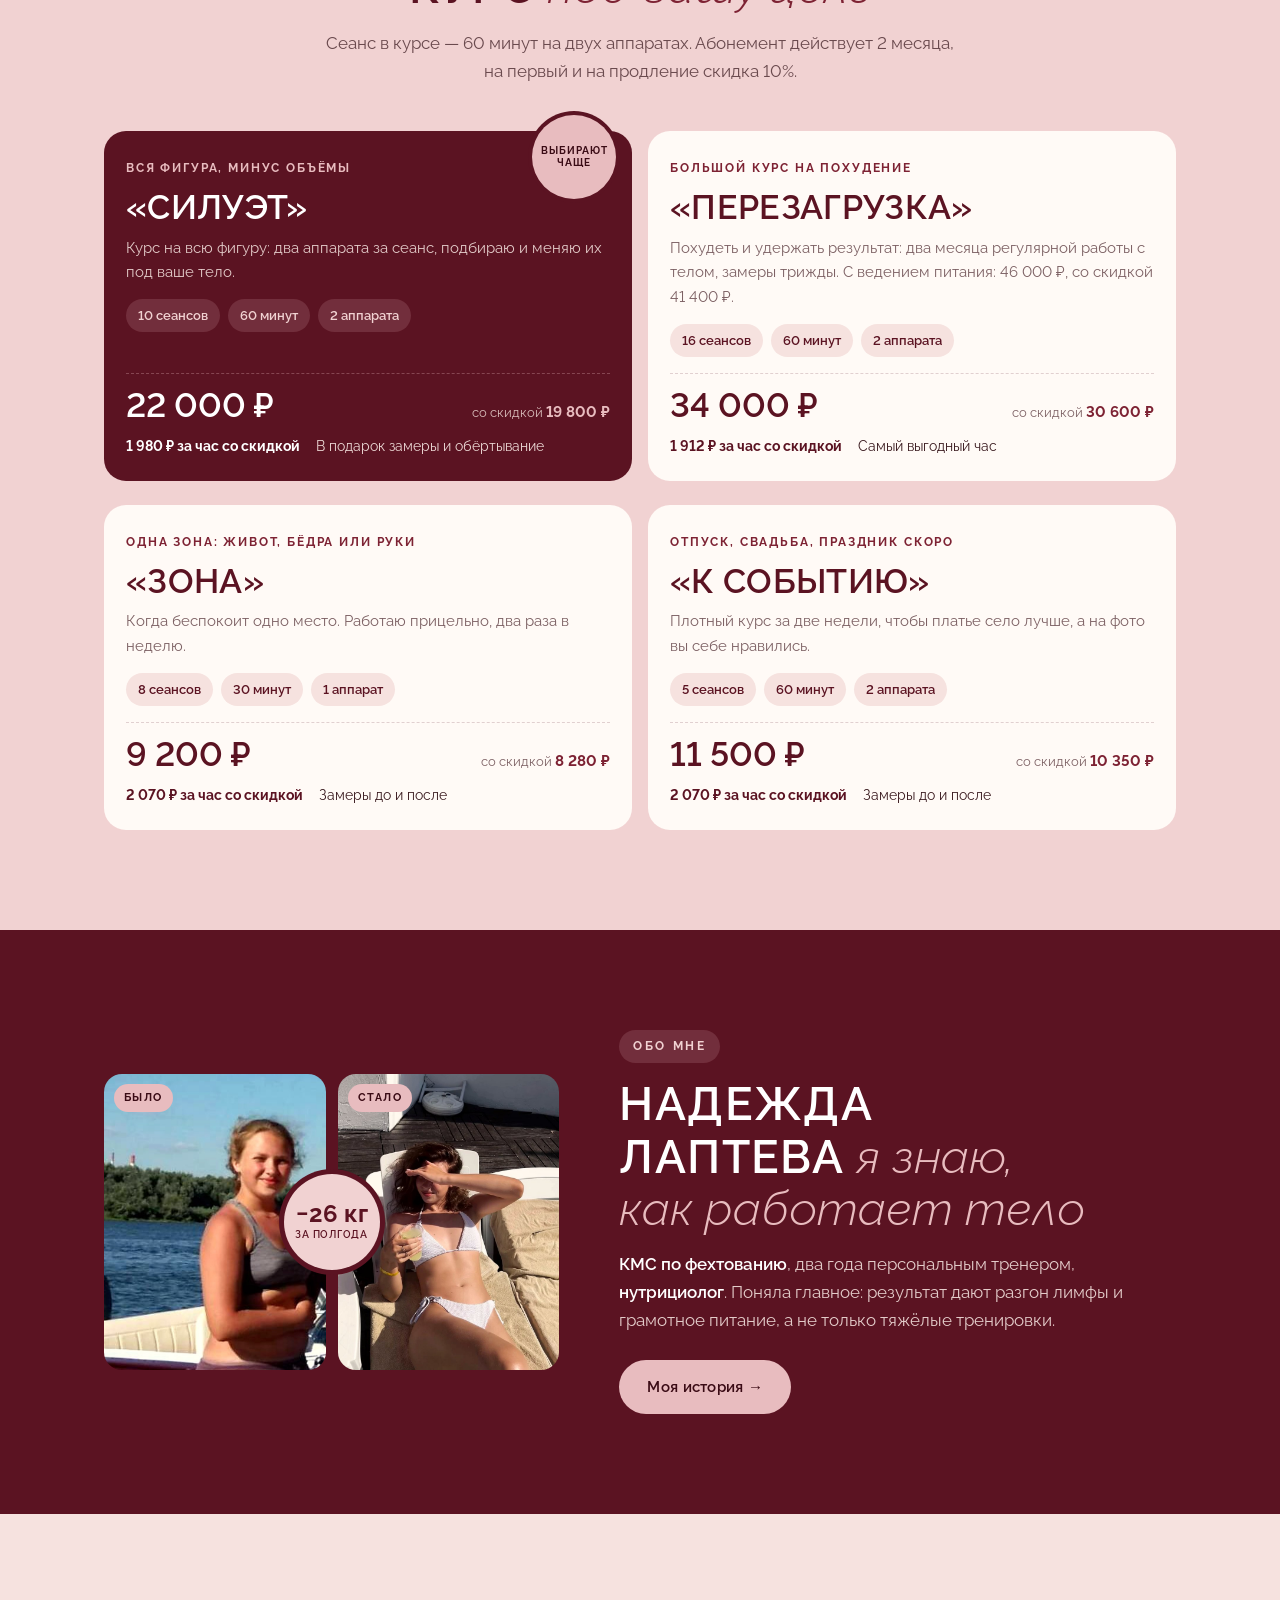
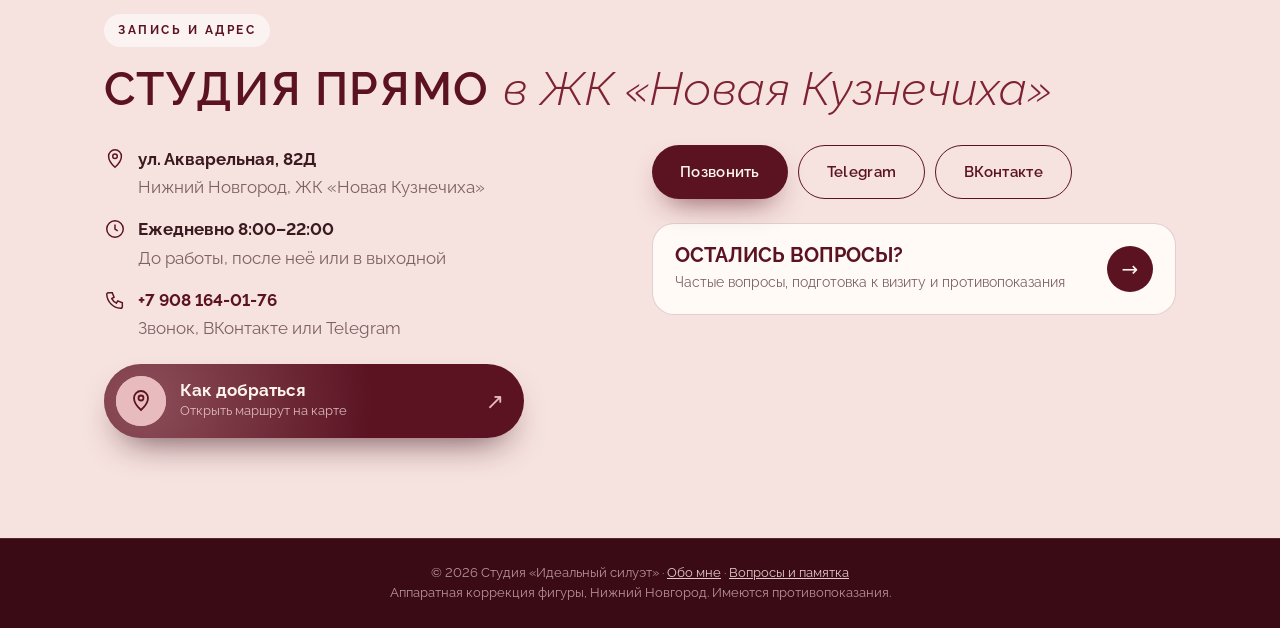
==== commit 00d31d9b: "Сайт v5: 3 страницы, шрифт Raleway, правки владелицы" ====
--- a/index.html
+++ b/index.html
@@ -4,354 +4,60 @@
 <meta charset="utf-8">
 <meta name="viewport" content="width=device-width, initial-scale=1, viewport-fit=cover">
 <title>Идеальный силуэт — аппаратная коррекция фигуры в ЖК «Новая Кузнечиха»</title>
-<meta name="description" content="Студия аппаратной коррекции фигуры в Нижнем Новгороде, ЖК «Новая Кузнечиха», ул. Акварельная, 82Д. Турбо-массаж, вакуумные банки «Паук», горячий вакуум, RF Индиба, обёртывания. Без голодания, уколов и изнуряющих тренировок.">
+<meta name="description" content="Студия аппаратной коррекции фигуры в Нижнем Новгороде, ЖК «Новая Кузнечиха», ул. Акварельная, 82Д. Турбо-массаж, вакуумные банки «Паук», горячий вакуум, RF Индиба, обёртывания. Без голода, уколов и спортзала.">
 <meta name="theme-color" content="#f6e2df">
 <link rel="icon" href="img/logo.jpg">
-<meta property="og:title" content="Идеальный силуэт — студия коррекции фигуры">
-<meta property="og:description" content="Аппаратная коррекция фигуры в ЖК «Новая Кузнечиха». Ежедневно 8:00–22:00.">
-<meta property="og:image" content="img/logo.jpg">
+<meta property="og:type" content="website">
+<meta property="og:title" content="Идеальный силуэт — худейте лёжа">
+<meta property="og:description" content="Аппаратная коррекция фигуры в ЖК «Новая Кузнечиха»: турбо-массаж, вакуум, RF Индиба, обёртывания и ведение питания. Ежедневно 8:00–22:00.">
+<meta property="og:image" content="https://nedusss.github.io/idealsiluett/img/master.jpg">
 <link rel="preconnect" href="https://fonts.googleapis.com">
 <link rel="preconnect" href="https://fonts.gstatic.com" crossorigin>
-<link href="https://fonts.googleapis.com/css2?family=Cormorant+Garamond:ital,wght@1,400;1,500&family=Manrope:wght@300;400;500;600;700&family=Oranienbaum&display=swap" rel="stylesheet">
-<style>
-:root{
-  --wine:#5b1322; --wine-d:#3a0b15; --berry:#7d2233; --rose:#e8bcbf; --rose-l:#f1d2d2; --blush:#f6e2df;
-  --cream:#fbf3ec; --paper:#fffaf6; --gold:#c8a47a; --text:#3a1a1f; --muted:#7d6164; --line:rgba(91,19,34,.18);
-  --r:22px;
-  --disp:Oranienbaum,"Times New Roman",serif; --ital:"Cormorant Garamond",Georgia,serif;
-}
-*{box-sizing:border-box;margin:0;padding:0}
-html{scroll-behavior:smooth;-webkit-text-size-adjust:100%}
-body{font-family:Manrope,system-ui,sans-serif;font-weight:400;color:var(--text);background:var(--cream);font-size:clamp(15px,4vw,17px);line-height:1.65;overflow-x:hidden}
-img{max-width:100%;display:block}
-a{color:inherit}
-h1,h2,h3{font-family:var(--disp);font-weight:400;line-height:1.05;font-variant-numeric:lining-nums;text-wrap:balance}
-h2{font-size:clamp(31px,8.4vw,60px);color:var(--wine);text-transform:uppercase;letter-spacing:.01em}
-h2 em,h1 em{font-family:var(--ital);font-style:italic;font-weight:500;text-transform:none;letter-spacing:0;color:var(--berry);font-size:1.12em;line-height:.95}
-h3{font-size:clamp(23px,6vw,28px);color:var(--wine);line-height:1.15}
-.wrap{width:100%;max-width:1120px;margin:0 auto;padding:0 20px}
-section{padding:clamp(64px,12vw,110px) 0;position:relative}
-.eyebrow{display:inline-block;font-size:11.5px;letter-spacing:.24em;text-transform:uppercase;color:var(--wine);font-weight:700;margin-bottom:18px;padding:7px 14px;border-radius:999px;background:var(--rose-l)}
-.lead{color:var(--muted);max-width:640px;margin-top:18px}
-.center{text-align:center}.center .lead{margin-left:auto;margin-right:auto}
-.btn{display:inline-flex;align-items:center;justify-content:center;gap:10px;min-height:54px;padding:0 30px;border-radius:999px;font:600 15px/1 Manrope,sans-serif;text-decoration:none;letter-spacing:.02em;transition:transform .25s,box-shadow .25s,background .25s,color .25s;cursor:pointer;border:0}
-.btn-wine{background:var(--wine);color:var(--cream);box-shadow:0 14px 30px -14px rgba(91,19,34,.8)}
-.btn-wine:hover{transform:translateY(-2px);background:var(--berry)}
-.btn-rose{background:var(--rose);color:var(--wine-d)}
-.btn-rose:hover{transform:translateY(-2px);background:var(--rose-l)}
-.btn-line{border:1.5px solid var(--wine);color:var(--wine);background:transparent}
-.btn-line:hover{background:var(--wine);color:var(--cream)}
-.btn svg{width:18px;height:18px}
-.wave{position:absolute;left:0;right:0;bottom:-1px;width:100%;height:clamp(34px,6vw,80px);display:block;fill:currentColor;pointer-events:none}
-
-/* header */
-header{position:fixed;inset:0 0 auto 0;z-index:50;transition:background .3s,box-shadow .3s}
-header.solid{background:rgba(251,243,236,.93);backdrop-filter:blur(10px);box-shadow:0 1px 0 var(--line)}
-.hbar{display:flex;align-items:center;justify-content:space-between;height:68px}
-.brand{display:flex;align-items:center;gap:10px;text-decoration:none}
-.brand img{width:42px;height:42px;border-radius:50%;box-shadow:0 0 0 1px var(--gold)}
-.brand span{font-family:var(--disp);font-size:20px;color:var(--wine);line-height:1;text-transform:uppercase;letter-spacing:.04em}
-.brand small{display:block;font:600 8.5px/1.6 Manrope;letter-spacing:.2em;text-transform:uppercase;color:var(--berry)}
-nav.menu{display:none;gap:24px;font-size:13.5px;font-weight:500}
-nav.menu a{text-decoration:none;color:var(--wine);opacity:.85}
-nav.menu a:hover{opacity:1;text-decoration:underline;text-underline-offset:6px}
-.hphone{display:none;font-weight:700;text-decoration:none;color:var(--cream);background:var(--wine);padding:11px 18px;border-radius:999px;font-size:14px}
-@media(min-width:1000px){nav.menu{display:flex}.hphone{display:block}}
-
-/* hero */
-.hero{padding-top:96px;padding-bottom:clamp(70px,12vw,130px);background:var(--blush);overflow:hidden;color:var(--wine-d)}
-.hero .wave{color:var(--wine)}
-.hero-grid{display:grid;gap:34px;align-items:center}
-.hero .eyebrow{background:rgba(255,255,255,.6)}
-.hero h1{font-size:clamp(54px,15.5vw,124px);color:var(--wine);text-transform:uppercase;line-height:.9;letter-spacing:-.005em}
-.hero h1 em{display:block;font-size:.5em;line-height:1;margin-top:.12em;color:var(--berry)}
-.hero h1 small{display:block;font:500 clamp(15px,4.2vw,20px)/1.4 Manrope,sans-serif;text-transform:none;letter-spacing:0;color:var(--wine-d);margin-top:14px}
-.hero p.sub{color:#6a4a4e;max-width:520px;margin-top:18px}
-.hero .cta{display:flex;flex-wrap:wrap;gap:12px;margin-top:26px}
-.chips{display:flex;flex-wrap:wrap;gap:8px;margin-top:24px}
-.chip{font-size:12.5px;font-weight:500;padding:7px 13px;border:1px solid var(--line);border-radius:999px;background:rgba(255,255,255,.55);color:var(--wine)}
-.hero-photo{position:relative;justify-self:center;width:min(82vw,430px);margin-top:10px}
-.hero-photo:before{content:"";position:absolute;inset:26px -16px -16px 26px;background:var(--wine);border-radius:999px 999px var(--r) var(--r)}
-.hero-photo .arch{position:relative;border-radius:999px 999px var(--r) var(--r);overflow:hidden;aspect-ratio:4/5;box-shadow:0 30px 60px -30px rgba(58,11,21,.6)}
-.hero-photo .arch img{width:100%;height:100%;object-fit:cover;object-position:50% 18%}
-.badge{position:absolute;left:-10px;bottom:30px;background:var(--paper);border-radius:18px;padding:14px 18px;box-shadow:0 16px 40px -18px rgba(58,11,21,.55);max-width:210px}
-.badge b{font-family:var(--disp);font-size:34px;color:var(--wine);display:block;line-height:1}
-.badge span{font-size:12.5px;color:var(--muted);line-height:1.35;display:block;margin-top:4px}
-.sticker{position:absolute;right:-8px;top:6%;width:112px;height:112px;border-radius:50%;background:var(--wine);color:var(--cream);display:grid;place-content:center;text-align:center;transform:rotate(10deg);font-size:10.5px;letter-spacing:.1em;text-transform:uppercase;font-weight:600;line-height:1.3;box-shadow:0 0 0 5px var(--blush),0 0 0 6px var(--wine)}
-.sticker b{display:block;font:400 25px/1 var(--disp);letter-spacing:0;color:var(--rose-l);margin:3px 0}
-@media(min-width:900px){.hero{padding-top:120px;min-height:100svh;display:flex;align-items:center}.hero-grid{grid-template-columns:1.1fr .9fr;gap:50px}.badge{left:-44px}.sticker{right:-30px;width:128px;height:128px}}
-
-/* marquee */
-.mq{background:var(--wine);color:var(--rose-l);overflow:hidden;padding:16px 0 20px;white-space:nowrap}
-.mq div{display:inline-flex;animation:mq 34s linear infinite}
-.mq span{font:400 clamp(22px,5.5vw,34px)/1 var(--disp);text-transform:uppercase;letter-spacing:.05em;padding:0 18px}
-.mq i{font-style:normal;color:var(--gold)}
-@keyframes mq{to{transform:translateX(-50%)}}
-
-/* pain */
-.cards{display:grid;gap:16px;margin-top:40px}
-@media(min-width:760px){.cards.c3{grid-template-columns:repeat(3,1fr)}.cards.c2{grid-template-columns:repeat(2,1fr)}}
-.card{background:var(--paper);border:1px solid var(--line);border-radius:var(--r);padding:26px 24px}
-.card .num{font-family:var(--disp);font-size:54px;color:var(--rose);line-height:1}
-.card h3{margin:10px 0 8px}
-.card p{color:var(--muted);font-size:15px}
-.pain .card{background:var(--blush);border-color:transparent}
-.answer{margin-top:16px;padding:34px 26px;border-radius:var(--r);background:var(--wine);color:#f0dcd9;position:relative;overflow:hidden}
-.answer:after{content:"";position:absolute;right:-70px;top:-70px;width:240px;height:240px;border-radius:50%;border:1px solid rgba(232,188,191,.35)}
-.answer:before{content:"";position:absolute;right:-20px;top:-110px;width:240px;height:240px;border-radius:50%;border:1px solid rgba(232,188,191,.2)}
-.answer h3{color:#fff;font-size:clamp(26px,6.8vw,40px);text-transform:uppercase}
-.answer h3 em{font-family:var(--ital);font-style:italic;text-transform:none;color:var(--rose);font-size:1.1em}
-.answer p{margin-top:14px;color:#e6cfcd;max-width:720px;position:relative}
-@media(min-width:760px){.answer{padding:44px 46px}}
-
-/* method */
-.method{background:var(--wine);color:#ecd8d5}
-.method h2{color:#fff}.method h2 em{color:var(--rose)}
-.method .eyebrow{background:rgba(232,188,191,.16);color:var(--rose-l)}
-.method .lead{color:#dcc3c1}
-.steps{display:grid;gap:14px;margin-top:44px}
-@media(min-width:760px){.steps{grid-template-columns:repeat(2,1fr)}}
-.step{background:var(--berry);border-radius:var(--r);padding:26px 24px;position:relative}
-.step i{font:400 15px/1 var(--disp);font-style:normal;letter-spacing:.2em;color:var(--rose);display:block;margin-bottom:12px}
-.step h3{font-size:24px;margin-bottom:8px;color:#fff;text-transform:uppercase;letter-spacing:.02em}
-.step p{color:#ecd3d1;font-size:15px}
-
-/* procedures */
-.proc .cards{gap:30px 16px;margin-top:54px}
-.proc .card{display:flex;flex-direction:column;position:relative;padding-top:34px;background:var(--paper)}
-.proc .tag{position:absolute;top:-14px;left:22px;font-size:11px;letter-spacing:.14em;text-transform:uppercase;color:var(--wine);font-weight:700;background:var(--rose);padding:6px 13px;border-radius:999px}
-.proc .card ul{list-style:none;margin:14px 0 0;display:grid;gap:6px;font-size:14.5px;color:var(--text)}
-.proc .card li{padding-left:22px;position:relative}
-.proc .card li:before{content:"";position:absolute;left:2px;top:.62em;width:7px;height:7px;border-radius:50%;background:var(--rose)}
-.proc .price{padding-top:18px;display:flex;justify-content:space-between;align-items:baseline;gap:10px;border-top:1px dashed var(--line);margin-top:auto}
-.proc .card ul{margin-bottom:20px}
-.proc .price b{font-family:var(--disp);font-size:32px;color:var(--wine);font-weight:400;white-space:nowrap}
-.proc .price span{font-size:13px;color:var(--muted)}
-.ico{width:46px;height:46px;border-radius:50%;background:var(--blush);display:grid;place-items:center;margin-bottom:14px}
-.ico svg{width:23px;height:23px;stroke:var(--wine);fill:none;stroke-width:1.5}
-.food{margin-top:30px;border-radius:var(--r);padding:30px 26px;background:var(--wine);color:#ecd8d5;display:grid;gap:18px;align-items:center}
-.food .for{font-size:11.5px;letter-spacing:.18em;text-transform:uppercase;color:var(--rose);font-weight:700}
-.food h3{color:#fff;margin:8px 0 10px;text-transform:uppercase;font-size:clamp(26px,6.5vw,34px)}.food p{color:#e3cbc9;font-size:15px;max-width:640px}
-.food-p b{display:block;font-family:var(--disp);font-size:50px;font-weight:400;color:var(--rose-l);line-height:1;white-space:nowrap}
-.food-p span{display:block;font-size:13px;color:#d9bdbb;margin-top:8px}
-@media(min-width:760px){.food{grid-template-columns:1fr auto;gap:40px;padding:38px 42px}}
-
-/* abonements */
-.complex{background:var(--rose-l)}
-.complex .eyebrow{background:rgba(255,255,255,.6)}
-.complex .lead{color:#6a4a4e}
-.cx{border-radius:var(--r);padding:30px 24px 26px;background:var(--paper);position:relative;display:flex;flex-direction:column}
-.cx.hit{background:var(--wine);color:#ecd8d5}
-.cx.hit h3{color:#fff}.cx.hit p{color:#e3cbc9}
-.cx .lbl{position:absolute;top:-16px;right:18px;width:86px;height:86px;border-radius:50%;display:grid;place-content:center;text-align:center;background:var(--rose);color:var(--wine-d);font-size:10px;letter-spacing:.1em;text-transform:uppercase;font-weight:700;line-height:1.25;transform:rotate(10deg);box-shadow:0 0 0 4px var(--wine)}
-.cx .for{font-size:11.5px;letter-spacing:.16em;text-transform:uppercase;color:var(--berry);font-weight:700}
-.cx.hit .for{color:var(--rose);max-width:calc(100% - 96px)}
-.cx h3{margin:10px 0 10px;font-size:clamp(32px,8vw,42px);text-transform:uppercase}
-.cx p{color:var(--muted);font-size:15px}
-.flow{display:flex;flex-wrap:wrap;align-items:center;gap:8px;margin:16px 0 18px;font-size:13px}
-.flow span{padding:6px 12px;border-radius:999px;background:var(--blush);color:var(--wine);font-weight:600}
-.cx.hit .flow span{background:rgba(232,188,191,.16);color:var(--rose-l)}
-.cxp{display:flex;flex-wrap:wrap;align-items:baseline;justify-content:space-between;gap:4px 12px;margin-top:auto;padding-top:16px;border-top:1px dashed var(--line)}
-.cx.hit .cxp{border-top-color:rgba(232,188,191,.3)}
-.cxp b{font-family:var(--disp);font-size:40px;font-weight:400;color:var(--wine);line-height:1}
-.cx.hit .cxp b{color:#fff}
-.cxp span{font-size:13px;color:var(--muted)}
-.cx.hit .cxp span{color:#d9bdbb}
-.cxp strong{color:var(--berry);font-weight:700;font-size:15px}.cx.hit .cxp strong{color:var(--rose)}
-.abon{display:flex;flex-wrap:wrap;gap:6px 16px;margin-top:8px;font-size:13.5px;color:var(--text)}
-.cx.hit .abon{color:#ecd8d5}
-.note{font-size:13.5px;color:var(--muted);margin-top:16px}
-.complex .note{color:#6a4a4e}
-
-/* price */
-.offers{display:grid;gap:14px;margin-top:22px}
-@media(min-width:700px){.offers{grid-template-columns:1fr 1fr}}
-.offer{border-radius:var(--r);padding:22px;background:var(--blush);color:var(--text)}
-.offer b{display:block;font-family:var(--disp);font-size:24px;color:var(--wine);line-height:1.1;font-weight:400;text-transform:uppercase}
-.offer span{font-size:14px;color:var(--muted);display:block;margin-top:6px}
-.first-v{margin-top:40px;background:var(--wine);color:#ecd8d5;padding:28px 26px}
-.first-v b{color:#fff;font-size:clamp(28px,7vw,38px)}.first-v span{color:#e3cbc9}
-.price-t{margin-top:16px;background:var(--paper);border-radius:var(--r);border:1px solid var(--line);overflow:hidden}
-.row{display:flex;justify-content:space-between;gap:16px;padding:18px 22px;border-bottom:1px solid var(--line);align-items:baseline}
-.row:last-child{border-bottom:0}
-.row .n{font-weight:600}.row .n small{display:block;color:var(--muted);font-weight:400;font-size:13px}
-.row .p{font-family:var(--disp);font-size:27px;color:var(--wine);white-space:nowrap}
-.sub-h{margin-top:48px;font-size:clamp(28px,7vw,40px);text-transform:uppercase}
-.rules{margin-top:22px}.rules ul{list-style:none;display:grid;gap:10px;margin-top:12px;font-size:15px;color:var(--muted)}.rules li{padding-left:22px;position:relative}.rules li:before{content:"";position:absolute;left:2px;top:.62em;width:7px;height:7px;border-radius:50%;background:var(--rose)}.rules b{color:var(--text);font-weight:600}
-
-/* memo: подготовка, курс, противопоказания */
-.memo{background:var(--blush)}
-.memo .eyebrow{background:rgba(255,255,255,.6)}
-.memo-grid{display:grid;gap:16px;margin-top:44px}
-@media(min-width:860px){.memo-grid{grid-template-columns:1fr 1fr}}
-.mcard{background:var(--paper);border-radius:var(--r);overflow:hidden;display:flex;flex-direction:column}
-.mcard header{position:static;background:var(--wine);color:#fff;padding:22px 24px}
-.mcard header small{display:block;font-size:11px;letter-spacing:.2em;text-transform:uppercase;color:var(--rose);font-weight:700;margin-bottom:6px}
-.mcard header h3{color:#fff;text-transform:uppercase;font-size:clamp(25px,6.4vw,32px)}
-.check{list-style:none;display:grid;gap:12px;padding:24px;font-size:15px}
-.check li{padding-left:32px;position:relative}
-.check li:before{content:"";position:absolute;left:0;top:.2em;width:20px;height:20px;border-radius:50%;background:var(--rose-l) url("data:image/svg+xml,%3Csvg xmlns='http://www.w3.org/2000/svg' viewBox='0 0 20 20' fill='none' stroke='%235b1322' stroke-width='2' stroke-linecap='round' stroke-linejoin='round'%3E%3Cpath d='m5.5 10.5 3 3 6-7'/%3E%3C/svg%3E") center/100% no-repeat}
-.check b{font-weight:600}
-.contra{margin-top:16px;background:var(--paper);border-radius:var(--r);overflow:hidden}
-.contra-head{background:var(--wine);color:#e3cbc9;padding:26px 24px}
-.contra-head small{display:block;font-size:11px;letter-spacing:.2em;text-transform:uppercase;color:var(--rose);font-weight:700;margin-bottom:6px}
-.contra-head h3{color:#fff;text-transform:uppercase;font-size:clamp(25px,6.4vw,34px)}
-.contra-head p{font-size:14.5px;margin-top:10px;max-width:680px}
-.contra-body{display:grid;grid-template-columns:minmax(0,1fr)}
-.contra-dev,.contra-all{min-width:0}
-@media(min-width:860px){.contra-body{grid-template-columns:.9fr 1.1fr}}
-.contra-all{padding:26px 24px;background:#fbeeeb}
-.contra-all h4,.contra-dev h4{font:700 12px/1.4 Manrope;letter-spacing:.16em;text-transform:uppercase;color:var(--berry);margin-bottom:14px}
-.dots{list-style:none;display:grid;gap:9px;font-size:14.5px}
-.dots li{padding-left:20px;position:relative}
-.dots li:before{content:"";position:absolute;left:2px;top:.62em;width:7px;height:7px;border-radius:50%;background:var(--berry)}
-.contra-dev{padding:26px 24px}
-.tabs{display:flex;gap:8px;overflow-x:auto;margin:0 -24px 20px;padding:0 24px 4px;scrollbar-width:none}
-.tabs::-webkit-scrollbar{display:none}
-.tabs button{flex:none;font:600 13.5px/1 Manrope,sans-serif;padding:11px 16px;border-radius:999px;border:1.5px solid var(--line);background:transparent;color:var(--wine);cursor:pointer;transition:background .2s,color .2s}
-.tabs button[aria-selected="true"]{background:var(--wine);border-color:var(--wine);color:var(--cream)}
-.tabs button:focus-visible{outline:2px solid var(--berry);outline-offset:2px}
-@media(min-width:860px){.tabs{flex-wrap:wrap;overflow:visible;margin:0 0 20px;padding:0}}
-.panel[hidden]{display:none}
-.panel p.hint{font-size:13.5px;color:var(--muted);margin-top:14px}
-.memo .note{color:#6a4a4e;max-width:780px;margin-left:auto;margin-right:auto}
-
-/* studio */
-.gal{display:grid;grid-template-columns:1fr 1fr;gap:14px;margin-top:40px}
-.gal figure{position:relative;border-radius:var(--r);overflow:hidden;background:var(--rose-l)}
-.gal img{width:100%;height:100%;aspect-ratio:4/5;object-fit:cover;transition:transform .6s}
-.gal figure:hover img{transform:scale(1.03)}
-.gal figcaption{position:absolute;inset:auto 0 0 0;padding:34px 16px 14px;font-size:13.5px;line-height:1.35;color:#fff;background:linear-gradient(180deg,transparent,rgba(58,11,21,.8))}
-.gal .g-big{grid-column:1/-1}.gal .g-big img{aspect-ratio:4/3}
-@media(min-width:900px){.gal{grid-template-columns:repeat(4,1fr)}.gal .g-big{grid-column:span 2;grid-row:span 2}.gal .g-big img{aspect-ratio:auto}}
-.house-img{border-radius:var(--r);width:100%;aspect-ratio:16/10;object-fit:cover}
-
-/* about */
-.about{background:var(--wine);color:#ecd8d5}
-.about h2{color:#fff}.about h2 em{color:var(--rose)}
-.about .eyebrow{background:rgba(232,188,191,.16);color:var(--rose-l)}
-.about-grid{display:grid;gap:40px;margin-top:10px}
-.about p{color:#e3cbc9;margin-top:14px}
-.about p strong{color:#fff;font-weight:600}
-.facts{display:grid;grid-template-columns:1fr 1fr;gap:12px;margin-top:28px}
-.fact{background:var(--berry);border-radius:18px;padding:16px}
-.fact b{display:block;font-family:var(--disp);font-size:30px;color:var(--rose-l);line-height:1;font-weight:400}
-.fact span{font-size:13px;color:#e3cbc9;line-height:1.35;display:block;margin-top:6px}
-.quote{margin-top:30px;padding-left:20px;border-left:2px solid var(--rose);font-family:var(--ital);font-style:italic;font-size:clamp(23px,5.8vw,29px);color:#fff;line-height:1.25}
-.story{display:grid;gap:18px;grid-template-columns:1fr 1fr;align-items:end}
-.story figure{position:relative}
-.story img{border-radius:18px;width:100%;aspect-ratio:3/4;object-fit:cover;object-position:50% 12%}
-.story figcaption{font-size:12.5px;color:#d9bdbb;margin-top:8px;text-align:center}
-.story .tagb{position:absolute;top:12px;left:12px;background:var(--rose);color:var(--wine-d);font-size:11px;letter-spacing:.14em;text-transform:uppercase;padding:5px 11px;border-radius:999px;font-weight:700}
-.story .minus{grid-column:1/-1;text-align:center;font-family:var(--disp);font-size:clamp(34px,9vw,52px);color:var(--rose-l);line-height:1;text-transform:uppercase}
-.story .minus small{display:block;font:400 13px/1.5 Manrope;color:#d9bdbb;margin-top:8px;text-transform:none}
-.dip{margin-top:34px;border-top:1px solid rgba(232,188,191,.25);padding-top:28px}
-.dip img{border-radius:18px;width:100%;max-width:440px;aspect-ratio:4/5;object-fit:cover;cursor:zoom-in}
-.dip figcaption{margin-top:14px;font-size:15px;color:#e3cbc9;max-width:440px}.dip figcaption b{color:#fff;font-weight:600}
-@media(min-width:900px){.about-grid{grid-template-columns:1.1fr .9fr;gap:70px}}
-
-/* visit */
-.timeline{margin-top:40px;display:grid;gap:0;position:relative}
-.tl{display:grid;grid-template-columns:54px 1fr;gap:16px;padding-bottom:26px;position:relative}
-.tl:before{content:"";position:absolute;left:26px;top:54px;bottom:0;width:1px;background:var(--rose)}
-.tl:last-child:before{display:none}
-.tl i{width:54px;height:54px;border-radius:50%;background:var(--wine);display:grid;place-items:center;font:400 22px var(--disp);font-style:normal;color:var(--rose-l)}
-.tl h3{font-size:23px;margin:12px 0 4px;text-transform:uppercase}
-.tl p{color:var(--muted);font-size:15px}
-
-/* location */
-.loc{background:var(--blush)}
-.loc .eyebrow{background:rgba(255,255,255,.6)}
-.loc-grid{display:grid;gap:26px;margin-top:36px}
-@media(min-width:900px){.loc-grid{grid-template-columns:1fr 1fr}}
-.map{border-radius:var(--r);overflow:hidden;min-height:340px;background:var(--rose-l)}
-.map iframe{width:100%;height:100%;min-height:340px;border:0;display:block}
-.perks{display:grid;gap:12px;margin-top:20px}
-.perk{display:flex;gap:12px;align-items:flex-start}
-.perk svg{flex:none;width:22px;height:22px;stroke:var(--wine);fill:none;stroke-width:1.6;margin-top:3px}
-
-/* faq */
-details{background:var(--paper);border:1px solid var(--line);border-radius:18px;padding:0 22px;margin-top:12px}
-summary{cursor:pointer;list-style:none;padding:18px 0;font-weight:600;display:flex;justify-content:space-between;gap:12px;color:var(--wine)}
-summary::-webkit-details-marker{display:none}
-summary:after{content:"+";font:400 26px/1 var(--disp);color:var(--berry);transition:transform .25s}
-details[open] summary:after{transform:rotate(45deg)}
-details > div{padding:0 0 20px;color:var(--muted);font-size:15px}
-details a{color:var(--berry);font-weight:600}
-.faq-wrap{max-width:780px;margin:30px auto 0}
-
-/* contacts */
-.final{background:var(--wine-d);color:#ecd8d5;text-align:center;overflow:hidden}
-.final:before{content:"";position:absolute;left:50%;top:-260px;width:620px;height:620px;margin-left:-310px;border-radius:50%;border:1px solid rgba(232,188,191,.18)}
-.final:after{content:"";position:absolute;left:50%;top:-200px;width:500px;height:500px;margin-left:-250px;border-radius:50%;background:radial-gradient(circle,rgba(125,34,51,.75),transparent 68%)}
-.final .wrap{position:relative;z-index:1}
-.final h2{color:#fff}.final h2 em{color:var(--rose)}
-.final .lead{color:#d9bdbb}
-.final .eyebrow{background:rgba(232,188,191,.16);color:var(--rose-l)}
-.final .cta{display:flex;flex-wrap:wrap;gap:12px;justify-content:center;margin-top:30px}
-.final .btn-line{color:#fff;border-color:var(--rose)}
-.final .btn-line:hover{background:var(--rose);color:var(--wine-d)}
-.cinfo{display:grid;gap:10px;margin-top:36px;font-size:15px;color:#e3cbc9}
-.cinfo a{color:#fff;text-decoration:none;border-bottom:1px solid rgba(232,188,191,.5)}
-footer{background:var(--wine-d);color:#b89598;font-size:12.5px;text-align:center;padding:24px 20px 100px;border-top:1px solid rgba(232,188,191,.15)}
-@media(min-width:900px){footer{padding-bottom:24px}}
-
-/* mobile bar */
-.mbar{position:fixed;left:12px;right:12px;bottom:calc(12px + env(safe-area-inset-bottom));z-index:60;display:grid;grid-template-columns:1.4fr 1fr 1fr;gap:8px;padding:8px;border-radius:20px;background:rgba(255,250,246,.95);backdrop-filter:blur(10px);box-shadow:0 14px 40px -12px rgba(58,11,21,.5);transform:translateY(140%);transition:transform .35s}
-.mbar.show{transform:none}
-.mbar a{min-height:48px;border-radius:14px;display:flex;align-items:center;justify-content:center;gap:6px;text-decoration:none;font-size:13.5px;font-weight:600;color:var(--wine);background:var(--blush)}
-.mbar a.main{background:var(--wine);color:var(--cream)}
-.mbar svg{width:17px;height:17px}
-@media(min-width:900px){.mbar{display:none}}
-
-/* lightbox */
-.lb{position:fixed;inset:0;background:rgba(30,6,11,.92);display:none;place-items:center;z-index:100;padding:20px;cursor:zoom-out}
-.lb.open{display:grid}
-.lb img{max-height:90svh;border-radius:12px}
-
-/* reveal */
-.rv{opacity:0;transform:translateY(26px);transition:opacity .8s ease,transform .8s ease}
-.rv.in{opacity:1;transform:none}
-.d1{transition-delay:.1s}.d2{transition-delay:.2s}.d3{transition-delay:.3s}
-@media(prefers-reduced-motion:reduce){.rv{opacity:1;transform:none;transition:none}html{scroll-behavior:auto}.mq div{animation:none}}
-</style>
+<link href="https://fonts.googleapis.com/css2?family=Raleway:ital,wght@0,300;0,400;0,500;0,600;0,700;1,300;1,400&display=swap" rel="stylesheet">
+<link rel="stylesheet" href="css/style.css">
+<script>document.documentElement.className='js'</script>
 </head>
 <body>
-
-<header id="top">
+<div class="progress" aria-hidden="true"></div>
+
+<header class="site-head" id="top">
   <div class="wrap hbar">
-    <a class="brand" href="#top"><img src="img/logo.jpg" alt="Логотип студии «Идеальный силуэт»"><span>Идеальный силуэт<small>студия коррекции фигуры</small></span></a>
-    <nav class="menu">
-      <a href="#procedures">Процедуры</a><a href="#complex">Абонементы</a><a href="#price">Цены</a><a href="#memo">Памятка</a><a href="#studio">Студия</a><a href="#about">Обо мне</a><a href="#location">Адрес</a>
+    <a class="brand" href="#top"><img src="img/logo.jpg" alt=""><span>Идеальный силуэт<small>студия коррекции фигуры</small></span></a>
+    <nav class="menu" id="menu" aria-label="Меню">
+      <a href="#procedures">Процедуры</a><a href="#complex">Абонементы</a><a href="about.html">Обо мне</a><a href="faq.html">Вопросы</a><a href="#contacts">Контакты</a>
     </nav>
     <a class="hphone" href="tel:+79081640176">+7 908 164-01-76</a>
+    <button class="burger" type="button" aria-label="Открыть меню" aria-controls="menu" aria-expanded="false"><i></i></button>
   </div>
 </header>
 
 <!-- HERO -->
 <section class="hero">
+  <span class="blob b1"></span><span class="blob b2"></span><span class="blob b3"></span>
   <div class="wrap hero-grid">
     <div>
-      <div class="eyebrow rv">ЖК «Новая Кузнечиха» · Нижний Новгород</div>
-      <h1 class="rv d1">Худейте лёжа <em>минус сантиметры</em><small>без голода, уколов и спортзала</small></h1>
-      <p class="sub rv d2">Вы приходите, ложитесь и отдыхаете, а я час работаю с вашим телом на двух аппаратах: уходит отёчность, тело становится легче, кожа ровнее. Я спортсменка и нутрициолог и сама похудела на 26 кг, поэтому знаю, как довести вас до результата и как его удержать.</p>
+      <div class="eyebrow rv">ЖК «Новая Кузнечиха» · 8:00–22:00</div>
+      <h1><span class="ln"><span>Худейте лёжа</span></span><span class="rot"><b data-words="минус сантиметры|лёгкость в ногах|гладкая кожа|без «апельсиновой корки»">минус сантиметры</b></span><span class="no">без голода, уколов и спортзала</span></h1>
+      <p class="sub rv d2">Вы лежите и отдыхаете, а я час работаю с телом на двух аппаратах. Я тренер и нутрициолог и сама похудела на 26 кг: знаю, как дойти до результата и удержать его.</p>
       <div class="cta rv d3">
-        <a class="btn btn-wine" href="tel:+79081640176"><svg viewBox="0 0 24 24" fill="none" stroke="currentColor" stroke-width="1.8"><path d="M5 4h4l2 5-2.5 1.5a11 11 0 0 0 5 5L15 13l5 2v4a2 2 0 0 1-2 2A16 16 0 0 1 3 6a2 2 0 0 1 2-2"/></svg>Записаться на первый визит</a>
-        <a class="btn btn-line" href="#price">Цены и абонементы</a>
-      </div>
-      <div class="chips rv d3">
-        <span class="chip">Ежедневно 8:00–22:00</span>
-        <span class="chip">ул. Акварельная, 82Д</span>
-        <span class="chip">Только для женщин</span>
+        <a class="btn btn-wine shine" href="tel:+79081640176"><svg viewBox="0 0 24 24" fill="none" stroke="currentColor" stroke-width="1.8"><path d="M5 4h4l2 5-2.5 1.5a11 11 0 0 0 5 5L15 13l5 2v4a2 2 0 0 1-2 2A16 16 0 0 1 3 6a2 2 0 0 1 2-2"/></svg>Записаться</a>
+        <a class="btn btn-line" href="#complex">Абонементы</a>
       </div>
     </div>
     <div class="hero-photo rv d2">
-      <div class="arch"><img src="img/master.jpg" alt="Надежда Лаптева — мастер аппаратной коррекции фигуры"></div>
-      <div class="sticker">Первый визит<b>1 500 ₽</b>с замерами</div>
-      <div class="badge"><b>−26 кг</b><span>Надежда сама прошла этот путь и знает, как он работает</span></div>
+      <div class="arch"><img src="img/master.jpg" alt="Надежда Лаптева — мастер аппаратной коррекции фигуры" fetchpriority="high"></div>
     </div>
   </div>
   <svg class="wave" viewBox="0 0 1440 80" preserveAspectRatio="none" aria-hidden="true"><path d="M0 42c180-44 360-44 540 0s360 44 540 0 240-36 360-18v56H0z"/></svg>
+</section>
+
+<!-- HOOKS -->
+<section class="hooks" aria-label="Почему ко мне">
+  <div class="wrap hk">
+    <div class="rv"><b data-count="60" data-suf=" мин">60 мин</b><strong>Вы лежите, я работаю</strong><span>Два аппарата за визит: один разгоняет лимфу, второй работает с кожей и объёмом.</span></div>
+    <div class="rv d1"><b data-count="26" data-pre="−" data-suf=" кг">−26 кг</b><strong>Мой собственный путь</strong><span>За полгода, без уколов и голодовок. Тот же подход в работе с вами.</span></div>
+    <div class="rv d2"><b>КМС</b><strong>Я знаю тело</strong><span>Спортсменка, бывший персональный тренер и нутрициолог.</span></div>
+  </div>
 </section>
 
 <div class="mq" aria-hidden="true"><div>
@@ -359,36 +65,15 @@
   <span>Турбо-массаж</span><span><i>✦</i></span><span>Банки «Паук»</span><span><i>✦</i></span><span>Горячий вакуум</span><span><i>✦</i></span><span>RF Индиба</span><span><i>✦</i></span><span>Обёртывание</span><span><i>✦</i></span><span>Ведение питания</span><span><i>✦</i></span>
 </div></div>
 
-<!-- PAIN -->
-<section class="pain">
-  <div class="wrap">
-    <div class="center">
-      <div class="eyebrow rv">Знакомо?</div>
-      <h2 class="rv d1">Хочется результата, <em>но сил уже нет</em></h2>
-    </div>
-    <div class="cards c3">
-      <div class="card rv"><div class="num">01</div><h3>Зал после работы — не про вас</h3><p>Абонемент куплен, но вечером хватает сил только доехать до дома. И это нормально: взрослой жизни хватает нагрузок.</p></div>
-      <div class="card rv d1"><div class="num">02</div><h3>Диеты заканчиваются срывом</h3><p>Минус три килограмма за неделю, потом плюс пять за выходные. Голод не работает, он только выматывает.</p></div>
-      <div class="card rv d2"><div class="num">03</div><h3>Уколы и «волшебные» средства пугают</h3><p>Не хочется рисковать здоровьем ради сантиметров, особенно когда никто не объясняет, что именно с вами делают.</p></div>
-    </div>
-    <div class="answer rv">
-      <h3>Есть путь мягче: <em>прийти, лечь и похудеть</em></h3>
-      <p>Тело держит лишний объём не только из-за жира, но и из-за застоя лимфы и отёков. Когда лимфа снова движется, а питание выстроено без жёстких запретов, фигура меняется без насилия над собой. Вы приходите на массаж и решаете две задачи сразу: отдыхаете и становитесь стройнее.</p>
-    </div>
-  </div>
-</section>
-
-<!-- METHOD -->
-<section class="method" id="method">
-  <div class="wrap">
-    <div class="eyebrow rv">Как я работаю</div>
-    <h2 class="rv d1">Не просто процедура, а <em>протокол под ваше тело</em></h2>
-    <p class="lead rv d2">Я знаю, как устроены мышцы и лимфатическая система: где нужно проработать глубже, где мягче и в каком порядке включать аппараты, чтобы эффект усиливал друг друга.</p>
+<!-- HOW -->
+<section class="how" id="how">
+  <div class="wrap">
+    <div class="eyebrow rv">Как всё проходит</div>
+    <h2 class="rv d1">Три шага <em>до нового силуэта</em></h2>
     <div class="steps">
-      <div class="step rv"><i>01</i><h3>Два аппарата за час</h3><p>Вместо одной процедуры — продуманная связка: один аппарат разгоняет лимфу, второй работает с кожей и объёмом. За то же время результат заметнее.</p></div>
-      <div class="step rv d1"><i>02</i><h3>Протокол, а не импровизация</h3><p>Порядок, зоны, интенсивность и длительность подбираю под вашу задачу: объёмы, отёки, целлюлит, дряблость.</p></div>
-      <div class="step rv d2"><i>03</i><h3>Знание тела спортсмена</h3><p>Спортивное образование и опыт персонального тренера: я понимаю, куда давить и как работают мышцы, поэтому работаю точно, а не «по площади».</p></div>
-      <div class="step rv d3"><i>04</i><h3>Питание без голодовок</h3><p>Как нутрициолог подскажу, как есть, чтобы результат держался: без срывов, жёстких диет и чувства вины.</p></div>
+      <div class="step rv"><i>01</i><h3>Запись</h3><p>Позвоните или напишите во ВКонтакте или Telegram, подберём удобное время.</p></div>
+      <div class="step rv d1"><i>02</i><h3>Курс под вас</h3><p>Подберу аппараты, порядок и число сеансов. Скажу честно, нужен ли вам курс вообще.</p></div>
+      <div class="step rv d2"><i>03</i><h3>Результат держится</h3><p>Замеры по ходу курса и понятные правила питания между визитами, чтобы сантиметры не вернулись.</p></div>
     </div>
   </div>
 </section>
@@ -397,69 +82,61 @@
 <section class="proc" id="procedures">
   <div class="wrap">
     <div class="center">
-      <div class="eyebrow rv">Процедуры</div>
-      <h2 class="rv d1">Аппараты, <em>которые работают в связке</em></h2>
-      <p class="lead rv d2">Каждый аппарат хорош сам по себе, но сильнее всего они работают вместе. На первом визите подберу сочетание под вашу цель.</p>
+      <h2 class="rv">Процедуры</h2>
     </div>
     <div class="cards c3">
       <div class="card rv">
         <div class="tag">Вибромассаж</div>
         <div class="ico"><svg viewBox="0 0 24 24"><path d="M4 12c2-4 4-4 6 0s4 4 6 0 3-3 4-2"/><path d="M4 17c2-4 4-4 6 0s4 4 6 0 3-3 4-2"/><path d="M4 7c2-4 4-4 6 0s4 4 6 0 3-3 4-2"/></svg></div>
         <h3>Турбо-массаж</h3>
-        <p>Глубокий вибромассаж, который разминает плотные зоны так, как руками не получится.</p>
-        <ul><li>бёдра, ягодицы, живот и бока</li><li>разгоняет лимфу, уходит отёчность</li><li>тело становится мягче и легче</li></ul>
+        <p>Уменьшает объёмы, улучшает тонус кожи и стимулирует кровообращение.</p>
         <div class="price"><span>30 минут</span><b>1 500 ₽</b></div>
       </div>
       <div class="card rv d1">
         <div class="tag">Лимфодренаж</div>
         <div class="ico"><svg viewBox="0 0 24 24"><circle cx="12" cy="12" r="3"/><path d="M12 2v4M12 18v4M2 12h4M18 12h4M5 5l3 3M16 16l3 3M19 5l-3 3M8 16l-3 3"/></svg></div>
         <h3>Вакуумные банки «Паук»</h3>
-        <p>Банки ставятся сразу на несколько зон и работают в ритме, пока вы лежите и отдыхаете.</p>
-        <ul><li>меньше отёков</li><li>лёгкость в ногах</li><li>кожа выглядит ровнее</li></ul>
+        <p>Уменьшают отёчность, улучшают микроциркуляцию и повышают тонус кожи.</p>
         <div class="price"><span>30 минут</span><b>1 200 ₽</b></div>
       </div>
       <div class="card rv d2">
         <div class="tag">Гладкая кожа</div>
         <div class="ico"><svg viewBox="0 0 24 24"><path d="M12 3c3 4 5 6.5 5 10a5 5 0 0 1-10 0c0-3.5 2-6 5-10z"/><path d="M10 14a2 2 0 0 0 2 2"/></svg></div>
         <h3>Горячий вакуум</h3>
-        <p>Вакуум и тепло вместе: тепло прогревает ткани, вакуум их прорабатывает.</p>
-        <ul><li>кожа более гладкая и подтянутая</li><li>для тех, кого беспокоит «апельсиновая корка»</li><li>приятно и расслабляюще</li></ul>
+        <p>Уменьшает отёчность, улучшает кровообращение и повышает упругость кожи.</p>
         <div class="price"><span>30 минут</span><b>1 300 ₽</b></div>
       </div>
       <div class="card rv">
         <div class="tag">Упругость кожи</div>
         <div class="ico"><svg viewBox="0 0 24 24"><path d="M13 2 4 14h7l-1 8 9-12h-7z"/></svg></div>
-        <h3>RF Индиба, тело</h3>
-        <p>Глубокое приятное тепло, которое работает с упругостью кожи.</p>
-        <ul><li>живот, руки, внутренняя сторона бёдер</li><li>после похудения или родов</li><li>когда объём ушёл, а кожа не успела</li></ul>
+        <h3>RF Индиба</h3>
+        <p>Уменьшает объёмы, подтягивает кожу и улучшает контуры тела.</p>
         <div class="price"><span>30 минут</span><b>1 600 ₽</b></div>
       </div>
       <div class="card rv d1">
         <div class="tag">Закрепить результат</div>
         <div class="ico"><svg viewBox="0 0 24 24"><path d="M5 8c4-3 10-3 14 0M5 12c4-3 10-3 14 0M5 16c4-3 10-3 14 0"/></svg></div>
         <h3>Обёртывание</h3>
-        <p>Горячее, холодное или водорослевое: какое нужно вам, подберу на месте.</p>
-        <ul><li>горячее работает с объёмами</li><li>холодное даёт тонус и лёгкость ногам</li><li>водорослевое питает и смягчает кожу</li></ul>
-        <div class="price"><span>20 минут · с процедурой +700 ₽</span><b>1 200 ₽</b></div>
+        <p>Питает кожу, улучшает её текстуру и помогает сделать силуэт более подтянутым.</p>
+        <div class="kinds">горячее · холодное · водорослевое · антицеллюлитное · лимфодренажное · шоколадное · глиняное · медовое · кофейное</div>
+        <div class="price"><span>20 мин · с процедурой +700 ₽</span><b>1 200 ₽</b></div>
       </div>
       <div class="card rv d2">
-        <div class="tag">Эстетический уход за лицом</div>
+        <div class="tag">Уход за лицом</div>
         <div class="ico"><svg viewBox="0 0 24 24"><circle cx="12" cy="12" r="9"/><path d="M8.5 14.5c1 1.2 2.2 1.8 3.5 1.8s2.5-.6 3.5-1.8"/><path d="M9 10h.01M15 10h.01"/></svg></div>
         <h3>Вакуумные банки по лицу</h3>
-        <p>Мягкий массаж маленькими стеклянными банками для свежего, отдохнувшего вида. Это не косметология: без инъекций, чисток и пилингов.</p>
-        <ul><li>цвет ровнее, овал чётче</li><li>приятно и без следов</li><li>«Комплекс» с RF Индиба, 40 минут: 2 200 ₽</li></ul>
+        <p>Эстетический массаж стеклянными банками для свежего вида. «Комплекс» с RF Индиба, 40 минут: 2 200 ₽.</p>
         <div class="price"><span>35 минут</span><b>1 500 ₽</b></div>
       </div>
     </div>
-    <p class="note center rv">Перед записью посмотрите <a href="#memo" style="color:var(--berry);font-weight:600">противопоказания к каждому аппарату и памятку по подготовке</a>.</p>
 
     <div class="food rv">
       <div>
         <div class="for">Нутрициолог на связи</div>
         <h3>Ведение питания</h3>
-        <p>Составлю питание под вашу цель: без голодовок, из обычных продуктов и под ваш график. Я всегда на связи: подскажу, чем заменить блюдо, что взять в кафе и как вернуться в режим после праздника. План меняю по ходу, чтобы вес уходил, а вы не срывались.</p>
-      </div>
-      <div class="food-p"><b>7 000 ₽</b><span>в месяц · можно отдельно от процедур</span></div>
+        <p>Питание под вашу цель, без голодовок и из обычных продуктов. Весь месяц на связи: что взять в кафе, чем заменить блюдо, как вернуться в режим после праздника.</p>
+      </div>
+      <div class="food-p"><b>7 000 ₽</b><span>в месяц · можно отдельно</span></div>
     </div>
   </div>
 </section>
@@ -470,378 +147,85 @@
     <div class="center">
       <div class="eyebrow rv">Абонементы</div>
       <h2 class="rv d1">Курс <em>под вашу цель</em></h2>
-      <p class="lead rv d2">Один сеанс в курсе длится 60 минут и идёт на двух аппаратах, по 30 минут на каждом. Аппараты подбираю под задачу и меняю по ходу курса. Любой абонемент действует 2 месяца, а на первый и на продление скидка 10%.</p>
-    </div>
-    <div class="cards c2" style="margin-top:50px;gap:24px 16px">
-      <div class="cx rv"><div class="for">Одна зона: живот, бёдра или руки</div><h3>«Зона»</h3><p>Когда беспокоит одно место. Работаем прицельно, два раза в неделю, с замерами до и после.</p>
-        <div class="flow"><span>8 сеансов</span><span>30&nbsp;минут</span><span>один аппарат</span></div>
-        <div class="cxp"><b>9 200 ₽</b><span>со скидкой 10% — <strong>8 280 ₽</strong></span></div>
-        <div class="abon"><span>1 035 ₽ за сеанс со скидкой</span><span>Замеры до и после</span></div></div>
-      <div class="cx hit rv d1"><span class="lbl">Выбирают чаще</span><div class="for">Вся фигура, минус объёмы</div><h3>«Силуэт»</h3><p>Курс на всю фигуру. Каждый сеанс идёт на двух аппаратах, которые я подбираю и меняю под ваше тело.</p>
-        <div class="flow"><span>10 сеансов</span><span>60&nbsp;минут</span><span>два аппарата</span></div>
-        <div class="cxp"><b>22 000 ₽</b><span>со скидкой 10% — <strong>19 800 ₽</strong></span></div>
-        <div class="abon"><span>1 980 ₽ за сеанс со скидкой</span><span>В подарок замеры и 2 обёртывания</span></div></div>
-      <div class="cx rv"><div class="for">Большой курс на похудение</div><h3>«Перезагрузка»</h3><p>Чтобы не просто убрать сантиметры, а похудеть и удержать результат. Два месяца регулярной работы с телом и замеры трижды за курс. С ведением питания на оба месяца: 46 000 ₽, со скидкой 41 400 ₽.</p>
-        <div class="flow"><span>16 сеансов</span><span>60&nbsp;минут</span><span>два аппарата</span></div>
-        <div class="cxp"><b>34 000 ₽</b><span>со скидкой 10% — <strong>30 600 ₽</strong></span></div>
-        <div class="abon"><span>1 912 ₽ за сеанс со скидкой</span><span>Замеры в начале, середине и конце</span></div></div>
-      <div class="cx rv d1"><div class="for">Отпуск, свадьба, праздник через пару недель</div><h3>«К событию»</h3><p>Плотный курс за две недели, чтобы платье село лучше, а на фото вы себе нравились.</p>
-        <div class="flow"><span>5 сеансов</span><span>60&nbsp;минут</span><span>два аппарата</span></div>
-        <div class="cxp"><b>11 500 ₽</b><span>со скидкой 10% — <strong>10 350 ₽</strong></span></div>
-        <div class="abon"><span>2 070 ₽ за сеанс со скидкой</span><span>Замеры до и после</span></div></div>
-    </div>
-    <p class="note center rv">«Силуэт» и «Перезагрузку» можно оплатить частями: половина при покупке, половина до середины курса.</p>
-  </div>
-</section>
-
-<!-- PRICE -->
-<section id="price">
-  <div class="wrap" style="max-width:780px">
-    <div class="center">
-      <div class="eyebrow rv">Цены</div>
-      <h2 class="rv d1">Прозрачно <em>и без скрытых доплат</em></h2>
-    </div>
-    <div class="offer first-v rv"><b>Первый визит — 1 500 ₽</b><span>«Знакомство», 60 минут: замеры, фото «до», обсуждение цели и питания, консультация и пробная процедура на выбор. Для новых клиенток, один раз</span></div>
-    <div class="price-t rv d2">
-      <div class="row"><div class="n">Турбо-массаж<small>30 мин</small></div><div class="p">1 500 ₽</div></div>
-      <div class="row"><div class="n">Вакуумные банки «Паук»<small>30 мин</small></div><div class="p">1 200 ₽</div></div>
-      <div class="row"><div class="n">Горячий вакуум<small>30 мин</small></div><div class="p">1 300 ₽</div></div>
-      <div class="row"><div class="n">RF Индиба, тело<small>30 мин</small></div><div class="p">1 600 ₽</div></div>
-      <div class="row"><div class="n">Обёртывание: горячее, холодное, водорослевое<small>20 мин · вместе с любой процедурой +700 ₽</small></div><div class="p">1 200 ₽</div></div>
-      <div class="row"><div class="n">«Дуэт»: два аппарата за визит<small>60 мин</small></div><div class="p">2 400 ₽</div></div>
-      <div class="row"><div class="n">«Трио»: три аппарата за визит<small>90 мин · только разово</small></div><div class="p">3 500 ₽</div></div>
-      <div class="row"><div class="n">Вакуумные банки по лицу<small>35 мин · эстетический массаж стеклянными банками</small></div><div class="p">1 500 ₽</div></div>
-      <div class="row"><div class="n">Эстетический уход за лицом «Комплекс»<small>40 мин · RF Индиба 20 мин + банки 20 мин</small></div><div class="p">2 200 ₽</div></div>
-      <div class="row"><div class="n">Ведение питания<small>месяц · питание под вашу цель, всегда на связи</small></div><div class="p">7 000 ₽</div></div>
-    </div>
-    <p class="note center rv">Услуги по лицу эстетические: уход и массаж для свежего вида, без инъекций и без нарушения кожи. Это не медицинские и не косметологические услуги.</p>
-
-    <h3 class="center sub-h rv">Скидка 10%</h3>
-    <div class="offers four">
-      <div class="offer rv"><b>На первый абонемент</b><span>Любой курс: «Зона», «Силуэт», «Перезагрузка», «К событию»</span></div>
-      <div class="offer rv d1"><b>На продление</b><span>Следующий абонемент, если взять его до конца текущего или в течение двух недель после</span></div>
-      <div class="offer rv"><b>Привели подругу</b><span>На ваш следующий визит или абонемент, когда подруга пришла на первый визит</span></div>
-      <div class="offer rv d1"><b>Отметили в соцсетях</b><span>На следующий разовый визит за отметку студии в сторис или посте</span></div>
-    </div>
-    <p class="note center rv">Скидки не складываются: действует одна, 10%.</p>
-
-    <div class="card rules rv">
-      <h3>Правила абонементов</h3>
-      <ul>
-        <li><b>Срок действия</b>: 2 месяца с первого сеанса. Результат дают только регулярные визиты, 1–2 раза в неделю.</li>
-        <li><b>Заморозка</b>: один раз, до 14 дней, если заболели или уезжаете.</li>
-        <li><b>Перенос визита</b>: не позже чем за 12 часов.</li>
-        <li>Принимаю только женщин.</li>
-      </ul>
-    </div>
-  </div>
-</section>
-
-<!-- MEMO -->
-<section class="memo" id="memo">
-  <div class="wrap">
-    <div class="center">
-      <div class="eyebrow rv">Памятка</div>
-      <h2 class="rv d1">Подготовка, курс <em>и противопоказания</em></h2>
-      <p class="lead rv d2">Простые правила, от которых зависит половина результата. Сохраните себе, чтобы не искать перед визитом.</p>
-    </div>
-
-    <div class="memo-grid">
-      <div class="mcard rv">
-        <header><small>Перед визитом</small><h3>Подготовка к процедуре</h3></header>
-        <ul class="check">
-          <li><b>Не ешьте за 1,5–2 часа до визита.</b> После него тоже подождите час-полтора, потом лучше выбрать лёгкую еду.</li>
-          <li><b>Пейте воду в день визита:</b> 1,5–2 литра за день, стакан за полчаса до начала.</li>
-          <li><b>Без алкоголя накануне и в день визита:</b> он задерживает воду и мешает лимфе работать.</li>
-          <li><b>Примите душ и не наносите на тело крем, масло и автозагар.</b> Чистая кожа нужна, чтобы аппарат работал ровно.</li>
-          <li><b>Наденьте бельё, которое не страшно испачкать</b> маслом или гелем.</li>
-          <li><b>Солярий, активный загар, депиляцию и скраб</b> планируйте не позже чем за день-два до визита, а не в тот же день.</li>
-          <li><b>На уход за лицом</b> приходите без макияжа или снимите его в студии.</li>
-          <li><b>Расскажите мне о самочувствии:</b> менструация, простуда, новые лекарства, недавние операции или уколы красоты. От этого зависит, какие зоны и аппараты можно брать.</li>
-        </ul>
-      </div>
-      <div class="mcard rv d1">
-        <header><small>Между визитами</small><h3>Рекомендации на время курса</h3></header>
-        <ul class="check">
-          <li><b>Ходите регулярно:</b> 1–2 раза в неделю, между визитами хотя бы день-два перерыва. Пропуски на пару недель обнуляют часть работы.</li>
-          <li><b>Пейте воду каждый день:</b> примерно 30 мл на килограмм веса. Без воды лимфе нечем выводить лишнее.</li>
-          <li><b>Не голодайте.</b> Ешьте 3–4 раза в день небольшими порциями, с белком и овощами.</li>
-          <li><b>Уберите на время курса</b> алкоголь, фастфуд, сладкое и мучное, насколько получится, и не пересаливайте еду: соль держит воду.</li>
-          <li><b>Двигайтесь:</b> прогулка 30–40 минут в день уже помогает. Тренировку лучше ставить до визита или на следующий день.</li>
-          <li><b>В день визита без бани, сауны, горячей ванны и солярия.</b></li>
-          <li><b>Спите 7–8 часов:</b> при недосыпе тело держит отёки.</li>
-          <li><b>Не взвешивайтесь каждый день.</b> Смотрим на сантиметры и фото: замеры делаю в начале и в конце курса.</li>
-          <li><b>После вакуума возможны лёгкие следы,</b> они проходят за несколько дней. Если что-то беспокоит, сразу напишите мне.</li>
-        </ul>
-      </div>
-    </div>
-
-    <div class="contra rv">
-      <div class="contra-head">
-        <small>Важно знать заранее</small>
-        <h3>Противопоказания</h3>
-        <p>Перед первой процедурой я задам несколько вопросов о самочувствии. Если что-то из списка про вас, скажите до начала: подберём другой аппарат или другую зону.</p>
-      </div>
-      <div class="contra-body">
-        <div class="contra-all">
-          <h4>Для всех аппаратов</h4>
-          <ul class="dots">
-            <li>беременность и грудное вскармливание;</li>
-            <li>онкологические заболевания (в прошлом — только с разрешения врача);</li>
-            <li>температура, простуда, острые воспалительные и инфекционные заболевания;</li>
-            <li>тромбоз, тромбофлебит;</li>
-            <li>нарушения свёртываемости крови, приём препаратов, разжижающих кровь;</li>
-            <li>заболевания сердца и сосудов в тяжёлой форме, гипертония II–III степени;</li>
-            <li>сахарный диабет в стадии декомпенсации;</li>
-            <li>заболевания кожи, раны, ссадины, свежие рубцы в зоне работы;</li>
-            <li>эпилепсия и судорожные состояния;</li>
-            <li>обострение хронических заболеваний;</li>
-            <li>операции в зоне работы менее 6 месяцев назад.</li>
-          </ul>
-        </div>
-        <div class="contra-dev">
-          <h4>Дополнительно по аппарату</h4>
-          <div class="tabs" role="tablist" aria-label="Аппараты">
-            <button role="tab" aria-selected="true" aria-controls="cp-turbo" id="ct-turbo">Турбо-массаж</button>
-            <button role="tab" aria-selected="false" aria-controls="cp-pauk" id="ct-pauk" tabindex="-1">Банки «Паук»</button>
-            <button role="tab" aria-selected="false" aria-controls="cp-hot" id="ct-hot" tabindex="-1">Горячий вакуум</button>
-            <button role="tab" aria-selected="false" aria-controls="cp-rf" id="ct-rf" tabindex="-1">RF Индиба</button>
-            <button role="tab" aria-selected="false" aria-controls="cp-wrap" id="ct-wrap" tabindex="-1">Обёртывание</button>
-            <button role="tab" aria-selected="false" aria-controls="cp-face" id="ct-face" tabindex="-1">Банки по лицу</button>
-          </div>
-          <div class="panel" role="tabpanel" id="cp-turbo" aria-labelledby="ct-turbo">
-            <ul class="dots">
-              <li>выраженный варикоз в зоне работы;</li>
-              <li>грыжи живота и позвоночника;</li>
-              <li>камни в почках и желчном пузыре (живот и поясницу не берём);</li>
-              <li>свежие травмы, ушибы и растяжения;</li>
-              <li>ломкие сосуды и склонность к синякам;</li>
-              <li>менструация и внутриматочная спираль: живот не прорабатываем.</li>
-            </ul>
-          </div>
-          <div class="panel" role="tabpanel" id="cp-pauk" aria-labelledby="ct-pauk" hidden>
-            <ul class="dots">
-              <li>варикозное расширение вен в зоне работы;</li>
-              <li>сосудистые звёздочки, ломкие сосуды, склонность к синякам;</li>
-              <li>крупные родинки и папилломы в зоне, где ставятся банки;</li>
-              <li>грыжи живота;</li>
-              <li>менструация и внутриматочная спираль: банки на живот не ставим.</li>
-            </ul>
-          </div>
-          <div class="panel" role="tabpanel" id="cp-hot" aria-labelledby="ct-hot" hidden>
-            <ul class="dots">
-              <li>варикозное расширение вен: прогрев ног при нём не делаем;</li>
-              <li>сосудистые звёздочки, ломкие сосуды, склонность к синякам;</li>
-              <li>повышенное давление в день визита;</li>
-              <li>миома, эндометриоз, кисты: живот и поясницу греем только с разрешения врача;</li>
-              <li>свежий загар, солнечный ожог, раздражённая кожа;</li>
-              <li>плохая переносимость тепла;</li>
-              <li>менструация и внутриматочная спираль: живот не прорабатываем.</li>
-            </ul>
-          </div>
-          <div class="panel" role="tabpanel" id="cp-rf" aria-labelledby="ct-rf" hidden>
-            <ul class="dots">
-              <li>кардиостимулятор и другие вживлённые электронные устройства;</li>
-              <li>металлические импланты, штифты и пластины в зоне работы;</li>
-              <li>внутриматочная спираль с металлом: живот не прорабатываем;</li>
-              <li>сниженная чувствительность кожи к теплу;</li>
-              <li>миома, эндометриоз, кисты: живот только с разрешения врача;</li>
-              <li>филлеры, нити и ботулотоксин в зоне работы в последние 2–4 недели;</li>
-              <li>менструация: живот не прорабатываем.</li>
-            </ul>
-          </div>
-          <div class="panel" role="tabpanel" id="cp-wrap" aria-labelledby="ct-wrap" hidden>
-            <ul class="dots">
-              <li>аллергия на водоросли, йод, морепродукты или компоненты состава;</li>
-              <li>заболевания щитовидной железы: водорослевое только с разрешения врача;</li>
-              <li>варикоз, гипертония, гинекологические заболевания: горячее не делаем, подберём холодное;</li>
-              <li>цистит и заболевания почек: холодное не делаем;</li>
-              <li>менструация: обёртывание живота и бёдер переносим;</li>
-              <li>раздражение после депиляции или свежий загар.</li>
-            </ul>
-          </div>
-          <div class="panel" role="tabpanel" id="cp-face" aria-labelledby="ct-face" hidden>
-            <ul class="dots">
-              <li>купероз и близко расположенные сосуды на лице;</li>
-              <li>воспалённые высыпания, герпес в активной стадии;</li>
-              <li>ботулотоксин, филлеры и нити менее 2–4 недель назад;</li>
-              <li>чистка, пилинг или шлифовка менее недели назад;</li>
-              <li>выпуклые родинки и папилломы на лице и шее;</li>
-              <li>воспаление лицевого нерва, обострение гайморита.</li>
-            </ul>
-            <p class="hint">Для «Комплекса» с RF Индиба действуют ещё и противопоказания со вкладки «RF Индиба».</p>
-          </div>
-        </div>
-      </div>
-    </div>
-    <p class="note center rv">Процедуры в студии — косметический уход, а не медицинская помощь. При хронических заболеваниях заранее посоветуйтесь с врачом.</p>
-  </div>
-</section>
-
-<!-- STUDIO -->
-<section class="studio" id="studio">
-  <div class="wrap">
-    <div class="center">
-      <div class="eyebrow rv">Студия</div>
-      <h2 class="rv d1">Место, где можно <em>выдохнуть</em></h2>
-      <p class="lead rv d2">Отдельный светлый кабинет, мягкая кушетка и никого лишнего: в студии только вы и я.</p>
-    </div>
-    <div class="gal">
-      <figure class="rv g-big"><img src="img/studio-room.jpg" alt="Кабинет студии «Идеальный силуэт»" data-lb onerror="this.closest('figure').remove()"><figcaption>Кабинет: кушетка и аппараты</figcaption></figure>
-      <figure class="rv d1"><img src="img/me-mirror.jpg" alt="Надежда в студии" data-lb onerror="this.closest('figure').remove()"><figcaption>Это я, Надежда</figcaption></figure>
-      <figure class="rv d1"><img src="img/me-1.jpg" alt="Надежда Лаптева, мастер студии" data-lb onerror="this.closest('figure').remove()"><figcaption>Работаю с вами сама, от первого визита до конца курса</figcaption></figure>
-      <figure class="rv d2"><img src="img/me-2.jpg" alt="Надежда на процедуре «Паук»" data-lb onerror="this.closest('figure').remove()"><figcaption>«Паук» в работе: это я на своей процедуре</figcaption></figure>
-      <figure class="rv d2"><img src="img/house-entrance.jpg" alt="Вход в студию" data-lb onerror="this.closest('figure').remove()"><figcaption>Вход в студию</figcaption></figure>
-    </div>
-  </div>
-</section>
-
-<!-- ABOUT -->
-<section class="about" id="about">
-  <div class="wrap about-grid">
+      <p class="lead rv d2">Сеанс в курсе — 60 минут на двух аппаратах. Абонемент действует 2 месяца, на первый и на продление скидка 10%.</p>
+    </div>
+    <div class="cards c2" style="margin-top:46px;gap:24px 16px">
+      <div class="cx hit rv zoom"><span class="lbl">Выбирают чаще</span><div class="for">Вся фигура, минус объёмы</div><h3>«Силуэт»</h3><p>Курс на всю фигуру: два аппарата за сеанс, подбираю и меняю их под ваше тело.</p>
+        <div class="flow"><span>10 сеансов</span><span>60&nbsp;минут</span><span>2 аппарата</span></div>
+        <div class="cxp"><b>22 000 ₽</b><span>со скидкой <strong>19 800 ₽</strong></span></div>
+        <div class="abon"><span class="h">1 980 ₽ за час со скидкой</span><span>В подарок замеры и обёртывание</span></div></div>
+      <div class="cx rv zoom d1"><div class="for">Большой курс на похудение</div><h3>«Перезагрузка»</h3><p>Похудеть и удержать результат: два месяца регулярной работы с телом, замеры трижды. С ведением питания: 46 000 ₽, со скидкой 41 400 ₽.</p>
+        <div class="flow"><span>16 сеансов</span><span>60&nbsp;минут</span><span>2 аппарата</span></div>
+        <div class="cxp"><b>34 000 ₽</b><span>со скидкой <strong>30 600 ₽</strong></span></div>
+        <div class="abon"><span class="h">1 912 ₽ за час со скидкой</span><span>Самый выгодный час</span></div></div>
+      <div class="cx rv zoom"><div class="for">Одна зона: живот, бёдра или руки</div><h3>«Зона»</h3><p>Когда беспокоит одно место. Работаю прицельно, два раза в неделю.</p>
+        <div class="flow"><span>8 сеансов</span><span>30&nbsp;минут</span><span>1 аппарат</span></div>
+        <div class="cxp"><b>9 200 ₽</b><span>со скидкой <strong>8 280 ₽</strong></span></div>
+        <div class="abon"><span class="h">2 070 ₽ за час со скидкой</span><span>Замеры до и после</span></div></div>
+      <div class="cx rv zoom d1"><div class="for">Отпуск, свадьба, праздник скоро</div><h3>«К событию»</h3><p>Плотный курс за две недели, чтобы платье село лучше, а на фото вы себе нравились.</p>
+        <div class="flow"><span>5 сеансов</span><span>60&nbsp;минут</span><span>2 аппарата</span></div>
+        <div class="cxp"><b>11 500 ₽</b><span>со скидкой <strong>10 350 ₽</strong></span></div>
+        <div class="abon"><span class="h">2 070 ₽ за час со скидкой</span><span>Замеры до и после</span></div></div>
+    </div>
+  </div>
+</section>
+
+<!-- ABOUT teaser -->
+<section class="me" id="about">
+  <div class="wrap me-grid">
+    <div class="ba rv zoom">
+      <figure><span class="tagb">Было</span><img src="img/before.jpg" alt="Надежда до похудения" data-lb loading="lazy"></figure>
+      <figure><span class="tagb">Стало</span><img src="img/after.jpg" alt="Надежда сейчас" data-lb loading="lazy" style="object-position:50% 40%"></figure>
+      <div class="minus">−26 кг<small>за полгода</small></div>
+    </div>
     <div>
       <div class="eyebrow rv">Обо мне</div>
       <h2 class="rv d1">Надежда Лаптева <em>я знаю, как работает тело</em></h2>
-      <p class="rv d2">Я <strong>кандидат в мастера спорта по фехтованию</strong> и до сих пор выступаю. Окончила <strong>Нижегородское училище олимпийского резерва</strong>, затем <strong>два года работала персональным тренером</strong> и параллельно училась на <strong>нутрициолога</strong> и изучала, как работают мышцы.</p>
-      <p class="rv d2">За это время я поняла главное: результата можно добиться не только тяжёлыми тренировками. <strong>Разгон лимфы и грамотное питание</strong> дают не меньше, а взрослым людям часто намного проще прийти на массаж, чем заставить себя пойти в зал. Так я пришла в аппаратную коррекцию фигуры и уже больше полутора лет работаю в ней по протоколам.</p>
-      <div class="facts rv d3">
-        <div class="fact"><b>3,5+ года</b><span>работаю с телом: тренер, а затем мастер коррекции</span></div>
-        <div class="fact"><b>КМС</b><span>по фехтованию, действующая спортсменка</span></div>
-        <div class="fact"><b>−26 кг</b><span>мой собственный результат за полгода</span></div>
-        <div class="fact"><b>Нутрициолог</b><span>питание без голодовок и срывов</span></div>
-      </div>
-      <div class="quote rv">«Я не обещаю чудес за один сеанс. Я обещаю, что вы будете в руках человека, который сам прошёл этот путь и знает, как его пройти бережно».</div>
-      <figure class="dip rv">
-        <img src="img/diploma-crop.jpg" alt="Выпускной в училище олимпийского резерва" data-lb>
-        <figcaption><b>Спорт со мной с детства.</b> Я окончила Нижегородское областное училище олимпийского резерва им.&nbsp;В.&nbsp;С.&nbsp;Тишина. На фото мой выпускной: диплом вручает министр спорта Нижегородской области Дмитрий Кабайло.</figcaption>
-      </figure>
-    </div>
-    <div class="story rv d2">
-      <figure><span class="tagb">Было</span><img src="img/before.jpg" alt="Надежда до похудения" data-lb><figcaption>Я до начала пути</figcaption></figure>
-      <figure><span class="tagb">Стало</span><img src="img/after.jpg" alt="Надежда сейчас" data-lb><figcaption>Сейчас</figcaption></figure>
-      <div class="minus">−26 кг за полгода<small>без уколов и голодовок: тот же подход я использую в работе</small></div>
-    </div>
-  </div>
-</section>
-
-<!-- VISIT -->
-<section class="visit">
-  <div class="wrap" style="max-width:820px">
-    <div class="eyebrow rv">Первый визит</div>
-    <h2 class="rv d1">Как проходит <em>знакомство</em></h2>
-    <div class="timeline">
-      <div class="tl rv"><i>1</i><div><h3>Запись</h3><p>Позвоните или напишите во ВКонтакте или Telegram. Подберём удобное время: студия работает ежедневно с 8:00 до 22:00.</p></div></div>
-      <div class="tl rv d1"><i>2</i><div><h3>Знакомство</h3><p>Первый визит «Знакомство» длится 60 минут и стоит 1 500 ₽. Обсудим цель, образ жизни и питание, проверим противопоказания, сделаем замеры и фото «до» и проведём пробную процедуру на выбор.</p></div></div>
-      <div class="tl rv d2"><i>3</i><div><h3>Протокол</h3><p>Скажу честно, какой курс вам нужен и нужен ли вообще: какие аппараты, в каком порядке, сколько сеансов и как часто.</p></div></div>
-      <div class="tl rv d3"><i>4</i><div><h3>Результат, который остаётся</h3><p>Процедуры плюс понятные рекомендации по питанию и воде между визитами. А если хотите, чтобы я вела ваше питание каждый день, есть ведение за 7 000 ₽ в месяц.</p></div></div>
-    </div>
-  </div>
-</section>
-
-<!-- LOCATION -->
-<section class="loc" id="location">
-  <div class="wrap">
-    <div class="eyebrow rv">Как добраться</div>
+      <p class="rv d2"><strong>КМС по фехтованию</strong>, два года персональным тренером, <strong>нутрициолог</strong>. Поняла главное: результат дают разгон лимфы и грамотное питание, а не только тяжёлые тренировки.</p>
+      <a class="btn btn-rose rv d3" href="about.html">Моя история →</a>
+    </div>
+  </div>
+</section>
+
+<!-- CONTACTS -->
+<section class="loc" id="contacts">
+  <div class="wrap">
+    <div class="eyebrow rv">Запись и адрес</div>
     <h2 class="rv d1">Студия прямо <em>в ЖК «Новая Кузнечиха»</em></h2>
-    <p class="lead rv d2">Живёте рядом? Не нужно ехать через весь город и стоять в пробках. Студия в шаговой доступности, и процедуру легко вписать в утро до работы или вечер после.</p>
     <div class="loc-grid">
       <div>
-        <img class="house-img rv" src="img/house-sign.jpg" alt="Табличка на доме: улица Акварельная, 82Д" data-lb onerror="this.remove()">
         <div class="perks">
-          <div class="perk rv"><svg viewBox="0 0 24 24"><path d="M12 21s7-6.2 7-12a7 7 0 0 0-14 0c0 5.8 7 12 7 12z"/><circle cx="12" cy="9" r="2.5"/></svg><div><b>ул. Акварельная, 82Д</b><br><span style="color:var(--muted)">Нижний Новгород, ЖК «Новая Кузнечиха»</span></div></div>
-          <div class="perk rv d1"><svg viewBox="0 0 24 24"><circle cx="12" cy="12" r="9"/><path d="M12 7v5l3 2"/></svg><div><b>Ежедневно 8:00–22:00</b><br><span style="color:var(--muted)">Можно до работы, после неё или в выходной</span></div></div>
-          <div class="perk rv d2"><svg viewBox="0 0 24 24"><path d="M3 10 12 3l9 7v10a1 1 0 0 1-1 1h-5v-6h-6v6H4a1 1 0 0 1-1-1z"/></svg><div><b>Камерная студия</b><br><span style="color:var(--muted)">Один мастер, никаких очередей и случайных людей</span></div></div>
+          <div class="perk rv"><svg viewBox="0 0 24 24"><path d="M12 21s7-6.2 7-12a7 7 0 0 0-14 0c0 5.8 7 12 7 12z"/><circle cx="12" cy="9" r="2.5"/></svg><div><b>ул. Акварельная, 82Д</b><br><span>Нижний Новгород, ЖК «Новая Кузнечиха»</span></div></div>
+          <div class="perk rv d1"><svg viewBox="0 0 24 24"><circle cx="12" cy="12" r="9"/><path d="M12 7v5l3 2"/></svg><div><b>Ежедневно 8:00–22:00</b><br><span>До работы, после неё или в выходной</span></div></div>
+          <div class="perk rv d2"><svg viewBox="0 0 24 24"><path d="M5 4h4l2 5-2.5 1.5a11 11 0 0 0 5 5L15 13l5 2v4a2 2 0 0 1-2 2A16 16 0 0 1 3 6a2 2 0 0 1 2-2"/></svg><div><a href="tel:+79081640176">+7 908 164-01-76</a><br><span>Звонок, ВКонтакте или Telegram</span></div></div>
         </div>
-        <a class="btn btn-line rv" style="margin-top:22px" id="maplink" target="_blank" rel="noopener">Открыть в Яндекс Картах</a>
-      </div>
-      <div class="map rv d1"><iframe id="mapframe" title="Студия на карте" loading="lazy"></iframe></div>
-    </div>
-  </div>
-</section>
-
-<!-- FAQ -->
-<section>
-  <div class="wrap">
-    <div class="center">
-      <div class="eyebrow rv">Вопросы</div>
-      <h2 class="rv d1">Частые <em>вопросы</em></h2>
-    </div>
-    <div class="faq-wrap">
-      <details class="rv"><summary>Сколько нужно процедур?</summary><div>Лёгкость часто чувствуется уже после первого визита. Для стойкого результата нужен курс, от 8 до 16 сеансов 1–2 раза в неделю. Точное количество зависит от цели и подбирается на первом визите.</div></details>
-      <details class="rv"><summary>Это больно?</summary><div>Нет. Интенсивность подбирается под вас, а горячий вакуум и RF Индиба ощущаются как приятное тепло. Многие на процедуре расслабляются и отдыхают.</div></details>
-      <details class="rv"><summary>Нужно ли сидеть на диете?</summary><div>Голодать не нужно. Я дам понятные рекомендации по питанию и воде, которые помогают закрепить результат без срывов. Основные правила собраны в <a href="#memo">памятке</a>.</div></details>
-      <details class="rv"><summary>Как подготовиться и что взять с собой?</summary><div>Всё необходимое есть в студии. Не ешьте за 1,5–2 часа до визита, выпейте воды и придите за 5 минут до начала. Полный список в <a href="#memo">памятке</a>.</div></details>
-      <details class="rv"><summary>Есть ли противопоказания?</summary><div>Да, общие и свои у каждого аппарата. Полный список в разделе <a href="#memo">«Памятка»</a>. Перед первой процедурой я обязательно спрошу о самочувствии.</div></details>
-    </div>
-  </div>
-</section>
-
-<!-- FINAL -->
-<section class="final" id="contacts">
-  <div class="wrap" style="max-width:760px">
-    <div class="eyebrow rv">Запись</div>
-    <h2 class="rv d1">Начните путь к своему <em>идеальному силуэту</em></h2>
-    <p class="lead rv d2" style="margin-left:auto;margin-right:auto">Позвоните или напишите: отвечу на вопросы, подберу время и программу. Первый шаг самый простой: просто прийти.</p>
-    <div class="cta rv d3">
-      <a class="btn btn-rose" href="tel:+79081640176">Позвонить</a>
-      <a class="btn btn-line" href="https://t.me/idealsiluett" target="_blank" rel="noopener">Telegram</a>
-      <a class="btn btn-line" href="https://vk.ru/n.lapteva5" target="_blank" rel="noopener">ВКонтакте</a>
-    </div>
-    <div class="cinfo rv">
-      <div>Телефон: <a href="tel:+79081640176">+7 908 164-01-76</a></div>
-      <div>Нижний Новгород, ул. Акварельная, 82Д · ЖК «Новая Кузнечиха»</div>
-      <div>Ежедневно 8:00–22:00</div>
-    </div>
-  </div>
-</section>
-<footer>© <span id="y"></span> Студия «Идеальный силуэт». Аппаратная коррекция фигуры, Нижний Новгород.</footer>
-
-<nav class="mbar" id="mbar">
+        <a class="mapbtn rv" id="maplink" href="https://yandex.ru/maps/?text=%D0%9D%D0%B8%D0%B6%D0%BD%D0%B8%D0%B9%20%D0%9D%D0%BE%D0%B2%D0%B3%D0%BE%D1%80%D0%BE%D0%B4%2C%20%D0%90%D0%BA%D0%B2%D0%B0%D1%80%D0%B5%D0%BB%D1%8C%D0%BD%D0%B0%D1%8F%2082%D0%94" target="_blank" rel="noopener">
+          <span class="pin"><svg viewBox="0 0 24 24"><path d="M12 21s7-6.2 7-12a7 7 0 0 0-14 0c0 5.8 7 12 7 12z"/><circle cx="12" cy="9" r="2.5"/></svg></span>
+          <span class="mt"><b>Как добраться</b><small>Открыть маршрут на карте</small></span>
+          <i>↗</i>
+        </a>
+      </div>
+      <div>
+        <div class="ctas rv" style="margin-top:0">
+          <a class="btn btn-wine shine" href="tel:+79081640176">Позвонить</a>
+          <a class="btn btn-line" href="https://t.me/idealsiluett" target="_blank" rel="noopener">Telegram</a>
+          <a class="btn btn-line" href="https://vk.ru/n.lapteva5" target="_blank" rel="noopener">ВКонтакте</a>
+        </div>
+        <a class="ask rv" href="faq.html"><div><b>Остались вопросы?</b><span>Частые вопросы, подготовка к визиту и противопоказания</span></div><i>→</i></a>
+      </div>
+    </div>
+  </div>
+</section>
+
+<footer>© <span id="y"></span> Студия «Идеальный силуэт» · <a href="about.html">Обо мне</a> · <a href="faq.html">Вопросы и памятка</a><br>Аппаратная коррекция фигуры, Нижний Новгород. Имеются противопоказания.</footer>
+
+<nav class="mbar" id="mbar" aria-label="Быстрая запись">
   <a class="main" href="tel:+79081640176"><svg viewBox="0 0 24 24" fill="none" stroke="currentColor" stroke-width="1.8"><path d="M5 4h4l2 5-2.5 1.5a11 11 0 0 0 5 5L15 13l5 2v4a2 2 0 0 1-2 2A16 16 0 0 1 3 6a2 2 0 0 1 2-2"/></svg>Записаться</a>
   <a href="https://t.me/idealsiluett" target="_blank" rel="noopener">Telegram</a>
   <a href="https://vk.ru/n.lapteva5" target="_blank" rel="noopener">ВК</a>
 </nav>
 
 <div class="lb" id="lb"><img alt=""></div>
-
-<script>
-(function(){
-  var q = encodeURIComponent('Нижний Новгород, деревня Кузнечиха, Акварельная улица, 82Д');
-  document.getElementById('mapframe').src = 'https://yandex.ru/map-widget/v1/?text=' + q + '&z=16';
-  document.getElementById('maplink').href = 'https://yandex.ru/maps/?text=' + q;
-  document.getElementById('y').textContent = new Date().getFullYear();
-
-  var header = document.getElementById('top'), bar = document.getElementById('mbar');
-  function onScroll(){ var y = window.scrollY; header.classList.toggle('solid', y > 20); bar.classList.toggle('show', y > 500); }
-  window.addEventListener('scroll', onScroll, {passive:true}); onScroll();
-
-  var els = document.querySelectorAll('.rv');
-  if ('IntersectionObserver' in window) {
-    var io = new IntersectionObserver(function(es){ es.forEach(function(e){ if (e.isIntersecting){ e.target.classList.add('in'); io.unobserve(e.target); } }); }, {threshold:.08, rootMargin:'0px 0px -40px 0px'});
-    els.forEach(function(el){ io.observe(el); });
-  } else { els.forEach(function(el){ el.classList.add('in'); }); }
-
-  var tabs = [].slice.call(document.querySelectorAll('.tabs [role=tab]'));
-  function pick(t, focus){
-    tabs.forEach(function(b){
-      var on = b === t;
-      b.setAttribute('aria-selected', on); b.tabIndex = on ? 0 : -1;
-      document.getElementById(b.getAttribute('aria-controls')).hidden = !on;
-    });
-    if (focus) t.focus();
-    if (t.scrollIntoView && t.parentNode.scrollWidth > t.parentNode.clientWidth) t.parentNode.scrollTo({left: t.offsetLeft - t.parentNode.offsetLeft - 24, behavior: 'smooth'});
-  }
-  tabs.forEach(function(b, i){
-    b.addEventListener('click', function(){ pick(b); });
-    b.addEventListener('keydown', function(e){
-      if (e.key === 'ArrowRight' || e.key === 'ArrowLeft'){ e.preventDefault(); pick(tabs[(i + (e.key === 'ArrowRight' ? 1 : tabs.length - 1)) % tabs.length], true); }
-    });
-  });
-
-  var lb = document.getElementById('lb'), lbi = lb.querySelector('img');
-  document.querySelectorAll('[data-lb]').forEach(function(img){ img.style.cursor='zoom-in'; img.addEventListener('click', function(){ lbi.src = img.src; lbi.alt = img.alt; lb.classList.add('open'); }); });
-  lb.addEventListener('click', function(){ lb.classList.remove('open'); });
-})();
-</script>
+<script src="js/main.js"></script>
 </body>
 </html>
--- a/css/style.css
+++ b/css/style.css
@@ -0,0 +1,397 @@
+:root{
+  --wine:#5b1322; --wine-d:#3a0b15; --berry:#7d2233; --rose:#e8bcbf; --rose-l:#f1d2d2; --blush:#f6e2df;
+  --cream:#fbf3ec; --paper:#fffaf6; --gold:#c8a47a; --text:#3a1a1f; --muted:#7d6164; --line:rgba(91,19,34,.18);
+  --r:22px;
+  --disp:Raleway,system-ui,sans-serif; --ital:Raleway,system-ui,sans-serif;
+}
+*{box-sizing:border-box;margin:0;padding:0}
+html{scroll-behavior:smooth;-webkit-text-size-adjust:100%;scroll-padding-top:76px}
+body{font-variant-numeric:lining-nums;font-family:Raleway,system-ui,sans-serif;font-weight:400;color:var(--text);background:var(--cream);font-size:clamp(15px,4vw,17px);line-height:1.65;overflow-x:hidden}
+img{max-width:100%;display:block}
+a{color:inherit}
+h1,h2,h3{font-family:var(--disp);font-weight:600;line-height:1.12;letter-spacing:.01em;font-variant-numeric:lining-nums;font-variant-numeric:lining-nums;text-wrap:balance}
+h2{font-size:clamp(26px,7vw,46px);color:var(--wine);text-transform:uppercase;letter-spacing:.03em}
+h2 em,h1 em{font-family:var(--ital);font-style:italic;font-weight:300;text-transform:none;letter-spacing:0;color:var(--berry);font-size:1.02em;line-height:1.1}
+h3{font-size:clamp(20px,5.4vw,24px);color:var(--wine);line-height:1.15}
+.wrap{width:100%;max-width:1120px;margin:0 auto;padding:0 16px}
+@media(min-width:600px){.wrap{padding:0 24px}}
+section{padding:clamp(56px,10vw,100px) 0;position:relative}
+.eyebrow{display:inline-block;font-size:11.5px;letter-spacing:.22em;text-transform:uppercase;color:var(--wine);font-weight:700;margin-bottom:16px;padding:7px 14px;border-radius:999px;background:var(--rose-l)}
+.lead{color:var(--muted);max-width:640px;margin-top:16px}
+.center{text-align:center}.center .lead{margin-left:auto;margin-right:auto}
+.btn{position:relative;overflow:hidden;display:inline-flex;align-items:center;justify-content:center;gap:10px;min-height:54px;padding:0 28px;border-radius:999px;font:600 15px/1.2 Raleway,sans-serif;text-decoration:none;letter-spacing:.02em;transition:transform .25s,box-shadow .25s,background .25s,color .25s;cursor:pointer;border:0;text-align:center}
+.btn-wine{background:var(--wine);color:var(--cream);box-shadow:0 14px 30px -14px rgba(91,19,34,.8)}
+.btn-wine:hover{transform:translateY(-2px);background:var(--berry)}
+.btn-rose{background:var(--rose);color:var(--wine-d)}
+.btn-rose:hover{transform:translateY(-2px);background:var(--rose-l)}
+.btn-line{border:1.5px solid var(--wine);color:var(--wine);background:transparent}
+.btn-line:hover{background:var(--wine);color:var(--cream)}
+.btn svg{width:18px;height:18px;flex:none}
+.shine:after{content:"";position:absolute;top:0;left:-60%;width:40%;height:100%;background:linear-gradient(100deg,transparent,rgba(255,255,255,.45),transparent);transform:skewX(-20deg);animation:shine 4.5s ease-in-out 1.5s infinite}
+@keyframes shine{0%,70%{left:-60%}100%{left:130%}}
+.wave{position:absolute;left:0;right:0;bottom:-1px;width:100%;height:clamp(34px,6vw,80px);display:block;fill:currentColor;pointer-events:none}
+.note{font-size:13.5px;color:var(--muted);margin-top:16px}
+.note a{color:var(--berry);font-weight:600}
+
+/* scroll progress */
+.progress{position:fixed;top:0;left:0;height:3px;width:100%;transform-origin:0 50%;transform:scaleX(0);background:linear-gradient(90deg,var(--berry),var(--rose));z-index:70;pointer-events:none}
+
+/* header */
+.site-head{position:fixed;inset:0 0 auto 0;z-index:50;transition:background .3s,box-shadow .3s}
+.site-head.solid,.site-head.open{background:rgba(251,243,236,.95);backdrop-filter:blur(10px);-webkit-backdrop-filter:blur(10px);box-shadow:0 1px 0 var(--line)}
+.hbar{display:flex;align-items:center;justify-content:space-between;gap:12px;height:68px}
+.brand{display:flex;align-items:center;gap:10px;text-decoration:none;min-width:0}
+.brand img{width:42px;height:42px;border-radius:50%;box-shadow:0 0 0 1px var(--gold);flex:none}
+.brand span{font-family:var(--disp);font-weight:700;font-size:15px;color:var(--wine);line-height:1.1;text-transform:uppercase;letter-spacing:.02em;white-space:nowrap}
+.brand small{display:block;font:600 8.5px/1.6 Raleway;letter-spacing:.2em;text-transform:uppercase;color:var(--berry)}
+.menu{display:none;gap:22px;font-size:13.5px;font-weight:500}
+.menu a{text-decoration:none;color:var(--wine);opacity:.85;position:relative}
+.menu a:after{content:"";position:absolute;left:0;right:0;bottom:-6px;height:1.5px;background:var(--berry);transform:scaleX(0);transition:transform .3s}
+.menu a:hover{opacity:1}.menu a:hover:after,.menu a[aria-current=page]:after{transform:none}
+.hphone{display:none;font-weight:700;text-decoration:none;color:var(--cream);background:var(--wine);padding:11px 18px;border-radius:999px;font-size:14px;white-space:nowrap}
+.burger{width:46px;height:46px;border-radius:50%;border:0;background:var(--wine);display:grid;place-items:center;cursor:pointer;flex:none}
+.burger i{display:block;width:18px;height:1.8px;background:var(--cream);border-radius:2px;position:relative;transition:background .2s}
+.burger i:before,.burger i:after{content:"";position:absolute;left:0;width:18px;height:1.8px;background:var(--cream);border-radius:2px;transition:transform .3s}
+.burger i:before{transform:translateY(-6px)}.burger i:after{transform:translateY(6px)}
+.open .burger i{background:transparent}.open .burger i:before{transform:rotate(45deg)}.open .burger i:after{transform:rotate(-45deg)}
+@media(max-width:999px){
+  .menu{display:flex;flex-direction:column;gap:0;position:absolute;left:0;right:0;top:68px;background:rgba(251,243,236,.98);padding:6px 16px 18px;box-shadow:0 20px 30px -20px rgba(58,11,21,.4);max-height:0;overflow:hidden;opacity:0;padding-top:0;padding-bottom:0;transition:max-height .4s ease,opacity .3s,padding .3s}
+  .open .menu{max-height:420px;opacity:1;padding-top:6px;padding-bottom:18px}
+  .menu a{font-family:var(--disp);font-weight:600;font-size:19px;text-transform:uppercase;padding:12px 0;border-bottom:1px solid var(--line);opacity:1}
+  .menu a:after{display:none}
+}
+@media(min-width:1000px){.menu{display:flex}.hphone{display:block}.burger{display:none}}
+
+/* hero */
+.hero{padding-top:92px;padding-bottom:clamp(64px,10vw,120px);background:var(--blush);overflow:hidden;color:var(--wine-d)}
+.hero .wave{color:var(--cream)}
+.blob{position:absolute;border-radius:50%;filter:blur(40px);opacity:.55;pointer-events:none;animation:float 14s ease-in-out infinite}
+.blob.b1{width:340px;height:340px;background:var(--rose);left:-120px;top:60px}
+.blob.b2{width:280px;height:280px;background:#f9cfc6;right:-80px;bottom:40px;animation-delay:-5s;animation-duration:17s}
+.blob.b3{width:200px;height:200px;background:#fff;left:40%;top:-60px;animation-delay:-9s;opacity:.7}
+@keyframes float{0%,100%{transform:translate(0,0) scale(1)}33%{transform:translate(30px,-24px) scale(1.08)}66%{transform:translate(-20px,20px) scale(.95)}}
+.hero-grid{display:grid;gap:30px;align-items:center;position:relative}
+.hero .eyebrow{background:rgba(255,255,255,.65)}
+.hero h1{font-size:clamp(36px,10vw,84px);color:var(--wine);text-transform:uppercase;line-height:1.02;letter-spacing:.02em;font-weight:600}
+.hero h1 .ln{display:block;overflow:hidden;padding:.18em 0 .06em;margin:-.18em 0 -.06em}
+.hero h1 .ln>span{display:block;animation:up .9s cubic-bezier(.2,.8,.2,1) both}
+@keyframes up{from{transform:translateY(105%)}}
+.rot{display:block;font-size:.52em;line-height:1.25;margin-top:.2em;color:var(--berry);font-family:var(--ital);font-style:italic;font-weight:300;text-transform:none;letter-spacing:0;min-height:1.25em;position:relative}
+.rot b{font-weight:400;display:inline-block;transition:opacity .45s,transform .45s,filter .45s}
+.rot b.out{opacity:0;transform:translateY(-.4em);filter:blur(4px)}
+.rot b.pre{opacity:0;transform:translateY(.4em);filter:blur(4px);transition:none}
+.hero .no{display:block;text-transform:none;font:500 clamp(15px,4.2vw,20px)/1.4 Raleway,sans-serif;color:var(--wine-d);margin-top:14px}
+.hero p.sub{color:#6a4a4e;max-width:520px;margin-top:14px}
+.hero .cta{display:flex;flex-wrap:wrap;gap:12px;margin-top:24px}
+@media(max-width:520px){.hero .cta .btn{width:100%}}
+.hero-photo{position:relative;justify-self:center;width:min(78vw,420px);margin-top:6px}
+.hero-photo:before{content:"";position:absolute;inset:26px -16px -16px 26px;background:var(--wine);border-radius:999px 999px var(--r) var(--r)}
+.hero-photo .arch{position:relative;border-radius:999px 999px var(--r) var(--r);overflow:hidden;aspect-ratio:4/5;box-shadow:0 30px 60px -30px rgba(58,11,21,.6)}
+.hero-photo .arch img{width:100%;height:110%;object-fit:cover;object-position:50% 18%;will-change:transform}
+.badge{position:absolute;left:-8px;bottom:26px;background:var(--paper);border-radius:18px;padding:12px 16px;box-shadow:0 16px 40px -18px rgba(58,11,21,.55);max-width:200px;animation:bob 5s ease-in-out infinite}
+.badge b{font-family:var(--disp);font-weight:700;font-size:28px;color:var(--wine);display:block;line-height:1}
+.badge span{font-size:12px;color:var(--muted);line-height:1.35;display:block;margin-top:4px}
+@keyframes bob{0%,100%{transform:translateY(0)}50%{transform:translateY(-8px)}}
+.sticker{position:absolute;right:-6px;top:5%;width:108px;height:108px;border-radius:50%;background:var(--wine);color:var(--cream);display:grid;place-content:center;text-align:center;font-size:10px;letter-spacing:.1em;text-transform:uppercase;font-weight:600;line-height:1.3;box-shadow:0 0 0 5px var(--blush),0 0 0 6px var(--wine);animation:wob 6s ease-in-out infinite;text-decoration:none}
+.sticker b{display:block;font:700 22px/1 var(--disp);letter-spacing:0;color:var(--rose-l);margin:3px 0}
+@keyframes wob{0%,100%{transform:rotate(10deg) scale(1)}50%{transform:rotate(-4deg) scale(1.05)}}
+@media(min-width:900px){.hero{padding-top:110px;min-height:92svh;display:flex;align-items:center}.hero-grid{grid-template-columns:1.1fr .9fr;gap:50px}.badge{left:-44px}.sticker{right:-30px;width:126px;height:126px}}
+
+/* hooks */
+.hooks{padding:clamp(40px,7vw,70px) 0 clamp(50px,8vw,80px)}
+.hk{display:grid;gap:12px}
+@media(max-width:699px){.hk div{display:grid;grid-template-columns:auto 1fr;column-gap:16px;align-items:center}.hk b{grid-row:span 2;min-width:100px}.hk strong{margin-top:0}}
+@media(min-width:700px){.hk{grid-template-columns:repeat(3,1fr);gap:16px}}
+.hk div{background:var(--paper);border:1px solid var(--line);border-radius:var(--r);padding:20px 18px;transition:transform .35s,box-shadow .35s}
+.hk div:hover{transform:translateY(-4px);box-shadow:0 18px 40px -24px rgba(58,11,21,.5)}
+.hk b{display:block;font:300 clamp(30px,8vw,44px)/1.1 var(--disp);letter-spacing:0;font-variant-numeric:lining-nums;color:var(--wine);white-space:nowrap}
+.hk strong{display:block;font-weight:700;color:var(--wine);font-size:14.5px;margin-top:8px;line-height:1.3}
+.hk span{display:block;font-size:13.5px;color:var(--muted);line-height:1.45;margin-top:4px}
+
+/* marquee */
+.mq{background:var(--wine);color:var(--rose-l);overflow:hidden;padding:15px 0 18px;white-space:nowrap}
+.mq div{display:inline-flex;animation:mq 34s linear infinite}
+.mq span{font:500 clamp(21px,5.5vw,32px)/1 var(--disp);text-transform:uppercase;letter-spacing:.05em;padding:0 16px}
+.mq i{font-style:normal;color:var(--gold);display:inline-block;animation:spin 6s linear infinite}
+@keyframes mq{to{transform:translateX(-50%)}}
+@keyframes spin{to{transform:rotate(360deg)}}
+
+/* how */
+.how{background:var(--wine);color:#ecd8d5;overflow:hidden}
+.how h2{color:#fff}.how h2 em{color:var(--rose)}
+.how .eyebrow{background:rgba(232,188,191,.16);color:var(--rose-l)}
+.steps{display:grid;gap:14px;margin-top:38px;counter-reset:s}
+@media(min-width:860px){.steps{grid-template-columns:repeat(3,1fr)}}
+.step{background:var(--berry);border-radius:var(--r);padding:26px 22px;position:relative;overflow:hidden}
+.step:before{content:"";position:absolute;right:-50px;top:-50px;width:150px;height:150px;border-radius:50%;border:1px solid rgba(232,188,191,.25);transition:transform .8s}
+.step:hover:before{transform:scale(1.4)}
+.step i{font:600 15px/1 var(--disp);font-style:normal;letter-spacing:.2em;color:var(--rose);display:block;margin-bottom:12px}
+.step h3{font-size:24px;margin-bottom:8px;color:#fff;text-transform:uppercase;letter-spacing:.02em}
+.step p{color:#ecd3d1;font-size:15px}
+.step .pp{display:inline-block;margin-top:12px;font:400 26px/1 var(--disp);color:var(--rose-l)}
+
+/* cards */
+.cards{display:grid;gap:16px;margin-top:40px}
+@media(min-width:700px){.cards.c2,.cards.c3{grid-template-columns:repeat(2,1fr)}}
+@media(min-width:1000px){.cards.c3{grid-template-columns:repeat(3,1fr)}}
+.card{background:var(--paper);border:1px solid var(--line);border-radius:var(--r);padding:24px 22px}
+.card p{color:var(--muted);font-size:15px}
+
+/* procedures */
+.proc .cards{gap:26px 16px;margin-top:50px}
+.proc .card{display:flex;flex-direction:column;position:relative;padding-top:30px;transition:transform .35s,box-shadow .35s,border-color .35s}
+.proc .card:hover{transform:translateY(-5px);box-shadow:0 22px 44px -26px rgba(58,11,21,.55);border-color:transparent}
+.proc .tag{position:absolute;top:-13px;left:20px;font-size:10.5px;letter-spacing:.14em;text-transform:uppercase;color:var(--wine);font-weight:700;background:var(--rose);padding:6px 12px;border-radius:999px}
+.proc h3{margin-bottom:6px}
+.proc .card p{margin-bottom:18px}
+.proc .price{padding-top:14px;display:flex;justify-content:space-between;align-items:baseline;gap:10px;border-top:1px dashed var(--line);margin-top:auto}
+.proc .price b{font-family:var(--disp);font-size:26px;color:var(--wine);font-weight:600;letter-spacing:0;white-space:nowrap}
+.proc .price span{font-size:13px;color:var(--muted)}
+.ico{width:46px;height:46px;border-radius:50%;background:var(--blush);display:grid;place-items:center;margin-bottom:12px;transition:transform .5s}
+.card:hover .ico{transform:rotate(-12deg) scale(1.08)}
+.ico svg{width:23px;height:23px;stroke:var(--wine);fill:none;stroke-width:1.5}
+.food{margin-top:26px;border-radius:var(--r);padding:28px 24px;background:var(--wine);color:#ecd8d5;display:grid;gap:16px;align-items:center;position:relative;overflow:hidden}
+.food:after{content:"";position:absolute;right:-80px;bottom:-120px;width:260px;height:260px;border-radius:50%;background:radial-gradient(circle,rgba(232,188,191,.25),transparent 70%);animation:float 12s ease-in-out infinite}
+.food .for{font-size:11.5px;letter-spacing:.18em;text-transform:uppercase;color:var(--rose);font-weight:700}
+.food h3{color:#fff;margin:8px 0 8px;text-transform:uppercase;font-size:clamp(26px,6.5vw,34px)}.food p{color:#e3cbc9;font-size:15px;max-width:640px}
+.food-p{position:relative;z-index:1}
+.food-p b{display:block;font-family:var(--disp);font-size:42px;font-weight:600;letter-spacing:0;color:var(--rose-l);line-height:1;white-space:nowrap}
+.food-p span{display:block;font-size:13px;color:#d9bdbb;margin-top:8px}
+@media(min-width:760px){.food{grid-template-columns:1fr auto;gap:40px;padding:36px 40px}}
+
+/* abonements */
+.complex{background:var(--rose-l)}
+.complex .eyebrow{background:rgba(255,255,255,.6)}
+.complex .lead{color:#6a4a4e}
+.cx{border-radius:var(--r);padding:28px 22px 24px;background:var(--paper);position:relative;display:flex;flex-direction:column;transition:transform .35s,box-shadow .35s}
+.cx:hover{transform:translateY(-5px);box-shadow:0 24px 50px -28px rgba(58,11,21,.6)}
+.cx.hit{background:var(--wine);color:#ecd8d5}
+.cx.hit h3{color:#fff}.cx.hit p{color:#e3cbc9}
+.cx .lbl{position:absolute;top:-16px;right:16px;width:84px;height:84px;border-radius:50%;display:grid;place-content:center;text-align:center;background:var(--rose);color:var(--wine-d);font-size:10px;letter-spacing:.1em;text-transform:uppercase;font-weight:700;line-height:1.25;box-shadow:0 0 0 4px var(--wine);animation:wob 6s ease-in-out infinite}
+.cx .for{font-size:11.5px;letter-spacing:.16em;text-transform:uppercase;color:var(--berry);font-weight:700}
+.cx.hit .for{color:var(--rose);max-width:calc(100% - 96px)}
+.cx h3{margin:10px 0 8px;font-size:clamp(26px,7vw,34px);text-transform:uppercase}
+.cx p{color:var(--muted);font-size:15px}
+.flow{display:flex;flex-wrap:wrap;align-items:center;gap:8px;margin:14px 0 16px;font-size:13px}
+.flow span{padding:6px 12px;border-radius:999px;background:var(--blush);color:var(--wine);font-weight:600}
+.cx.hit .flow span{background:rgba(232,188,191,.16);color:var(--rose-l)}
+.cxp{display:flex;flex-wrap:wrap;align-items:baseline;justify-content:space-between;gap:4px 12px;margin-top:auto;padding-top:14px;border-top:1px dashed var(--line)}
+.cx.hit .cxp{border-top-color:rgba(232,188,191,.3)}
+.cxp b{font-family:var(--disp);font-size:34px;font-weight:600;letter-spacing:0;font-variant-numeric:lining-nums;color:var(--wine);line-height:1}
+.cx.hit .cxp b{color:#fff}
+.cxp span{font-size:13px;color:var(--muted)}
+.cx.hit .cxp span{color:#d9bdbb}
+.cxp strong{color:var(--berry);font-weight:700;font-size:15px;white-space:nowrap}.cx.hit .cxp strong{color:var(--rose)}
+.abon{display:flex;flex-wrap:wrap;gap:6px 16px;margin-top:10px;font-size:13.5px;color:var(--text)}
+.abon .h{font-weight:700;color:var(--wine)}
+.cx.hit .abon{color:#ecd8d5}.cx.hit .abon .h{color:#fff}
+.complex .note{color:#6a4a4e}
+
+/* price */
+.first-v{margin-top:34px;border-radius:var(--r);background:var(--wine);color:#ecd8d5;padding:26px 24px;display:grid;gap:16px;align-items:center}
+.first-v b{display:block;font:700 clamp(24px,6vw,32px)/1.1 var(--disp);color:#fff;text-transform:uppercase}
+.first-v span{display:block;color:#e3cbc9;font-size:14.5px;margin-top:8px}
+@media(min-width:700px){.first-v{grid-template-columns:1fr auto;padding:30px 34px}}
+.price-t{background:var(--paper);border-radius:var(--r);border:1px solid var(--line);overflow:hidden}
+.row{display:flex;justify-content:space-between;gap:16px;padding:16px 20px;border-bottom:1px solid var(--line);align-items:baseline}
+.row:last-child{border-bottom:0}
+.row .n{font-weight:600;min-width:0}.row .n small{display:block;color:var(--muted);font-weight:400;font-size:13px}
+.row .p{font-family:var(--disp);font-weight:600;font-size:22px;color:var(--wine);white-space:nowrap}
+.more{margin-top:16px}
+.more>summary{justify-content:center;gap:10px;background:var(--paper);border:1.5px solid var(--wine);border-radius:999px;padding:16px 22px;color:var(--wine);font-weight:600}
+.more>summary:after{content:"↓";font:600 16px/1.6 Raleway;transition:transform .3s}
+.more[open]>summary{margin-bottom:14px}
+.more[open]>summary:after{transform:rotate(180deg)}
+.more{background:none;border:0;padding:0}
+.disc{display:grid;gap:10px;margin-top:16px}
+@media(min-width:700px){.disc{grid-template-columns:1fr 1fr}}
+.disc div{border-radius:18px;padding:16px 18px;background:var(--blush)}
+.disc b{display:block;font:700 18px/1.2 var(--disp);color:var(--wine);text-transform:uppercase}
+.disc span{display:block;font-size:13.5px;color:var(--muted);margin-top:4px;line-height:1.45}
+.sub-h{margin-top:40px;font-size:clamp(28px,7vw,40px);text-transform:uppercase}
+.rules ul{list-style:none;display:grid;gap:10px;font-size:15px;color:var(--muted)}.rules li{padding-left:22px;position:relative}.rules li:before{content:"";position:absolute;left:2px;top:.62em;width:7px;height:7px;border-radius:50%;background:var(--rose)}.rules b{color:var(--text);font-weight:600}
+
+/* teaser about */
+.me{background:var(--wine);color:#ecd8d5;overflow:hidden}
+.me h2{color:#fff}.me h2 em{color:var(--rose)}
+.me .eyebrow{background:rgba(232,188,191,.16);color:var(--rose-l)}
+.me-grid{display:grid;gap:34px;align-items:center}
+@media(min-width:900px){.me-grid{grid-template-columns:.9fr 1.1fr;gap:60px}}
+.me p{color:#e3cbc9;margin-top:14px}
+.me p strong{color:#fff;font-weight:600}
+.me .btn{margin-top:26px}
+.ba{display:grid;grid-template-columns:1fr 1fr;gap:12px;position:relative}
+.ba figure{position:relative}
+.ba img{border-radius:18px;width:100%;aspect-ratio:3/4;object-fit:cover;object-position:50% 12%}
+.ba .tagb{position:absolute;top:10px;left:10px;background:var(--rose);color:var(--wine-d);font-size:10.5px;letter-spacing:.14em;text-transform:uppercase;padding:5px 10px;border-radius:999px;font-weight:700}
+.ba .minus{position:absolute;left:50%;top:50%;transform:translate(-50%,-50%);width:96px;height:96px;border-radius:50%;background:var(--rose-l);color:var(--wine);display:grid;place-content:center;text-align:center;font:700 24px/1 var(--disp);letter-spacing:0;box-shadow:0 0 0 5px var(--wine);animation:pulse 2.8s ease-in-out infinite}
+.ba .minus small{display:block;font:600 9.5px/1.3 Raleway;letter-spacing:.08em;text-transform:uppercase;margin-top:3px}
+@keyframes pulse{0%,100%{box-shadow:0 0 0 5px var(--wine),0 0 0 6px rgba(232,188,191,.6)}50%{box-shadow:0 0 0 5px var(--wine),0 0 0 18px rgba(232,188,191,0)}}
+.facts{display:grid;grid-template-columns:1fr 1fr;gap:12px;margin-top:24px}
+.fact{background:var(--berry);border-radius:18px;padding:16px}
+.fact b{display:block;font-family:var(--disp);font-size:26px;letter-spacing:0;color:var(--rose-l);line-height:1;font-weight:400}
+.fact span{font-size:13px;color:#e3cbc9;line-height:1.35;display:block;margin-top:6px}
+
+/* contacts + map */
+.loc{background:var(--blush)}
+.loc .eyebrow{background:rgba(255,255,255,.6)}
+.loc-grid{display:grid;gap:24px;margin-top:30px}
+@media(min-width:900px){.loc-grid{grid-template-columns:1fr 1fr;align-items:stretch}}
+.map{border-radius:var(--r);overflow:hidden;min-height:320px;background:var(--rose-l)}
+.map iframe{width:100%;height:100%;min-height:320px;border:0;display:block}
+.perks{display:grid;gap:14px}
+.perk{display:flex;gap:12px;align-items:flex-start}
+.perk svg{flex:none;width:22px;height:22px;stroke:var(--wine);fill:none;stroke-width:1.6;margin-top:3px}
+.perk span{color:var(--muted)}
+.perk a{color:var(--wine);font-weight:700;text-decoration:none}
+.ctas{display:flex;flex-wrap:wrap;gap:10px;margin-top:22px}
+@media(max-width:520px){.ctas .btn{flex:1 1 calc(50% - 5px);padding:0 14px}.ctas .btn:first-child{flex-basis:100%}}
+.ask{margin-top:24px;display:flex;gap:16px;align-items:center;justify-content:space-between;flex-wrap:wrap;background:var(--paper);border-radius:var(--r);padding:20px 22px;text-decoration:none;border:1px solid var(--line);transition:transform .3s,box-shadow .3s}
+.ask:hover{transform:translateY(-3px);box-shadow:0 18px 40px -26px rgba(58,11,21,.55)}
+.ask b{display:block;font:700 20px/1.15 var(--disp);color:var(--wine);text-transform:uppercase}
+.ask span{display:block;font-size:14px;color:var(--muted);margin-top:4px}
+.ask i{font-style:normal;width:46px;height:46px;border-radius:50%;background:var(--wine);color:var(--cream);display:grid;place-items:center;font-size:20px;flex:none;transition:transform .3s}
+.ask:hover i{transform:translateX(4px)}
+
+/* page head for subpages */
+.phead{padding-top:110px;padding-bottom:clamp(50px,8vw,80px);background:var(--blush);overflow:hidden}
+.phead .wave{color:var(--cream)}
+.phead h1{font-size:clamp(32px,9vw,68px);color:var(--wine);text-transform:uppercase;line-height:1.05;letter-spacing:.02em;font-weight:600;position:relative}
+.phead h1 em{display:block;font-size:.55em;margin-top:.2em;font-weight:300}
+.phead .lead{color:#6a4a4e;position:relative}
+.crumbs{font-size:13px;color:var(--muted);margin-bottom:16px;position:relative}
+.crumbs a{color:var(--berry);font-weight:600;text-decoration:none}
+
+/* about page */
+.about-grid{display:grid;gap:40px}
+@media(min-width:900px){.about-grid{grid-template-columns:1.1fr .9fr;gap:70px}}
+.about-text p{margin-top:14px}
+.about-text p:first-child{margin-top:0}
+.about-text strong{color:var(--wine);font-weight:700}
+.facts.light .fact{background:var(--paper);border:1px solid var(--line)}
+.facts.light .fact b{color:var(--wine)}.facts.light .fact span{color:var(--muted)}
+.quote{margin-top:28px;padding-left:20px;border-left:2px solid var(--rose);font-family:var(--ital);font-style:italic;font-weight:300;font-size:clamp(19px,5vw,24px);color:var(--wine);line-height:1.25}
+.dip{display:grid;gap:18px;align-items:center}
+@media(min-width:800px){.dip{grid-template-columns:.8fr 1.2fr;gap:40px}}
+.dip img{border-radius:var(--r);width:100%;aspect-ratio:4/5;object-fit:cover}
+.dip p{color:#e3cbc9;margin-top:12px}.dip p b{color:#fff;font-weight:600}
+.gal{display:grid;grid-template-columns:1fr 1fr;gap:12px;margin-top:34px}
+.gal figure{position:relative;border-radius:var(--r);overflow:hidden;background:var(--rose-l)}
+.gal img{width:100%;height:100%;aspect-ratio:4/5;object-fit:cover;transition:transform .8s}
+.gal figure:hover img{transform:scale(1.05)}
+.gal figcaption{position:absolute;inset:auto 0 0 0;padding:34px 14px 12px;font-size:13px;line-height:1.35;color:#fff;background:linear-gradient(180deg,transparent,rgba(58,11,21,.8))}
+.gal .g-big{grid-column:1/-1}.gal .g-big img{aspect-ratio:16/10}
+@media(min-width:900px){.gal{grid-template-columns:2fr 1fr 1fr}.gal .g-big{grid-column:auto}.gal .g-big img{aspect-ratio:auto}}
+.dark{background:var(--wine);color:#ecd8d5}
+.dark h2{color:#fff}.dark h2 em{color:var(--rose)}
+.dark .eyebrow{background:rgba(232,188,191,.16);color:var(--rose-l)}
+
+/* faq */
+details{background:var(--paper);border:1px solid var(--line);border-radius:18px;padding:0 20px;margin-top:12px}
+summary{cursor:pointer;list-style:none;padding:17px 0;font-weight:600;display:flex;justify-content:space-between;align-items:center;gap:12px;color:var(--wine)}
+summary::-webkit-details-marker{display:none}
+summary:after{content:"+";font:300 26px/1 var(--disp);color:var(--berry);transition:transform .25s;flex:none}
+details[open] summary:after{transform:rotate(45deg)}
+details > div{padding:0 0 18px;color:var(--muted);font-size:15px}
+details > div a{color:var(--berry);font-weight:600}
+details[open] > div{animation:drop .35s ease}
+@keyframes drop{from{opacity:0;transform:translateY(-6px)}}
+.faq-wrap{max-width:780px;margin:24px auto 0}
+.toc{display:flex;flex-wrap:wrap;gap:8px;margin-top:22px;position:relative}
+.toc a{font-size:13.5px;font-weight:600;color:var(--wine);text-decoration:none;padding:9px 15px;border-radius:999px;background:rgba(255,255,255,.65);border:1px solid var(--line);transition:background .2s,color .2s}
+.toc a:hover{background:var(--wine);color:var(--cream)}
+
+/* memo */
+.memo{background:var(--blush)}
+.memo .eyebrow{background:rgba(255,255,255,.6)}
+.memo-grid{display:grid;gap:16px;margin-top:36px}
+@media(min-width:860px){.memo-grid{grid-template-columns:1fr 1fr}}
+.mcard{background:var(--paper);border-radius:var(--r);overflow:hidden;display:flex;flex-direction:column}
+.mcard .mh{background:var(--wine);color:#fff;padding:20px 22px}
+.mh small,.contra-head small{display:block;font-size:11px;letter-spacing:.2em;text-transform:uppercase;color:var(--rose);font-weight:700;margin-bottom:6px}
+.mh h3,.contra-head h3{color:#fff;text-transform:uppercase;font-size:clamp(25px,6.4vw,32px)}
+.check{list-style:none;display:grid;gap:12px;padding:22px;font-size:15px}
+.check li{padding-left:32px;position:relative}
+.check li:before{content:"";position:absolute;left:0;top:.2em;width:20px;height:20px;border-radius:50%;background:var(--rose-l) url("data:image/svg+xml,%3Csvg xmlns='http://www.w3.org/2000/svg' viewBox='0 0 20 20' fill='none' stroke='%235b1322' stroke-width='2' stroke-linecap='round' stroke-linejoin='round'%3E%3Cpath d='m5.5 10.5 3 3 6-7'/%3E%3C/svg%3E") center/100% no-repeat}
+.check b{font-weight:600}
+.contra{margin-top:16px;background:var(--paper);border-radius:var(--r);overflow:hidden}
+.contra-head{background:var(--wine);color:#e3cbc9;padding:24px 22px}
+.contra-head p{font-size:14.5px;margin-top:10px;max-width:680px}
+.contra-body{display:grid;grid-template-columns:minmax(0,1fr)}
+.contra-dev,.contra-all{min-width:0}
+@media(min-width:860px){.contra-body{grid-template-columns:.9fr 1.1fr}}
+.contra-all{padding:24px 22px;background:#fbeeeb}
+.contra-all h4,.contra-dev h4{font:700 12px/1.4 Raleway;letter-spacing:.16em;text-transform:uppercase;color:var(--berry);margin-bottom:14px}
+.dots{list-style:none;display:grid;gap:9px;font-size:14.5px}
+.dots li{padding-left:20px;position:relative}
+.dots li:before{content:"";position:absolute;left:2px;top:.62em;width:7px;height:7px;border-radius:50%;background:var(--berry)}
+.contra-dev{padding:24px 22px}
+.tabs{display:flex;gap:8px;overflow-x:auto;margin:0 -22px 18px;padding:0 22px 4px;scrollbar-width:none}
+.tabs::-webkit-scrollbar{display:none}
+.tabs button{flex:none;font:600 13.5px/1 Raleway,sans-serif;padding:11px 16px;border-radius:999px;border:1.5px solid var(--line);background:transparent;color:var(--wine);cursor:pointer;transition:background .2s,color .2s}
+.tabs button[aria-selected="true"]{background:var(--wine);border-color:var(--wine);color:var(--cream)}
+.tabs button:focus-visible{outline:2px solid var(--berry);outline-offset:2px}
+@media(min-width:860px){.tabs{flex-wrap:wrap;overflow:visible;margin:0 0 18px;padding:0}}
+.panel[hidden]{display:none}
+.panel:not([hidden]){animation:drop .35s ease}
+.panel p.hint{font-size:13.5px;color:var(--muted);margin-top:14px}
+.memo .note{color:#6a4a4e;max-width:780px;margin-left:auto;margin-right:auto}
+
+/* final */
+.final{background:var(--wine-d);color:#ecd8d5;text-align:center;overflow:hidden}
+.final:before{content:"";position:absolute;left:50%;top:-260px;width:620px;height:620px;margin-left:-310px;border-radius:50%;border:1px solid rgba(232,188,191,.18);animation:breathe 8s ease-in-out infinite}
+.final:after{content:"";position:absolute;left:50%;top:-200px;width:500px;height:500px;margin-left:-250px;border-radius:50%;background:radial-gradient(circle,rgba(125,34,51,.75),transparent 68%)}
+@keyframes breathe{50%{transform:scale(1.08);opacity:.6}}
+.final .wrap{position:relative;z-index:1}
+.final h2{color:#fff}.final h2 em{color:var(--rose)}
+.final .lead{color:#d9bdbb}
+.final .eyebrow{background:rgba(232,188,191,.16);color:var(--rose-l)}
+.final .cta{display:flex;flex-wrap:wrap;gap:12px;justify-content:center;margin-top:28px}
+.final .btn-line{color:#fff;border-color:var(--rose)}
+.final .btn-line:hover{background:var(--rose);color:var(--wine-d)}
+footer{background:var(--wine-d);color:#b89598;font-size:12.5px;text-align:center;padding:24px 16px calc(100px + env(safe-area-inset-bottom));border-top:1px solid rgba(232,188,191,.15)}
+footer a{color:#e3cbc9}
+@media(min-width:900px){footer{padding-bottom:24px}}
+
+/* mobile bar */
+.mbar{position:fixed;left:12px;right:12px;bottom:calc(12px + env(safe-area-inset-bottom));z-index:60;display:grid;grid-template-columns:1.4fr 1fr 1fr;gap:8px;padding:8px;border-radius:20px;background:rgba(255,250,246,.95);backdrop-filter:blur(10px);-webkit-backdrop-filter:blur(10px);box-shadow:0 14px 40px -12px rgba(58,11,21,.5);transform:translateY(140%);transition:transform .35s}
+.mbar.show{transform:none}
+.mbar a{min-height:48px;border-radius:14px;display:flex;align-items:center;justify-content:center;gap:6px;text-decoration:none;font-size:13.5px;font-weight:600;color:var(--wine);background:var(--blush)}
+.mbar a.main{background:var(--wine);color:var(--cream)}
+.mbar svg{width:17px;height:17px}
+@media(min-width:900px){.mbar{display:none}}
+
+/* lightbox */
+.lb{position:fixed;inset:0;background:rgba(30,6,11,.92);display:none;place-items:center;z-index:100;padding:20px;cursor:zoom-out}
+.lb.open{display:grid;animation:fade .3s}
+.lb img{max-height:90svh;border-radius:12px}
+@keyframes fade{from{opacity:0}}
+
+/* reveal */
+.js .rv{opacity:0;transform:translateY(26px);transition:opacity .8s ease,transform .8s cubic-bezier(.2,.8,.2,1)}
+.js .rv.zoom{transform:scale(.94)}
+.js .rv.in{opacity:1;transform:none}
+.d1{transition-delay:.1s!important}.d2{transition-delay:.2s!important}.d3{transition-delay:.3s!important}
+@media(prefers-reduced-motion:reduce){
+  *,*:before,*:after{animation:none!important;transition:none!important}
+  .js .rv{opacity:1;transform:none}html{scroll-behavior:auto}
+}
+
+/* виды обёртываний */
+.kinds{font-size:12.5px;line-height:1.5;color:var(--berry);background:var(--blush);border-radius:12px;padding:9px 12px;margin:-6px 0 18px}
+
+/* кнопка карты */
+.mapbtn{display:flex;align-items:center;gap:14px;margin-top:22px;padding:12px 20px 12px 12px;border-radius:999px;background:var(--wine);color:var(--cream);text-decoration:none;box-shadow:0 18px 36px -18px rgba(58,11,21,.8);transition:transform .3s,box-shadow .3s;max-width:420px;position:relative;overflow:hidden}
+.mapbtn:hover{transform:translateY(-3px);box-shadow:0 24px 44px -20px rgba(58,11,21,.9)}
+.mapbtn:before{content:"";position:absolute;inset:0;background:radial-gradient(circle at 37px 50%,rgba(232,188,191,.35),transparent 60%)}
+.mapbtn .pin{position:relative;flex:none;width:50px;height:50px;border-radius:50%;background:var(--rose);display:grid;place-items:center}
+.mapbtn .pin:after{content:"";position:absolute;inset:0;border-radius:50%;border:2px solid var(--rose);animation:ring 2.2s ease-out infinite}
+.mapbtn .pin svg{width:24px;height:24px;stroke:var(--wine);fill:none;stroke-width:1.8;animation:hop 2.2s ease-in-out infinite}
+.mapbtn .mt{position:relative;flex:1;min-width:0}
+.mapbtn b{display:block;font-weight:700;font-size:17px;line-height:1.2}
+.mapbtn small{display:block;font-size:13px;color:var(--rose-l);opacity:.85}
+.mapbtn i{position:relative;font-style:normal;font-size:22px;color:var(--rose);transition:transform .3s}
+.mapbtn:hover i{transform:translate(3px,-3px)}
+@keyframes ring{0%{transform:scale(1);opacity:.9}100%{transform:scale(1.7);opacity:0}}
+@keyframes hop{0%,100%{transform:translateY(0)}20%{transform:translateY(-5px)}40%{transform:translateY(0)}}
+
